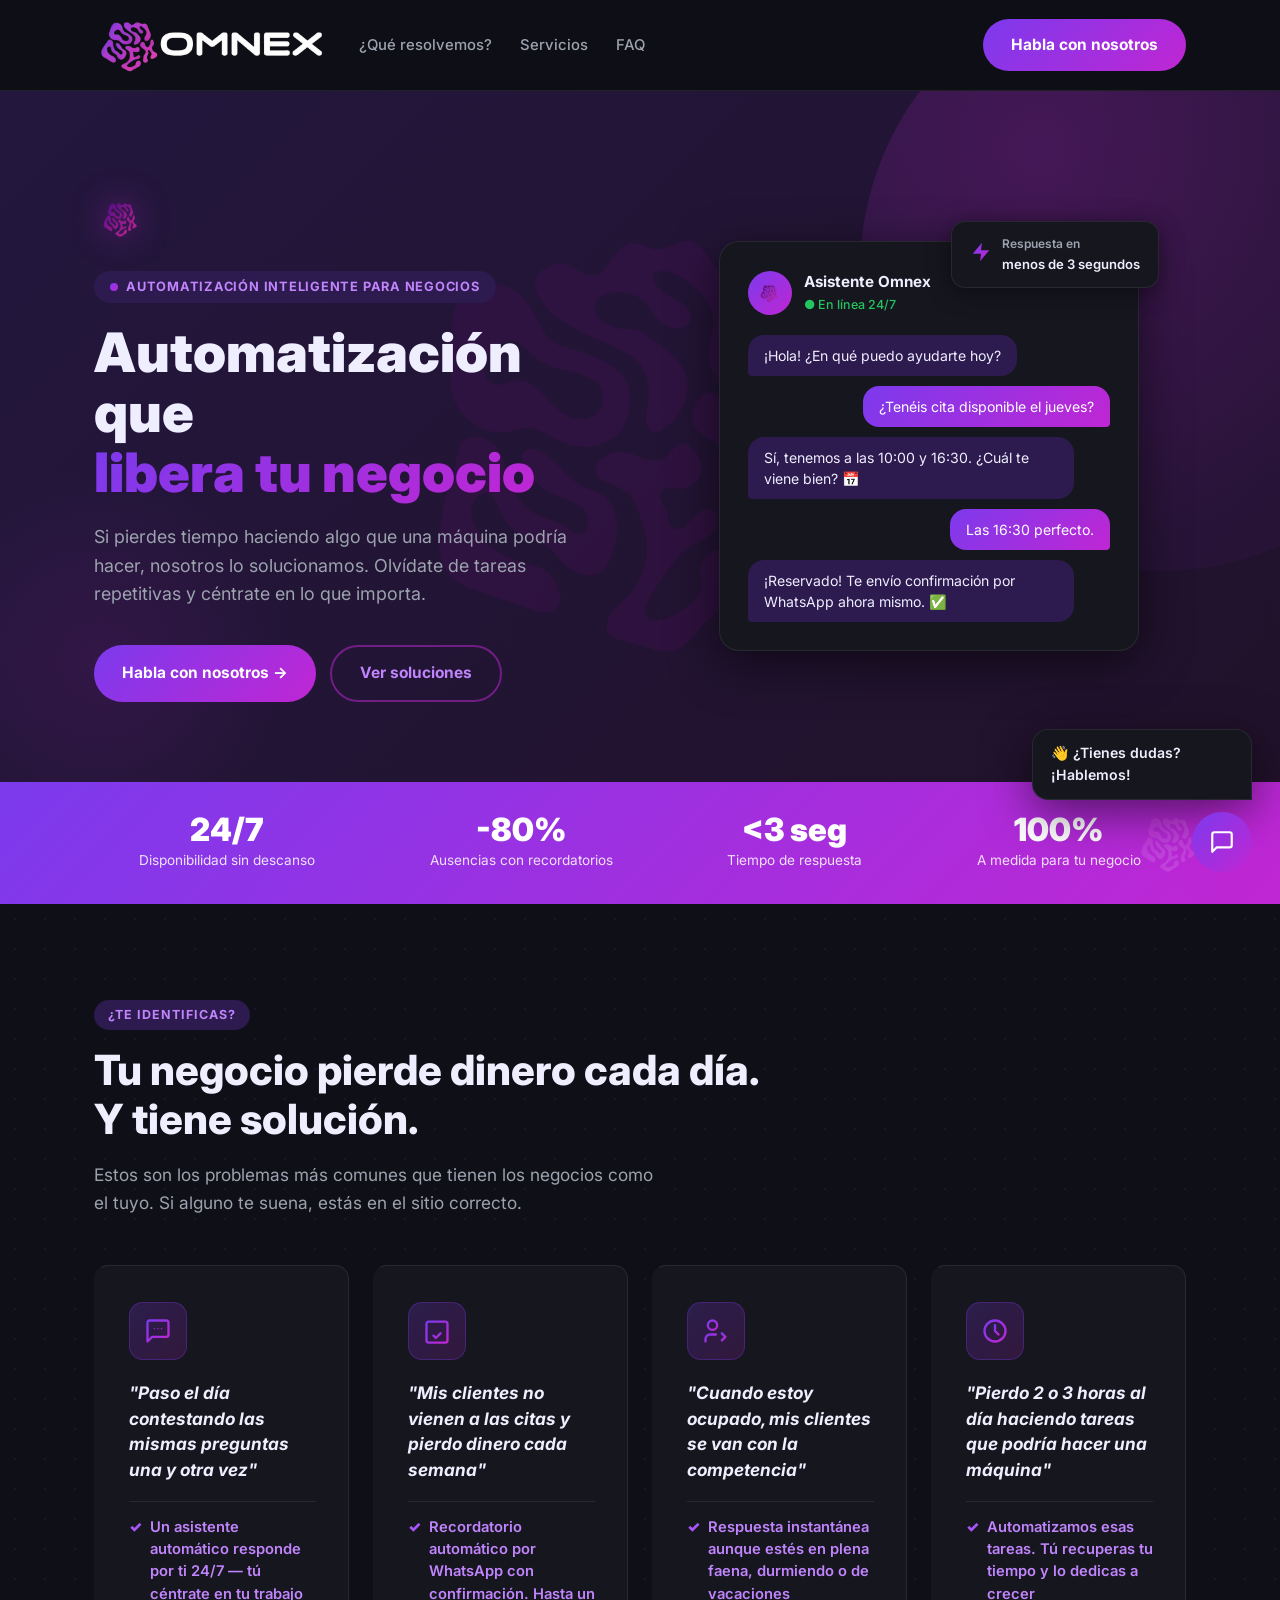
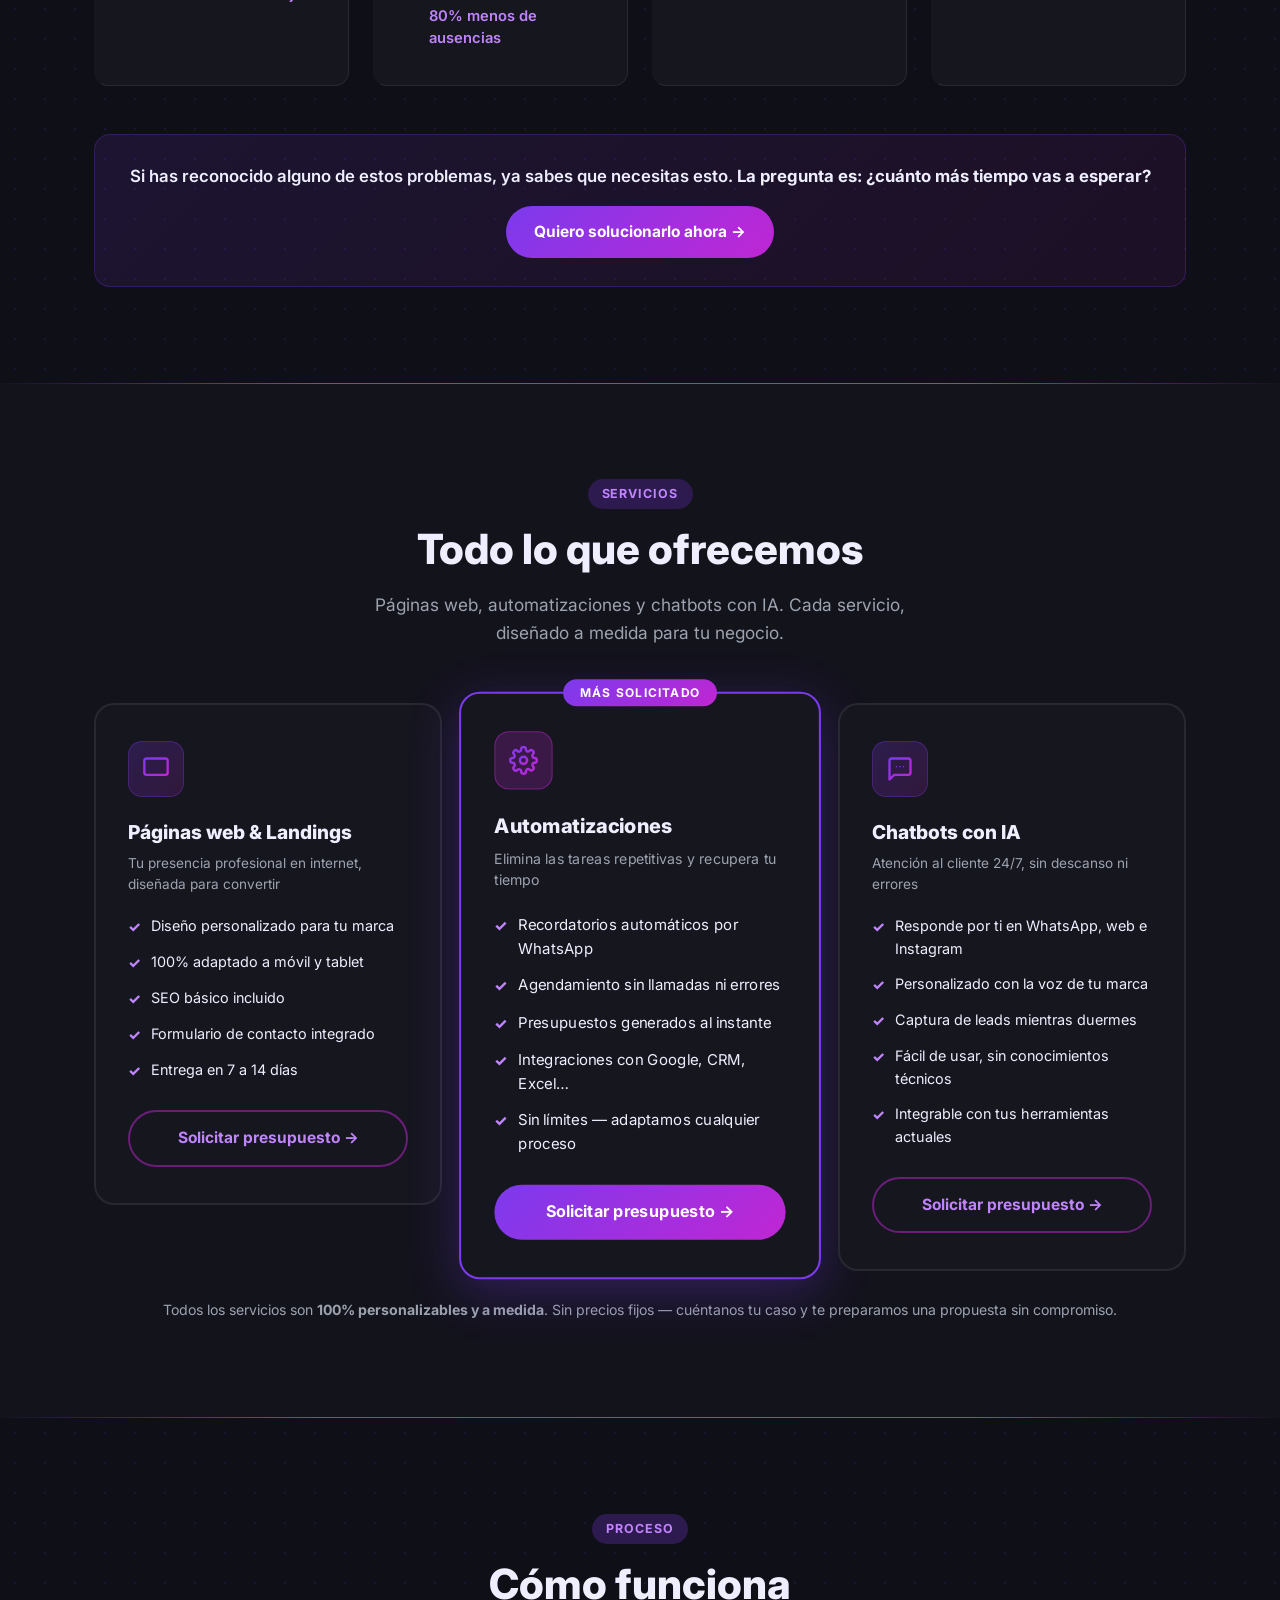
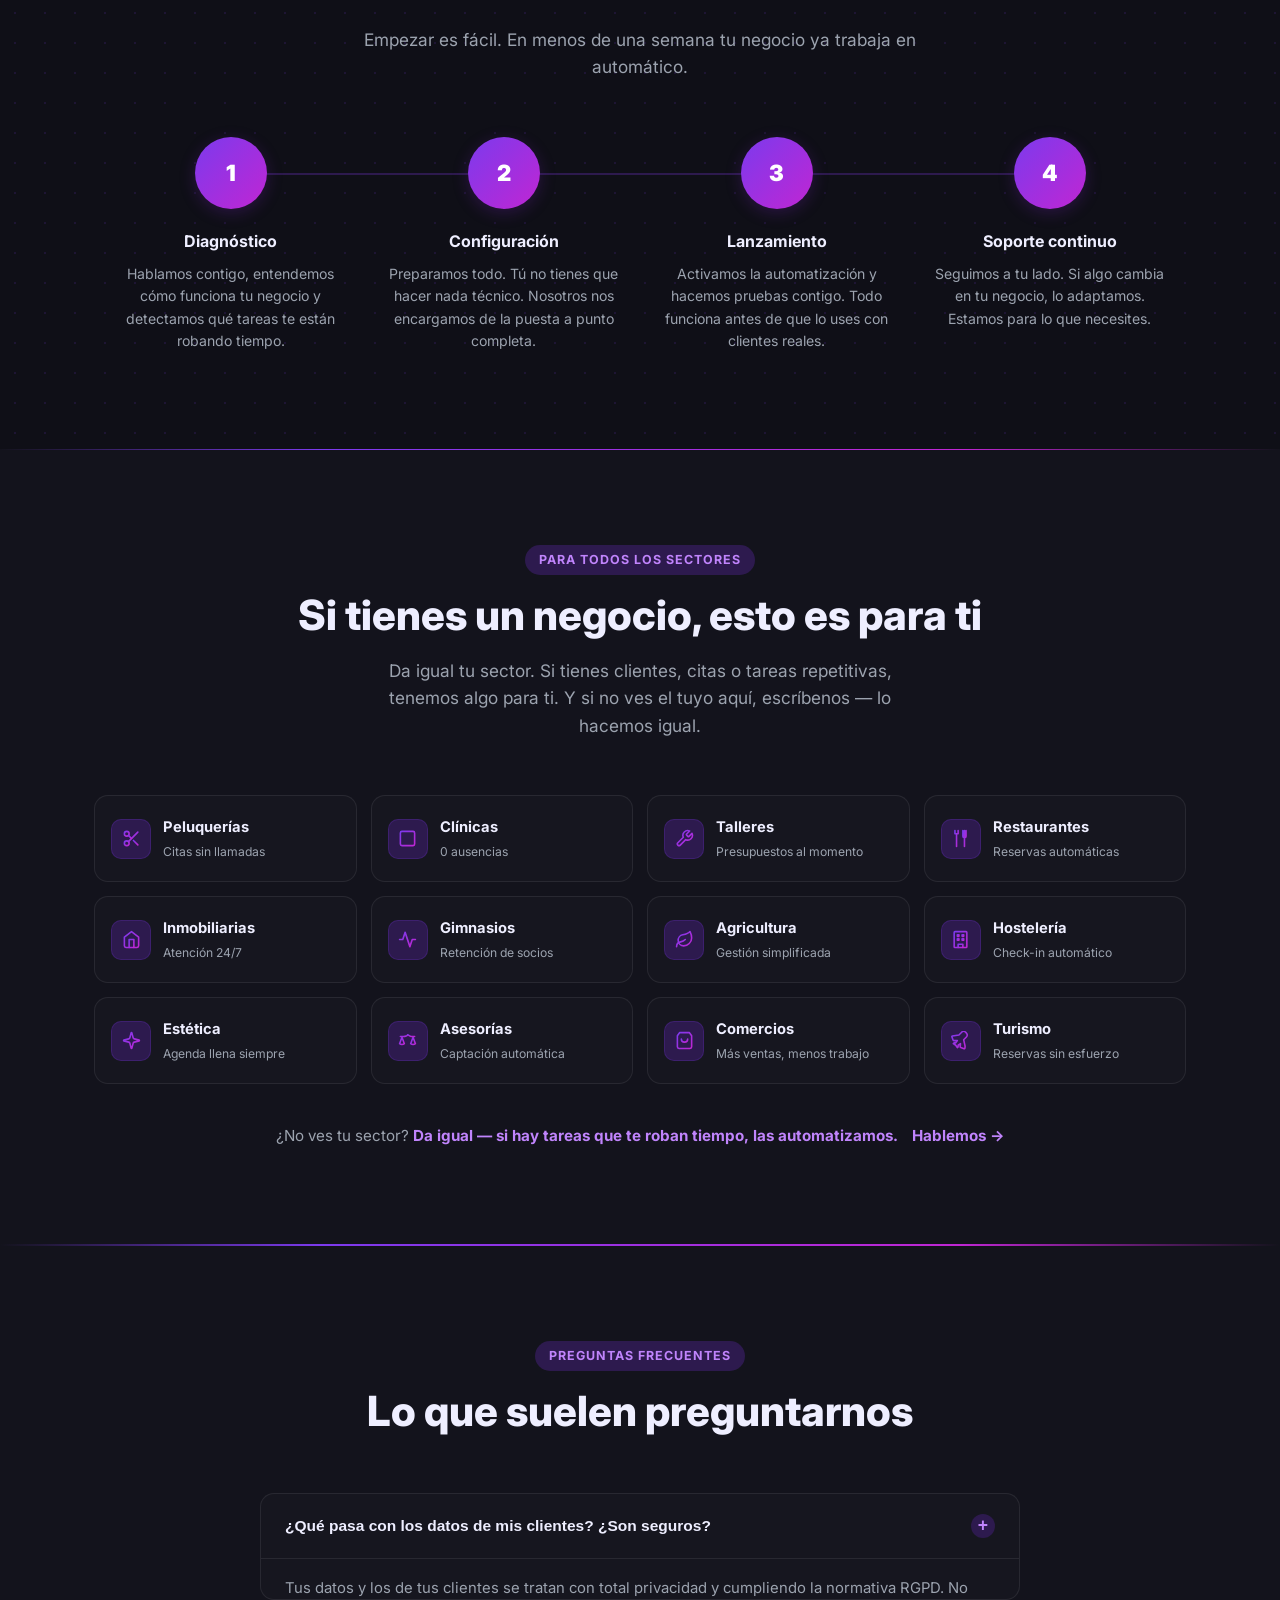
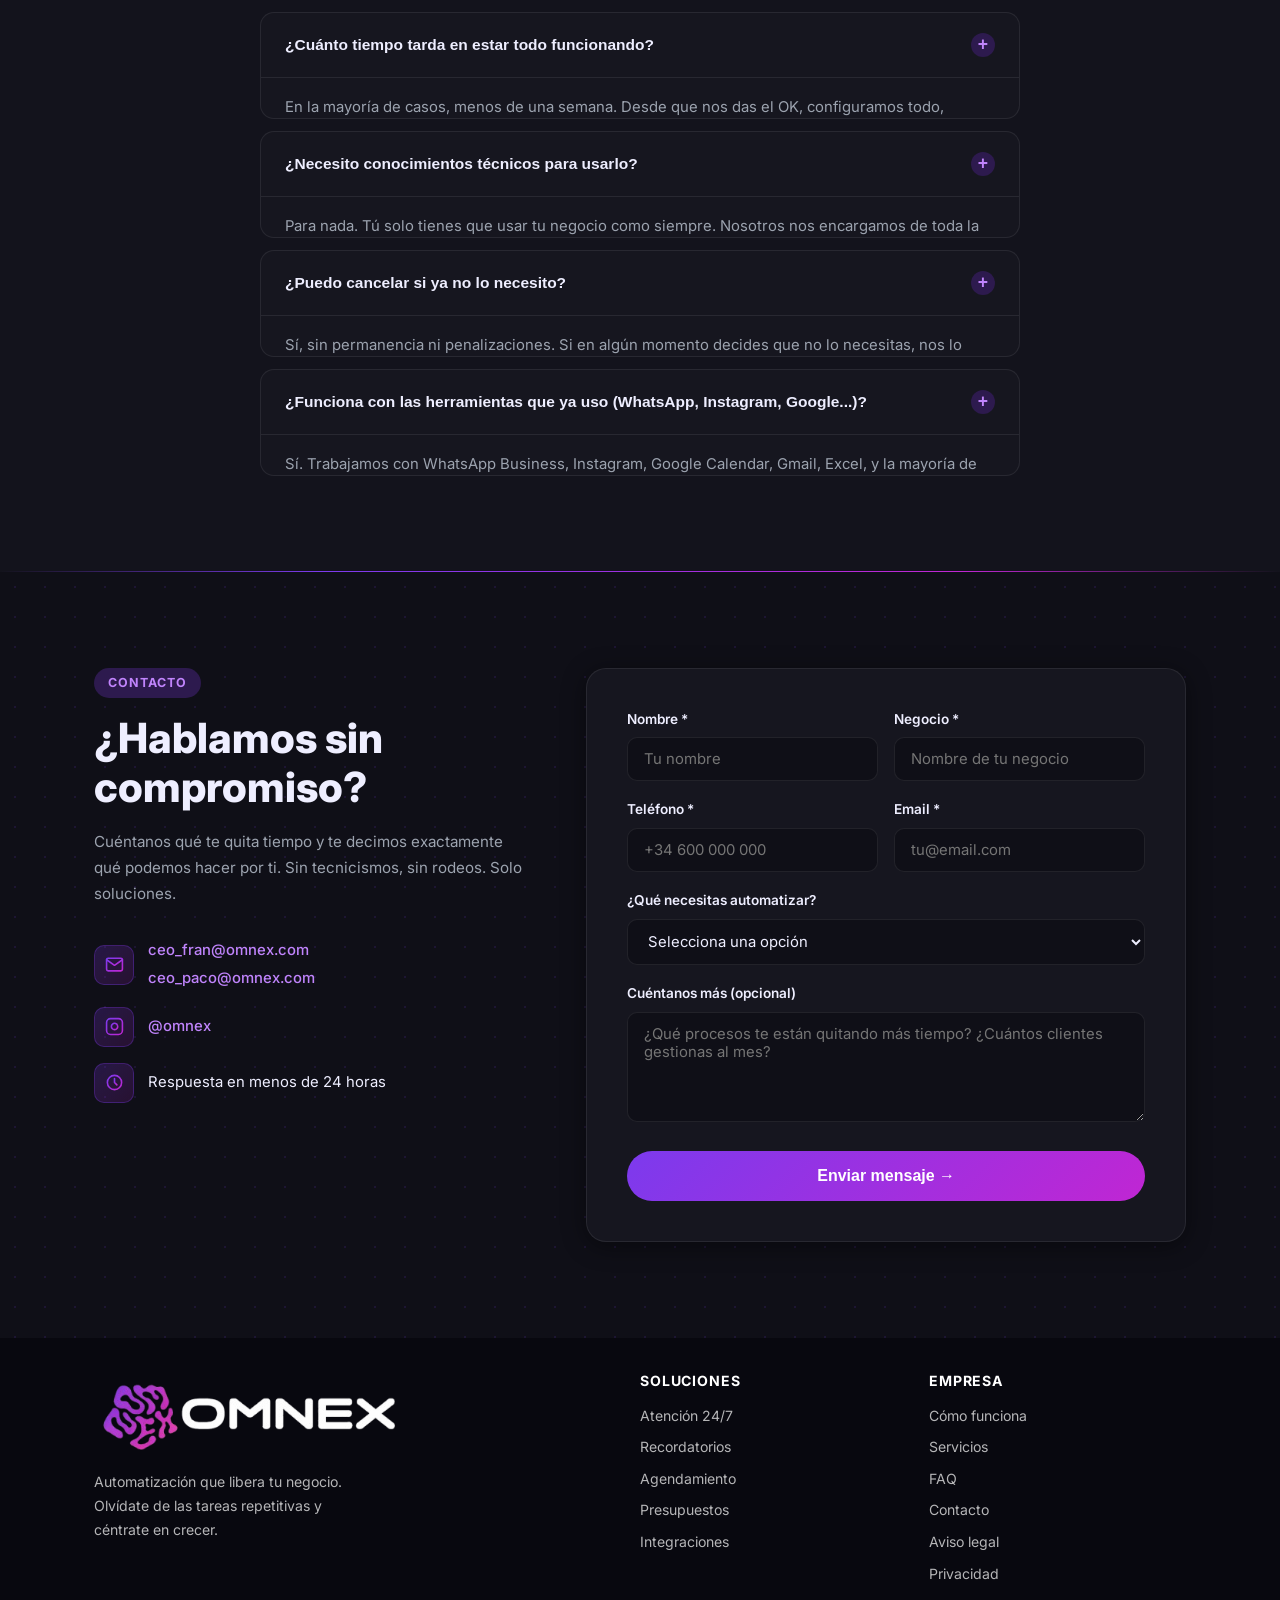
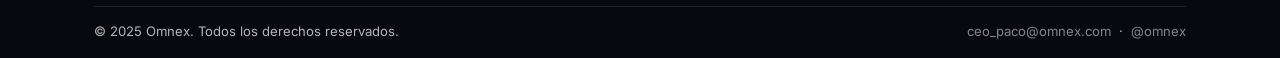
==== Omnex/index.html @ a889ecf1 "Add files via upload" ====
<!DOCTYPE html>
<html lang="es">
<head>
  <meta charset="UTF-8" />
  <meta name="viewport" content="width=device-width, initial-scale=1.0" />
  <meta name="description" content="Omnex — Automatización que libera tu negocio. Respuesta 24/7, recordatorios automáticos, agendamiento sin llamadas y mucho más." />
  <title>Omnex — Automatización que libera tu negocio</title>
  <link rel="preconnect" href="https://fonts.googleapis.com" />
  <link rel="preconnect" href="https://fonts.gstatic.com" crossorigin />
  <link href="https://fonts.googleapis.com/css2?family=Inter:wght@400;500;600;700;800;900&display=swap" rel="stylesheet" />
  <style>
    /* ─── RESET & BASE ─────────────────────────────────────────────────────── */
    *, *::before, *::after { box-sizing: border-box; margin: 0; padding: 0; }
    :root {
      --primary:   #6B21A8;
      --secondary: #C026D3;
      --grad:      linear-gradient(135deg, #7C3AED, #C026D3);
      --grad-soft: linear-gradient(135deg, rgba(124,58,237,.18), rgba(192,38,211,.10));
      --bg:        #0F0F17;
      --surface:   #16161F;
      --text:      #EEEEFF;
      --muted:     #9CA3AF;
      --light:     #2D1A4E;
      --border:    rgba(255,255,255,0.08);
      --radius:    14px;
      --shadow:    0 4px 24px rgba(0,0,0,.45);
      --shadow-lg: 0 12px 48px rgba(0,0,0,.55);
    }
    html { scroll-behavior: smooth; }
    body {
      font-family: 'Inter', sans-serif;
      background: var(--bg);
      color: var(--text);
      line-height: 1.6;
      overflow-x: hidden;
    }
    a { color: inherit; text-decoration: none; }
    img { display: block; max-width: 100%; }

    /* ─── UTILITIES ────────────────────────────────────────────────────────── */
    .container { max-width: 1140px; margin: 0 auto; padding: 0 24px; }
    .section { padding: 96px 0; }
    .section--alt { background: #13131C; }
    .badge {
      display: inline-block;
      background: var(--light);
      color: #C084FC;
      font-size: .78rem;
      font-weight: 700;
      letter-spacing: .08em;
      text-transform: uppercase;
      padding: 5px 14px;
      border-radius: 999px;
      margin-bottom: 16px;
    }
    .section-title {
      font-size: clamp(1.8rem, 4vw, 2.6rem);
      font-weight: 800;
      line-height: 1.2;
      margin-bottom: 16px;
    }
    .section-sub {
      font-size: 1.08rem;
      color: var(--muted);
      max-width: 560px;
    }
    .section-head { margin-bottom: 56px; }
    .section-head.center { text-align: center; }
    .section-head.center .section-sub { margin: 0 auto; }

    /* ─── FADE-IN ANIMATION ────────────────────────────────────────────────── */
    .fade-in { opacity: 0; transform: translateY(28px); transition: opacity .6s ease, transform .6s ease; }
    .fade-in.visible { opacity: 1; transform: none; }

    /* ─── BUTTONS ──────────────────────────────────────────────────────────── */
    .btn {
      display: inline-flex;
      align-items: center;
      gap: 8px;
      padding: 14px 28px;
      border-radius: 999px;
      font-weight: 700;
      font-size: .97rem;
      cursor: pointer;
      border: none;
      transition: transform .18s, box-shadow .18s, filter .18s;
    }
    .btn:hover { transform: translateY(-2px); box-shadow: var(--shadow-lg); }
    .btn-primary {
      background: var(--grad);
      color: #fff;
    }
    .btn-primary:hover { filter: brightness(1.08); }
    .btn-outline {
      background: transparent;
      color: #C084FC;
      border: 2px solid rgba(192,38,211,0.5);
    }
    .btn-outline:hover { background: var(--light); border-color: #C026D3; }
    .btn-white {
      background: #fff;
      color: var(--primary);
    }
    .btn-white:hover { background: var(--light); }

    /* ─── NAVBAR ───────────────────────────────────────────────────────────── */
    .navbar {
      position: sticky;
      top: 0;
      z-index: 100;
      background: rgba(15,15,23,.95);
      backdrop-filter: blur(12px);
      border-bottom: 1px solid var(--border);
      transition: box-shadow .2s;
    }
    .navbar.scrolled { box-shadow: var(--shadow); }
    .navbar__inner {
      display: flex;
      align-items: center;
      justify-content: space-between;
      height: 90px;
      gap: 24px;
    }
    /* ── Logo placeholder — reemplaza este bloque con <img src="logo.png" alt="Omnex"> ── */
    .logo {
      display: flex;
      align-items: center;
      gap: 10px;
      font-weight: 800;
      font-size: 1.22rem;
      letter-spacing: -.01em;
    }
    .logo__icon {
      width: 38px;
      height: 38px;
      border-radius: 50%;
      background: var(--grad);
      display: flex;
      align-items: center;
      justify-content: center;
      color: #fff;
      font-size: .72rem;
      font-weight: 800;
      letter-spacing: .04em;
      flex-shrink: 0;
    }
    .logo__text { background: var(--grad); -webkit-background-clip: text; -webkit-text-fill-color: transparent; background-clip: text; }
    /* ── Fin logo placeholder ── */
    .nav__links {
      display: flex;
      gap: 28px;
      list-style: none;
    }
    .nav__links a {
      font-size: .93rem;
      font-weight: 500;
      color: var(--muted);
      transition: color .15s;
    }
    .nav__links a:hover { color: var(--primary); }
    .nav__cta { margin-left: auto; }
    .nav__toggle { display: none; background: none; border: none; cursor: pointer; padding: 6px; }
    .nav__toggle span {
      display: block;
      width: 24px;
      height: 2px;
      background: var(--text);
      margin: 5px 0;
      border-radius: 2px;
      transition: .25s;
    }
    @media (max-width: 768px) {
      .nav__links, .nav__cta { display: none; }
      .nav__toggle { display: block; }
      .navbar.open .nav__links {
        display: flex;
        flex-direction: column;
        position: absolute;
        top: 90px; left: 0; right: 0;
        background: var(--surface);
        border-bottom: 1px solid var(--border);
        padding: 20px 24px;
        gap: 18px;
      }
      .navbar.open .nav__cta { display: block; padding: 0 24px 20px; }
    }

    /* ─── HERO ─────────────────────────────────────────────────────────────── */
    .hero {
      position: relative;
      padding: 100px 0 80px;
      overflow: hidden;
    }
    .hero__logo-bg {
      position: absolute;
      top: 50%; left: 50%;
      transform: translate(-50%, -50%) rotate(-15deg);
      width: 680px; height: 680px;
      object-fit: contain;
      opacity: 0.055;
      z-index: 0;
      pointer-events: none;
      filter: saturate(3) brightness(2);
      user-select: none;
    }
    .hero::before {
      content: '';
      position: absolute;
      inset: 0;
      background: var(--grad-soft);
      z-index: 0;
    }
    .hero__blob {
      position: absolute;
      top: -120px; right: -180px;
      width: 600px; height: 600px;
      border-radius: 50%;
      background: radial-gradient(circle at 30% 30%, rgba(192,38,211,.22), rgba(107,33,168,.08) 70%);
      z-index: 0;
      pointer-events: none;
    }
    .hero__blob2 {
      position: absolute;
      bottom: -80px; left: -100px;
      width: 400px; height: 400px;
      border-radius: 50%;
      background: radial-gradient(circle, rgba(192,38,211,.10), transparent 70%);
      z-index: 0;
    }
    .hero__inner {
      position: relative;
      z-index: 1;
      display: grid;
      grid-template-columns: 1fr 1fr;
      gap: 64px;
      align-items: center;
    }
    .hero__eyebrow {
      display: inline-flex;
      align-items: center;
      gap: 8px;
      background: var(--light);
      color: #C084FC;
      font-size: .8rem;
      font-weight: 700;
      letter-spacing: .06em;
      text-transform: uppercase;
      padding: 6px 16px;
      border-radius: 999px;
      margin-bottom: 20px;
    }
    .hero__eyebrow span { width: 8px; height: 8px; background: var(--grad); border-radius: 50%; animation: pulse 1.6s ease-in-out infinite; }
    @keyframes pulse { 0%,100% { transform: scale(1); opacity: 1; } 50% { transform: scale(1.4); opacity: .6; } }
    .hero__title {
      font-size: clamp(2rem, 5vw, 3.4rem);
      font-weight: 900;
      line-height: 1.1;
      margin-bottom: 20px;
    }
    .hero__title .grad { background: var(--grad); -webkit-background-clip: text; -webkit-text-fill-color: transparent; background-clip: text; }
    .hero__sub {
      font-size: 1.12rem;
      color: var(--muted);
      margin-bottom: 36px;
      max-width: 480px;
    }
    .hero__actions { display: flex; gap: 14px; flex-wrap: wrap; }
    .hero__visual {
      display: flex;
      align-items: center;
      justify-content: center;
    }
    .hero__card-wrap {
      position: relative;
      width: 100%;
      max-width: 420px;
    }
    .hero__card {
      background: var(--surface);
      border-radius: 20px;
      padding: 28px;
      box-shadow: var(--shadow-lg);
      border: 1px solid var(--border);
    }
    .hero__card-header {
      display: flex;
      align-items: center;
      gap: 12px;
      margin-bottom: 20px;
    }
    .hero__avatar {
      width: 44px; height: 44px;
      border-radius: 50%;
      background: var(--grad);
      display: flex; align-items: center; justify-content: center;
      font-size: 1.2rem;
      flex-shrink: 0;
    }
    .hero__chat-name { font-weight: 700; font-size: .95rem; }
    .hero__chat-status { font-size: .78rem; color: #22c55e; font-weight: 500; }
    .hero__messages { display: flex; flex-direction: column; gap: 10px; }
    .msg {
      padding: 10px 16px;
      border-radius: 16px;
      font-size: .88rem;
      line-height: 1.5;
      max-width: 90%;
    }
    .msg--bot { background: var(--light); color: var(--text); align-self: flex-start; border-bottom-left-radius: 4px; }
    .msg--user { background: var(--grad); color: #fff; align-self: flex-end; border-bottom-right-radius: 4px; }
    .hero__floating {
      position: absolute;
      top: -20px; right: -20px;
      background: var(--surface);
      border-radius: 14px;
      padding: 12px 18px;
      box-shadow: var(--shadow);
      border: 1px solid var(--border);
      display: flex; align-items: center; gap: 10px;
      font-size: .82rem;
      font-weight: 600;
    }
    .hero__floating .icon { font-size: 1.4rem; }
    @media (max-width: 768px) {
      .hero { padding: 60px 0 48px; }
      .hero__inner { grid-template-columns: 1fr; gap: 40px; }
      .hero__visual { display: none; }
    }

    /* ─── STATS BAR ─────────────────────────────────────────────────────────── */
    .stats {
      background: var(--grad);
      padding: 32px 0;
    }
    .stats__inner {
      display: flex;
      justify-content: space-around;
      flex-wrap: wrap;
      gap: 24px;
    }
    .stat { text-align: center; color: #fff; }
    .stat__number { font-size: 2rem; font-weight: 900; line-height: 1; }
    .stat__label { font-size: .85rem; opacity: .85; margin-top: 4px; }

    /* ─── PROBLEMS ──────────────────────────────────────────────────────────── */
    .problems__grid {
      display: grid;
      grid-template-columns: repeat(auto-fit, minmax(240px, 1fr));
      gap: 24px;
    }
    .problem-card {
      background: var(--surface);
      border: 1px solid var(--border);
      border-radius: var(--radius);
      padding: 32px 28px;
      transition: box-shadow .2s, transform .2s, border-color .2s;
    }
    .problem-card:hover {
      box-shadow: var(--shadow-lg);
      transform: translateY(-4px);
      border-color: var(--primary);
    }
    .problem-card__emoji { font-size: 2.2rem; margin-bottom: 16px; }
    .problem-card__quote {
      font-size: 1rem;
      font-weight: 600;
      color: var(--text);
      line-height: 1.5;
      margin-bottom: 12px;
    }
    .problem-card__sol {
      font-size: .88rem;
      color: var(--primary);
      font-weight: 500;
    }

    /* ─── SOLUTIONS ─────────────────────────────────────────────────────────── */
    .solutions__grid {
      display: flex;
      flex-wrap: wrap;
      gap: 24px;
      justify-content: center;
    }
    .sol-card {
      background: var(--surface);
      border: 1px solid var(--border);
      border-radius: var(--radius);
      padding: 32px 28px;
      transition: box-shadow .2s, transform .2s;
      position: relative;
      overflow: hidden;
      flex: 0 0 calc((100% - 48px) / 3);
    }
    .sol-card::after {
      content: '';
      position: absolute;
      top: 0; left: 0;
      height: 4px;
      width: 0;
      background: var(--grad);
      transition: width .35s ease;
      border-radius: 4px 4px 0 0;
    }
    .sol-card:hover::after { width: 100%; }
    .sol-card:hover { box-shadow: var(--shadow-lg); transform: translateY(-4px); }
    .sol-card__icon {
      width: 52px; height: 52px;
      background: linear-gradient(135deg, rgba(124,58,237,.22), rgba(192,38,211,.14));
      border: 1px solid rgba(124,58,237,.3);
      border-radius: 12px;
      display: flex; align-items: center; justify-content: center;
      font-size: 1.6rem;
      margin-bottom: 18px;
      flex-shrink: 0;
    }
    .sol-card__title { font-size: 1.05rem; font-weight: 700; margin-bottom: 10px; }
    .sol-card__text { font-size: .9rem; color: var(--muted); line-height: 1.6; }
    @media (max-width: 900px) { .sol-card:not(.sol-card--featured) { flex: 0 0 calc(50% - 12px); } }
    @media (max-width: 560px) { .sol-card:not(.sol-card--featured) { flex: 0 0 100%; } }

    /* ─── HOW IT WORKS ──────────────────────────────────────────────────────── */
    .how__steps {
      display: grid;
      grid-template-columns: repeat(4, 1fr);
      gap: 0;
      position: relative;
    }
    .how__steps::before {
      content: '';
      position: absolute;
      top: 36px; left: 12.5%; right: 12.5%;
      height: 2px;
      background: var(--light);
      z-index: 0;
    }
    .how__step {
      display: flex;
      flex-direction: column;
      align-items: center;
      text-align: center;
      padding: 0 16px;
      position: relative;
      z-index: 1;
    }
    .how__step-num {
      width: 72px; height: 72px;
      border-radius: 50%;
      background: var(--grad);
      color: #fff;
      font-size: 1.4rem;
      font-weight: 900;
      display: flex; align-items: center; justify-content: center;
      margin-bottom: 20px;
      box-shadow: 0 4px 16px rgba(107,33,168,.3);
    }
    .how__step-title { font-weight: 700; font-size: 1rem; margin-bottom: 8px; }
    .how__step-text { font-size: .88rem; color: var(--muted); line-height: 1.6; }
    @media (max-width: 768px) {
      .how__steps { grid-template-columns: 1fr; gap: 32px; }
      .how__steps::before { display: none; }
    }

    /* ─── INDUSTRIES ────────────────────────────────────────────────────────── */
    .industries__grid {
      display: grid;
      grid-template-columns: repeat(auto-fit, minmax(130px, 1fr));
      gap: 16px;
    }
    .industry-card {
      background: var(--surface);
      border: 1px solid var(--border);
      border-radius: var(--radius);
      padding: 24px 16px;
      text-align: center;
      transition: box-shadow .2s, transform .2s, border-color .2s;
      cursor: default;
    }
    .industry-card:hover {
      box-shadow: var(--shadow);
      transform: translateY(-3px);
      border-color: var(--secondary);
    }
    .industry-card__icon { font-size: 2rem; margin-bottom: 10px; }
    .industry-card__name { font-size: .85rem; font-weight: 600; color: var(--text); }

    /* ─── PRICING ───────────────────────────────────────────────────────────── */
    .pricing__grid {
      display: grid;
      grid-template-columns: repeat(3, 1fr);
      gap: 24px;
      align-items: start;
    }
    .plan {
      background: var(--surface);
      border: 2px solid var(--border);
      border-radius: 20px;
      padding: 36px 32px;
      position: relative;
      transition: box-shadow .2s, transform .2s;
    }
    .plan:hover { box-shadow: var(--shadow-lg); transform: translateY(-4px); }
    .plan--featured {
      border-color: #7C3AED;
      box-shadow: 0 12px 48px rgba(124,58,237,.3);
      transform: scale(1.04);
    }
    .plan--featured:hover { transform: scale(1.04) translateY(-4px); }
    .plan__badge {
      position: absolute;
      top: -14px; left: 50%; transform: translateX(-50%);
      background: var(--grad);
      color: #fff;
      font-size: .72rem;
      font-weight: 700;
      letter-spacing: .08em;
      text-transform: uppercase;
      padding: 4px 16px;
      border-radius: 999px;
    }
    .plan__icon {
      width: 56px; height: 56px;
      border-radius: 14px;
      background: linear-gradient(135deg, rgba(124,58,237,.22), rgba(192,38,211,.16));
      border: 1px solid rgba(124,58,237,.3);
      display: flex; align-items: center; justify-content: center;
      margin-bottom: 20px;
    }
    .plan__icon svg { width: 28px; height: 28px; }
    .plan--featured .plan__icon { background: rgba(192,38,211,.22); border-color: rgba(192,38,211,.45); }
    .plan__name { font-size: 1.2rem; font-weight: 800; margin-bottom: 6px; }
    .plan__ideal { font-size: .85rem; color: var(--muted); margin-bottom: 20px; line-height: 1.5; }
    .plan__features { list-style: none; display: flex; flex-direction: column; gap: 12px; margin-bottom: 28px; }
    .plan__features li { display: flex; align-items: flex-start; gap: 10px; font-size: .9rem; }
    .plan__features li::before {
      content: '✓';
      font-weight: 800;
      color: #C084FC;
      flex-shrink: 0;
      margin-top: 1px;
    }
    .pricing__note {
      text-align: center;
      margin-top: 28px;
      font-size: .88rem;
      color: var(--muted);
    }
    @media (max-width: 900px) {
      .pricing__grid { grid-template-columns: 1fr; max-width: 400px; margin: 0 auto; }
      .plan--featured { transform: none; }
      .plan--featured:hover { transform: translateY(-4px); }
    }

    /* ─── FAQ ───────────────────────────────────────────────────────────────── */
    .faq__list { display: flex; flex-direction: column; gap: 12px; max-width: 760px; margin: 0 auto; }
    .faq__item {
      background: var(--surface);
      border: 1px solid var(--border);
      border-radius: var(--radius);
      overflow: hidden;
    }
    .faq__q {
      width: 100%;
      display: flex;
      justify-content: space-between;
      align-items: center;
      gap: 16px;
      padding: 20px 24px;
      background: none;
      border: none;
      cursor: pointer;
      text-align: left;
      font-size: .97rem;
      font-weight: 600;
      color: var(--text);
      transition: background .15s;
    }
    .faq__q:hover { background: var(--light); }
    .faq__icon {
      width: 24px; height: 24px;
      border-radius: 50%;
      background: var(--light);
      display: flex; align-items: center; justify-content: center;
      color: #C084FC;
      font-size: 1.1rem;
      flex-shrink: 0;
      transition: transform .25s, background .15s;
    }
    .faq__item.open .faq__icon { transform: rotate(45deg); background: var(--grad); color: #fff; }
    .faq__a {
      display: grid;
      grid-template-rows: 0fr;
      transition: grid-template-rows .45s cubic-bezier(.4,0,.2,1);
    }
    .faq__item.open .faq__a {
      grid-template-rows: 1fr;
    }
    .faq__item.open {
      border-color: rgba(124,58,237,.4);
      box-shadow: 0 4px 20px rgba(124,58,237,.12);
    }
    .faq__a-inner {
      overflow: hidden;
      font-size: .93rem;
      color: var(--muted);
      line-height: 1.8;
      padding: 16px 24px 24px;
      border-top: 1px solid var(--border);
    }

    /* ─── CONTACT ───────────────────────────────────────────────────────────── */
    .contact__inner {
      display: grid;
      grid-template-columns: 1fr 1.4fr;
      gap: 64px;
      align-items: start;
    }
    .contact__info-title { font-size: clamp(1.8rem, 4vw, 2.6rem); font-weight: 800; margin-bottom: 16px; line-height: 1.2; }
    .contact__info-text { font-size: .95rem; color: var(--muted); line-height: 1.7; margin-bottom: 32px; }
    .contact__detail {
      display: flex;
      align-items: center;
      gap: 14px;
      margin-bottom: 16px;
      font-size: .93rem;
    }
    .contact__detail-icon {
      width: 40px; height: 40px;
      border-radius: 10px;
      background: linear-gradient(135deg, rgba(124,58,237,.22), rgba(192,38,211,.14));
      border: 1px solid rgba(124,58,237,.3);
      display: flex; align-items: center; justify-content: center;
      font-size: 1.1rem;
      flex-shrink: 0;
    }
    .contact__detail a { color: #C084FC; font-weight: 500; }
    .contact__form {
      background: var(--surface);
      border: 1px solid var(--border);
      border-radius: 20px;
      padding: 40px;
      box-shadow: var(--shadow);
    }
    .form__row { display: grid; grid-template-columns: 1fr 1fr; gap: 16px; }
    .form__group { margin-bottom: 18px; }
    .form__group label {
      display: block;
      font-size: .85rem;
      font-weight: 600;
      margin-bottom: 7px;
      color: var(--text);
    }
    .form__group input,
    .form__group select,
    .form__group textarea {
      width: 100%;
      padding: 12px 16px;
      border: 1.5px solid var(--border);
      border-radius: 10px;
      font-size: .93rem;
      font-family: inherit;
      color: var(--text);
      background: var(--bg);
      transition: border-color .18s, box-shadow .18s;
      outline: none;
    }
    .form__group input:focus,
    .form__group select:focus,
    .form__group textarea:focus {
      border-color: var(--primary);
      box-shadow: 0 0 0 3px rgba(107,33,168,.12);
    }
    .form__group textarea { resize: vertical; min-height: 110px; }
    .form__submit { width: 100%; justify-content: center; font-size: 1rem; padding: 16px; margin-top: 4px; }
    .form__success {
      display: none;
      text-align: center;
      padding: 24px;
      background: rgba(34,197,94,.12);
      border: 1px solid rgba(34,197,94,.35);
      border-radius: 12px;
      color: #4ade80;
      font-weight: 600;
      margin-top: 16px;
    }
    @media (max-width: 768px) {
      .contact__inner { grid-template-columns: 1fr; gap: 40px; }
      .form__row { grid-template-columns: 1fr; }
      .contact__form { padding: 28px 20px; }
    }

    /* ─── FOOTER ────────────────────────────────────────────────────────────── */
    .footer {
      background: #08080F;
      color: rgba(255,255,255,.7);
      padding: 32px 0 16px;
    }
    .footer__inner {
      display: grid;
      grid-template-columns: 2fr 1fr 1fr;
      gap: 32px;
      margin-bottom: 20px;
    }
    .footer__logo { display: flex; align-items: center; gap: 10px; margin-bottom: 10px; }
    .footer__logo-icon {
      width: 36px; height: 36px;
      border-radius: 50%;
      background: var(--grad);
      display: flex; align-items: center; justify-content: center;
      font-size: .68rem;
      font-weight: 800;
      color: #fff;
    }
    .footer__logo-text { font-size: 1.1rem; font-weight: 800; color: #fff; }
    .footer__desc { font-size: .88rem; line-height: 1.7; max-width: 280px; }
    .footer__col-title { font-size: .88rem; font-weight: 700; color: #fff; margin-bottom: 10px; text-transform: uppercase; letter-spacing: .06em; }
    .footer__links { list-style: none; display: flex; flex-direction: column; gap: 6px; }
    .footer__links a { font-size: .88rem; transition: color .15s; }
    .footer__links a:hover { color: #fff; }
    .footer__bottom {
      border-top: 1px solid rgba(255,255,255,.1);
      padding-top: 14px;
      display: flex;
      justify-content: space-between;
      align-items: center;
      flex-wrap: wrap;
      gap: 12px;
      font-size: .82rem;
    }
    .footer__bottom a { color: rgba(255,255,255,.5); transition: color .15s; }
    .footer__bottom a:hover { color: #fff; }
    @media (max-width: 768px) { .footer__inner { grid-template-columns: 1fr; gap: 32px; } }

    /* ─── FLOATING CHAT ─────────────────────────────────────────────────────── */
    .float-chat {
      position: fixed;
      bottom: 28px; right: 28px;
      z-index: 200;
      display: flex;
      flex-direction: column;
      align-items: flex-end;
      gap: 12px;
    }
    .float-chat__bubble {
      background: var(--surface);
      border: 1px solid var(--border);
      border-radius: 16px 16px 0 16px;
      padding: 12px 18px;
      font-size: .88rem;
      font-weight: 600;
      box-shadow: var(--shadow-lg);
      max-width: 220px;
      animation: bubblePop .4s cubic-bezier(.34,1.56,.64,1);
    }
    @keyframes bubblePop { from { opacity: 0; transform: scale(.7) translateY(10px); } to { opacity: 1; transform: none; } }
    .float-chat__btn {
      width: 60px; height: 60px;
      border-radius: 50%;
      background: var(--grad);
      border: none;
      cursor: pointer;
      display: flex; align-items: center; justify-content: center;
      font-size: 1.5rem;
      box-shadow: 0 6px 24px rgba(192,38,211,.4);
      transition: transform .2s, box-shadow .2s;
    }
    .float-chat__btn:hover { transform: scale(1.1); box-shadow: 0 8px 32px rgba(192,38,211,.55); }
    .float-chat__bubble.hidden { display: none; }

    /* ─── PROBLEMS SECTION ENHANCED ─────────────────────────────────────────── */
    #problemas { background-image: radial-gradient(rgba(124,58,237,.13) 1px, transparent 1px); background-size: 30px 30px; }
    #problemas .section-head { margin-bottom: 48px; }
    .problem-card {
      padding: 36px 32px;
      border-left: 3px solid transparent;
      transition: box-shadow .2s, transform .2s, border-color .2s;
    }
    .problem-card:hover { border-left-color: #C026D3; }
    .problem-card__emoji {
      width: 58px; height: 58px;
      border-radius: 14px;
      background: linear-gradient(135deg, rgba(124,58,237,.22), rgba(192,38,211,.16));
      border: 1px solid rgba(124,58,237,.3);
      display: flex; align-items: center; justify-content: center;
      font-size: 2rem;
      margin-bottom: 20px;
      flex-shrink: 0;
    }
    .problem-card__quote {
      font-size: 1.08rem;
      font-weight: 700;
      color: var(--text);
      line-height: 1.5;
      margin-bottom: 18px;
      font-style: italic;
    }
    .problem-card__sol {
      display: flex;
      align-items: flex-start;
      gap: 8px;
      font-size: .92rem;
      color: #C084FC;
      font-weight: 600;
      line-height: 1.5;
      padding-top: 14px;
      border-top: 1px solid var(--border);
    }
    .problem-card__sol::before { content: '✓'; flex-shrink: 0; color: #a855f7; font-weight: 900; }
    .problems__cta {
      margin-top: 48px;
      text-align: center;
      padding: 28px 32px;
      background: linear-gradient(135deg, rgba(124,58,237,.12), rgba(192,38,211,.08));
      border: 1px solid rgba(124,58,237,.25);
      border-radius: 16px;
    }
    .problems__cta p { font-size: 1.05rem; font-weight: 600; color: var(--text); margin-bottom: 16px; }

    /* ─── SOL-CARD FEATURED (Automatizaciones) ────────────────────────────── */
    .sol-card--featured {
      flex: 0 0 100%;
      display: grid;
      grid-template-columns: auto 1fr auto;
      align-items: center;
      gap: 28px;
      background: linear-gradient(135deg, rgba(124,58,237,.18), rgba(192,38,211,.12));
      border: 1px solid rgba(192,38,211,.4);
      padding: 36px 40px;
    }
    .sol-card--featured .sol-card__icon {
      width: 64px; height: 64px;
      font-size: 2rem;
      background: rgba(192,38,211,.2);
      flex-shrink: 0;
    }
    .sol-card--featured .sol-card__title { font-size: 1.2rem; margin-bottom: 6px; }
    .sol-card--featured .sol-card__text { font-size: .95rem; }
    .sol-card--featured .sol-card__cta { flex-shrink: 0; }
    @media (max-width: 768px) {
      .sol-card--featured { grid-template-columns: 1fr; }
      .sol-card--featured .sol-card__cta { width: 100%; }
      .sol-card--featured .sol-card__cta .btn { width: 100%; justify-content: center; }
    }

    /* ─── INDUSTRIES REDESIGNED ───────────────────────────────────────────── */
    .industries__grid {
      display: grid;
      grid-template-columns: repeat(4, 1fr);
      gap: 14px;
    }
    @media (max-width: 900px) { .industries__grid { grid-template-columns: repeat(3, 1fr); } }
    @media (max-width: 560px) { .industries__grid { grid-template-columns: repeat(2, 1fr); } }
    .industry-card {
      padding: 20px 16px;
      text-align: left;
      display: flex;
      align-items: center;
      gap: 12px;
    }
    .industry-card__icon {
      font-size: 1.25rem;
      flex-shrink: 0;
      margin-bottom: 0;
      width: 40px; height: 40px;
      background: var(--light);
      border-radius: 10px;
      display: flex; align-items: center; justify-content: center;
      border: 1px solid rgba(124,58,237,.2);
    }
    .industry-card__name { font-size: .92rem; font-weight: 700; color: var(--text); }
    .industry-card__tag { font-size: .76rem; color: var(--muted); margin-top: 2px; }
    .industries__footer {
      margin-top: 40px;
      text-align: center;
      font-size: .95rem;
      color: var(--muted);
    }
    .industries__footer strong { color: #C084FC; }

    /* ─── SECTION SEPARATORS & PATTERNS ─────────────────────────────────────── */

    /* Línea degradada morado→magenta encima de cada sección alternada */
    .section--alt {
      position: relative;
    }
    .section--alt::before {
      content: '';
      position: absolute;
      top: 0; left: 0; right: 0;
      height: 1px;
      background: linear-gradient(90deg, transparent 0%, #7C3AED 25%, #C026D3 75%, transparent 100%);
    }
    .section--alt::after {
      content: '';
      position: absolute;
      bottom: 0; left: 0; right: 0;
      height: 1px;
      background: linear-gradient(90deg, transparent 0%, #7C3AED 25%, #C026D3 75%, transparent 100%);
    }

    /* Patrón de puntos en secciones normales */
    .section:not(.section--alt) {
      background-image: radial-gradient(rgba(124,58,237,.13) 1px, transparent 1px);
      background-size: 30px 30px;
    }

    /* Blob de color decorativo por sección (posición varía) */
    .section-blob {
      position: absolute;
      border-radius: 50%;
      pointer-events: none;
      z-index: 0;
      filter: blur(80px);
    }
    .section { position: relative; }
    .section > .container { position: relative; z-index: 1; }
    .section--alt > .container { position: relative; z-index: 1; }

    /* Logo marca en hero: sección con logo pequeño encima del título */
    .hero__brand-mark {
      display: flex;
      align-items: center;
      gap: 10px;
      margin-bottom: 24px;
    }
    .hero__brand-mark img {
      width: 56px; height: 56px;
      object-fit: contain;
      filter: drop-shadow(0 0 16px rgba(192,38,211,.6));
      animation: floatLogo 4s ease-in-out infinite;
    }
    @keyframes floatLogo {
      0%, 100% { transform: translateY(0); }
      50% { transform: translateY(-8px); }
    }

    /* SVG icon sizing inside branded containers */
    .problem-card__emoji svg { width: 28px; height: 28px; }
    .sol-card__icon svg { width: 26px; height: 26px; }
    .sol-card--featured .sol-card__icon svg { width: 30px; height: 30px; }
    .industry-card__icon svg { width: 19px; height: 19px; }
    .contact__detail-icon svg { width: 19px; height: 19px; }
    .hero__floating .icon svg { width: 22px; height: 22px; }
    .float-chat__btn svg { width: 26px; height: 26px; }

    /* Barra de marca en stats */
    .stats { position: relative; overflow: hidden; }
    .stats__brand-logo {
      position: absolute;
      right: 5%; top: 50%; transform: translateY(-50%);
      height: 90px;
      opacity: 0.12;
      pointer-events: none;
      filter: brightness(10);
    }
  </style>
</head>
<body>

<!-- Gradiente SVG reutilizable para todos los iconos de marca -->
<svg width="0" height="0" aria-hidden="true" style="position:absolute;overflow:hidden">
  <defs>
    <linearGradient id="ig" x1="0%" y1="0%" x2="100%" y2="100%">
      <stop offset="0%" stop-color="#7C3AED"/>
      <stop offset="100%" stop-color="#C026D3"/>
    </linearGradient>
  </defs>
</svg>

<!-- ═══════════════════════════════════════════════════════════ NAVBAR -->
<nav class="navbar" id="navbar">
  <div class="container">
    <div class="navbar__inner">
      <a href="#" class="logo" aria-label="Omnex inicio">
        <img src="Logo_Omnex-removebg-preview.png" alt="Omnex" height="68" style="display:block;" />
      </a>
      <ul class="nav__links">
        <li><a href="#problemas">¿Qué resolvemos?</a></li>
        <li><a href="#soluciones">Servicios</a></li>
        <li><a href="#faq">FAQ</a></li>
      </ul>
      <div class="nav__cta">
        <a href="#contacto" class="btn btn-primary">Habla con nosotros</a>
      </div>
      <button class="nav__toggle" id="navToggle" aria-label="Abrir menú">
        <span></span><span></span><span></span>
      </button>
    </div>
  </div>
</nav>

<!-- ═══════════════════════════════════════════════════════════ HERO -->
<section class="hero" id="inicio">
  <div class="hero__blob"></div>
  <div class="hero__blob2"></div>
  <!-- Watermark del logo de marca, centrado y muy sutil -->
  <img class="hero__logo-bg" src="Logo_pentagono-removebg-preview.png" alt="" aria-hidden="true" />
  <div class="container">
    <div class="hero__inner">
      <div class="hero__copy fade-in">
        <!-- Logo de marca flotante sobre el título -->
        <div class="hero__brand-mark">
          <img src="Logo_pentagono-removebg-preview.png" alt="Omnex" />
        </div>
        <div class="hero__eyebrow">
          <span></span>
          Automatización inteligente para negocios
        </div>
        <h1 class="hero__title">
          Automatización que<br>
          <span class="grad">libera tu negocio</span>
        </h1>
        <p class="hero__sub">
          Si pierdes tiempo haciendo algo que una máquina podría hacer, nosotros lo solucionamos. Olvídate de tareas repetitivas y céntrate en lo que importa.
        </p>
        <div class="hero__actions">
          <a href="#contacto" class="btn btn-primary">Habla con nosotros →</a>
          <a href="#soluciones" class="btn btn-outline">Ver soluciones</a>
        </div>
      </div>
      <div class="hero__visual fade-in">
        <div class="hero__card-wrap">
          <div class="hero__card">
            <div class="hero__card-header">
              <div class="hero__avatar"><img src="Logo_pentagono-removebg-preview.png" alt="Omnex" style="width:28px;height:28px;object-fit:contain;" /></div>
              <div>
                <div class="hero__chat-name">Asistente Omnex</div>
                <div class="hero__chat-status">● En línea 24/7</div>
              </div>
            </div>
            <div class="hero__messages">
              <div class="msg msg--bot">¡Hola! ¿En qué puedo ayudarte hoy?</div>
              <div class="msg msg--user">¿Tenéis cita disponible el jueves?</div>
              <div class="msg msg--bot">Sí, tenemos a las 10:00 y 16:30. ¿Cuál te viene bien? 📅</div>
              <div class="msg msg--user">Las 16:30 perfecto.</div>
              <div class="msg msg--bot">¡Reservado! Te envío confirmación por WhatsApp ahora mismo. ✅</div>
            </div>
          </div>
          <div class="hero__floating">
            <span class="icon"><svg viewBox="0 0 24 24" fill="url(#ig)" stroke="none"><polygon points="13 2 3 14 12 14 11 22 21 10 12 10 13 2"/></svg></span>
            <div>
              <div style="font-size:.75rem;color:var(--muted)">Respuesta en</div>
              <div>menos de 3 segundos</div>
            </div>
          </div>
        </div>
      </div>
    </div>
  </div>
</section>

<!-- ═══════════════════════════════════════════════════════════ STATS -->
<div class="stats">
  <img class="stats__brand-logo" src="Logo_pentagono-removebg-preview.png" alt="" aria-hidden="true" />
  <div class="container">
    <div class="stats__inner">
      <div class="stat fade-in">
        <div class="stat__number">24/7</div>
        <div class="stat__label">Disponibilidad sin descanso</div>
      </div>
      <div class="stat fade-in">
        <div class="stat__number">-80%</div>
        <div class="stat__label">Ausencias con recordatorios</div>
      </div>
      <div class="stat fade-in">
        <div class="stat__number">&lt;3 seg</div>
        <div class="stat__label">Tiempo de respuesta</div>
      </div>
      <div class="stat fade-in">
        <div class="stat__number">100%</div>
        <div class="stat__label">A medida para tu negocio</div>
      </div>
    </div>
  </div>
</div>

<!-- ═══════════════════════════════════════════════════════════ PROBLEMS -->
<section class="section" id="problemas">
  <div class="container">
    <div class="section-head fade-in">
      <div class="badge">¿Te identificas?</div>
      <h2 class="section-title">Tu negocio pierde dinero cada día.<br>Y tiene solución.</h2>
      <p class="section-sub">Estos son los problemas más comunes que tienen los negocios como el tuyo. Si alguno te suena, estás en el sitio correcto.</p>
    </div>
    <div class="problems__grid">
      <div class="problem-card fade-in">
        <div class="problem-card__emoji"><svg viewBox="0 0 24 24" fill="none" stroke="url(#ig)" stroke-width="2" stroke-linecap="round" stroke-linejoin="round"><path d="M21 15a2 2 0 0 1-2 2H7l-4 4V5a2 2 0 0 1 2-2h14a2 2 0 0 1 2 2z"/><circle cx="9" cy="10" r=".6" fill="url(#ig)" stroke="none"/><circle cx="12" cy="10" r=".6" fill="url(#ig)" stroke="none"/><circle cx="15" cy="10" r=".6" fill="url(#ig)" stroke="none"/></svg></div>
        <p class="problem-card__quote">"Paso el día contestando las mismas preguntas una y otra vez"</p>
        <p class="problem-card__sol">Un asistente automático responde por ti 24/7 — tú céntrate en tu trabajo</p>
      </div>
      <div class="problem-card fade-in">
        <div class="problem-card__emoji"><svg viewBox="0 0 24 24" fill="none" stroke="url(#ig)" stroke-width="2" stroke-linecap="round" stroke-linejoin="round"><rect x="3" y="4" width="18" height="18" rx="2"/><line x1="16" y1="2" x2="16" y2="6"/><line x1="8" y1="2" x2="8" y2="6"/><line x1="3" y1="10" x2="21" y2="10"/><polyline points="9 16 11 18 15 14"/></svg></div>
        <p class="problem-card__quote">"Mis clientes no vienen a las citas y pierdo dinero cada semana"</p>
        <p class="problem-card__sol">Recordatorio automático por WhatsApp con confirmación. Hasta un 80% menos de ausencias</p>
      </div>
      <div class="problem-card fade-in">
        <div class="problem-card__emoji"><svg viewBox="0 0 24 24" fill="none" stroke="url(#ig)" stroke-width="2" stroke-linecap="round" stroke-linejoin="round"><circle cx="9" cy="7" r="4"/><path d="M3 21v-2a4 4 0 0 1 4-4h5"/><polyline points="17 14 20 17 17 20"/><line x1="14" y1="17" x2="20" y2="17"/></svg></div>
        <p class="problem-card__quote">"Cuando estoy ocupado, mis clientes se van con la competencia"</p>
        <p class="problem-card__sol">Respuesta instantánea aunque estés en plena faena, durmiendo o de vacaciones</p>
      </div>
      <div class="problem-card fade-in">
        <div class="problem-card__emoji"><svg viewBox="0 0 24 24" fill="none" stroke="url(#ig)" stroke-width="2" stroke-linecap="round" stroke-linejoin="round"><circle cx="12" cy="12" r="9"/><polyline points="12 7 12 12 15 15"/></svg></div>
        <p class="problem-card__quote">"Pierdo 2 o 3 horas al día haciendo tareas que podría hacer una máquina"</p>
        <p class="problem-card__sol">Automatizamos esas tareas. Tú recuperas tu tiempo y lo dedicas a crecer</p>
      </div>
    </div>
    <div class="problems__cta fade-in">
      <p>Si has reconocido alguno de estos problemas, ya sabes que necesitas esto. <strong>La pregunta es: ¿cuánto más tiempo vas a esperar?</strong></p>
      <a href="#contacto" class="btn btn-primary">Quiero solucionarlo ahora →</a>
    </div>
  </div>
</section>

<!-- ═══════════════════════════════════════════════════════════ SERVICIOS -->
<section class="section section--alt" id="soluciones">
  <div class="container">
    <div class="section-head center fade-in">
      <div class="badge">Servicios</div>
      <h2 class="section-title">Todo lo que ofrecemos</h2>
      <p class="section-sub">Páginas web, automatizaciones y chatbots con IA. Cada servicio, diseñado a medida para tu negocio.</p>
    </div>
    <div class="pricing__grid fade-in">
      <!-- Páginas web -->
      <div class="plan">
        <div class="plan__icon"><svg viewBox="0 0 24 24" fill="none" stroke="url(#ig)" stroke-width="2" stroke-linecap="round" stroke-linejoin="round"><rect x="2" y="3" width="20" height="14" rx="2"/><line x1="8" y1="21" x2="16" y2="21"/><line x1="12" y1="17" x2="12" y2="21"/></svg></div>
        <div class="plan__name">Páginas web &amp; Landings</div>
        <div class="plan__ideal">Tu presencia profesional en internet, diseñada para convertir</div>
        <ul class="plan__features">
          <li>Diseño personalizado para tu marca</li>
          <li>100% adaptado a móvil y tablet</li>
          <li>SEO básico incluido</li>
          <li>Formulario de contacto integrado</li>
          <li>Entrega en 7 a 14 días</li>
        </ul>
        <a href="#contacto" class="btn btn-outline" style="width:100%;justify-content:center;">Solicitar presupuesto →</a>
      </div>
      <!-- Automatizaciones (destacado) -->
      <div class="plan plan--featured">
        <div class="plan__badge">Más solicitado</div>
        <div class="plan__icon"><svg viewBox="0 0 24 24" fill="none" stroke="url(#ig)" stroke-width="2" stroke-linecap="round" stroke-linejoin="round"><circle cx="12" cy="12" r="3"/><path d="M19.4 15a1.65 1.65 0 0 0 .33 1.82l.06.06a2 2 0 0 1-2.83 2.83l-.06-.06a1.65 1.65 0 0 0-1.82-.33 1.65 1.65 0 0 0-1 1.51V21a2 2 0 0 1-4 0v-.09A1.65 1.65 0 0 0 9 19.4a1.65 1.65 0 0 0-1.82.33l-.06.06a2 2 0 0 1-2.83-2.83l.06-.06A1.65 1.65 0 0 0 4.68 15a1.65 1.65 0 0 0-1.51-1H3a2 2 0 0 1 0-4h.09A1.65 1.65 0 0 0 4.6 9a1.65 1.65 0 0 0-.33-1.82l-.06-.06a2 2 0 0 1 2.83-2.83l.06.06A1.65 1.65 0 0 0 9 4.68a1.65 1.65 0 0 0 1-1.51V3a2 2 0 0 1 4 0v.09a1.65 1.65 0 0 0 1 1.51 1.65 1.65 0 0 0 1.82-.33l.06-.06a2 2 0 0 1 2.83 2.83l-.06.06A1.65 1.65 0 0 0 19.4 9a1.65 1.65 0 0 0 1.51 1H21a2 2 0 0 1 0 4h-.09a1.65 1.65 0 0 0-1.51 1z"/></svg></div>
        <div class="plan__name">Automatizaciones</div>
        <div class="plan__ideal">Elimina las tareas repetitivas y recupera tu tiempo</div>
        <ul class="plan__features">
          <li>Recordatorios automáticos por WhatsApp</li>
          <li>Agendamiento sin llamadas ni errores</li>
          <li>Presupuestos generados al instante</li>
          <li>Integraciones con Google, CRM, Excel…</li>
          <li>Sin límites — adaptamos cualquier proceso</li>
        </ul>
        <a href="#contacto" class="btn btn-primary" style="width:100%;justify-content:center;">Solicitar presupuesto →</a>
      </div>
      <!-- Chatbots IA -->
      <div class="plan">
        <div class="plan__icon"><svg viewBox="0 0 24 24" fill="none" stroke="url(#ig)" stroke-width="2" stroke-linecap="round" stroke-linejoin="round"><path d="M21 15a2 2 0 0 1-2 2H7l-4 4V5a2 2 0 0 1 2-2h14a2 2 0 0 1 2 2z"/><circle cx="9" cy="10" r=".6" fill="url(#ig)" stroke="none"/><circle cx="12" cy="10" r=".6" fill="url(#ig)" stroke="none"/><circle cx="15" cy="10" r=".6" fill="url(#ig)" stroke="none"/></svg></div>
        <div class="plan__name">Chatbots con IA</div>
        <div class="plan__ideal">Atención al cliente 24/7, sin descanso ni errores</div>
        <ul class="plan__features">
          <li>Responde por ti en WhatsApp, web e Instagram</li>
          <li>Personalizado con la voz de tu marca</li>
          <li>Captura de leads mientras duermes</li>
          <li>Fácil de usar, sin conocimientos técnicos</li>
          <li>Integrable con tus herramientas actuales</li>
        </ul>
        <a href="#contacto" class="btn btn-outline" style="width:100%;justify-content:center;">Solicitar presupuesto →</a>
      </div>
    </div>
    <p class="pricing__note fade-in">
      Todos los servicios son <strong>100% personalizables y a medida</strong>. Sin precios fijos — cuéntanos tu caso y te preparamos una propuesta sin compromiso.
    </p>
  </div>
</section>

<!-- ═══════════════════════════════════════════════════════════ HOW IT WORKS -->
<section class="section" id="como-funciona">
  <div class="container">
    <div class="section-head center fade-in">
      <div class="badge">Proceso</div>
      <h2 class="section-title">Cómo funciona</h2>
      <p class="section-sub">Empezar es fácil. En menos de una semana tu negocio ya trabaja en automático.</p>
    </div>
    <div class="how__steps">
      <div class="how__step fade-in">
        <div class="how__step-num">1</div>
        <h3 class="how__step-title">Diagnóstico</h3>
        <p class="how__step-text">Hablamos contigo, entendemos cómo funciona tu negocio y detectamos qué tareas te están robando tiempo.</p>
      </div>
      <div class="how__step fade-in">
        <div class="how__step-num">2</div>
        <h3 class="how__step-title">Configuración</h3>
        <p class="how__step-text">Preparamos todo. Tú no tienes que hacer nada técnico. Nosotros nos encargamos de la puesta a punto completa.</p>
      </div>
      <div class="how__step fade-in">
        <div class="how__step-num">3</div>
        <h3 class="how__step-title">Lanzamiento</h3>
        <p class="how__step-text">Activamos la automatización y hacemos pruebas contigo. Todo funciona antes de que lo uses con clientes reales.</p>
      </div>
      <div class="how__step fade-in">
        <div class="how__step-num">4</div>
        <h3 class="how__step-title">Soporte continuo</h3>
        <p class="how__step-text">Seguimos a tu lado. Si algo cambia en tu negocio, lo adaptamos. Estamos para lo que necesites.</p>
      </div>
    </div>
  </div>
</section>

<!-- ═══════════════════════════════════════════════════════════ INDUSTRIES -->
<section class="section section--alt" id="sectores">
  <div class="container">
    <div class="section-head center fade-in">
      <div class="badge">Para todos los sectores</div>
      <h2 class="section-title">Si tienes un negocio, esto es para ti</h2>
      <p class="section-sub">Da igual tu sector. Si tienes clientes, citas o tareas repetitivas, tenemos algo para ti. Y si no ves el tuyo aquí, escríbenos — lo hacemos igual.</p>
    </div>
    <div class="industries__grid">
      <div class="industry-card fade-in"><div class="industry-card__icon"><svg viewBox="0 0 24 24" fill="none" stroke="url(#ig)" stroke-width="2" stroke-linecap="round" stroke-linejoin="round"><circle cx="6" cy="6" r="3"/><circle cx="6" cy="18" r="3"/><line x1="20" y1="4" x2="8.12" y2="15.88"/><line x1="14.47" y1="14.48" x2="20" y2="20"/><line x1="8.12" y1="8.12" x2="12" y2="12"/></svg></div><div><div class="industry-card__name">Peluquerías</div><div class="industry-card__tag">Citas sin llamadas</div></div></div>
      <div class="industry-card fade-in"><div class="industry-card__icon"><svg viewBox="0 0 24 24" fill="none" stroke="url(#ig)" stroke-width="2" stroke-linecap="round" stroke-linejoin="round"><rect x="3" y="3" width="18" height="18" rx="2"/><line x1="12" y1="8" x2="12" y2="16"/><line x1="8" y1="12" x2="16" y2="12"/></svg></div><div><div class="industry-card__name">Clínicas</div><div class="industry-card__tag">0 ausencias</div></div></div>
      <div class="industry-card fade-in"><div class="industry-card__icon"><svg viewBox="0 0 24 24" fill="none" stroke="url(#ig)" stroke-width="2" stroke-linecap="round" stroke-linejoin="round"><path d="M14.7 6.3a1 1 0 0 0 0 1.4l1.6 1.6a1 1 0 0 0 1.4 0l3.77-3.77a6 6 0 0 1-7.94 7.94l-6.91 6.91a2.12 2.12 0 0 1-3-3l6.91-6.91a6 6 0 0 1 7.94-7.94l-3.76 3.76z"/></svg></div><div><div class="industry-card__name">Talleres</div><div class="industry-card__tag">Presupuestos al momento</div></div></div>
      <div class="industry-card fade-in"><div class="industry-card__icon"><svg viewBox="0 0 24 24" fill="none" stroke="url(#ig)" stroke-width="2" stroke-linecap="round" stroke-linejoin="round"><path d="M5 2v4M9 2v4M7 6v16M5 6h4"/><path d="M17 2v20M15 2v7a2 2 0 0 0 4 0V2"/></svg></div><div><div class="industry-card__name">Restaurantes</div><div class="industry-card__tag">Reservas automáticas</div></div></div>
      <div class="industry-card fade-in"><div class="industry-card__icon"><svg viewBox="0 0 24 24" fill="none" stroke="url(#ig)" stroke-width="2" stroke-linecap="round" stroke-linejoin="round"><path d="m3 9 9-7 9 7v11a2 2 0 0 1-2 2H5a2 2 0 0 1-2-2z"/><polyline points="9 22 9 12 15 12 15 22"/></svg></div><div><div class="industry-card__name">Inmobiliarias</div><div class="industry-card__tag">Atención 24/7</div></div></div>
      <div class="industry-card fade-in"><div class="industry-card__icon"><svg viewBox="0 0 24 24" fill="none" stroke="url(#ig)" stroke-width="2" stroke-linecap="round" stroke-linejoin="round"><polyline points="22 12 18 12 15 21 9 3 6 12 2 12"/></svg></div><div><div class="industry-card__name">Gimnasios</div><div class="industry-card__tag">Retención de socios</div></div></div>
      <div class="industry-card fade-in"><div class="industry-card__icon"><svg viewBox="0 0 24 24" fill="none" stroke="url(#ig)" stroke-width="2" stroke-linecap="round" stroke-linejoin="round"><path d="M11 20A7 7 0 0 1 9.8 6.1C15.5 5 17 4.48 19 2c1 2 2 4.18 2 8 0 5.5-4.78 10-10 10z"/><path d="M2 21c0-3 1.85-5.36 5.08-6C9.5 14.52 12 13 13 12"/></svg></div><div><div class="industry-card__name">Agricultura</div><div class="industry-card__tag">Gestión simplificada</div></div></div>
      <div class="industry-card fade-in"><div class="industry-card__icon"><svg viewBox="0 0 24 24" fill="none" stroke="url(#ig)" stroke-width="2" stroke-linecap="round" stroke-linejoin="round"><rect x="4" y="2" width="16" height="20" rx="1"/><path d="M9 22v-4h6v4"/><rect x="8" y="6" width="2" height="2"/><rect x="14" y="6" width="2" height="2"/><rect x="8" y="11" width="2" height="2"/><rect x="14" y="11" width="2" height="2"/></svg></div><div><div class="industry-card__name">Hostelería</div><div class="industry-card__tag">Check-in automático</div></div></div>
      <div class="industry-card fade-in"><div class="industry-card__icon"><svg viewBox="0 0 24 24" fill="none" stroke="url(#ig)" stroke-width="2" stroke-linecap="round" stroke-linejoin="round"><path d="M9.937 15.5A2 2 0 0 0 8.5 14.063l-6.135-1.582a.5.5 0 0 1 0-.962L8.5 9.936A2 2 0 0 0 9.937 8.5l1.582-6.135a.5.5 0 0 1 .963 0L14.063 8.5A2 2 0 0 0 15.5 9.937l6.135 1.581a.5.5 0 0 1 0 .964L15.5 14.063a2 2 0 0 0-1.437 1.437l-1.582 6.135a.5.5 0 0 1-.963 0z"/></svg></div><div><div class="industry-card__name">Estética</div><div class="industry-card__tag">Agenda llena siempre</div></div></div>
      <div class="industry-card fade-in"><div class="industry-card__icon"><svg viewBox="0 0 24 24" fill="none" stroke="url(#ig)" stroke-width="2" stroke-linecap="round" stroke-linejoin="round"><path d="m16 16 3-8 3 8c-.87.65-1.92 1-3 1s-2.13-.35-3-1z"/><path d="m2 16 3-8 3 8c-.87.65-1.92 1-3 1s-2.13-.35-3-1z"/><path d="M7 21h10"/><path d="M12 3v18"/><path d="M3 7h4c2 0 5-1 5-2s3 2 5 2h4"/></svg></div><div><div class="industry-card__name">Asesorías</div><div class="industry-card__tag">Captación automática</div></div></div>
      <div class="industry-card fade-in"><div class="industry-card__icon"><svg viewBox="0 0 24 24" fill="none" stroke="url(#ig)" stroke-width="2" stroke-linecap="round" stroke-linejoin="round"><path d="M6 2 3 6v14a2 2 0 0 0 2 2h14a2 2 0 0 0 2-2V6l-3-4z"/><line x1="3" y1="6" x2="21" y2="6"/><path d="M16 10a4 4 0 0 1-8 0"/></svg></div><div><div class="industry-card__name">Comercios</div><div class="industry-card__tag">Más ventas, menos trabajo</div></div></div>
      <div class="industry-card fade-in"><div class="industry-card__icon"><svg viewBox="0 0 24 24" fill="none" stroke="url(#ig)" stroke-width="2" stroke-linecap="round" stroke-linejoin="round"><path d="M17.8 19.2 16 11l3.5-3.5C21 6 21 4 19 2c-2-2-4-2-5.5-.5L10 5 1.8 6.2c-.5.1-.9.5-.7 1.1l1.5 4.2c.1.4.5.7 1 .7L8 12l-2 3H4l-1 1 3 2 2 3 1-1v-2l3-2-.4 3.8c0 .5.3.9.7 1l4.2 1.5c.6.2 1-.2 1.1-.7z"/></svg></div><div><div class="industry-card__name">Turismo</div><div class="industry-card__tag">Reservas sin esfuerzo</div></div></div>
    </div>
    <div class="industries__footer fade-in">
      ¿No ves tu sector? <strong>Da igual — si hay tareas que te roban tiempo, las automatizamos.</strong>
      <a href="#contacto" style="margin-left:10px;color:#C084FC;font-weight:700;">Hablemos →</a>
    </div>
  </div>
</section>


<!-- ═══════════════════════════════════════════════════════════ CASOS DE ÉXITO (OCULTO) -->
<!--
  DESCOMENTAR ESTA SECCIÓN CUANDO TENGAS CASOS REALES
<section class="section section--alt" id="casos">
  <div class="container">
    <div class="section-head center fade-in">
      <div class="badge">Resultados reales</div>
      <h2 class="section-title">Negocios que ya trabajan en automático</h2>
    </div>
    <div style="text-align:center;padding:40px;color:var(--muted);">
      Próximamente: casos reales de negocios como el tuyo.
    </div>
  </div>
</section>
-->

<!-- ═══════════════════════════════════════════════════════════ FAQ -->
<section class="section section--alt" id="faq">
  <div class="container">
    <div class="section-head center fade-in">
      <div class="badge">Preguntas frecuentes</div>
      <h2 class="section-title">Lo que suelen preguntarnos</h2>
    </div>
    <div class="faq__list fade-in">
      <div class="faq__item">
        <button class="faq__q">
          ¿Qué pasa con los datos de mis clientes? ¿Son seguros?
          <span class="faq__icon">+</span>
        </button>
        <div class="faq__a"><div class="faq__a-inner">Tus datos y los de tus clientes se tratan con total privacidad y cumpliendo la normativa RGPD. No compartimos información con terceros. Los datos viajan cifrados y solo tú tienes acceso a tu panel.</div></div>
      </div>
      <div class="faq__item">
        <button class="faq__q">
          ¿Cuánto tiempo tarda en estar todo funcionando?
          <span class="faq__icon">+</span>
        </button>
        <div class="faq__a"><div class="faq__a-inner">En la mayoría de casos, menos de una semana. Desde que nos das el OK, configuramos todo, hacemos pruebas y lo lanzamos contigo. Para automatizaciones más complejas, puede ser un poco más, pero siempre te damos un plazo claro antes de empezar.</div></div>
      </div>
      <div class="faq__item">
        <button class="faq__q">
          ¿Necesito conocimientos técnicos para usarlo?
          <span class="faq__icon">+</span>
        </button>
        <div class="faq__a"><div class="faq__a-inner">Para nada. Tú solo tienes que usar tu negocio como siempre. Nosotros nos encargamos de toda la parte técnica. Si necesitas hacer algún ajuste o tienes una duda, nos escribes y lo resolvemos.</div></div>
      </div>
      <div class="faq__item">
        <button class="faq__q">
          ¿Puedo cancelar si ya no lo necesito?
          <span class="faq__icon">+</span>
        </button>
        <div class="faq__a"><div class="faq__a-inner">Sí, sin permanencia ni penalizaciones. Si en algún momento decides que no lo necesitas, nos lo dices y lo cancelamos sin complicaciones. Aunque en la práctica, la mayoría de clientes no quieren volver a trabajar sin automatización.</div></div>
      </div>
      <div class="faq__item">
        <button class="faq__q">
          ¿Funciona con las herramientas que ya uso (WhatsApp, Instagram, Google...)?
          <span class="faq__icon">+</span>
        </button>
        <div class="faq__a"><div class="faq__a-inner">Sí. Trabajamos con WhatsApp Business, Instagram, Google Calendar, Gmail, Excel, y la mayoría de plataformas habituales. Si usas algo diferente, cuéntanoslo y buscamos la mejor forma de integrarlo.</div></div>
      </div>
    </div>
  </div>
</section>

<!-- ═══════════════════════════════════════════════════════════ CONTACT -->
<section class="section" id="contacto">
  <div class="container">
    <div class="contact__inner">
      <div class="fade-in">
        <div class="badge">Contacto</div>
        <h2 class="contact__info-title">¿Hablamos sin compromiso?</h2>
        <p class="contact__info-text">
          Cuéntanos qué te quita tiempo y te decimos exactamente qué podemos hacer por ti. Sin tecnicismos, sin rodeos. Solo soluciones.
        </p>
        <div class="contact__detail">
          <div class="contact__detail-icon"><svg viewBox="0 0 24 24" fill="none" stroke="url(#ig)" stroke-width="2" stroke-linecap="round" stroke-linejoin="round"><path d="M4 4h16c1.1 0 2 .9 2 2v12c0 1.1-.9 2-2 2H4c-1.1 0-2-.9-2-2V6c0-1.1.9-2 2-2z"/><polyline points="22,6 12,13 2,6"/></svg></div>
          <div>
            <a href="mailto:ceo_fran@omnex.com">ceo_fran@omnex.com</a><br>
            <a href="mailto:ceo_paco@omnex.com" style="margin-top:4px;display:inline-block;">ceo_paco@omnex.com</a>
          </div>
        </div>
        <div class="contact__detail">
          <div class="contact__detail-icon"><svg viewBox="0 0 24 24" fill="none" stroke="url(#ig)" stroke-width="2" stroke-linecap="round" stroke-linejoin="round"><rect x="2" y="2" width="20" height="20" rx="5"/><path d="M16 11.37A4 4 0 1 1 12.63 8 4 4 0 0 1 16 11.37z"/><line x1="17.5" y1="6.5" x2="17.51" y2="6.5" stroke-width="2.5"/></svg></div>
          <div><a href="https://instagram.com/omnex" target="_blank" rel="noopener">@omnex</a></div>
        </div>
        <div class="contact__detail">
          <div class="contact__detail-icon"><svg viewBox="0 0 24 24" fill="none" stroke="url(#ig)" stroke-width="2" stroke-linecap="round" stroke-linejoin="round"><circle cx="12" cy="12" r="9"/><polyline points="12 7 12 12 15 15"/></svg></div>
          <div>Respuesta en menos de 24 horas</div>
        </div>
      </div>
      <div class="contact__form fade-in">
        <!--
          OPCIÓN A — Formspree: Sustituye YOUR_FORM_ID por tu ID de formspree.io
          OPCIÓN B — n8n webhook: Cambia el action por tu URL de webhook
        -->
        <form
          id="contactForm"
          action="https://formspree.io/f/YOUR_FORM_ID"
          method="POST"
        >
          <div class="form__row">
            <div class="form__group">
              <label for="nombre">Nombre *</label>
              <input type="text" id="nombre" name="nombre" placeholder="Tu nombre" required />
            </div>
            <div class="form__group">
              <label for="negocio">Negocio *</label>
              <input type="text" id="negocio" name="negocio" placeholder="Nombre de tu negocio" required />
            </div>
          </div>
          <div class="form__row">
            <div class="form__group">
              <label for="telefono">Teléfono *</label>
              <input type="tel" id="telefono" name="telefono" placeholder="+34 600 000 000" required />
            </div>
            <div class="form__group">
              <label for="email">Email *</label>
              <input type="email" id="email" name="email" placeholder="tu@email.com" required />
            </div>
          </div>
          <div class="form__group">
            <label for="necesidad">¿Qué necesitas automatizar?</label>
            <select id="necesidad" name="necesidad">
              <option value="">Selecciona una opción</option>
              <option>Atención al cliente 24/7</option>
              <option>Recordatorios de citas</option>
              <option>Agendamiento automático</option>
              <option>Presupuestos automáticos</option>
              <option>Integración de herramientas</option>
              <option>Otro / No sé, quiero asesoría</option>
            </select>
          </div>
          <div class="form__group">
            <label for="mensaje">Cuéntanos más (opcional)</label>
            <textarea id="mensaje" name="mensaje" placeholder="¿Qué procesos te están quitando más tiempo? ¿Cuántos clientes gestionas al mes?"></textarea>
          </div>
          <button type="submit" class="btn btn-primary form__submit">Enviar mensaje →</button>
          <div class="form__success" id="formSuccess">
            ✅ Mensaje enviado. Te respondemos en menos de 24 horas.
          </div>
        </form>
      </div>
    </div>
  </div>
</section>

<!-- ═══════════════════════════════════════════════════════════ FOOTER -->
<footer class="footer">
  <div class="container">
    <div class="footer__inner">
      <div>
        <div class="footer__logo">
          <img src="Logo_Omnex-removebg-preview.png" alt="Omnex" height="90" style="display:block;" />
        </div>
        <p class="footer__desc">Automatización que libera tu negocio. Olvídate de las tareas repetitivas y céntrate en crecer.</p>
      </div>
      <div>
        <div class="footer__col-title">Soluciones</div>
        <ul class="footer__links">
          <li><a href="#soluciones">Atención 24/7</a></li>
          <li><a href="#soluciones">Recordatorios</a></li>
          <li><a href="#soluciones">Agendamiento</a></li>
          <li><a href="#soluciones">Presupuestos</a></li>
          <li><a href="#soluciones">Integraciones</a></li>
        </ul>
      </div>
      <div>
        <div class="footer__col-title">Empresa</div>
        <ul class="footer__links">
          <li><a href="#como-funciona">Cómo funciona</a></li>
          <li><a href="#soluciones">Servicios</a></li>
          <li><a href="#faq">FAQ</a></li>
          <li><a href="#contacto">Contacto</a></li>
          <li><a href="#">Aviso legal</a></li>
          <li><a href="#">Privacidad</a></li>
        </ul>
      </div>
    </div>
    <div class="footer__bottom">
      <span>© 2025 Omnex. Todos los derechos reservados.</span>
      <span>
        <a href="mailto:ceo_paco@omnex.com">ceo_paco@omnex.com</a>
        &nbsp;·&nbsp;
        <a href="https://instagram.com/omnex" target="_blank" rel="noopener">@omnex</a>
      </span>
    </div>
  </div>
</footer>

<!-- ═══════════════════════════════════════════════════════════ FLOATING CHAT -->
<div class="float-chat" id="floatChat">
  <div class="float-chat__bubble" id="chatBubble">
    👋 ¿Tienes dudas? ¡Hablemos!
  </div>
  <button class="float-chat__btn" id="chatBtn" aria-label="Abrir chat"><svg viewBox="0 0 24 24" fill="none" stroke="#fff" stroke-width="2" stroke-linecap="round" stroke-linejoin="round"><path d="M21 15a2 2 0 0 1-2 2H7l-4 4V5a2 2 0 0 1 2-2h14a2 2 0 0 1 2 2z"/></svg></button>
</div>

<!-- ═══════════════════════════════════════════════════════════ JAVASCRIPT -->
<script>
  /* ─── Navbar scroll effect ─── */
  const navbar = document.getElementById('navbar');
  window.addEventListener('scroll', () => {
    navbar.classList.toggle('scrolled', window.scrollY > 20);
  });

  /* ─── Mobile menu toggle ─── */
  document.getElementById('navToggle').addEventListener('click', () => {
    navbar.classList.toggle('open');
  });
  document.querySelectorAll('.nav__links a, .nav__cta a').forEach(link => {
    link.addEventListener('click', () => navbar.classList.remove('open'));
  });

  /* ─── Fade-in on scroll ─── */
  const observer = new IntersectionObserver((entries) => {
    entries.forEach((entry, i) => {
      if (entry.isIntersecting) {
        setTimeout(() => entry.target.classList.add('visible'), i * 80);
        observer.unobserve(entry.target);
      }
    });
  }, { threshold: 0.12 });
  document.querySelectorAll('.fade-in').forEach(el => observer.observe(el));

  /* ─── FAQ accordion ─── */
  document.querySelectorAll('.faq__q').forEach(btn => {
    btn.addEventListener('click', () => {
      const item = btn.parentElement;
      const isOpen = item.classList.contains('open');
      document.querySelectorAll('.faq__item').forEach(i => i.classList.remove('open'));
      if (!isOpen) item.classList.add('open');
    });
  });

  /* ─── Floating chat ─── */
  const chatBtn  = document.getElementById('chatBtn');
  const chatBubble = document.getElementById('chatBubble');
  let bubbleVisible = true;

  chatBtn.addEventListener('click', () => {
    if (bubbleVisible) {
      chatBubble.classList.add('hidden');
      bubbleVisible = false;
    }
    document.getElementById('contacto').scrollIntoView({ behavior: 'smooth' });
    setTimeout(() => {
      document.getElementById('nombre').focus();
    }, 700);
  });

  /* Hide bubble after 6s to keep UI clean */
  setTimeout(() => {
    chatBubble.classList.add('hidden');
    bubbleVisible = false;
  }, 6000);

  /* ─── Contact form (Formspree / n8n) ─── */
  const form = document.getElementById('contactForm');
  form.addEventListener('submit', async (e) => {
    const action = form.getAttribute('action');
    if (action.includes('YOUR_FORM_ID')) {
      /* Formspree no configurado — muestra mensaje de aviso en consola */
      console.warn('Omnex: sustituye YOUR_FORM_ID en el form por tu ID de Formspree (formspree.io).');
      return; /* Deja que el form envíe normalmente o muéstralo en pruebas */
    }
    e.preventDefault();
    const data = new FormData(form);
    try {
      const res = await fetch(action, { method: 'POST', body: data, headers: { Accept: 'application/json' } });
      if (res.ok) {
        form.reset();
        document.getElementById('formSuccess').style.display = 'block';
        setTimeout(() => document.getElementById('formSuccess').style.display = 'none', 6000);
      }
    } catch (err) {
      console.error('Error al enviar formulario:', err);
    }
  });
</script>
</body>
</html>
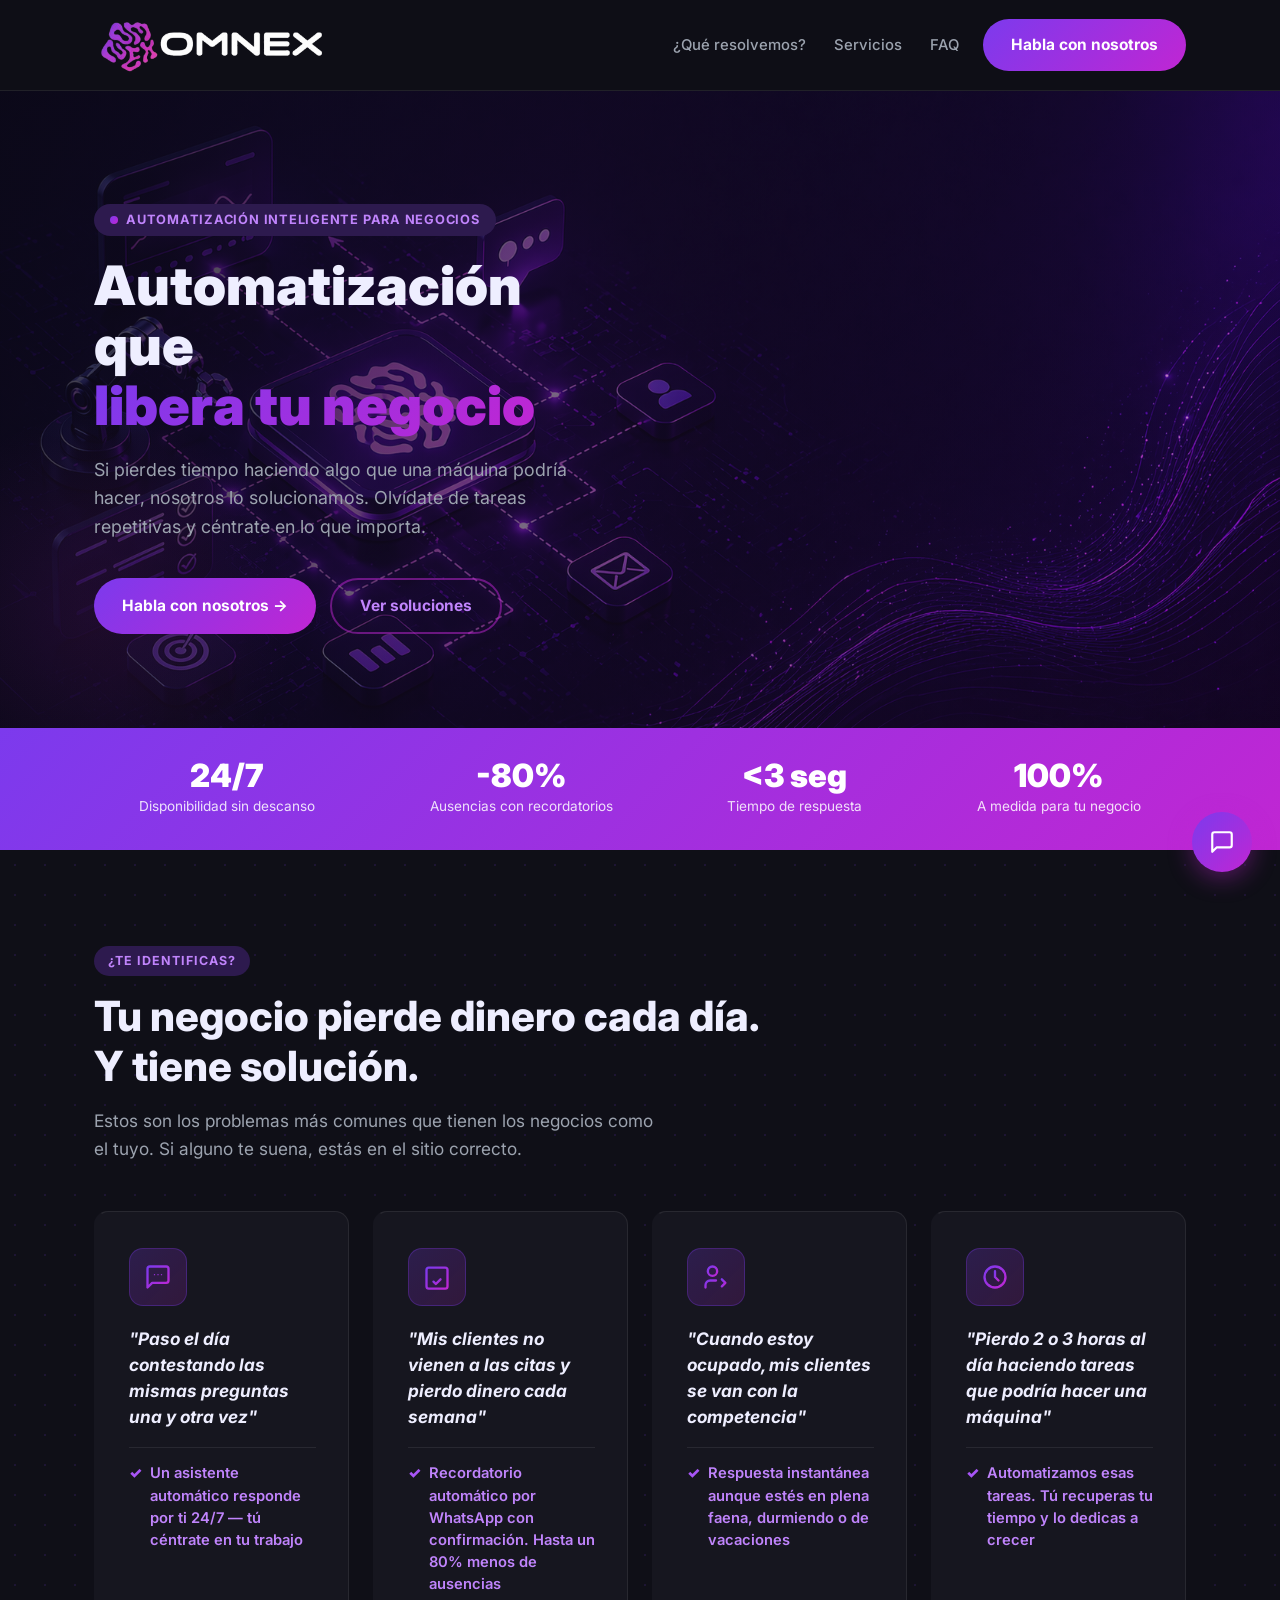
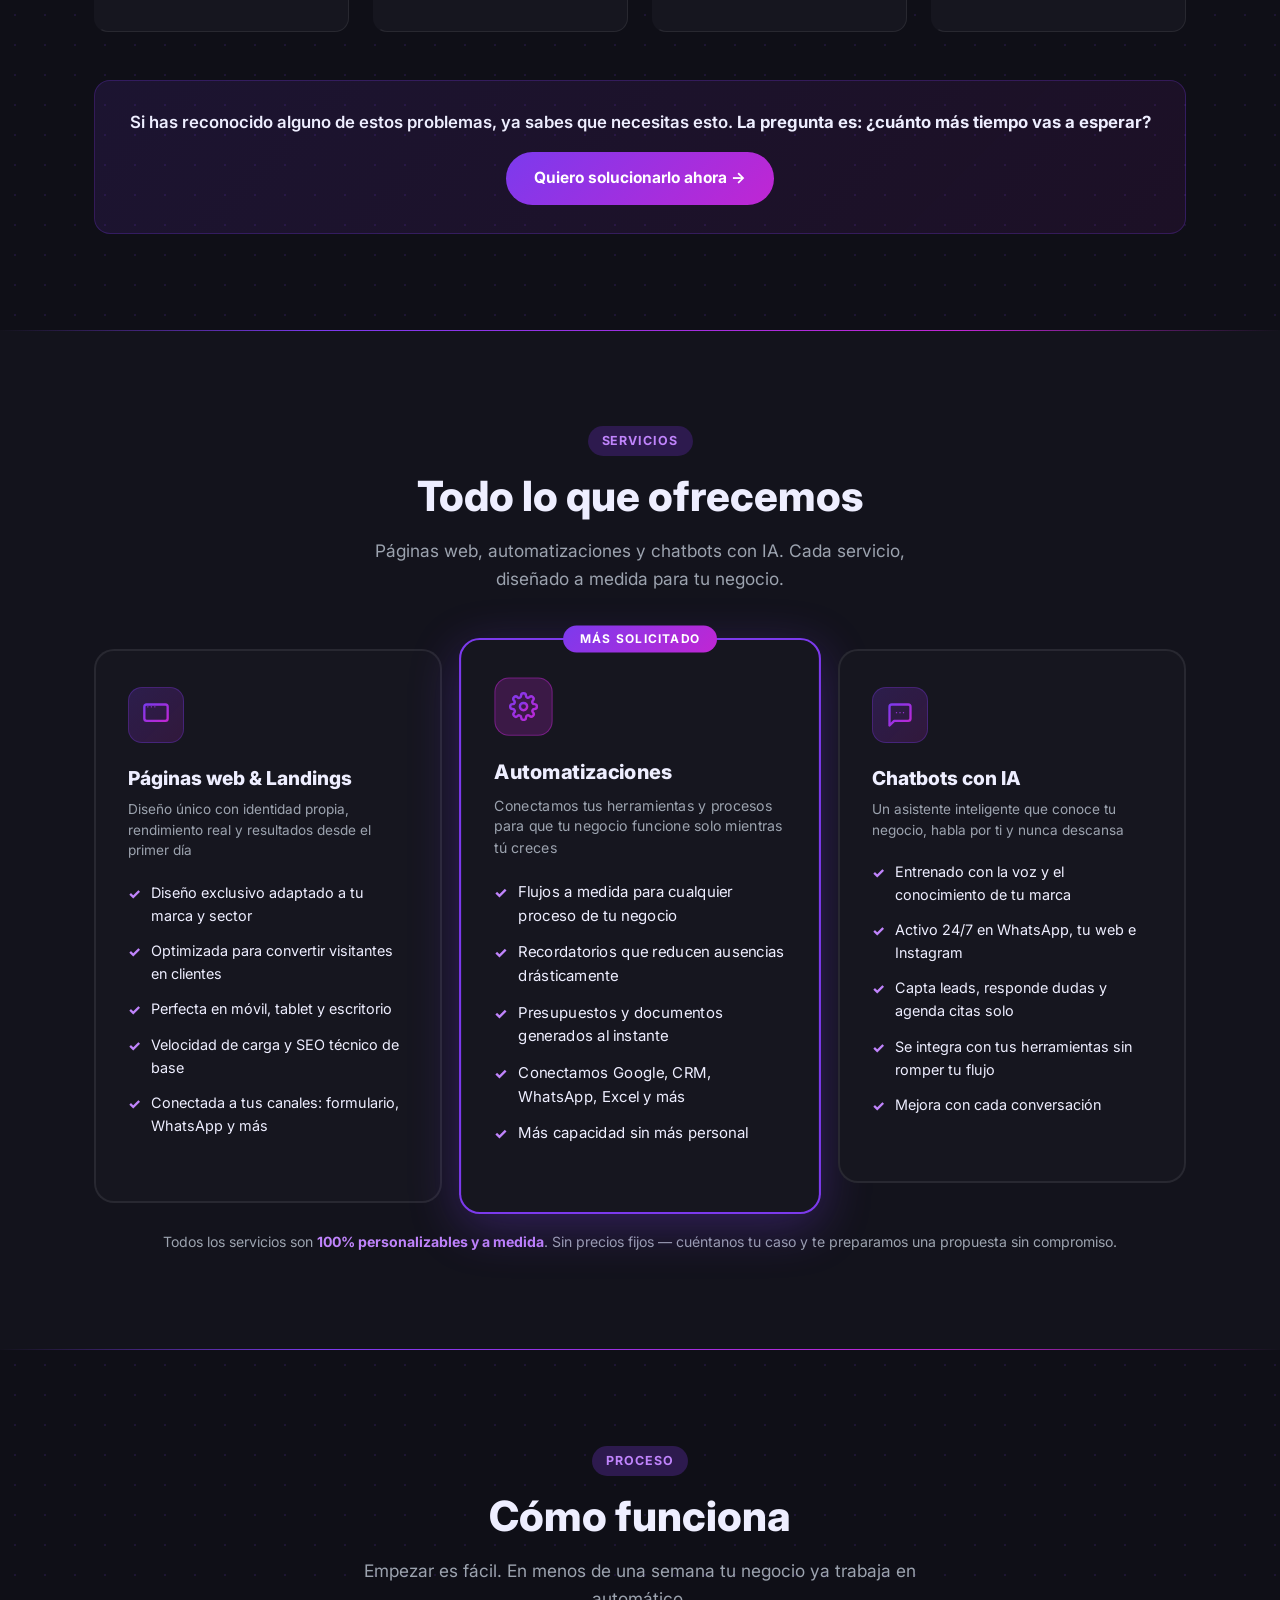
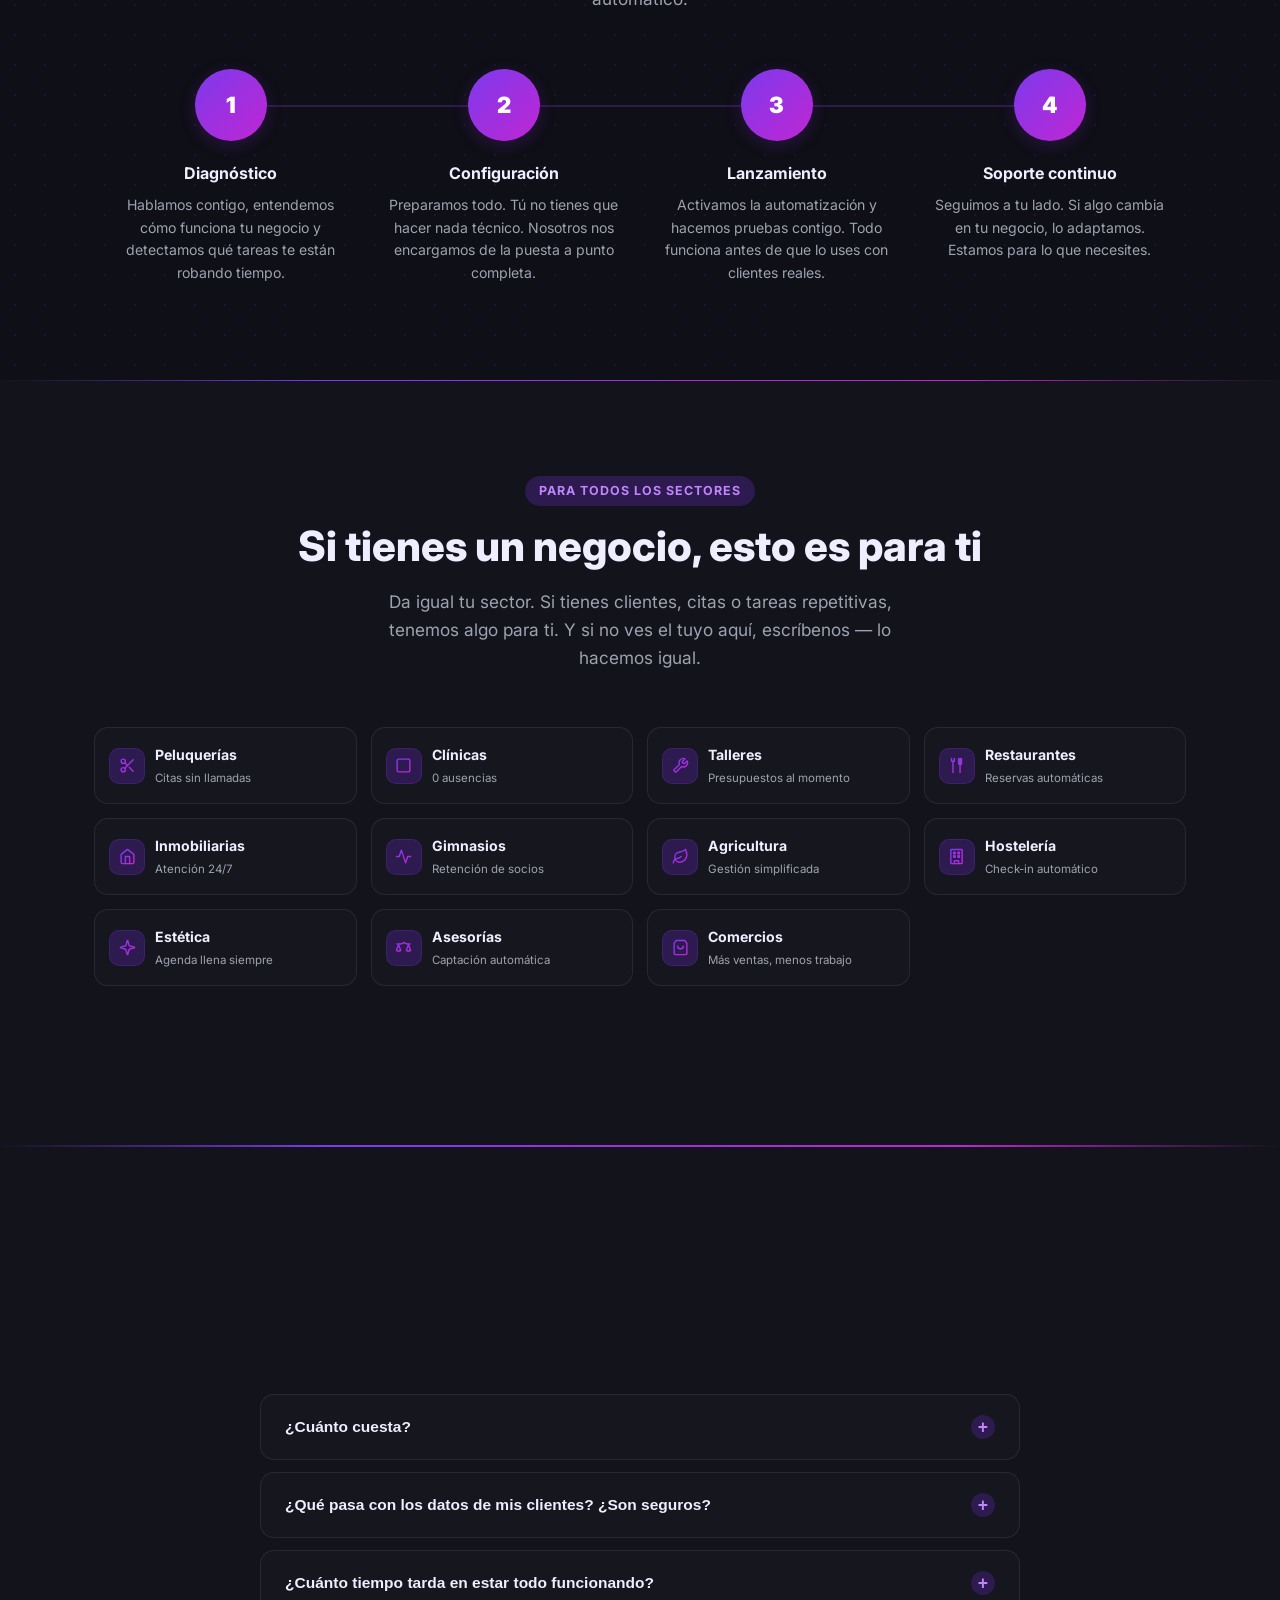
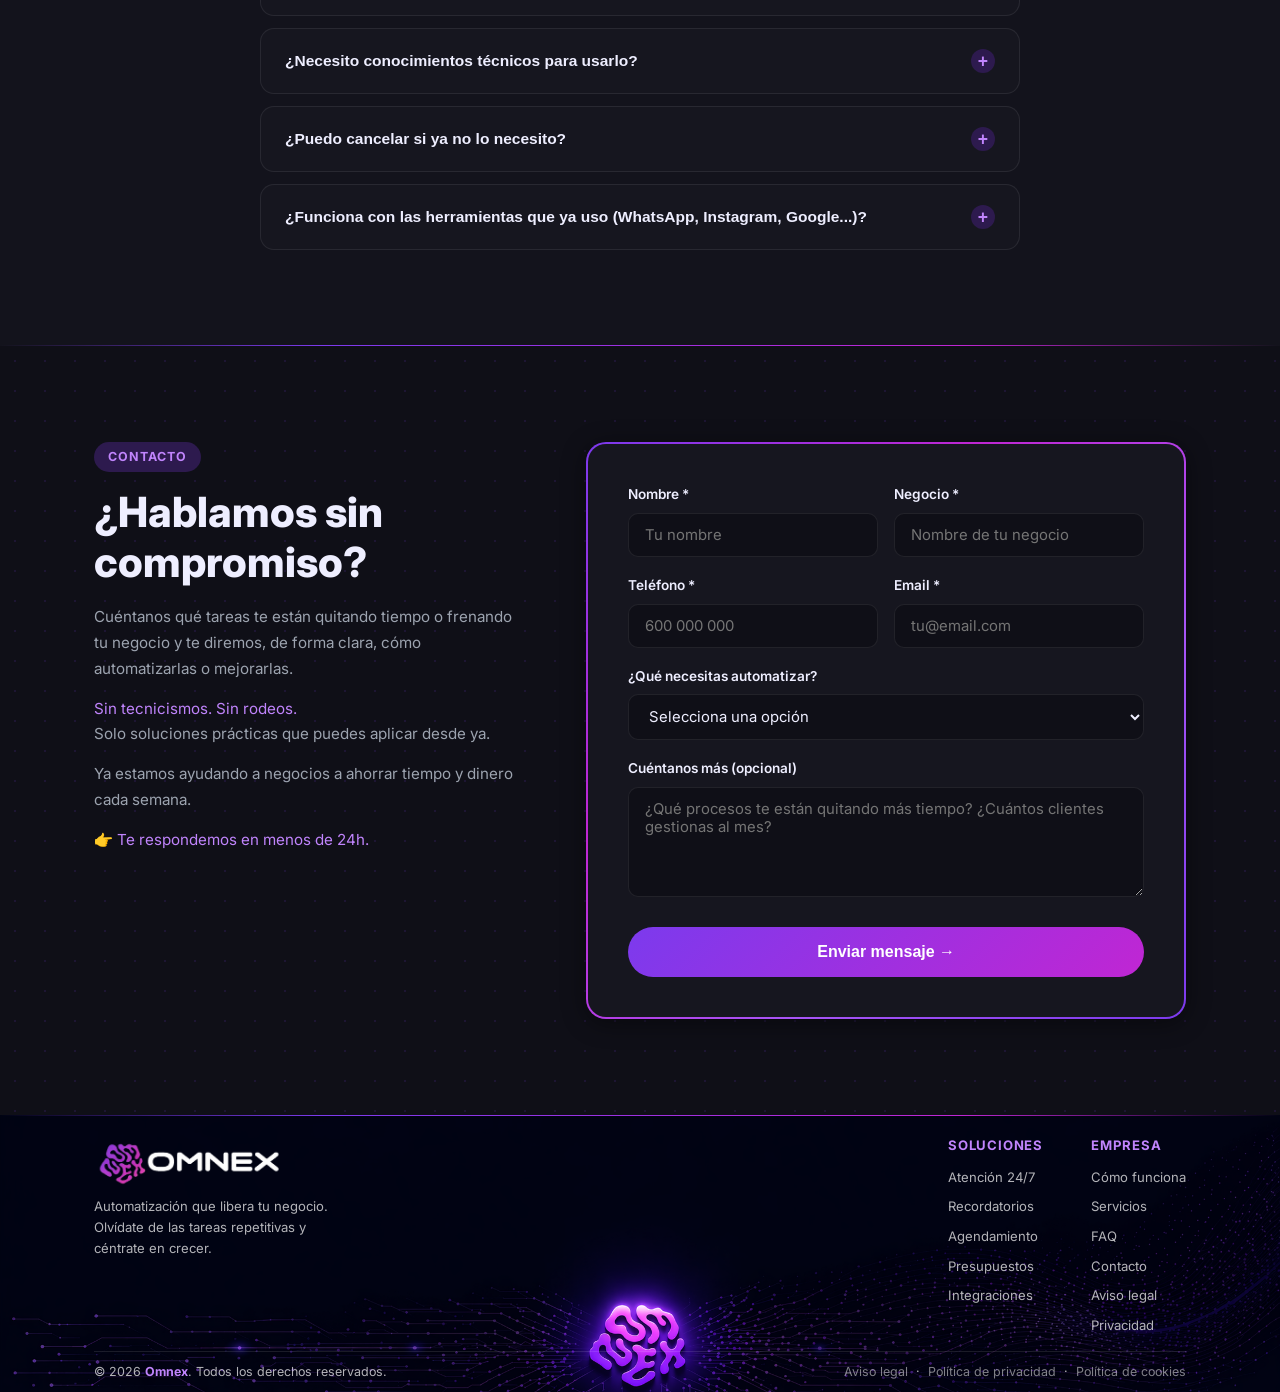
==== commit c5783b1e: "Add files via upload" ====
--- a/Omnex/index.html
+++ b/Omnex/index.html
@@ -8,953 +8,39 @@
   <link rel="preconnect" href="https://fonts.googleapis.com" />
   <link rel="preconnect" href="https://fonts.gstatic.com" crossorigin />
   <link href="https://fonts.googleapis.com/css2?family=Inter:wght@400;500;600;700;800;900&display=swap" rel="stylesheet" />
-  <style>
-    /* ─── RESET & BASE ─────────────────────────────────────────────────────── */
-    *, *::before, *::after { box-sizing: border-box; margin: 0; padding: 0; }
-    :root {
-      --primary:   #6B21A8;
-      --secondary: #C026D3;
-      --grad:      linear-gradient(135deg, #7C3AED, #C026D3);
-      --grad-soft: linear-gradient(135deg, rgba(124,58,237,.18), rgba(192,38,211,.10));
-      --bg:        #0F0F17;
-      --surface:   #16161F;
-      --text:      #EEEEFF;
-      --muted:     #9CA3AF;
-      --light:     #2D1A4E;
-      --border:    rgba(255,255,255,0.08);
-      --radius:    14px;
-      --shadow:    0 4px 24px rgba(0,0,0,.45);
-      --shadow-lg: 0 12px 48px rgba(0,0,0,.55);
-    }
-    html { scroll-behavior: smooth; }
-    body {
-      font-family: 'Inter', sans-serif;
-      background: var(--bg);
-      color: var(--text);
-      line-height: 1.6;
-      overflow-x: hidden;
-    }
-    a { color: inherit; text-decoration: none; }
-    img { display: block; max-width: 100%; }
-
-    /* ─── UTILITIES ────────────────────────────────────────────────────────── */
-    .container { max-width: 1140px; margin: 0 auto; padding: 0 24px; }
-    .section { padding: 96px 0; }
-    .section--alt { background: #13131C; }
-    .badge {
-      display: inline-block;
-      background: var(--light);
-      color: #C084FC;
-      font-size: .78rem;
-      font-weight: 700;
-      letter-spacing: .08em;
-      text-transform: uppercase;
-      padding: 5px 14px;
-      border-radius: 999px;
-      margin-bottom: 16px;
-    }
-    .section-title {
-      font-size: clamp(1.8rem, 4vw, 2.6rem);
-      font-weight: 800;
-      line-height: 1.2;
-      margin-bottom: 16px;
-    }
-    .section-sub {
-      font-size: 1.08rem;
-      color: var(--muted);
-      max-width: 560px;
-    }
-    .section-head { margin-bottom: 56px; }
-    .section-head.center { text-align: center; }
-    .section-head.center .section-sub { margin: 0 auto; }
-
-    /* ─── FADE-IN ANIMATION ────────────────────────────────────────────────── */
-    .fade-in { opacity: 0; transform: translateY(28px); transition: opacity .6s ease, transform .6s ease; }
-    .fade-in.visible { opacity: 1; transform: none; }
-
-    /* ─── BUTTONS ──────────────────────────────────────────────────────────── */
-    .btn {
-      display: inline-flex;
-      align-items: center;
-      gap: 8px;
-      padding: 14px 28px;
-      border-radius: 999px;
-      font-weight: 700;
-      font-size: .97rem;
-      cursor: pointer;
-      border: none;
-      transition: transform .18s, box-shadow .18s, filter .18s;
-    }
-    .btn:hover { transform: translateY(-2px); box-shadow: var(--shadow-lg); }
-    .btn-primary {
-      background: var(--grad);
-      color: #fff;
-    }
-    .btn-primary:hover { filter: brightness(1.08); }
-    .btn-outline {
-      background: transparent;
-      color: #C084FC;
-      border: 2px solid rgba(192,38,211,0.5);
-    }
-    .btn-outline:hover { background: var(--light); border-color: #C026D3; }
-    .btn-white {
-      background: #fff;
-      color: var(--primary);
-    }
-    .btn-white:hover { background: var(--light); }
-
-    /* ─── NAVBAR ───────────────────────────────────────────────────────────── */
-    .navbar {
-      position: sticky;
-      top: 0;
-      z-index: 100;
-      background: rgba(15,15,23,.95);
-      backdrop-filter: blur(12px);
-      border-bottom: 1px solid var(--border);
-      transition: box-shadow .2s;
-    }
-    .navbar.scrolled { box-shadow: var(--shadow); }
-    .navbar__inner {
-      display: flex;
-      align-items: center;
-      justify-content: space-between;
-      height: 90px;
-      gap: 24px;
-    }
-    /* ── Logo placeholder — reemplaza este bloque con <img src="logo.png" alt="Omnex"> ── */
-    .logo {
-      display: flex;
-      align-items: center;
-      gap: 10px;
-      font-weight: 800;
-      font-size: 1.22rem;
-      letter-spacing: -.01em;
-    }
-    .logo__icon {
-      width: 38px;
-      height: 38px;
-      border-radius: 50%;
-      background: var(--grad);
-      display: flex;
-      align-items: center;
-      justify-content: center;
-      color: #fff;
-      font-size: .72rem;
-      font-weight: 800;
-      letter-spacing: .04em;
-      flex-shrink: 0;
-    }
-    .logo__text { background: var(--grad); -webkit-background-clip: text; -webkit-text-fill-color: transparent; background-clip: text; }
-    /* ── Fin logo placeholder ── */
-    .nav__links {
-      display: flex;
-      gap: 28px;
-      list-style: none;
-    }
-    .nav__links a {
-      font-size: .93rem;
-      font-weight: 500;
-      color: var(--muted);
-      transition: color .15s;
-    }
-    .nav__links a:hover { color: var(--primary); }
-    .nav__cta { margin-left: auto; }
-    .nav__toggle { display: none; background: none; border: none; cursor: pointer; padding: 6px; }
-    .nav__toggle span {
-      display: block;
-      width: 24px;
-      height: 2px;
-      background: var(--text);
-      margin: 5px 0;
-      border-radius: 2px;
-      transition: .25s;
-    }
-    @media (max-width: 768px) {
-      .nav__links, .nav__cta { display: none; }
-      .nav__toggle { display: block; }
-      .navbar.open .nav__links {
-        display: flex;
-        flex-direction: column;
-        position: absolute;
-        top: 90px; left: 0; right: 0;
-        background: var(--surface);
-        border-bottom: 1px solid var(--border);
-        padding: 20px 24px;
-        gap: 18px;
-      }
-      .navbar.open .nav__cta { display: block; padding: 0 24px 20px; }
-    }
-
-    /* ─── HERO ─────────────────────────────────────────────────────────────── */
-    .hero {
-      position: relative;
-      padding: 100px 0 80px;
-      overflow: hidden;
-    }
-    .hero__logo-bg {
-      position: absolute;
-      top: 50%; left: 50%;
-      transform: translate(-50%, -50%) rotate(-15deg);
-      width: 680px; height: 680px;
-      object-fit: contain;
-      opacity: 0.055;
-      z-index: 0;
-      pointer-events: none;
-      filter: saturate(3) brightness(2);
-      user-select: none;
-    }
-    .hero::before {
-      content: '';
-      position: absolute;
-      inset: 0;
-      background: var(--grad-soft);
-      z-index: 0;
-    }
-    .hero__blob {
-      position: absolute;
-      top: -120px; right: -180px;
-      width: 600px; height: 600px;
-      border-radius: 50%;
-      background: radial-gradient(circle at 30% 30%, rgba(192,38,211,.22), rgba(107,33,168,.08) 70%);
-      z-index: 0;
-      pointer-events: none;
-    }
-    .hero__blob2 {
-      position: absolute;
-      bottom: -80px; left: -100px;
-      width: 400px; height: 400px;
-      border-radius: 50%;
-      background: radial-gradient(circle, rgba(192,38,211,.10), transparent 70%);
-      z-index: 0;
-    }
-    .hero__inner {
-      position: relative;
-      z-index: 1;
-      display: grid;
-      grid-template-columns: 1fr 1fr;
-      gap: 64px;
-      align-items: center;
-    }
-    .hero__eyebrow {
-      display: inline-flex;
-      align-items: center;
-      gap: 8px;
-      background: var(--light);
-      color: #C084FC;
-      font-size: .8rem;
-      font-weight: 700;
-      letter-spacing: .06em;
-      text-transform: uppercase;
-      padding: 6px 16px;
-      border-radius: 999px;
-      margin-bottom: 20px;
-    }
-    .hero__eyebrow span { width: 8px; height: 8px; background: var(--grad); border-radius: 50%; animation: pulse 1.6s ease-in-out infinite; }
-    @keyframes pulse { 0%,100% { transform: scale(1); opacity: 1; } 50% { transform: scale(1.4); opacity: .6; } }
-    .hero__title {
-      font-size: clamp(2rem, 5vw, 3.4rem);
-      font-weight: 900;
-      line-height: 1.1;
-      margin-bottom: 20px;
-    }
-    .hero__title .grad { background: var(--grad); -webkit-background-clip: text; -webkit-text-fill-color: transparent; background-clip: text; }
-    .hero__sub {
-      font-size: 1.12rem;
-      color: var(--muted);
-      margin-bottom: 36px;
-      max-width: 480px;
-    }
-    .hero__actions { display: flex; gap: 14px; flex-wrap: wrap; }
-    .hero__visual {
-      display: flex;
-      align-items: center;
-      justify-content: center;
-    }
-    .hero__card-wrap {
-      position: relative;
-      width: 100%;
-      max-width: 420px;
-    }
-    .hero__card {
-      background: var(--surface);
-      border-radius: 20px;
-      padding: 28px;
-      box-shadow: var(--shadow-lg);
-      border: 1px solid var(--border);
-    }
-    .hero__card-header {
-      display: flex;
-      align-items: center;
-      gap: 12px;
-      margin-bottom: 20px;
-    }
-    .hero__avatar {
-      width: 44px; height: 44px;
-      border-radius: 50%;
-      background: var(--grad);
-      display: flex; align-items: center; justify-content: center;
-      font-size: 1.2rem;
-      flex-shrink: 0;
-    }
-    .hero__chat-name { font-weight: 700; font-size: .95rem; }
-    .hero__chat-status { font-size: .78rem; color: #22c55e; font-weight: 500; }
-    .hero__messages { display: flex; flex-direction: column; gap: 10px; }
-    .msg {
-      padding: 10px 16px;
-      border-radius: 16px;
-      font-size: .88rem;
-      line-height: 1.5;
-      max-width: 90%;
-    }
-    .msg--bot { background: var(--light); color: var(--text); align-self: flex-start; border-bottom-left-radius: 4px; }
-    .msg--user { background: var(--grad); color: #fff; align-self: flex-end; border-bottom-right-radius: 4px; }
-    .hero__floating {
-      position: absolute;
-      top: -20px; right: -20px;
-      background: var(--surface);
-      border-radius: 14px;
-      padding: 12px 18px;
-      box-shadow: var(--shadow);
-      border: 1px solid var(--border);
-      display: flex; align-items: center; gap: 10px;
-      font-size: .82rem;
-      font-weight: 600;
-    }
-    .hero__floating .icon { font-size: 1.4rem; }
-    @media (max-width: 768px) {
-      .hero { padding: 60px 0 48px; }
-      .hero__inner { grid-template-columns: 1fr; gap: 40px; }
-      .hero__visual { display: none; }
-    }
-
-    /* ─── STATS BAR ─────────────────────────────────────────────────────────── */
-    .stats {
-      background: var(--grad);
-      padding: 32px 0;
-    }
-    .stats__inner {
-      display: flex;
-      justify-content: space-around;
-      flex-wrap: wrap;
-      gap: 24px;
-    }
-    .stat { text-align: center; color: #fff; }
-    .stat__number { font-size: 2rem; font-weight: 900; line-height: 1; }
-    .stat__label { font-size: .85rem; opacity: .85; margin-top: 4px; }
-
-    /* ─── PROBLEMS ──────────────────────────────────────────────────────────── */
-    .problems__grid {
-      display: grid;
-      grid-template-columns: repeat(auto-fit, minmax(240px, 1fr));
-      gap: 24px;
-    }
-    .problem-card {
-      background: var(--surface);
-      border: 1px solid var(--border);
-      border-radius: var(--radius);
-      padding: 32px 28px;
-      transition: box-shadow .2s, transform .2s, border-color .2s;
-    }
-    .problem-card:hover {
-      box-shadow: var(--shadow-lg);
-      transform: translateY(-4px);
-      border-color: var(--primary);
-    }
-    .problem-card__emoji { font-size: 2.2rem; margin-bottom: 16px; }
-    .problem-card__quote {
-      font-size: 1rem;
-      font-weight: 600;
-      color: var(--text);
-      line-height: 1.5;
-      margin-bottom: 12px;
-    }
-    .problem-card__sol {
-      font-size: .88rem;
-      color: var(--primary);
-      font-weight: 500;
-    }
-
-    /* ─── SOLUTIONS ─────────────────────────────────────────────────────────── */
-    .solutions__grid {
-      display: flex;
-      flex-wrap: wrap;
-      gap: 24px;
-      justify-content: center;
-    }
-    .sol-card {
-      background: var(--surface);
-      border: 1px solid var(--border);
-      border-radius: var(--radius);
-      padding: 32px 28px;
-      transition: box-shadow .2s, transform .2s;
-      position: relative;
-      overflow: hidden;
-      flex: 0 0 calc((100% - 48px) / 3);
-    }
-    .sol-card::after {
-      content: '';
-      position: absolute;
-      top: 0; left: 0;
-      height: 4px;
-      width: 0;
-      background: var(--grad);
-      transition: width .35s ease;
-      border-radius: 4px 4px 0 0;
-    }
-    .sol-card:hover::after { width: 100%; }
-    .sol-card:hover { box-shadow: var(--shadow-lg); transform: translateY(-4px); }
-    .sol-card__icon {
-      width: 52px; height: 52px;
-      background: linear-gradient(135deg, rgba(124,58,237,.22), rgba(192,38,211,.14));
-      border: 1px solid rgba(124,58,237,.3);
-      border-radius: 12px;
-      display: flex; align-items: center; justify-content: center;
-      font-size: 1.6rem;
-      margin-bottom: 18px;
-      flex-shrink: 0;
-    }
-    .sol-card__title { font-size: 1.05rem; font-weight: 700; margin-bottom: 10px; }
-    .sol-card__text { font-size: .9rem; color: var(--muted); line-height: 1.6; }
-    @media (max-width: 900px) { .sol-card:not(.sol-card--featured) { flex: 0 0 calc(50% - 12px); } }
-    @media (max-width: 560px) { .sol-card:not(.sol-card--featured) { flex: 0 0 100%; } }
-
-    /* ─── HOW IT WORKS ──────────────────────────────────────────────────────── */
-    .how__steps {
-      display: grid;
-      grid-template-columns: repeat(4, 1fr);
-      gap: 0;
-      position: relative;
-    }
-    .how__steps::before {
-      content: '';
-      position: absolute;
-      top: 36px; left: 12.5%; right: 12.5%;
-      height: 2px;
-      background: var(--light);
-      z-index: 0;
-    }
-    .how__step {
-      display: flex;
-      flex-direction: column;
-      align-items: center;
-      text-align: center;
-      padding: 0 16px;
-      position: relative;
-      z-index: 1;
-    }
-    .how__step-num {
-      width: 72px; height: 72px;
-      border-radius: 50%;
-      background: var(--grad);
-      color: #fff;
-      font-size: 1.4rem;
-      font-weight: 900;
-      display: flex; align-items: center; justify-content: center;
-      margin-bottom: 20px;
-      box-shadow: 0 4px 16px rgba(107,33,168,.3);
-    }
-    .how__step-title { font-weight: 700; font-size: 1rem; margin-bottom: 8px; }
-    .how__step-text { font-size: .88rem; color: var(--muted); line-height: 1.6; }
-    @media (max-width: 768px) {
-      .how__steps { grid-template-columns: 1fr; gap: 32px; }
-      .how__steps::before { display: none; }
-    }
-
-    /* ─── INDUSTRIES ────────────────────────────────────────────────────────── */
-    .industries__grid {
-      display: grid;
-      grid-template-columns: repeat(auto-fit, minmax(130px, 1fr));
-      gap: 16px;
-    }
-    .industry-card {
-      background: var(--surface);
-      border: 1px solid var(--border);
-      border-radius: var(--radius);
-      padding: 24px 16px;
-      text-align: center;
-      transition: box-shadow .2s, transform .2s, border-color .2s;
-      cursor: default;
-    }
-    .industry-card:hover {
-      box-shadow: var(--shadow);
-      transform: translateY(-3px);
-      border-color: var(--secondary);
-    }
-    .industry-card__icon { font-size: 2rem; margin-bottom: 10px; }
-    .industry-card__name { font-size: .85rem; font-weight: 600; color: var(--text); }
-
-    /* ─── PRICING ───────────────────────────────────────────────────────────── */
-    .pricing__grid {
-      display: grid;
-      grid-template-columns: repeat(3, 1fr);
-      gap: 24px;
-      align-items: start;
-    }
-    .plan {
-      background: var(--surface);
-      border: 2px solid var(--border);
-      border-radius: 20px;
-      padding: 36px 32px;
-      position: relative;
-      transition: box-shadow .2s, transform .2s;
-    }
-    .plan:hover { box-shadow: var(--shadow-lg); transform: translateY(-4px); }
-    .plan--featured {
-      border-color: #7C3AED;
-      box-shadow: 0 12px 48px rgba(124,58,237,.3);
-      transform: scale(1.04);
-    }
-    .plan--featured:hover { transform: scale(1.04) translateY(-4px); }
-    .plan__badge {
-      position: absolute;
-      top: -14px; left: 50%; transform: translateX(-50%);
-      background: var(--grad);
-      color: #fff;
-      font-size: .72rem;
-      font-weight: 700;
-      letter-spacing: .08em;
-      text-transform: uppercase;
-      padding: 4px 16px;
-      border-radius: 999px;
-    }
-    .plan__icon {
-      width: 56px; height: 56px;
-      border-radius: 14px;
-      background: linear-gradient(135deg, rgba(124,58,237,.22), rgba(192,38,211,.16));
-      border: 1px solid rgba(124,58,237,.3);
-      display: flex; align-items: center; justify-content: center;
-      margin-bottom: 20px;
-    }
-    .plan__icon svg { width: 28px; height: 28px; }
-    .plan--featured .plan__icon { background: rgba(192,38,211,.22); border-color: rgba(192,38,211,.45); }
-    .plan__name { font-size: 1.2rem; font-weight: 800; margin-bottom: 6px; }
-    .plan__ideal { font-size: .85rem; color: var(--muted); margin-bottom: 20px; line-height: 1.5; }
-    .plan__features { list-style: none; display: flex; flex-direction: column; gap: 12px; margin-bottom: 28px; }
-    .plan__features li { display: flex; align-items: flex-start; gap: 10px; font-size: .9rem; }
-    .plan__features li::before {
-      content: '✓';
-      font-weight: 800;
-      color: #C084FC;
-      flex-shrink: 0;
-      margin-top: 1px;
-    }
-    .pricing__note {
-      text-align: center;
-      margin-top: 28px;
-      font-size: .88rem;
-      color: var(--muted);
-    }
-    @media (max-width: 900px) {
-      .pricing__grid { grid-template-columns: 1fr; max-width: 400px; margin: 0 auto; }
-      .plan--featured { transform: none; }
-      .plan--featured:hover { transform: translateY(-4px); }
-    }
-
-    /* ─── FAQ ───────────────────────────────────────────────────────────────── */
-    .faq__list { display: flex; flex-direction: column; gap: 12px; max-width: 760px; margin: 0 auto; }
-    .faq__item {
-      background: var(--surface);
-      border: 1px solid var(--border);
-      border-radius: var(--radius);
-      overflow: hidden;
-    }
-    .faq__q {
-      width: 100%;
-      display: flex;
-      justify-content: space-between;
-      align-items: center;
-      gap: 16px;
-      padding: 20px 24px;
-      background: none;
-      border: none;
-      cursor: pointer;
-      text-align: left;
-      font-size: .97rem;
-      font-weight: 600;
-      color: var(--text);
-      transition: background .15s;
-    }
-    .faq__q:hover { background: var(--light); }
-    .faq__icon {
-      width: 24px; height: 24px;
-      border-radius: 50%;
-      background: var(--light);
-      display: flex; align-items: center; justify-content: center;
-      color: #C084FC;
-      font-size: 1.1rem;
-      flex-shrink: 0;
-      transition: transform .25s, background .15s;
-    }
-    .faq__item.open .faq__icon { transform: rotate(45deg); background: var(--grad); color: #fff; }
-    .faq__a {
-      display: grid;
-      grid-template-rows: 0fr;
-      transition: grid-template-rows .45s cubic-bezier(.4,0,.2,1);
-    }
-    .faq__item.open .faq__a {
-      grid-template-rows: 1fr;
-    }
-    .faq__item.open {
-      border-color: rgba(124,58,237,.4);
-      box-shadow: 0 4px 20px rgba(124,58,237,.12);
-    }
-    .faq__a-inner {
-      overflow: hidden;
-      font-size: .93rem;
-      color: var(--muted);
-      line-height: 1.8;
-      padding: 16px 24px 24px;
-      border-top: 1px solid var(--border);
-    }
-
-    /* ─── CONTACT ───────────────────────────────────────────────────────────── */
-    .contact__inner {
-      display: grid;
-      grid-template-columns: 1fr 1.4fr;
-      gap: 64px;
-      align-items: start;
-    }
-    .contact__info-title { font-size: clamp(1.8rem, 4vw, 2.6rem); font-weight: 800; margin-bottom: 16px; line-height: 1.2; }
-    .contact__info-text { font-size: .95rem; color: var(--muted); line-height: 1.7; margin-bottom: 32px; }
-    .contact__detail {
-      display: flex;
-      align-items: center;
-      gap: 14px;
-      margin-bottom: 16px;
-      font-size: .93rem;
-    }
-    .contact__detail-icon {
-      width: 40px; height: 40px;
-      border-radius: 10px;
-      background: linear-gradient(135deg, rgba(124,58,237,.22), rgba(192,38,211,.14));
-      border: 1px solid rgba(124,58,237,.3);
-      display: flex; align-items: center; justify-content: center;
-      font-size: 1.1rem;
-      flex-shrink: 0;
-    }
-    .contact__detail a { color: #C084FC; font-weight: 500; }
-    .contact__form {
-      background: var(--surface);
-      border: 1px solid var(--border);
-      border-radius: 20px;
-      padding: 40px;
-      box-shadow: var(--shadow);
-    }
-    .form__row { display: grid; grid-template-columns: 1fr 1fr; gap: 16px; }
-    .form__group { margin-bottom: 18px; }
-    .form__group label {
-      display: block;
-      font-size: .85rem;
-      font-weight: 600;
-      margin-bottom: 7px;
-      color: var(--text);
-    }
-    .form__group input,
-    .form__group select,
-    .form__group textarea {
-      width: 100%;
-      padding: 12px 16px;
-      border: 1.5px solid var(--border);
-      border-radius: 10px;
-      font-size: .93rem;
-      font-family: inherit;
-      color: var(--text);
-      background: var(--bg);
-      transition: border-color .18s, box-shadow .18s;
-      outline: none;
-    }
-    .form__group input:focus,
-    .form__group select:focus,
-    .form__group textarea:focus {
-      border-color: var(--primary);
-      box-shadow: 0 0 0 3px rgba(107,33,168,.12);
-    }
-    .form__group textarea { resize: vertical; min-height: 110px; }
-    .form__submit { width: 100%; justify-content: center; font-size: 1rem; padding: 16px; margin-top: 4px; }
-    .form__success {
-      display: none;
-      text-align: center;
-      padding: 24px;
-      background: rgba(34,197,94,.12);
-      border: 1px solid rgba(34,197,94,.35);
-      border-radius: 12px;
-      color: #4ade80;
-      font-weight: 600;
-      margin-top: 16px;
-    }
-    @media (max-width: 768px) {
-      .contact__inner { grid-template-columns: 1fr; gap: 40px; }
-      .form__row { grid-template-columns: 1fr; }
-      .contact__form { padding: 28px 20px; }
-    }
-
-    /* ─── FOOTER ────────────────────────────────────────────────────────────── */
-    .footer {
-      background: #08080F;
-      color: rgba(255,255,255,.7);
-      padding: 32px 0 16px;
-    }
-    .footer__inner {
-      display: grid;
-      grid-template-columns: 2fr 1fr 1fr;
-      gap: 32px;
-      margin-bottom: 20px;
-    }
-    .footer__logo { display: flex; align-items: center; gap: 10px; margin-bottom: 10px; }
-    .footer__logo-icon {
-      width: 36px; height: 36px;
-      border-radius: 50%;
-      background: var(--grad);
-      display: flex; align-items: center; justify-content: center;
-      font-size: .68rem;
-      font-weight: 800;
-      color: #fff;
-    }
-    .footer__logo-text { font-size: 1.1rem; font-weight: 800; color: #fff; }
-    .footer__desc { font-size: .88rem; line-height: 1.7; max-width: 280px; }
-    .footer__col-title { font-size: .88rem; font-weight: 700; color: #fff; margin-bottom: 10px; text-transform: uppercase; letter-spacing: .06em; }
-    .footer__links { list-style: none; display: flex; flex-direction: column; gap: 6px; }
-    .footer__links a { font-size: .88rem; transition: color .15s; }
-    .footer__links a:hover { color: #fff; }
-    .footer__bottom {
-      border-top: 1px solid rgba(255,255,255,.1);
-      padding-top: 14px;
-      display: flex;
-      justify-content: space-between;
-      align-items: center;
-      flex-wrap: wrap;
-      gap: 12px;
-      font-size: .82rem;
-    }
-    .footer__bottom a { color: rgba(255,255,255,.5); transition: color .15s; }
-    .footer__bottom a:hover { color: #fff; }
-    @media (max-width: 768px) { .footer__inner { grid-template-columns: 1fr; gap: 32px; } }
-
-    /* ─── FLOATING CHAT ─────────────────────────────────────────────────────── */
-    .float-chat {
-      position: fixed;
-      bottom: 28px; right: 28px;
-      z-index: 200;
-      display: flex;
-      flex-direction: column;
-      align-items: flex-end;
-      gap: 12px;
-    }
-    .float-chat__bubble {
-      background: var(--surface);
-      border: 1px solid var(--border);
-      border-radius: 16px 16px 0 16px;
-      padding: 12px 18px;
-      font-size: .88rem;
-      font-weight: 600;
-      box-shadow: var(--shadow-lg);
-      max-width: 220px;
-      animation: bubblePop .4s cubic-bezier(.34,1.56,.64,1);
-    }
-    @keyframes bubblePop { from { opacity: 0; transform: scale(.7) translateY(10px); } to { opacity: 1; transform: none; } }
-    .float-chat__btn {
-      width: 60px; height: 60px;
-      border-radius: 50%;
-      background: var(--grad);
-      border: none;
-      cursor: pointer;
-      display: flex; align-items: center; justify-content: center;
-      font-size: 1.5rem;
-      box-shadow: 0 6px 24px rgba(192,38,211,.4);
-      transition: transform .2s, box-shadow .2s;
-    }
-    .float-chat__btn:hover { transform: scale(1.1); box-shadow: 0 8px 32px rgba(192,38,211,.55); }
-    .float-chat__bubble.hidden { display: none; }
-
-    /* ─── PROBLEMS SECTION ENHANCED ─────────────────────────────────────────── */
-    #problemas { background-image: radial-gradient(rgba(124,58,237,.13) 1px, transparent 1px); background-size: 30px 30px; }
-    #problemas .section-head { margin-bottom: 48px; }
-    .problem-card {
-      padding: 36px 32px;
-      border-left: 3px solid transparent;
-      transition: box-shadow .2s, transform .2s, border-color .2s;
-    }
-    .problem-card:hover { border-left-color: #C026D3; }
-    .problem-card__emoji {
-      width: 58px; height: 58px;
-      border-radius: 14px;
-      background: linear-gradient(135deg, rgba(124,58,237,.22), rgba(192,38,211,.16));
-      border: 1px solid rgba(124,58,237,.3);
-      display: flex; align-items: center; justify-content: center;
-      font-size: 2rem;
-      margin-bottom: 20px;
-      flex-shrink: 0;
-    }
-    .problem-card__quote {
-      font-size: 1.08rem;
-      font-weight: 700;
-      color: var(--text);
-      line-height: 1.5;
-      margin-bottom: 18px;
-      font-style: italic;
-    }
-    .problem-card__sol {
-      display: flex;
-      align-items: flex-start;
-      gap: 8px;
-      font-size: .92rem;
-      color: #C084FC;
-      font-weight: 600;
-      line-height: 1.5;
-      padding-top: 14px;
-      border-top: 1px solid var(--border);
-    }
-    .problem-card__sol::before { content: '✓'; flex-shrink: 0; color: #a855f7; font-weight: 900; }
-    .problems__cta {
-      margin-top: 48px;
-      text-align: center;
-      padding: 28px 32px;
-      background: linear-gradient(135deg, rgba(124,58,237,.12), rgba(192,38,211,.08));
-      border: 1px solid rgba(124,58,237,.25);
-      border-radius: 16px;
-    }
-    .problems__cta p { font-size: 1.05rem; font-weight: 600; color: var(--text); margin-bottom: 16px; }
-
-    /* ─── SOL-CARD FEATURED (Automatizaciones) ────────────────────────────── */
-    .sol-card--featured {
-      flex: 0 0 100%;
-      display: grid;
-      grid-template-columns: auto 1fr auto;
-      align-items: center;
-      gap: 28px;
-      background: linear-gradient(135deg, rgba(124,58,237,.18), rgba(192,38,211,.12));
-      border: 1px solid rgba(192,38,211,.4);
-      padding: 36px 40px;
-    }
-    .sol-card--featured .sol-card__icon {
-      width: 64px; height: 64px;
-      font-size: 2rem;
-      background: rgba(192,38,211,.2);
-      flex-shrink: 0;
-    }
-    .sol-card--featured .sol-card__title { font-size: 1.2rem; margin-bottom: 6px; }
-    .sol-card--featured .sol-card__text { font-size: .95rem; }
-    .sol-card--featured .sol-card__cta { flex-shrink: 0; }
-    @media (max-width: 768px) {
-      .sol-card--featured { grid-template-columns: 1fr; }
-      .sol-card--featured .sol-card__cta { width: 100%; }
-      .sol-card--featured .sol-card__cta .btn { width: 100%; justify-content: center; }
-    }
-
-    /* ─── INDUSTRIES REDESIGNED ───────────────────────────────────────────── */
-    .industries__grid {
-      display: grid;
-      grid-template-columns: repeat(4, 1fr);
-      gap: 14px;
-    }
-    @media (max-width: 900px) { .industries__grid { grid-template-columns: repeat(3, 1fr); } }
-    @media (max-width: 560px) { .industries__grid { grid-template-columns: repeat(2, 1fr); } }
-    .industry-card {
-      padding: 20px 16px;
-      text-align: left;
-      display: flex;
-      align-items: center;
-      gap: 12px;
-    }
-    .industry-card__icon {
-      font-size: 1.25rem;
-      flex-shrink: 0;
-      margin-bottom: 0;
-      width: 40px; height: 40px;
-      background: var(--light);
-      border-radius: 10px;
-      display: flex; align-items: center; justify-content: center;
-      border: 1px solid rgba(124,58,237,.2);
-    }
-    .industry-card__name { font-size: .92rem; font-weight: 700; color: var(--text); }
-    .industry-card__tag { font-size: .76rem; color: var(--muted); margin-top: 2px; }
-    .industries__footer {
-      margin-top: 40px;
-      text-align: center;
-      font-size: .95rem;
-      color: var(--muted);
-    }
-    .industries__footer strong { color: #C084FC; }
-
-    /* ─── SECTION SEPARATORS & PATTERNS ─────────────────────────────────────── */
-
-    /* Línea degradada morado→magenta encima de cada sección alternada */
-    .section--alt {
-      position: relative;
-    }
-    .section--alt::before {
-      content: '';
-      position: absolute;
-      top: 0; left: 0; right: 0;
-      height: 1px;
-      background: linear-gradient(90deg, transparent 0%, #7C3AED 25%, #C026D3 75%, transparent 100%);
-    }
-    .section--alt::after {
-      content: '';
-      position: absolute;
-      bottom: 0; left: 0; right: 0;
-      height: 1px;
-      background: linear-gradient(90deg, transparent 0%, #7C3AED 25%, #C026D3 75%, transparent 100%);
-    }
-
-    /* Patrón de puntos en secciones normales */
-    .section:not(.section--alt) {
-      background-image: radial-gradient(rgba(124,58,237,.13) 1px, transparent 1px);
-      background-size: 30px 30px;
-    }
-
-    /* Blob de color decorativo por sección (posición varía) */
-    .section-blob {
-      position: absolute;
-      border-radius: 50%;
-      pointer-events: none;
-      z-index: 0;
-      filter: blur(80px);
-    }
-    .section { position: relative; }
-    .section > .container { position: relative; z-index: 1; }
-    .section--alt > .container { position: relative; z-index: 1; }
-
-    /* Logo marca en hero: sección con logo pequeño encima del título */
-    .hero__brand-mark {
-      display: flex;
-      align-items: center;
-      gap: 10px;
-      margin-bottom: 24px;
-    }
-    .hero__brand-mark img {
-      width: 56px; height: 56px;
-      object-fit: contain;
-      filter: drop-shadow(0 0 16px rgba(192,38,211,.6));
-      animation: floatLogo 4s ease-in-out infinite;
-    }
-    @keyframes floatLogo {
-      0%, 100% { transform: translateY(0); }
-      50% { transform: translateY(-8px); }
-    }
-
-    /* SVG icon sizing inside branded containers */
-    .problem-card__emoji svg { width: 28px; height: 28px; }
-    .sol-card__icon svg { width: 26px; height: 26px; }
-    .sol-card--featured .sol-card__icon svg { width: 30px; height: 30px; }
-    .industry-card__icon svg { width: 19px; height: 19px; }
-    .contact__detail-icon svg { width: 19px; height: 19px; }
-    .hero__floating .icon svg { width: 22px; height: 22px; }
-    .float-chat__btn svg { width: 26px; height: 26px; }
-
-    /* Barra de marca en stats */
-    .stats { position: relative; overflow: hidden; }
-    .stats__brand-logo {
-      position: absolute;
-      right: 5%; top: 50%; transform: translateY(-50%);
-      height: 90px;
-      opacity: 0.12;
-      pointer-events: none;
-      filter: brightness(10);
-    }
-  </style>
+  <link rel="stylesheet" href="assets/css/styles.css" />
 </head>
 <body>
+
+<!-- ═══════════════════════════════════════════════════════════ PAGE LOADER -->
+<div id="pageLoader" class="page-loader" aria-hidden="true">
+  <div class="loader__bg-grid"></div>
+  <div class="loader__bg-blob"></div>
+  <div class="loader__content">
+    <div class="loader__ring">
+      <svg viewBox="0 0 110 110" fill="none" xmlns="http://www.w3.org/2000/svg">
+        <defs>
+          <linearGradient id="ringGrad" x1="0%" y1="0%" x2="100%" y2="100%">
+            <stop offset="0%" stop-color="#7C3AED"/>
+            <stop offset="50%" stop-color="#C026D3"/>
+            <stop offset="100%" stop-color="#7C3AED" stop-opacity="0"/>
+          </linearGradient>
+        </defs>
+        <circle cx="55" cy="55" r="48" stroke="rgba(124,58,237,.12)" stroke-width="3"/>
+        <path d="M55 7 A48 48 0 1 1 54.99 7" stroke="url(#ringGrad)" stroke-width="3" stroke-linecap="round" stroke-dasharray="240 62"/>
+      </svg>
+      <div class="loader__ring-logo">
+        <img src="assets/img/Logo_pentagono-removebg-preview.png" alt="Omnex" />
+      </div>
+    </div>
+    <div class="loader__brand">Omnex</div>
+    <div class="loader__tagline">Automatización inteligente</div>
+    <div class="loader__bar-wrap">
+      <div class="loader__bar-fill"></div>
+    </div>
+    <div class="loader__status">Iniciando<span>...</span></div>
+  </div>
+</div>
 
 <!-- Gradiente SVG reutilizable para todos los iconos de marca -->
 <svg width="0" height="0" aria-hidden="true" style="position:absolute;overflow:hidden">
@@ -971,7 +57,7 @@
   <div class="container">
     <div class="navbar__inner">
       <a href="#" class="logo" aria-label="Omnex inicio">
-        <img src="Logo_Omnex-removebg-preview.png" alt="Omnex" height="68" style="display:block;" />
+        <img src="assets/img/Logo_Omnex-removebg-preview.png" alt="Omnex" height="68" style="display:block;" />
       </a>
       <ul class="nav__links">
         <li><a href="#problemas">¿Qué resolvemos?</a></li>
@@ -992,14 +78,11 @@
 <section class="hero" id="inicio">
   <div class="hero__blob"></div>
   <div class="hero__blob2"></div>
-  <!-- Watermark del logo de marca, centrado y muy sutil -->
-  <img class="hero__logo-bg" src="Logo_pentagono-removebg-preview.png" alt="" aria-hidden="true" />
   <div class="container">
     <div class="hero__inner">
-      <div class="hero__copy fade-in">
-        <!-- Logo de marca flotante sobre el título -->
+      <div class="hero__copy">
         <div class="hero__brand-mark">
-          <img src="Logo_pentagono-removebg-preview.png" alt="Omnex" />
+          <img src="assets/img/Logo_pentagono-removebg-preview.png" alt="Omnex" />
         </div>
         <div class="hero__eyebrow">
           <span></span>
@@ -1020,19 +103,57 @@
       <div class="hero__visual fade-in">
         <div class="hero__card-wrap">
           <div class="hero__card">
+            <!-- Barra de estado móvil -->
+            <div class="hero__card-statusbar">
+              <span>9:41</span>
+              <div class="hero__card-statusbar-icons">
+                <svg width="15" height="11" viewBox="0 0 15 11" fill="white" opacity=".8"><rect x="0" y="3" width="3" height="8" rx="1"/><rect x="4" y="2" width="3" height="9" rx="1"/><rect x="8" y="1" width="3" height="10" rx="1"/><rect x="12" y="0" width="3" height="11" rx="1"/></svg>
+                <svg width="14" height="11" viewBox="0 0 14 11" fill="white" opacity=".8"><path d="M7 1.5C9.8 1.5 12.3 2.8 14 5c-1.7 2.2-4.2 3.5-7 3.5S1.7 7.2 0 5C1.7 2.8 4.2 1.5 7 1.5z" fill-opacity=".3"/><circle cx="7" cy="5" r="2.5"/></svg>
+                <svg width="25" height="12" viewBox="0 0 25 12" fill="none"><rect x="0.5" y="0.5" width="21" height="11" rx="3.5" stroke="white" stroke-opacity=".4"/><rect x="2" y="2" width="17" height="8" rx="2" fill="white" opacity=".85"/><path d="M23 4v4a2 2 0 000-4z" fill="white" opacity=".4"/></svg>
+              </div>
+            </div>
+            <!-- Header estilo WhatsApp -->
             <div class="hero__card-header">
-              <div class="hero__avatar"><img src="Logo_pentagono-removebg-preview.png" alt="Omnex" style="width:28px;height:28px;object-fit:contain;" /></div>
+              <span class="hero__card-back">‹</span>
+              <div class="hero__avatar">
+                <svg viewBox="0 0 24 24" width="22" height="22" fill="none" xmlns="http://www.w3.org/2000/svg">
+                  <rect x="4" y="9" width="16" height="11" rx="3" fill="white" opacity=".92"/>
+                  <rect x="9" y="5.5" width="6" height="4" rx="1.5" fill="white" opacity=".7"/>
+                  <line x1="12" y1="5.5" x2="12" y2="3.5" stroke="white" stroke-width="1.5" stroke-linecap="round"/>
+                  <circle cx="12" cy="2.8" r="1.1" fill="white" opacity=".8"/>
+                  <circle cx="9" cy="14" r="1.6" fill="#7C3AED"/>
+                  <circle cx="15" cy="14" r="1.6" fill="#7C3AED"/>
+                  <rect x="9" y="17.5" width="6" height="1.4" rx=".7" fill="#C026D3" opacity=".8"/>
+                </svg>
+              </div>
               <div>
-                <div class="hero__chat-name">Asistente Omnex</div>
-                <div class="hero__chat-status">● En línea 24/7</div>
-              </div>
-            </div>
+                <div class="hero__chat-name">Asistente Virtual</div>
+                <div class="hero__chat-status">en línea</div>
+              </div>
+            </div>
+            <!-- Mensajes -->
             <div class="hero__messages">
-              <div class="msg msg--bot">¡Hola! ¿En qué puedo ayudarte hoy?</div>
-              <div class="msg msg--user">¿Tenéis cita disponible el jueves?</div>
-              <div class="msg msg--bot">Sí, tenemos a las 10:00 y 16:30. ¿Cuál te viene bien? 📅</div>
-              <div class="msg msg--user">Las 16:30 perfecto.</div>
-              <div class="msg msg--bot">¡Reservado! Te envío confirmación por WhatsApp ahora mismo. ✅</div>
+              <div class="msg__date">Hoy</div>
+              <div class="msg msg--bot">
+                ¡Hola! ¿En qué puedo ayudarte? 👋
+                <div class="msg__meta"><span class="msg__time">9:38</span></div>
+              </div>
+              <div class="msg msg--user">
+                ¿Tenéis cita disponible el jueves?
+                <div class="msg__meta"><span class="msg__time">9:39</span><span class="msg__ticks">✓✓</span></div>
+              </div>
+              <div class="msg msg--bot">
+                Sí, tenemos a las 10:00 y 16:30. ¿Cuál te viene bien? 📅
+                <div class="msg__meta"><span class="msg__time">9:39</span></div>
+              </div>
+              <div class="msg msg--user">
+                Las 16:30, perfecto.
+                <div class="msg__meta"><span class="msg__time">9:40</span><span class="msg__ticks">✓✓</span></div>
+              </div>
+              <div class="msg msg--bot">
+                ¡Reservado! Te envío confirmación ahora mismo. ✅
+                <div class="msg__meta"><span class="msg__time">9:40</span></div>
+              </div>
             </div>
           </div>
           <div class="hero__floating">
@@ -1050,7 +171,6 @@
 
 <!-- ═══════════════════════════════════════════════════════════ STATS -->
 <div class="stats">
-  <img class="stats__brand-logo" src="Logo_pentagono-removebg-preview.png" alt="" aria-hidden="true" />
   <div class="container">
     <div class="stats__inner">
       <div class="stat fade-in">
@@ -1066,6 +186,23 @@
         <div class="stat__label">Tiempo de respuesta</div>
       </div>
       <div class="stat fade-in">
+        <div class="stat__number">100%</div>
+        <div class="stat__label">A medida para tu negocio</div>
+      </div>
+      <!-- Clones para carrusel móvil continuo -->
+      <div class="stat stat--dupe" aria-hidden="true">
+        <div class="stat__number">24/7</div>
+        <div class="stat__label">Disponibilidad sin descanso</div>
+      </div>
+      <div class="stat stat--dupe" aria-hidden="true">
+        <div class="stat__number">-80%</div>
+        <div class="stat__label">Ausencias con recordatorios</div>
+      </div>
+      <div class="stat stat--dupe" aria-hidden="true">
+        <div class="stat__number">&lt;3 seg</div>
+        <div class="stat__label">Tiempo de respuesta</div>
+      </div>
+      <div class="stat stat--dupe" aria-hidden="true">
         <div class="stat__number">100%</div>
         <div class="stat__label">A medida para tu negocio</div>
       </div>
@@ -1102,6 +239,27 @@
         <p class="problem-card__quote">"Pierdo 2 o 3 horas al día haciendo tareas que podría hacer una máquina"</p>
         <p class="problem-card__sol">Automatizamos esas tareas. Tú recuperas tu tiempo y lo dedicas a crecer</p>
       </div>
+      <!-- Clones para carrusel móvil continuo -->
+      <div class="problem-card problem-card--dupe" aria-hidden="true">
+        <div class="problem-card__emoji"><svg viewBox="0 0 24 24" fill="none" stroke="url(#ig)" stroke-width="2" stroke-linecap="round" stroke-linejoin="round"><path d="M21 15a2 2 0 0 1-2 2H7l-4 4V5a2 2 0 0 1 2-2h14a2 2 0 0 1 2 2z"/><circle cx="9" cy="10" r=".6" fill="url(#ig)" stroke="none"/><circle cx="12" cy="10" r=".6" fill="url(#ig)" stroke="none"/><circle cx="15" cy="10" r=".6" fill="url(#ig)" stroke="none"/></svg></div>
+        <p class="problem-card__quote">"Paso el día contestando las mismas preguntas una y otra vez"</p>
+        <p class="problem-card__sol">Un asistente automático responde por ti 24/7 — tú céntrate en tu trabajo</p>
+      </div>
+      <div class="problem-card problem-card--dupe" aria-hidden="true">
+        <div class="problem-card__emoji"><svg viewBox="0 0 24 24" fill="none" stroke="url(#ig)" stroke-width="2" stroke-linecap="round" stroke-linejoin="round"><rect x="3" y="4" width="18" height="18" rx="2"/><line x1="16" y1="2" x2="16" y2="6"/><line x1="8" y1="2" x2="8" y2="6"/><line x1="3" y1="10" x2="21" y2="10"/><polyline points="9 16 11 18 15 14"/></svg></div>
+        <p class="problem-card__quote">"Mis clientes no vienen a las citas y pierdo dinero cada semana"</p>
+        <p class="problem-card__sol">Recordatorio automático por WhatsApp con confirmación. Hasta un 80% menos de ausencias</p>
+      </div>
+      <div class="problem-card problem-card--dupe" aria-hidden="true">
+        <div class="problem-card__emoji"><svg viewBox="0 0 24 24" fill="none" stroke="url(#ig)" stroke-width="2" stroke-linecap="round" stroke-linejoin="round"><circle cx="9" cy="7" r="4"/><path d="M3 21v-2a4 4 0 0 1 4-4h5"/><polyline points="17 14 20 17 17 20"/><line x1="14" y1="17" x2="20" y2="17"/></svg></div>
+        <p class="problem-card__quote">"Cuando estoy ocupado, mis clientes se van con la competencia"</p>
+        <p class="problem-card__sol">Respuesta instantánea aunque estés en plena faena, durmiendo o de vacaciones</p>
+      </div>
+      <div class="problem-card problem-card--dupe" aria-hidden="true">
+        <div class="problem-card__emoji"><svg viewBox="0 0 24 24" fill="none" stroke="url(#ig)" stroke-width="2" stroke-linecap="round" stroke-linejoin="round"><circle cx="12" cy="12" r="9"/><polyline points="12 7 12 12 15 15"/></svg></div>
+        <p class="problem-card__quote">"Pierdo 2 o 3 horas al día haciendo tareas que podría hacer una máquina"</p>
+        <p class="problem-card__sol">Automatizamos esas tareas. Tú recuperas tu tiempo y lo dedicas a crecer</p>
+      </div>
     </div>
     <div class="problems__cta fade-in">
       <p>Si has reconocido alguno de estos problemas, ya sabes que necesitas esto. <strong>La pregunta es: ¿cuánto más tiempo vas a esperar?</strong></p>
@@ -1121,46 +279,43 @@
     <div class="pricing__grid fade-in">
       <!-- Páginas web -->
       <div class="plan">
-        <div class="plan__icon"><svg viewBox="0 0 24 24" fill="none" stroke="url(#ig)" stroke-width="2" stroke-linecap="round" stroke-linejoin="round"><rect x="2" y="3" width="20" height="14" rx="2"/><line x1="8" y1="21" x2="16" y2="21"/><line x1="12" y1="17" x2="12" y2="21"/></svg></div>
+        <div class="plan__icon"><svg viewBox="0 0 24 24" fill="none" stroke="url(#ig)" stroke-width="2" stroke-linecap="round" stroke-linejoin="round"><rect x="2" y="3" width="20" height="14" rx="2"/><line x1="2" y1="7" x2="22" y2="7"/><circle cx="5" cy="5" r=".6" fill="url(#ig)" stroke="none"/><circle cx="8" cy="5" r=".6" fill="url(#ig)" stroke="none"/><circle cx="11" cy="5" r=".6" fill="url(#ig)" stroke="none"/><line x1="9" y1="21" x2="15" y2="21"/><line x1="12" y1="17" x2="12" y2="21"/></svg></div>
         <div class="plan__name">Páginas web &amp; Landings</div>
-        <div class="plan__ideal">Tu presencia profesional en internet, diseñada para convertir</div>
+        <div class="plan__ideal">Diseño único con identidad propia, rendimiento real y resultados desde el primer día</div>
         <ul class="plan__features">
-          <li>Diseño personalizado para tu marca</li>
-          <li>100% adaptado a móvil y tablet</li>
-          <li>SEO básico incluido</li>
-          <li>Formulario de contacto integrado</li>
-          <li>Entrega en 7 a 14 días</li>
+          <li>Diseño exclusivo adaptado a tu marca y sector</li>
+          <li>Optimizada para convertir visitantes en clientes</li>
+          <li>Perfecta en móvil, tablet y escritorio</li>
+          <li>Velocidad de carga y SEO técnico de base</li>
+          <li>Conectada a tus canales: formulario, WhatsApp y más</li>
         </ul>
-        <a href="#contacto" class="btn btn-outline" style="width:100%;justify-content:center;">Solicitar presupuesto →</a>
       </div>
       <!-- Automatizaciones (destacado) -->
       <div class="plan plan--featured">
         <div class="plan__badge">Más solicitado</div>
         <div class="plan__icon"><svg viewBox="0 0 24 24" fill="none" stroke="url(#ig)" stroke-width="2" stroke-linecap="round" stroke-linejoin="round"><circle cx="12" cy="12" r="3"/><path d="M19.4 15a1.65 1.65 0 0 0 .33 1.82l.06.06a2 2 0 0 1-2.83 2.83l-.06-.06a1.65 1.65 0 0 0-1.82-.33 1.65 1.65 0 0 0-1 1.51V21a2 2 0 0 1-4 0v-.09A1.65 1.65 0 0 0 9 19.4a1.65 1.65 0 0 0-1.82.33l-.06.06a2 2 0 0 1-2.83-2.83l.06-.06A1.65 1.65 0 0 0 4.68 15a1.65 1.65 0 0 0-1.51-1H3a2 2 0 0 1 0-4h.09A1.65 1.65 0 0 0 4.6 9a1.65 1.65 0 0 0-.33-1.82l-.06-.06a2 2 0 0 1 2.83-2.83l.06.06A1.65 1.65 0 0 0 9 4.68a1.65 1.65 0 0 0 1-1.51V3a2 2 0 0 1 4 0v.09a1.65 1.65 0 0 0 1 1.51 1.65 1.65 0 0 0 1.82-.33l.06-.06a2 2 0 0 1 2.83 2.83l-.06.06A1.65 1.65 0 0 0 19.4 9a1.65 1.65 0 0 0 1.51 1H21a2 2 0 0 1 0 4h-.09a1.65 1.65 0 0 0-1.51 1z"/></svg></div>
         <div class="plan__name">Automatizaciones</div>
-        <div class="plan__ideal">Elimina las tareas repetitivas y recupera tu tiempo</div>
+        <div class="plan__ideal">Conectamos tus herramientas y procesos para que tu negocio funcione solo mientras tú creces</div>
         <ul class="plan__features">
-          <li>Recordatorios automáticos por WhatsApp</li>
-          <li>Agendamiento sin llamadas ni errores</li>
-          <li>Presupuestos generados al instante</li>
-          <li>Integraciones con Google, CRM, Excel…</li>
-          <li>Sin límites — adaptamos cualquier proceso</li>
+          <li>Flujos a medida para cualquier proceso de tu negocio</li>
+          <li>Recordatorios que reducen ausencias drásticamente</li>
+          <li>Presupuestos y documentos generados al instante</li>
+          <li>Conectamos Google, CRM, WhatsApp, Excel y más</li>
+          <li>Más capacidad sin más personal</li>
         </ul>
-        <a href="#contacto" class="btn btn-primary" style="width:100%;justify-content:center;">Solicitar presupuesto →</a>
       </div>
       <!-- Chatbots IA -->
       <div class="plan">
         <div class="plan__icon"><svg viewBox="0 0 24 24" fill="none" stroke="url(#ig)" stroke-width="2" stroke-linecap="round" stroke-linejoin="round"><path d="M21 15a2 2 0 0 1-2 2H7l-4 4V5a2 2 0 0 1 2-2h14a2 2 0 0 1 2 2z"/><circle cx="9" cy="10" r=".6" fill="url(#ig)" stroke="none"/><circle cx="12" cy="10" r=".6" fill="url(#ig)" stroke="none"/><circle cx="15" cy="10" r=".6" fill="url(#ig)" stroke="none"/></svg></div>
         <div class="plan__name">Chatbots con IA</div>
-        <div class="plan__ideal">Atención al cliente 24/7, sin descanso ni errores</div>
+        <div class="plan__ideal">Un asistente inteligente que conoce tu negocio, habla por ti y nunca descansa</div>
         <ul class="plan__features">
-          <li>Responde por ti en WhatsApp, web e Instagram</li>
-          <li>Personalizado con la voz de tu marca</li>
-          <li>Captura de leads mientras duermes</li>
-          <li>Fácil de usar, sin conocimientos técnicos</li>
-          <li>Integrable con tus herramientas actuales</li>
+          <li>Entrenado con la voz y el conocimiento de tu marca</li>
+          <li>Activo 24/7 en WhatsApp, tu web e Instagram</li>
+          <li>Capta leads, responde dudas y agenda citas solo</li>
+          <li>Se integra con tus herramientas sin romper tu flujo</li>
+          <li>Mejora con cada conversación</li>
         </ul>
-        <a href="#contacto" class="btn btn-outline" style="width:100%;justify-content:center;">Solicitar presupuesto →</a>
       </div>
     </div>
     <p class="pricing__note fade-in">
@@ -1211,18 +366,18 @@
       <p class="section-sub">Da igual tu sector. Si tienes clientes, citas o tareas repetitivas, tenemos algo para ti. Y si no ves el tuyo aquí, escríbenos — lo hacemos igual.</p>
     </div>
     <div class="industries__grid">
-      <div class="industry-card fade-in"><div class="industry-card__icon"><svg viewBox="0 0 24 24" fill="none" stroke="url(#ig)" stroke-width="2" stroke-linecap="round" stroke-linejoin="round"><circle cx="6" cy="6" r="3"/><circle cx="6" cy="18" r="3"/><line x1="20" y1="4" x2="8.12" y2="15.88"/><line x1="14.47" y1="14.48" x2="20" y2="20"/><line x1="8.12" y1="8.12" x2="12" y2="12"/></svg></div><div><div class="industry-card__name">Peluquerías</div><div class="industry-card__tag">Citas sin llamadas</div></div></div>
-      <div class="industry-card fade-in"><div class="industry-card__icon"><svg viewBox="0 0 24 24" fill="none" stroke="url(#ig)" stroke-width="2" stroke-linecap="round" stroke-linejoin="round"><rect x="3" y="3" width="18" height="18" rx="2"/><line x1="12" y1="8" x2="12" y2="16"/><line x1="8" y1="12" x2="16" y2="12"/></svg></div><div><div class="industry-card__name">Clínicas</div><div class="industry-card__tag">0 ausencias</div></div></div>
-      <div class="industry-card fade-in"><div class="industry-card__icon"><svg viewBox="0 0 24 24" fill="none" stroke="url(#ig)" stroke-width="2" stroke-linecap="round" stroke-linejoin="round"><path d="M14.7 6.3a1 1 0 0 0 0 1.4l1.6 1.6a1 1 0 0 0 1.4 0l3.77-3.77a6 6 0 0 1-7.94 7.94l-6.91 6.91a2.12 2.12 0 0 1-3-3l6.91-6.91a6 6 0 0 1 7.94-7.94l-3.76 3.76z"/></svg></div><div><div class="industry-card__name">Talleres</div><div class="industry-card__tag">Presupuestos al momento</div></div></div>
-      <div class="industry-card fade-in"><div class="industry-card__icon"><svg viewBox="0 0 24 24" fill="none" stroke="url(#ig)" stroke-width="2" stroke-linecap="round" stroke-linejoin="round"><path d="M5 2v4M9 2v4M7 6v16M5 6h4"/><path d="M17 2v20M15 2v7a2 2 0 0 0 4 0V2"/></svg></div><div><div class="industry-card__name">Restaurantes</div><div class="industry-card__tag">Reservas automáticas</div></div></div>
-      <div class="industry-card fade-in"><div class="industry-card__icon"><svg viewBox="0 0 24 24" fill="none" stroke="url(#ig)" stroke-width="2" stroke-linecap="round" stroke-linejoin="round"><path d="m3 9 9-7 9 7v11a2 2 0 0 1-2 2H5a2 2 0 0 1-2-2z"/><polyline points="9 22 9 12 15 12 15 22"/></svg></div><div><div class="industry-card__name">Inmobiliarias</div><div class="industry-card__tag">Atención 24/7</div></div></div>
-      <div class="industry-card fade-in"><div class="industry-card__icon"><svg viewBox="0 0 24 24" fill="none" stroke="url(#ig)" stroke-width="2" stroke-linecap="round" stroke-linejoin="round"><polyline points="22 12 18 12 15 21 9 3 6 12 2 12"/></svg></div><div><div class="industry-card__name">Gimnasios</div><div class="industry-card__tag">Retención de socios</div></div></div>
-      <div class="industry-card fade-in"><div class="industry-card__icon"><svg viewBox="0 0 24 24" fill="none" stroke="url(#ig)" stroke-width="2" stroke-linecap="round" stroke-linejoin="round"><path d="M11 20A7 7 0 0 1 9.8 6.1C15.5 5 17 4.48 19 2c1 2 2 4.18 2 8 0 5.5-4.78 10-10 10z"/><path d="M2 21c0-3 1.85-5.36 5.08-6C9.5 14.52 12 13 13 12"/></svg></div><div><div class="industry-card__name">Agricultura</div><div class="industry-card__tag">Gestión simplificada</div></div></div>
-      <div class="industry-card fade-in"><div class="industry-card__icon"><svg viewBox="0 0 24 24" fill="none" stroke="url(#ig)" stroke-width="2" stroke-linecap="round" stroke-linejoin="round"><rect x="4" y="2" width="16" height="20" rx="1"/><path d="M9 22v-4h6v4"/><rect x="8" y="6" width="2" height="2"/><rect x="14" y="6" width="2" height="2"/><rect x="8" y="11" width="2" height="2"/><rect x="14" y="11" width="2" height="2"/></svg></div><div><div class="industry-card__name">Hostelería</div><div class="industry-card__tag">Check-in automático</div></div></div>
-      <div class="industry-card fade-in"><div class="industry-card__icon"><svg viewBox="0 0 24 24" fill="none" stroke="url(#ig)" stroke-width="2" stroke-linecap="round" stroke-linejoin="round"><path d="M9.937 15.5A2 2 0 0 0 8.5 14.063l-6.135-1.582a.5.5 0 0 1 0-.962L8.5 9.936A2 2 0 0 0 9.937 8.5l1.582-6.135a.5.5 0 0 1 .963 0L14.063 8.5A2 2 0 0 0 15.5 9.937l6.135 1.581a.5.5 0 0 1 0 .964L15.5 14.063a2 2 0 0 0-1.437 1.437l-1.582 6.135a.5.5 0 0 1-.963 0z"/></svg></div><div><div class="industry-card__name">Estética</div><div class="industry-card__tag">Agenda llena siempre</div></div></div>
-      <div class="industry-card fade-in"><div class="industry-card__icon"><svg viewBox="0 0 24 24" fill="none" stroke="url(#ig)" stroke-width="2" stroke-linecap="round" stroke-linejoin="round"><path d="m16 16 3-8 3 8c-.87.65-1.92 1-3 1s-2.13-.35-3-1z"/><path d="m2 16 3-8 3 8c-.87.65-1.92 1-3 1s-2.13-.35-3-1z"/><path d="M7 21h10"/><path d="M12 3v18"/><path d="M3 7h4c2 0 5-1 5-2s3 2 5 2h4"/></svg></div><div><div class="industry-card__name">Asesorías</div><div class="industry-card__tag">Captación automática</div></div></div>
-      <div class="industry-card fade-in"><div class="industry-card__icon"><svg viewBox="0 0 24 24" fill="none" stroke="url(#ig)" stroke-width="2" stroke-linecap="round" stroke-linejoin="round"><path d="M6 2 3 6v14a2 2 0 0 0 2 2h14a2 2 0 0 0 2-2V6l-3-4z"/><line x1="3" y1="6" x2="21" y2="6"/><path d="M16 10a4 4 0 0 1-8 0"/></svg></div><div><div class="industry-card__name">Comercios</div><div class="industry-card__tag">Más ventas, menos trabajo</div></div></div>
-      <div class="industry-card fade-in"><div class="industry-card__icon"><svg viewBox="0 0 24 24" fill="none" stroke="url(#ig)" stroke-width="2" stroke-linecap="round" stroke-linejoin="round"><path d="M17.8 19.2 16 11l3.5-3.5C21 6 21 4 19 2c-2-2-4-2-5.5-.5L10 5 1.8 6.2c-.5.1-.9.5-.7 1.1l1.5 4.2c.1.4.5.7 1 .7L8 12l-2 3H4l-1 1 3 2 2 3 1-1v-2l3-2-.4 3.8c0 .5.3.9.7 1l4.2 1.5c.6.2 1-.2 1.1-.7z"/></svg></div><div><div class="industry-card__name">Turismo</div><div class="industry-card__tag">Reservas sin esfuerzo</div></div></div>
+      <div class="industry-card fade-in"><div class="industry-card__icon"><svg viewBox="0 0 24 24" fill="none" stroke="url(#ig)" stroke-width="2" stroke-linecap="round" stroke-linejoin="round"><circle cx="6" cy="6" r="3"/><circle cx="6" cy="18" r="3"/><line x1="20" y1="4" x2="8.12" y2="15.88"/><line x1="14.47" y1="14.48" x2="20" y2="20"/><line x1="8.12" y1="8.12" x2="12" y2="12"/></svg></div><div class="industry-card__text"><div class="industry-card__name">Peluquerías</div><div class="industry-card__tag">Citas sin llamadas</div></div></div>
+      <div class="industry-card fade-in"><div class="industry-card__icon"><svg viewBox="0 0 24 24" fill="none" stroke="url(#ig)" stroke-width="2" stroke-linecap="round" stroke-linejoin="round"><rect x="3" y="3" width="18" height="18" rx="2"/><line x1="12" y1="8" x2="12" y2="16"/><line x1="8" y1="12" x2="16" y2="12"/></svg></div><div class="industry-card__text"><div class="industry-card__name">Clínicas</div><div class="industry-card__tag">0 ausencias</div></div></div>
+      <div class="industry-card fade-in"><div class="industry-card__icon"><svg viewBox="0 0 24 24" fill="none" stroke="url(#ig)" stroke-width="2" stroke-linecap="round" stroke-linejoin="round"><path d="M14.7 6.3a1 1 0 0 0 0 1.4l1.6 1.6a1 1 0 0 0 1.4 0l3.77-3.77a6 6 0 0 1-7.94 7.94l-6.91 6.91a2.12 2.12 0 0 1-3-3l6.91-6.91a6 6 0 0 1 7.94-7.94l-3.76 3.76z"/></svg></div><div class="industry-card__text"><div class="industry-card__name">Talleres</div><div class="industry-card__tag">Presupuestos al momento</div></div></div>
+      <div class="industry-card fade-in"><div class="industry-card__icon"><svg viewBox="0 0 24 24" fill="none" stroke="url(#ig)" stroke-width="2" stroke-linecap="round" stroke-linejoin="round"><path d="M5 2v4M9 2v4M7 6v16M5 6h4"/><path d="M17 2v20M15 2v7a2 2 0 0 0 4 0V2"/></svg></div><div class="industry-card__text"><div class="industry-card__name">Restaurantes</div><div class="industry-card__tag">Reservas automáticas</div></div></div>
+      <div class="industry-card fade-in"><div class="industry-card__icon"><svg viewBox="0 0 24 24" fill="none" stroke="url(#ig)" stroke-width="2" stroke-linecap="round" stroke-linejoin="round"><path d="m3 9 9-7 9 7v11a2 2 0 0 1-2 2H5a2 2 0 0 1-2-2z"/><polyline points="9 22 9 12 15 12 15 22"/></svg></div><div class="industry-card__text"><div class="industry-card__name">Inmobiliarias</div><div class="industry-card__tag">Atención 24/7</div></div></div>
+      <div class="industry-card fade-in"><div class="industry-card__icon"><svg viewBox="0 0 24 24" fill="none" stroke="url(#ig)" stroke-width="2" stroke-linecap="round" stroke-linejoin="round"><polyline points="22 12 18 12 15 21 9 3 6 12 2 12"/></svg></div><div class="industry-card__text"><div class="industry-card__name">Gimnasios</div><div class="industry-card__tag">Retención de socios</div></div></div>
+      <div class="industry-card fade-in"><div class="industry-card__icon"><svg viewBox="0 0 24 24" fill="none" stroke="url(#ig)" stroke-width="2" stroke-linecap="round" stroke-linejoin="round"><path d="M11 20A7 7 0 0 1 9.8 6.1C15.5 5 17 4.48 19 2c1 2 2 4.18 2 8 0 5.5-4.78 10-10 10z"/><path d="M2 21c0-3 1.85-5.36 5.08-6C9.5 14.52 12 13 13 12"/></svg></div><div class="industry-card__text"><div class="industry-card__name">Agricultura</div><div class="industry-card__tag">Gestión simplificada</div></div></div>
+      <div class="industry-card fade-in"><div class="industry-card__icon"><svg viewBox="0 0 24 24" fill="none" stroke="url(#ig)" stroke-width="2" stroke-linecap="round" stroke-linejoin="round"><rect x="4" y="2" width="16" height="20" rx="1"/><path d="M9 22v-4h6v4"/><rect x="8" y="6" width="2" height="2"/><rect x="14" y="6" width="2" height="2"/><rect x="8" y="11" width="2" height="2"/><rect x="14" y="11" width="2" height="2"/></svg></div><div class="industry-card__text"><div class="industry-card__name">Hostelería</div><div class="industry-card__tag">Check-in automático</div></div></div>
+      <div class="industry-card fade-in"><div class="industry-card__icon"><svg viewBox="0 0 24 24" fill="none" stroke="url(#ig)" stroke-width="2" stroke-linecap="round" stroke-linejoin="round"><path d="M9.937 15.5A2 2 0 0 0 8.5 14.063l-6.135-1.582a.5.5 0 0 1 0-.962L8.5 9.936A2 2 0 0 0 9.937 8.5l1.582-6.135a.5.5 0 0 1 .963 0L14.063 8.5A2 2 0 0 0 15.5 9.937l6.135 1.581a.5.5 0 0 1 0 .964L15.5 14.063a2 2 0 0 0-1.437 1.437l-1.582 6.135a.5.5 0 0 1-.963 0z"/></svg></div><div class="industry-card__text"><div class="industry-card__name">Estética</div><div class="industry-card__tag">Agenda llena siempre</div></div></div>
+      <div class="industry-card fade-in"><div class="industry-card__icon"><svg viewBox="0 0 24 24" fill="none" stroke="url(#ig)" stroke-width="2" stroke-linecap="round" stroke-linejoin="round"><path d="m16 16 3-8 3 8c-.87.65-1.92 1-3 1s-2.13-.35-3-1z"/><path d="m2 16 3-8 3 8c-.87.65-1.92 1-3 1s-2.13-.35-3-1z"/><path d="M7 21h10"/><path d="M12 3v18"/><path d="M3 7h4c2 0 5-1 5-2s3 2 5 2h4"/></svg></div><div class="industry-card__text"><div class="industry-card__name">Asesorías</div><div class="industry-card__tag">Captación automática</div></div></div>
+      <div class="industry-card fade-in"><div class="industry-card__icon"><svg viewBox="0 0 24 24" fill="none" stroke="url(#ig)" stroke-width="2" stroke-linecap="round" stroke-linejoin="round"><path d="M6 2 3 6v14a2 2 0 0 0 2 2h14a2 2 0 0 0 2-2V6l-3-4z"/><line x1="3" y1="6" x2="21" y2="6"/><path d="M16 10a4 4 0 0 1-8 0"/></svg></div><div class="industry-card__text"><div class="industry-card__name">Comercios</div><div class="industry-card__tag">Más ventas, menos trabajo</div></div></div>
+      <div class="industry-card fade-in"><div class="industry-card__icon"><svg viewBox="0 0 24 24" fill="none" stroke="url(#ig)" stroke-width="2" stroke-linecap="round" stroke-linejoin="round"><path d="M17.8 19.2 16 11l3.5-3.5C21 6 21 4 19 2c-2-2-4-2-5.5-.5L10 5 1.8 6.2c-.5.1-.9.5-.7 1.1l1.5 4.2c.1.4.5.7 1 .7L8 12l-2 3H4l-1 1 3 2 2 3 1-1v-2l3-2-.4 3.8c0 .5.3.9.7 1l4.2 1.5c.6.2 1-.2 1.1-.7z"/></svg></div><div class="industry-card__text"><div class="industry-card__name">Turismo</div><div class="industry-card__tag">Reservas sin esfuerzo</div></div></div>
     </div>
     <div class="industries__footer fade-in">
       ¿No ves tu sector? <strong>Da igual — si hay tareas que te roban tiempo, las automatizamos.</strong>
@@ -1231,31 +386,21 @@
   </div>
 </section>
 
-
-<!-- ═══════════════════════════════════════════════════════════ CASOS DE ÉXITO (OCULTO) -->
-<!--
-  DESCOMENTAR ESTA SECCIÓN CUANDO TENGAS CASOS REALES
-<section class="section section--alt" id="casos">
-  <div class="container">
-    <div class="section-head center fade-in">
-      <div class="badge">Resultados reales</div>
-      <h2 class="section-title">Negocios que ya trabajan en automático</h2>
-    </div>
-    <div style="text-align:center;padding:40px;color:var(--muted);">
-      Próximamente: casos reales de negocios como el tuyo.
-    </div>
-  </div>
-</section>
--->
-
 <!-- ═══════════════════════════════════════════════════════════ FAQ -->
 <section class="section section--alt" id="faq">
   <div class="container">
     <div class="section-head center fade-in">
       <div class="badge">Preguntas frecuentes</div>
-      <h2 class="section-title">Lo que suelen preguntarnos</h2>
-    </div>
-    <div class="faq__list fade-in">
+      <h2 class="section-title">Resolvemos tus dudas</h2>
+    </div>
+    <div class="faq__list">
+      <div class="faq__item">
+        <button class="faq__q">
+          ¿Cuánto cuesta?
+          <span class="faq__icon">+</span>
+        </button>
+        <div class="faq__a"><div class="faq__a-inner">No hay precios fijos porque cada negocio es diferente. Depende de lo que necesites automatizar, el volumen de clientes y las herramientas que ya usas. Lo que sí te garantizamos: siempre sabrás el precio antes de empezar, sin sorpresas.</div></div>
+      </div>
       <div class="faq__item">
         <button class="faq__q">
           ¿Qué pasa con los datos de mis clientes? ¿Son seguros?
@@ -1302,35 +447,15 @@
       <div class="fade-in">
         <div class="badge">Contacto</div>
         <h2 class="contact__info-title">¿Hablamos sin compromiso?</h2>
-        <p class="contact__info-text">
-          Cuéntanos qué te quita tiempo y te decimos exactamente qué podemos hacer por ti. Sin tecnicismos, sin rodeos. Solo soluciones.
-        </p>
-        <div class="contact__detail">
-          <div class="contact__detail-icon"><svg viewBox="0 0 24 24" fill="none" stroke="url(#ig)" stroke-width="2" stroke-linecap="round" stroke-linejoin="round"><path d="M4 4h16c1.1 0 2 .9 2 2v12c0 1.1-.9 2-2 2H4c-1.1 0-2-.9-2-2V6c0-1.1.9-2 2-2z"/><polyline points="22,6 12,13 2,6"/></svg></div>
-          <div>
-            <a href="mailto:ceo_fran@omnex.com">ceo_fran@omnex.com</a><br>
-            <a href="mailto:ceo_paco@omnex.com" style="margin-top:4px;display:inline-block;">ceo_paco@omnex.com</a>
-          </div>
+        <div class="contact__info-text">
+          <p>Cuéntanos qué tareas te están quitando tiempo o frenando tu negocio y te diremos, de forma clara, cómo automatizarlas o mejorarlas.</p>
+          <p><span style="color:#C084FC;">Sin tecnicismos.</span> <span style="color:#C084FC;">Sin rodeos.</span><br>Solo soluciones prácticas que puedes aplicar desde ya.</p>
+          <p>Ya estamos ayudando a negocios a ahorrar tiempo y dinero cada semana.</p>
+          <p style="color:#C084FC;">👉 Te respondemos en menos de 24h.</p>
         </div>
-        <div class="contact__detail">
-          <div class="contact__detail-icon"><svg viewBox="0 0 24 24" fill="none" stroke="url(#ig)" stroke-width="2" stroke-linecap="round" stroke-linejoin="round"><rect x="2" y="2" width="20" height="20" rx="5"/><path d="M16 11.37A4 4 0 1 1 12.63 8 4 4 0 0 1 16 11.37z"/><line x1="17.5" y1="6.5" x2="17.51" y2="6.5" stroke-width="2.5"/></svg></div>
-          <div><a href="https://instagram.com/omnex" target="_blank" rel="noopener">@omnex</a></div>
-        </div>
-        <div class="contact__detail">
-          <div class="contact__detail-icon"><svg viewBox="0 0 24 24" fill="none" stroke="url(#ig)" stroke-width="2" stroke-linecap="round" stroke-linejoin="round"><circle cx="12" cy="12" r="9"/><polyline points="12 7 12 12 15 15"/></svg></div>
-          <div>Respuesta en menos de 24 horas</div>
-        </div>
       </div>
       <div class="contact__form fade-in">
-        <!--
-          OPCIÓN A — Formspree: Sustituye YOUR_FORM_ID por tu ID de formspree.io
-          OPCIÓN B — n8n webhook: Cambia el action por tu URL de webhook
-        -->
-        <form
-          id="contactForm"
-          action="https://formspree.io/f/YOUR_FORM_ID"
-          method="POST"
-        >
+        <form id="contactForm">
           <div class="form__row">
             <div class="form__group">
               <label for="nombre">Nombre *</label>
@@ -1344,7 +469,7 @@
           <div class="form__row">
             <div class="form__group">
               <label for="telefono">Teléfono *</label>
-              <input type="tel" id="telefono" name="telefono" placeholder="+34 600 000 000" required />
+              <input type="tel" id="telefono" name="telefono" placeholder="600 000 000" required />
             </div>
             <div class="form__group">
               <label for="email">Email *</label>
@@ -1369,7 +494,7 @@
           </div>
           <button type="submit" class="btn btn-primary form__submit">Enviar mensaje →</button>
           <div class="form__success" id="formSuccess">
-            ✅ Mensaje enviado. Te respondemos en menos de 24 horas.
+            ✅ Mensaje enviado. Te responderemos lo antes posible.
           </div>
         </form>
       </div>
@@ -1383,18 +508,18 @@
     <div class="footer__inner">
       <div>
         <div class="footer__logo">
-          <img src="Logo_Omnex-removebg-preview.png" alt="Omnex" height="90" style="display:block;" />
+          <img src="assets/img/Logo_Omnex-removebg-preview.png" alt="Omnex" height="55" style="display:block;" />
         </div>
         <p class="footer__desc">Automatización que libera tu negocio. Olvídate de las tareas repetitivas y céntrate en crecer.</p>
       </div>
       <div>
         <div class="footer__col-title">Soluciones</div>
         <ul class="footer__links">
-          <li><a href="#soluciones">Atención 24/7</a></li>
-          <li><a href="#soluciones">Recordatorios</a></li>
-          <li><a href="#soluciones">Agendamiento</a></li>
-          <li><a href="#soluciones">Presupuestos</a></li>
-          <li><a href="#soluciones">Integraciones</a></li>
+          <li><span>Atención 24/7</span></li>
+          <li><span>Recordatorios</span></li>
+          <li><span>Agendamiento</span></li>
+          <li><span>Presupuestos</span></li>
+          <li><span>Integraciones</span></li>
         </ul>
       </div>
       <div>
@@ -1404,17 +529,19 @@
           <li><a href="#soluciones">Servicios</a></li>
           <li><a href="#faq">FAQ</a></li>
           <li><a href="#contacto">Contacto</a></li>
-          <li><a href="#">Aviso legal</a></li>
-          <li><a href="#">Privacidad</a></li>
+          <li><a href="aviso-legal.html">Aviso legal</a></li>
+          <li><a href="politica-privacidad.html">Privacidad</a></li>
         </ul>
       </div>
     </div>
     <div class="footer__bottom">
-      <span>© 2025 Omnex. Todos los derechos reservados.</span>
+      <span>© 2026 <span style="color:#C084FC;font-weight:700;">Omnex</span>. Todos los derechos reservados.</span>
       <span>
-        <a href="mailto:ceo_paco@omnex.com">ceo_paco@omnex.com</a>
+        <a href="aviso-legal.html">Aviso legal</a>
         &nbsp;·&nbsp;
-        <a href="https://instagram.com/omnex" target="_blank" rel="noopener">@omnex</a>
+        <a href="politica-privacidad.html">Política de privacidad</a>
+        &nbsp;·&nbsp;
+        <a href="politica-cookies.html">Política de cookies</a>
       </span>
     </div>
   </div>
@@ -1423,92 +550,14 @@
 <!-- ═══════════════════════════════════════════════════════════ FLOATING CHAT -->
 <div class="float-chat" id="floatChat">
   <div class="float-chat__bubble" id="chatBubble">
-    👋 ¿Tienes dudas? ¡Hablemos!
-  </div>
-  <button class="float-chat__btn" id="chatBtn" aria-label="Abrir chat"><svg viewBox="0 0 24 24" fill="none" stroke="#fff" stroke-width="2" stroke-linecap="round" stroke-linejoin="round"><path d="M21 15a2 2 0 0 1-2 2H7l-4 4V5a2 2 0 0 1 2-2h14a2 2 0 0 1 2 2z"/></svg></button>
+    👋 <strong class="bubble__highlight">¿Tienes dudas?</strong><br>¡Hablemos! Estoy aquí para ayudarte.
+    <button class="float-chat__close" id="chatClose" aria-label="Cerrar">×</button>
+  </div>
+  <button class="float-chat__btn" id="chatBtn" aria-label="Abrir chat">
+    <svg viewBox="0 0 24 24" fill="none" stroke="#fff" stroke-width="2" stroke-linecap="round" stroke-linejoin="round"><path d="M21 15a2 2 0 0 1-2 2H7l-4 4V5a2 2 0 0 1 2-2h14a2 2 0 0 1 2 2z"/></svg>
+  </button>
 </div>
 
-<!-- ═══════════════════════════════════════════════════════════ JAVASCRIPT -->
-<script>
-  /* ─── Navbar scroll effect ─── */
-  const navbar = document.getElementById('navbar');
-  window.addEventListener('scroll', () => {
-    navbar.classList.toggle('scrolled', window.scrollY > 20);
-  });
-
-  /* ─── Mobile menu toggle ─── */
-  document.getElementById('navToggle').addEventListener('click', () => {
-    navbar.classList.toggle('open');
-  });
-  document.querySelectorAll('.nav__links a, .nav__cta a').forEach(link => {
-    link.addEventListener('click', () => navbar.classList.remove('open'));
-  });
-
-  /* ─── Fade-in on scroll ─── */
-  const observer = new IntersectionObserver((entries) => {
-    entries.forEach((entry, i) => {
-      if (entry.isIntersecting) {
-        setTimeout(() => entry.target.classList.add('visible'), i * 80);
-        observer.unobserve(entry.target);
-      }
-    });
-  }, { threshold: 0.12 });
-  document.querySelectorAll('.fade-in').forEach(el => observer.observe(el));
-
-  /* ─── FAQ accordion ─── */
-  document.querySelectorAll('.faq__q').forEach(btn => {
-    btn.addEventListener('click', () => {
-      const item = btn.parentElement;
-      const isOpen = item.classList.contains('open');
-      document.querySelectorAll('.faq__item').forEach(i => i.classList.remove('open'));
-      if (!isOpen) item.classList.add('open');
-    });
-  });
-
-  /* ─── Floating chat ─── */
-  const chatBtn  = document.getElementById('chatBtn');
-  const chatBubble = document.getElementById('chatBubble');
-  let bubbleVisible = true;
-
-  chatBtn.addEventListener('click', () => {
-    if (bubbleVisible) {
-      chatBubble.classList.add('hidden');
-      bubbleVisible = false;
-    }
-    document.getElementById('contacto').scrollIntoView({ behavior: 'smooth' });
-    setTimeout(() => {
-      document.getElementById('nombre').focus();
-    }, 700);
-  });
-
-  /* Hide bubble after 6s to keep UI clean */
-  setTimeout(() => {
-    chatBubble.classList.add('hidden');
-    bubbleVisible = false;
-  }, 6000);
-
-  /* ─── Contact form (Formspree / n8n) ─── */
-  const form = document.getElementById('contactForm');
-  form.addEventListener('submit', async (e) => {
-    const action = form.getAttribute('action');
-    if (action.includes('YOUR_FORM_ID')) {
-      /* Formspree no configurado — muestra mensaje de aviso en consola */
-      console.warn('Omnex: sustituye YOUR_FORM_ID en el form por tu ID de Formspree (formspree.io).');
-      return; /* Deja que el form envíe normalmente o muéstralo en pruebas */
-    }
-    e.preventDefault();
-    const data = new FormData(form);
-    try {
-      const res = await fetch(action, { method: 'POST', body: data, headers: { Accept: 'application/json' } });
-      if (res.ok) {
-        form.reset();
-        document.getElementById('formSuccess').style.display = 'block';
-        setTimeout(() => document.getElementById('formSuccess').style.display = 'none', 6000);
-      }
-    } catch (err) {
-      console.error('Error al enviar formulario:', err);
-    }
-  });
-</script>
+<script src="assets/js/main.js"></script>
 </body>
 </html>
--- a/Omnex/assets/css/styles.css
+++ b/Omnex/assets/css/styles.css
@@ -0,0 +1,694 @@
+/* ─── RESET & BASE ─────────────────────────────────────────────────────── */
+*, *::before, *::after { box-sizing: border-box; margin: 0; padding: 0; }
+:root {
+  --primary:   #6B21A8;
+  --secondary: #C026D3;
+  --grad:      linear-gradient(135deg, #7C3AED, #C026D3);
+  --grad-soft: linear-gradient(135deg, rgba(124,58,237,.18), rgba(192,38,211,.10));
+  --bg:        #0F0F17;
+  --surface:   #16161F;
+  --text:      #EEEEFF;
+  --muted:     #9CA3AF;
+  --light:     #2D1A4E;
+  --border:    rgba(255,255,255,0.08);
+  --radius:    14px;
+  --shadow:    0 4px 24px rgba(0,0,0,.45);
+  --shadow-lg: 0 12px 48px rgba(0,0,0,.55);
+}
+html { scroll-behavior: smooth; overflow-x: hidden; }
+body {
+  font-family: 'Inter', sans-serif;
+  background: var(--bg);
+  color: var(--text);
+  line-height: 1.6;
+  padding-top: 90px;
+  overflow-x: hidden;
+}
+a { color: inherit; text-decoration: none; }
+img { display: block; max-width: 100%; }
+
+/* ─── UTILITIES ────────────────────────────────────────────────────────── */
+.container { max-width: 1140px; margin: 0 auto; padding: 0 24px; }
+.section { padding: 96px 0; position: relative; }
+.section--alt { background: #13131C; position: relative; }
+.section > .container,
+.section--alt > .container { position: relative; z-index: 1; }
+.badge {
+  display: inline-block;
+  background: var(--light);
+  color: #C084FC;
+  font-size: .78rem;
+  font-weight: 700;
+  letter-spacing: .08em;
+  text-transform: uppercase;
+  padding: 5px 14px;
+  border-radius: 999px;
+  margin-bottom: 16px;
+}
+.section-title { font-size: clamp(1.8rem, 4vw, 2.6rem); font-weight: 800; line-height: 1.2; margin-bottom: 16px; }
+.section-sub { font-size: 1.08rem; color: var(--muted); max-width: 560px; }
+.section-head { margin-bottom: 56px; }
+.section-head.center { text-align: center; }
+.section-head.center .section-sub { margin: 0 auto; }
+
+/* ─── FADE-IN ANIMATION ────────────────────────────────────────────────── */
+.fade-in { opacity: 0; transform: translateY(28px); transition: opacity .6s ease, transform .6s ease; }
+.fade-in.visible { opacity: 1; transform: none; }
+
+/* ─── BUTTONS ──────────────────────────────────────────────────────────── */
+.btn {
+  display: inline-flex;
+  align-items: center;
+  gap: 8px;
+  padding: 14px 28px;
+  border-radius: 999px;
+  font-weight: 700;
+  font-size: .97rem;
+  cursor: pointer;
+  border: none;
+  transition: transform .18s, box-shadow .18s, filter .18s;
+}
+.btn:hover { transform: translateY(-2px); box-shadow: var(--shadow-lg); }
+.btn-primary { background: var(--grad); color: #fff; }
+.btn-primary:hover { filter: brightness(1.08); }
+.btn-outline { background: transparent; color: #C084FC; border: 2px solid rgba(192,38,211,0.5); }
+.btn-outline:hover { background: var(--light); border-color: #C026D3; }
+.btn-white { background: #fff; color: var(--primary); }
+.btn-white:hover { background: var(--light); }
+
+/* ─── NAVBAR ───────────────────────────────────────────────────────────── */
+.navbar {
+  position: fixed;
+  top: 0;
+  left: 0;
+  right: 0;
+  z-index: 100;
+  background: rgba(15,15,23,.95);
+  backdrop-filter: blur(12px);
+  border-bottom: 1px solid var(--border);
+  transition: box-shadow .2s;
+}
+.navbar.scrolled { box-shadow: var(--shadow); }
+.navbar__inner { display: flex; align-items: center; justify-content: flex-start; height: 90px; gap: 24px; }
+.logo { display: flex; align-items: center; gap: 10px; font-weight: 800; font-size: 1.22rem; letter-spacing: -.01em; }
+.logo__icon {
+  width: 38px; height: 38px; border-radius: 50%; background: var(--grad);
+  display: flex; align-items: center; justify-content: center;
+  color: #fff; font-size: .72rem; font-weight: 800; letter-spacing: .04em; flex-shrink: 0;
+}
+.logo__text { background: var(--grad); -webkit-background-clip: text; -webkit-text-fill-color: transparent; background-clip: text; }
+.nav__links { display: flex; gap: 28px; list-style: none; margin-left: auto; }
+.nav__links a { font-size: .93rem; font-weight: 500; color: var(--muted); transition: color .15s; }
+.nav__links a:hover { color: #C084FC; }
+.nav__cta { margin-left: 0; }
+.nav__toggle { display: none; background: none; border: none; cursor: pointer; padding: 6px; }
+.nav__toggle span { display: block; width: 24px; height: 2px; background: var(--text); margin: 5px 0; border-radius: 2px; transition: .25s; }
+@media (max-width: 768px) {
+  /* Logo a la izquierda, toggle a la derecha */
+  .navbar__inner { justify-content: space-between; }
+  .nav__toggle { display: block; }
+  /* CTA siempre oculto en móvil */
+  .nav__cta { display: none; }
+  /* Panel desplegable desde la derecha */
+  .nav__links {
+    position: fixed;
+    top: 90px; right: 0;
+    width: 200px;
+    flex-direction: column;
+    background: rgba(22,22,31,.97);
+    backdrop-filter: blur(16px);
+    -webkit-backdrop-filter: blur(16px);
+    border-left: 1px solid var(--border);
+    border-bottom: 1px solid var(--border);
+    border-bottom-left-radius: 18px;
+    padding: 28px 20px;
+    gap: 20px;
+    z-index: 99;
+    box-shadow: -8px 8px 32px rgba(0,0,0,.5);
+    margin-left: 0;
+    transform: translateX(110%);
+    opacity: 0;
+    pointer-events: none;
+    transition: transform .35s cubic-bezier(.22,1,.36,1), opacity .28s ease;
+  }
+  .navbar.open .nav__links {
+    transform: translateX(0);
+    opacity: 1;
+    pointer-events: auto;
+  }
+  .nav__links a { font-size: 1rem; font-weight: 600; color: var(--text); }
+  /* Hamburguesa → X */
+  .nav__toggle span { transition: transform .28s ease, opacity .28s ease; }
+  .navbar.open .nav__toggle span:nth-child(1) { transform: translateY(7px) rotate(45deg); }
+  .navbar.open .nav__toggle span:nth-child(2) { opacity: 0; }
+  .navbar.open .nav__toggle span:nth-child(3) { transform: translateY(-7px) rotate(-45deg); }
+}
+
+/* ─── HERO ─────────────────────────────────────────────────────────────── */
+.hero {
+  position: relative;
+  padding: 100px 0 80px;
+  overflow: hidden;
+  background: url('../img/fondoheader.png') center / cover no-repeat;
+}
+.hero::before {
+  content: '';
+  position: absolute;
+  inset: 0;
+  background:
+    linear-gradient(105deg, rgba(8,8,15,.78) 0%, rgba(8,8,15,.45) 55%, rgba(8,8,15,.18) 100%),
+    var(--grad-soft);
+  z-index: 0;
+}
+.hero__blob { display: none; }
+.hero__blob2 {
+  position: absolute; bottom: -80px; left: -100px;
+  width: 400px; height: 400px; border-radius: 50%;
+  background: radial-gradient(circle, rgba(192,38,211,.10), transparent 70%);
+  z-index: 0;
+}
+.hero__brand-mark { display: none; }
+.hero__inner {
+  position: relative; z-index: 1;
+  display: grid; grid-template-columns: 1fr 1fr;
+  gap: 64px; align-items: center;
+}
+.hero__eyebrow {
+  display: inline-flex; align-items: center; gap: 8px;
+  background: var(--light); color: #C084FC;
+  font-size: .8rem; font-weight: 700; letter-spacing: .06em; text-transform: uppercase;
+  padding: 6px 16px; border-radius: 999px; margin-bottom: 20px;
+}
+.hero__eyebrow span { width: 8px; height: 8px; background: var(--grad); border-radius: 50%; animation: pulse 1.6s ease-in-out infinite; }
+@keyframes pulse { 0%,100% { transform: scale(1); opacity: 1; } 50% { transform: scale(1.4); opacity: .6; } }
+.hero__title { font-size: clamp(2rem, 5vw, 3.4rem); font-weight: 900; line-height: 1.1; margin-bottom: 20px; }
+.hero__title .grad { background: var(--grad); -webkit-background-clip: text; -webkit-text-fill-color: transparent; background-clip: text; }
+.hero__sub { font-size: 1.12rem; color: var(--muted); margin-bottom: 36px; max-width: 480px; }
+.hero__actions { display: flex; gap: 14px; flex-wrap: wrap; }
+.hero__visual { display: flex; align-items: center; justify-content: center; }
+.hero__card-wrap {
+  position: relative; width: 100%; max-width: 420px; margin: 0 auto;
+  opacity: 0; transform: translateY(24px);
+  transition: opacity 1.1s cubic-bezier(.22,1,.36,1), transform 1.1s cubic-bezier(.22,1,.36,1);
+}
+.hero__card-wrap.card-visible { opacity: 1; transform: translateY(0); }
+
+/* ─── Animaciones hero copy ─── */
+@keyframes heroFadeUp {
+  from { opacity: 0; transform: translateY(32px); }
+  to   { opacity: 1; transform: translateY(0); }
+}
+.hero__eyebrow,
+.hero__title,
+.hero__sub,
+.hero__actions { opacity: 0; animation: heroFadeUp 1.1s cubic-bezier(.22,1,.36,1) both; }
+.hero__eyebrow { animation-delay: 2.0s; }
+.hero__title   { animation-delay: 2.25s; }
+.hero__sub     { animation-delay: 2.5s; }
+.hero__actions { animation-delay: 2.7s; }
+
+/* ─── WhatsApp card ─── */
+.hero__card {
+  background: rgba(11,20,26,0.72);
+  backdrop-filter: blur(14px);
+  -webkit-backdrop-filter: blur(14px);
+  border-radius: 14px; overflow: hidden;
+  box-shadow: 0 16px 48px rgba(0,0,0,.55);
+  border: 1px solid rgba(255,255,255,0.07);
+}
+.hero__card-statusbar {
+  background: #1F2C34;
+  display: flex; justify-content: space-between; align-items: center;
+  padding: 5px 14px; font-size: .68rem; color: rgba(255,255,255,.75); font-weight: 600;
+}
+.hero__card-statusbar-icons { display: flex; gap: 5px; align-items: center; }
+.hero__card-header { background: #202C33; display: flex; align-items: center; gap: 10px; padding: 10px 14px; }
+.hero__avatar {
+  width: 40px; height: 40px; border-radius: 50%; background: var(--grad);
+  display: flex; align-items: center; justify-content: center; flex-shrink: 0; overflow: hidden;
+}
+.hero__chat-name { font-weight: 600; font-size: .93rem; color: #E9EDEF; }
+.hero__chat-status { font-size: .73rem; color: #8696A0; font-weight: 400; }
+.hero__card-back { font-size: 1.2rem; color: #8696A0; margin-right: 2px; }
+.hero__messages {
+  display: flex; flex-direction: column; gap: 4px; padding: 12px 10px 14px;
+  background: url("data:image/svg+xml,%3Csvg xmlns='http://www.w3.org/2000/svg' width='80' height='80'%3E%3Crect width='80' height='80' fill='%230B141A'/%3E%3Ccircle cx='40' cy='40' r='1.2' fill='%23ffffff' fill-opacity='0.025'/%3E%3Ccircle cx='0' cy='0' r='1.2' fill='%23ffffff' fill-opacity='0.025'/%3E%3Ccircle cx='80' cy='0' r='1.2' fill='%23ffffff' fill-opacity='0.025'/%3E%3Ccircle cx='0' cy='80' r='1.2' fill='%23ffffff' fill-opacity='0.025'/%3E%3Ccircle cx='80' cy='80' r='1.2' fill='%23ffffff' fill-opacity='0.025'/%3E%3C/svg%3E");
+  background-color: rgba(11,20,26,.82);
+}
+.msg { padding: 7px 12px 4px; border-radius: 8px; font-size: .84rem; line-height: 1.5; max-width: 82%; position: relative; word-break: break-word; }
+.msg__meta { display: flex; align-items: center; justify-content: flex-end; gap: 4px; margin-top: 2px; }
+.msg__time { font-size: .65rem; color: rgba(255,255,255,.45); white-space: nowrap; }
+.msg--bot { background: #202C33; color: #E9EDEF; align-self: flex-start; border-top-left-radius: 0; }
+.msg--bot::before {
+  content: ''; position: absolute; top: 0; left: -8px;
+  border: 8px solid transparent; border-top-color: #202C33; border-right-color: #202C33; border-top-left-radius: 2px;
+}
+.msg--bot .msg__time { color: #8696A0; }
+.msg--user { background: #005C4B; color: #E9EDEF; align-self: flex-end; border-top-right-radius: 0; }
+.msg--user::before {
+  content: ''; position: absolute; top: 0; right: -8px;
+  border: 8px solid transparent; border-top-color: #005C4B; border-left-color: #005C4B; border-top-right-radius: 2px;
+}
+.msg__ticks { color: #53BDEB; font-size: .75rem; line-height: 1; }
+.msg__date { align-self: center; background: rgba(17,27,33,.8); color: #8696A0; font-size: .7rem; padding: 4px 10px; border-radius: 6px; margin: 4px 0 6px; }
+.hero__floating {
+  position: absolute; top: -20px; right: -20px;
+  background: rgba(22,22,31,0.55); backdrop-filter: blur(12px); -webkit-backdrop-filter: blur(12px);
+  border-radius: 14px; padding: 12px 18px; box-shadow: var(--shadow);
+  border: 1px solid rgba(255,255,255,0.1); display: flex; align-items: center; gap: 10px;
+  font-size: .82rem; font-weight: 600;
+}
+.hero__floating .icon { font-size: 1.4rem; }
+.hero__floating .icon svg { width: 22px; height: 22px; }
+@media (max-width: 768px) {
+  .hero { padding: 60px 0 48px; }
+  .hero__inner { grid-template-columns: 1fr; gap: 40px; }
+  .hero__visual { display: none; }
+}
+
+/* ─── STATS BAR ─────────────────────────────────────────────────────────── */
+.stats { background: var(--grad); padding: 32px 0; position: relative; overflow: hidden; }
+.stats__inner { display: flex; justify-content: space-around; flex-wrap: wrap; gap: 24px; }
+.stat { text-align: center; color: #fff; }
+.stat__number { font-size: 2rem; font-weight: 900; line-height: 1; }
+.stat__label { font-size: .85rem; opacity: .85; margin-top: 4px; }
+
+/* ─── PROBLEMS ──────────────────────────────────────────────────────────── */
+#problemas { background-image: radial-gradient(rgba(124,58,237,.13) 1px, transparent 1px); background-size: 30px 30px; }
+#problemas .section-head { margin-bottom: 48px; }
+.problems__grid { display: grid; grid-template-columns: repeat(auto-fit, minmax(240px, 1fr)); gap: 24px; }
+.problem-card {
+  background: var(--surface); border: 1px solid var(--border); border-radius: var(--radius);
+  padding: 36px 32px; border-left: 3px solid transparent;
+  transition: box-shadow .2s, transform .2s, border-color .2s;
+}
+.problem-card:hover { box-shadow: var(--shadow-lg); transform: translateY(-4px); border-left-color: #C026D3; }
+.problem-card__emoji {
+  width: 58px; height: 58px; border-radius: 14px;
+  background: linear-gradient(135deg, rgba(124,58,237,.22), rgba(192,38,211,.16));
+  border: 1px solid rgba(124,58,237,.3);
+  display: flex; align-items: center; justify-content: center;
+  font-size: 2rem; margin-bottom: 20px; flex-shrink: 0;
+}
+.problem-card__emoji svg { width: 28px; height: 28px; }
+.problem-card__quote { font-size: 1.08rem; font-weight: 700; color: var(--text); line-height: 1.5; margin-bottom: 18px; font-style: italic; }
+.problem-card__sol {
+  display: flex; align-items: flex-start; gap: 8px;
+  font-size: .92rem; color: #C084FC; font-weight: 600;
+  line-height: 1.5; padding-top: 14px; border-top: 1px solid var(--border);
+}
+.problem-card__sol::before { content: '✓'; flex-shrink: 0; color: #a855f7; font-weight: 900; }
+.problems__cta {
+  margin-top: 48px; text-align: center; padding: 28px 32px;
+  background: linear-gradient(135deg, rgba(124,58,237,.12), rgba(192,38,211,.08));
+  border: 1px solid rgba(124,58,237,.25); border-radius: 16px;
+}
+.problems__cta p { font-size: 1.05rem; font-weight: 600; color: var(--text); margin-bottom: 16px; }
+
+/* ─── SOLUTIONS ─────────────────────────────────────────────────────────── */
+.solutions__grid { display: flex; flex-wrap: wrap; gap: 24px; justify-content: center; }
+.sol-card {
+  background: var(--surface); border: 1px solid var(--border); border-radius: var(--radius);
+  padding: 32px 28px; transition: box-shadow .2s, transform .2s;
+  position: relative; overflow: hidden; flex: 0 0 calc((100% - 48px) / 3);
+}
+.sol-card::after {
+  content: ''; position: absolute; top: 0; left: 0;
+  height: 4px; width: 0; background: var(--grad);
+  transition: width .35s ease; border-radius: 4px 4px 0 0;
+}
+.sol-card:hover::after { width: 100%; }
+.sol-card:hover { box-shadow: var(--shadow-lg); transform: translateY(-4px); }
+.sol-card__icon {
+  width: 52px; height: 52px;
+  background: linear-gradient(135deg, rgba(124,58,237,.22), rgba(192,38,211,.14));
+  border: 1px solid rgba(124,58,237,.3); border-radius: 12px;
+  display: flex; align-items: center; justify-content: center;
+  font-size: 1.6rem; margin-bottom: 18px; flex-shrink: 0;
+}
+.sol-card__icon svg { width: 26px; height: 26px; }
+.sol-card__title { font-size: 1.05rem; font-weight: 700; margin-bottom: 10px; }
+.sol-card__text { font-size: .9rem; color: var(--muted); line-height: 1.6; }
+.sol-card--featured {
+  flex: 0 0 100%; display: grid; grid-template-columns: auto 1fr auto;
+  align-items: center; gap: 28px;
+  background: linear-gradient(135deg, rgba(124,58,237,.18), rgba(192,38,211,.12));
+  border: 1px solid rgba(192,38,211,.4); padding: 36px 40px;
+}
+.sol-card--featured .sol-card__icon { width: 64px; height: 64px; font-size: 2rem; background: rgba(192,38,211,.2); flex-shrink: 0; }
+.sol-card--featured .sol-card__icon svg { width: 30px; height: 30px; }
+.sol-card--featured .sol-card__title { font-size: 1.2rem; margin-bottom: 6px; }
+.sol-card--featured .sol-card__text { font-size: .95rem; }
+.sol-card--featured .sol-card__cta { flex-shrink: 0; }
+@media (max-width: 900px) { .sol-card:not(.sol-card--featured) { flex: 0 0 calc(50% - 12px); } }
+@media (max-width: 560px) { .sol-card:not(.sol-card--featured) { flex: 0 0 100%; } }
+@media (max-width: 768px) {
+  .sol-card--featured { grid-template-columns: 1fr; }
+  .sol-card--featured .sol-card__cta { width: 100%; }
+  .sol-card--featured .sol-card__cta .btn { width: 100%; justify-content: center; }
+}
+
+/* ─── HOW IT WORKS ──────────────────────────────────────────────────────── */
+.how__steps { display: grid; grid-template-columns: repeat(4, 1fr); gap: 0; position: relative; }
+.how__steps::before {
+  content: ''; position: absolute; top: 36px; left: 12.5%; right: 12.5%;
+  height: 2px; background: var(--light); z-index: 0;
+}
+.how__step { display: flex; flex-direction: column; align-items: center; text-align: center; padding: 0 16px; position: relative; z-index: 1; }
+.how__step-num {
+  width: 72px; height: 72px; border-radius: 50%; background: var(--grad); color: #fff;
+  font-size: 1.4rem; font-weight: 900; display: flex; align-items: center; justify-content: center;
+  margin-bottom: 20px; box-shadow: 0 4px 16px rgba(107,33,168,.3);
+}
+.how__step-title { font-weight: 700; font-size: 1rem; margin-bottom: 8px; }
+.how__step-text { font-size: .88rem; color: var(--muted); line-height: 1.6; }
+@media (max-width: 768px) {
+  .how__steps { grid-template-columns: 1fr; gap: 32px; }
+  .how__steps::before { display: none; }
+}
+
+/* ─── INDUSTRIES ────────────────────────────────────────────────────────── */
+.industries__grid { display: grid; grid-template-columns: repeat(4, 1fr); gap: 14px; }
+.industry-card {
+  background: var(--surface); border: 1px solid var(--border); border-radius: var(--radius);
+  padding: 16px 14px; text-align: left; display: flex; align-items: center; gap: 10px;
+  transition: box-shadow .2s, transform .2s, border-color .2s; cursor: default;
+  min-width: 0;
+}
+.industry-card:hover { box-shadow: var(--shadow); transform: translateY(-3px); border-color: var(--secondary); }
+.industry-card__icon {
+  flex-shrink: 0;
+  width: 36px; height: 36px; background: var(--light); border-radius: 10px;
+  display: flex; align-items: center; justify-content: center; border: 1px solid rgba(124,58,237,.2);
+}
+.industry-card__icon svg { width: 17px; height: 17px; }
+.industry-card__text { min-width: 0; overflow: hidden; }
+.industry-card__name { font-size: .88rem; font-weight: 700; color: var(--text); white-space: nowrap; overflow: hidden; text-overflow: ellipsis; }
+.industry-card__tag { font-size: .72rem; color: var(--muted); margin-top: 2px; white-space: nowrap; overflow: hidden; text-overflow: ellipsis; }
+.industries__footer { margin-top: 40px; text-align: center; font-size: .95rem; color: var(--muted); }
+.industries__footer strong { color: #C084FC; }
+@media (max-width: 900px) { .industries__grid { grid-template-columns: repeat(3, 1fr); } }
+@media (max-width: 560px) {
+  .industries__grid { grid-template-columns: repeat(2, 1fr); gap: 10px; }
+  .industry-card { padding: 12px 10px; gap: 8px; }
+  .industry-card__icon { width: 32px; height: 32px; }
+  .industry-card__icon svg { width: 15px; height: 15px; }
+  .industry-card__name { font-size: .82rem; }
+  .industry-card__tag { font-size: .68rem; }
+}
+
+/* ─── PRICING ───────────────────────────────────────────────────────────── */
+.pricing__grid { display: grid; grid-template-columns: repeat(3, 1fr); gap: 24px; align-items: start; }
+.plan { background: var(--surface); border: 2px solid var(--border); border-radius: 20px; padding: 36px 32px; position: relative; transition: box-shadow .2s, transform .2s; }
+.plan:hover { box-shadow: var(--shadow-lg); transform: translateY(-4px); }
+.plan--featured { border-color: #7C3AED; box-shadow: 0 12px 48px rgba(124,58,237,.3); transform: scale(1.04); }
+.plan--featured:hover { transform: scale(1.04) translateY(-4px); }
+.plan__badge {
+  position: absolute; top: -14px; left: 50%; transform: translateX(-50%);
+  background: var(--grad); color: #fff; font-size: .72rem; font-weight: 700;
+  letter-spacing: .08em; text-transform: uppercase; padding: 4px 16px; border-radius: 999px;
+}
+.plan__icon {
+  width: 56px; height: 56px; border-radius: 14px;
+  background: linear-gradient(135deg, rgba(124,58,237,.22), rgba(192,38,211,.16));
+  border: 1px solid rgba(124,58,237,.3);
+  display: flex; align-items: center; justify-content: center; margin-bottom: 20px;
+}
+.plan__icon svg { width: 28px; height: 28px; }
+.plan--featured .plan__icon { background: rgba(192,38,211,.22); border-color: rgba(192,38,211,.45); }
+.plan__name { font-size: 1.2rem; font-weight: 800; margin-bottom: 6px; }
+.plan__ideal { font-size: .85rem; color: var(--muted); margin-bottom: 20px; line-height: 1.5; }
+.plan__features { list-style: none; display: flex; flex-direction: column; gap: 12px; margin-bottom: 28px; }
+.plan__features li { display: flex; align-items: flex-start; gap: 10px; font-size: .9rem; }
+.plan__features li::before { content: '✓'; font-weight: 800; color: #C084FC; flex-shrink: 0; margin-top: 1px; }
+.pricing__note { text-align: center; margin-top: 28px; font-size: .88rem; color: var(--muted); }
+.pricing__note strong { color: #C084FC; }
+@media (max-width: 900px) {
+  .pricing__grid { grid-template-columns: 1fr; max-width: 400px; margin: 0 auto; }
+  .plan--featured { transform: none; }
+  .plan--featured:hover { transform: translateY(-4px); }
+}
+
+/* ─── FAQ ───────────────────────────────────────────────────────────────── */
+.faq__list { display: flex; flex-direction: column; gap: 12px; max-width: 760px; margin: 0 auto; }
+.faq__item { background: var(--surface); border: 1px solid var(--border); border-radius: var(--radius); overflow: hidden; }
+.faq__q {
+  width: 100%; display: flex; justify-content: space-between; align-items: center; gap: 16px;
+  padding: 20px 24px; background: none; border: none; cursor: pointer;
+  text-align: left; font-size: .97rem; font-weight: 600; color: var(--text); transition: background .15s;
+}
+.faq__q:hover { background: var(--light); }
+.faq__icon {
+  width: 24px; height: 24px; border-radius: 50%; background: var(--light);
+  display: flex; align-items: center; justify-content: center;
+  color: #C084FC; font-size: 1.1rem; flex-shrink: 0; transition: transform .25s, background .15s;
+}
+.faq__item.open .faq__icon { transform: rotate(45deg); background: var(--grad); color: #fff; }
+.faq__a { overflow: hidden; max-height: 0; transition: max-height .45s cubic-bezier(.4,0,.2,1); }
+.faq__item.open .faq__a { max-height: 400px; }
+.faq__item.open { border-color: rgba(124,58,237,.4); box-shadow: 0 4px 20px rgba(124,58,237,.12); }
+.faq__a-inner { font-size: .93rem; color: var(--muted); line-height: 1.8; padding: 16px 24px 24px; border-top: 1px solid var(--border); }
+
+/* ─── CONTACT ───────────────────────────────────────────────────────────── */
+.contact__inner { display: grid; grid-template-columns: 1fr 1.4fr; gap: 64px; align-items: start; }
+.contact__info-title { font-size: clamp(1.8rem, 4vw, 2.6rem); font-weight: 800; margin-bottom: 16px; line-height: 1.2; }
+.contact__info-text { font-size: .95rem; color: var(--muted); line-height: 1.7; margin-bottom: 32px; }
+.contact__info-text p + p { margin-top: 14px; }
+.contact__detail { display: flex; align-items: center; gap: 14px; margin-bottom: 16px; font-size: .93rem; }
+.contact__detail-icon {
+  width: 40px; height: 40px; border-radius: 10px;
+  background: linear-gradient(135deg, rgba(124,58,237,.22), rgba(192,38,211,.14));
+  border: 1px solid rgba(124,58,237,.3);
+  display: flex; align-items: center; justify-content: center; font-size: 1.1rem; flex-shrink: 0;
+}
+.contact__detail-icon svg { width: 19px; height: 19px; }
+.contact__detail a { color: #C084FC; font-weight: 500; }
+@property --grad-angle { syntax: '<angle>'; initial-value: 135deg; inherits: false; }
+@keyframes borderSpin { to { --grad-angle: 495deg; } }
+.contact__form {
+  --grad-angle: 135deg;
+  background:
+    linear-gradient(var(--surface), var(--surface)) padding-box,
+    linear-gradient(var(--grad-angle), #7C3AED, #C026D3, #A855F7, #7C3AED) border-box;
+  border: 2px solid transparent; border-radius: 20px; padding: 40px;
+  box-shadow: var(--shadow); transition: box-shadow .3s;
+  animation: borderSpin 6s linear infinite;
+}
+.contact__form:hover { box-shadow: var(--shadow), 0 0 30px rgba(124,58,237,.14); }
+.form__row { display: grid; grid-template-columns: 1fr 1fr; gap: 16px; }
+.form__group { margin-bottom: 18px; }
+.form__group label { display: block; font-size: .85rem; font-weight: 600; margin-bottom: 7px; color: var(--text); }
+.form__group input,
+.form__group select,
+.form__group textarea {
+  width: 100%; padding: 12px 16px; border: 1.5px solid var(--border); border-radius: 10px;
+  font-size: .93rem; font-family: inherit; color: var(--text); background: var(--bg);
+  transition: border-color .18s, box-shadow .18s; outline: none;
+}
+.form__group input:focus,
+.form__group select:focus,
+.form__group textarea:focus { border-color: var(--primary); box-shadow: 0 0 0 3px rgba(107,33,168,.12); }
+.form__group textarea { resize: vertical; min-height: 110px; }
+.form__submit { width: 100%; justify-content: center; font-size: 1rem; padding: 16px; margin-top: 4px; }
+.form__success {
+  display: none; text-align: center; padding: 24px;
+  background: rgba(34,197,94,.12); border: 1px solid rgba(34,197,94,.35);
+  border-radius: 12px; color: #4ade80; font-weight: 600; margin-top: 16px;
+}
+@media (max-width: 768px) {
+  .contact__inner { grid-template-columns: 1fr; gap: 40px; }
+  .form__row { grid-template-columns: 1fr; }
+  .contact__form { padding: 28px 20px; }
+}
+
+/* ─── FOOTER ────────────────────────────────────────────────────────────── */
+.footer {
+  color: rgba(255,255,255,.7);
+  padding: 20px 0 10px;
+  position: relative;
+  background: url('../img/fondofooter.png') center 55% / cover no-repeat;
+}
+.footer::before {
+  content: ''; position: absolute; top: 0; left: 0; right: 0; height: 1px;
+  background: linear-gradient(90deg, transparent 0%, #7C3AED 25%, #C026D3 75%, transparent 100%);
+}
+.footer__inner { display: grid; grid-template-columns: 1fr auto auto; gap: 24px 48px; margin-bottom: 14px; align-items: start; }
+.footer__logo { display: flex; align-items: center; gap: 10px; margin-bottom: 6px; }
+.footer__desc { font-size: .82rem; line-height: 1.6; max-width: 260px; }
+.footer__col-title { font-size: .82rem; font-weight: 700; color: #C084FC; margin-bottom: 8px; text-transform: uppercase; letter-spacing: .06em; }
+.footer__links { list-style: none; display: flex; flex-direction: column; gap: 4px; }
+.footer__links a { font-size: .82rem; transition: color .15s; }
+.footer__links a:hover { color: #C084FC; }
+.footer__links span { font-size: .82rem; }
+.footer__links li:has(span):hover span { color: #C084FC; cursor: default; }
+.footer__bottom {
+  border-top: 1px solid rgba(255,255,255,.1); padding-top: 10px;
+  display: flex; justify-content: space-between; align-items: center;
+  flex-wrap: wrap; gap: 10px; font-size: .78rem;
+}
+.footer__bottom a { color: rgba(255,255,255,.5); transition: color .15s; }
+.footer__bottom a:hover { color: #C084FC; }
+@media (max-width: 1024px) {
+  .footer { background-size: 400%; }
+  .footer__inner { grid-template-columns: 1fr 1fr; gap: 16px; }
+  .footer__inner > div:first-child { grid-column: 1 / -1; }
+  .footer__col-title { font-size: .75rem; }
+  .footer__links a, .footer__links span { font-size: .75rem; }
+  .footer__inner > div:last-child { text-align: right; justify-self: end; }
+}
+
+/* ─── FLOATING CHAT ─────────────────────────────────────────────────────── */
+.float-chat {
+  position: fixed; bottom: 28px; right: 28px; z-index: 200;
+  display: flex; flex-direction: column; align-items: flex-end; gap: 12px;
+}
+.float-chat__bubble {
+  background: var(--surface); border: 1px solid var(--border);
+  border-radius: 16px 16px 0 16px; padding: 12px 18px 12px 18px; padding-right: 28px;
+  font-size: .88rem; font-weight: 600; box-shadow: var(--shadow-lg); max-width: 220px;
+  position: relative;
+  opacity: 0; transform: translateY(10px) scale(.95); pointer-events: none;
+  transition: opacity .6s cubic-bezier(.22,1,.36,1), transform .6s cubic-bezier(.22,1,.36,1);
+}
+.float-chat__bubble.bubble-show { opacity: 1; transform: translateY(0) scale(1); pointer-events: auto; }
+.float-chat__bubble.hidden { display: none; }
+.float-chat__close {
+  position: absolute; top: 6px; right: 8px;
+  background: none; border: none; cursor: pointer;
+  color: var(--muted); font-size: 1.1rem; line-height: 1; padding: 0 2px; transition: color .15s;
+}
+.float-chat__close:hover { color: var(--text); }
+.float-chat__btn {
+  width: 60px; height: 60px; border-radius: 50%; background: var(--grad);
+  border: none; cursor: pointer; display: flex; align-items: center; justify-content: center;
+  font-size: 1.5rem; box-shadow: 0 6px 24px rgba(192,38,211,.4); transition: transform .2s, box-shadow .2s;
+}
+.float-chat__btn svg { width: 26px; height: 26px; }
+.float-chat__btn:hover { transform: scale(1.1); box-shadow: 0 8px 32px rgba(192,38,211,.55); }
+.bubble__highlight { color: #C084FC; }
+
+/* ─── SECTION SEPARATORS & PATTERNS ─────────────────────────────────────── */
+.section:not(.section--alt) {
+  background-image: radial-gradient(rgba(124,58,237,.13) 1px, transparent 1px);
+  background-size: 30px 30px;
+}
+.section--alt::before {
+  content: ''; position: absolute; top: 0; left: 0; right: 0; height: 1px;
+  background: linear-gradient(90deg, transparent 0%, #7C3AED 25%, #C026D3 75%, transparent 100%);
+}
+.section--alt::after {
+  content: ''; position: absolute; bottom: 0; left: 0; right: 0; height: 1px;
+  background: linear-gradient(90deg, transparent 0%, #7C3AED 25%, #C026D3 75%, transparent 100%);
+}
+.section-blob { position: absolute; border-radius: 50%; pointer-events: none; z-index: 0; filter: blur(80px); }
+
+/* ─── PAGE LOADER ───────────────────────────────────────────────────────── */
+.page-loader {
+  position: fixed; inset: 0; z-index: 9999; background: #0F0F17;
+  display: flex; align-items: center; justify-content: center; flex-direction: column;
+  transition: opacity .7s ease, transform .7s ease;
+}
+.page-loader.loaded { opacity: 0; transform: translateY(-16px); pointer-events: none; }
+.loader__bg-grid {
+  position: absolute; inset: 0;
+  background-image: radial-gradient(rgba(124,58,237,.18) 1px, transparent 1px);
+  background-size: 32px 32px; opacity: .5;
+}
+.loader__bg-blob { display: none; }
+.loader__content { position: relative; display: flex; flex-direction: column; align-items: center; gap: 20px; }
+.loader__ring { position: relative; width: 160px; height: 160px; animation: loaderRingAppear .5s cubic-bezier(.22,1,.36,1) both; }
+@keyframes loaderRingAppear { from { opacity: 0; transform: scale(.4); } to { opacity: 1; transform: scale(1); } }
+.loader__ring svg { width: 100%; height: 100%; animation: loaderRingSpin 2.4s linear infinite .5s; }
+@keyframes loaderRingSpin { to { transform: rotate(360deg); } }
+.loader__ring-logo { position: absolute; inset: 0; display: flex; align-items: center; justify-content: center; }
+.loader__ring-logo::before {
+  content: ''; position: absolute; width: 100px; height: 100px; border-radius: 50%;
+  border: 2px solid rgba(192,38,211,.6); animation: loaderShockwave .7s cubic-bezier(.22,1,.36,1) .35s both;
+}
+@keyframes loaderShockwave { from { transform: scale(.2); opacity: 1; } to { transform: scale(3); opacity: 0; } }
+.loader__ring-logo img { width: 84px; height: 84px; object-fit: contain; animation: loaderLogoIn .7s cubic-bezier(0.34,1.56,0.64,1) .2s both; }
+@keyframes loaderLogoIn {
+  0%   { opacity: 0; transform: scale(0) rotate(-200deg); }
+  60%  { opacity: 1; transform: scale(1.12) rotate(8deg); }
+  100% { opacity: 1; transform: scale(1) rotate(0deg); }
+}
+.loader__brand {
+  font-size: 2.8rem; font-weight: 900; letter-spacing: -.02em;
+  background: linear-gradient(135deg, #7C3AED, #C026D3);
+  -webkit-background-clip: text; -webkit-text-fill-color: transparent; background-clip: text;
+  animation: loaderSlideUp .5s cubic-bezier(.22,1,.36,1) .75s both;
+}
+.loader__tagline {
+  font-size: .88rem; font-weight: 700; letter-spacing: .18em; text-transform: uppercase;
+  color: #9CA3AF; margin-top: -14px; animation: loaderSlideUp .5s cubic-bezier(.22,1,.36,1) .9s both;
+}
+@keyframes loaderSlideUp { from { opacity: 0; transform: translateY(18px); } to { opacity: 1; transform: translateY(0); } }
+.loader__bar-wrap {
+  width: 220px; height: 2px; background: rgba(255,255,255,.08);
+  border-radius: 2px; overflow: hidden; margin-top: 4px;
+  animation: loaderSlideUp .5s cubic-bezier(.22,1,.36,1) 1.05s both;
+}
+.loader__bar-fill {
+  height: 100%; width: 0%;
+  background: linear-gradient(90deg, #7C3AED, #C026D3, #A855F7);
+  border-radius: 2px; animation: loaderBarFill 1.5s cubic-bezier(.4,0,.2,1) 1.1s both;
+}
+@keyframes loaderBarFill { 0% { width: 0%; } 60% { width: 75%; } 100% { width: 100%; } }
+.loader__status {
+  font-size: .75rem; color: rgba(156,163,175,.6); letter-spacing: .06em;
+  animation: loaderSlideUp .5s cubic-bezier(.22,1,.36,1) 1.05s both;
+}
+.loader__status span {
+  display: inline-block; overflow: hidden; width: 0; vertical-align: bottom;
+  animation: loaderDots 1.2s steps(4, end) infinite;
+}
+@keyframes loaderDots { to { width: 1.4em; } }
+
+/* ─── MOBILE OPTIMIZATIONS ─────────────────────────────────────────────── */
+
+/* Ocultar clones en escritorio */
+.stat--dupe { display: none; }
+.problem-card--dupe { display: none; }
+
+@media (max-width: 768px) {
+  /* ── Stats — scroll táctil con auto-deslizamiento JS ── */
+  .stats { padding: 14px 0; }
+  .stats .container { max-width: none; padding: 0; overflow: hidden; }
+  .stats__inner {
+    flex-wrap: nowrap;
+    justify-content: flex-start;
+    gap: 0;
+    overflow-x: auto;
+    scrollbar-width: none;
+    cursor: grab;
+    -webkit-overflow-scrolling: touch;
+  }
+  .stats__inner::-webkit-scrollbar { display: none; }
+  .stats__inner.is-dragging { cursor: grabbing; }
+  .stat { padding: 6px 28px; border-right: 1px solid rgba(255,255,255,.15); flex-shrink: 0; }
+  .stat--dupe { display: block; }
+  .stat__number { font-size: 1.5rem; }
+  .stat__label { font-size: .72rem; white-space: nowrap; }
+
+  /* ── Sección "¿Te identificas?" — carrusel auto-scroll ── */
+  .problems__grid {
+    display: flex;
+    flex-direction: row;
+    flex-wrap: nowrap;
+    overflow-x: auto;
+    -webkit-overflow-scrolling: touch;
+    gap: 14px;
+    scrollbar-width: none;
+    padding: 10px 0;
+  }
+  .problems__grid::-webkit-scrollbar { display: none; }
+  .problem-card {
+    flex: 0 0 240px;
+    padding: 22px 18px;
+    border-left-color: #7C3AED;
+  }
+  /* Evitar clipping vertical del carrusel en las cards con fade-in */
+  .problems__grid .fade-in { opacity: 1; transform: none; transition: none; }
+  .problem-card--dupe { display: block; }
+  .problems__cta { margin-top: 28px; }
+}
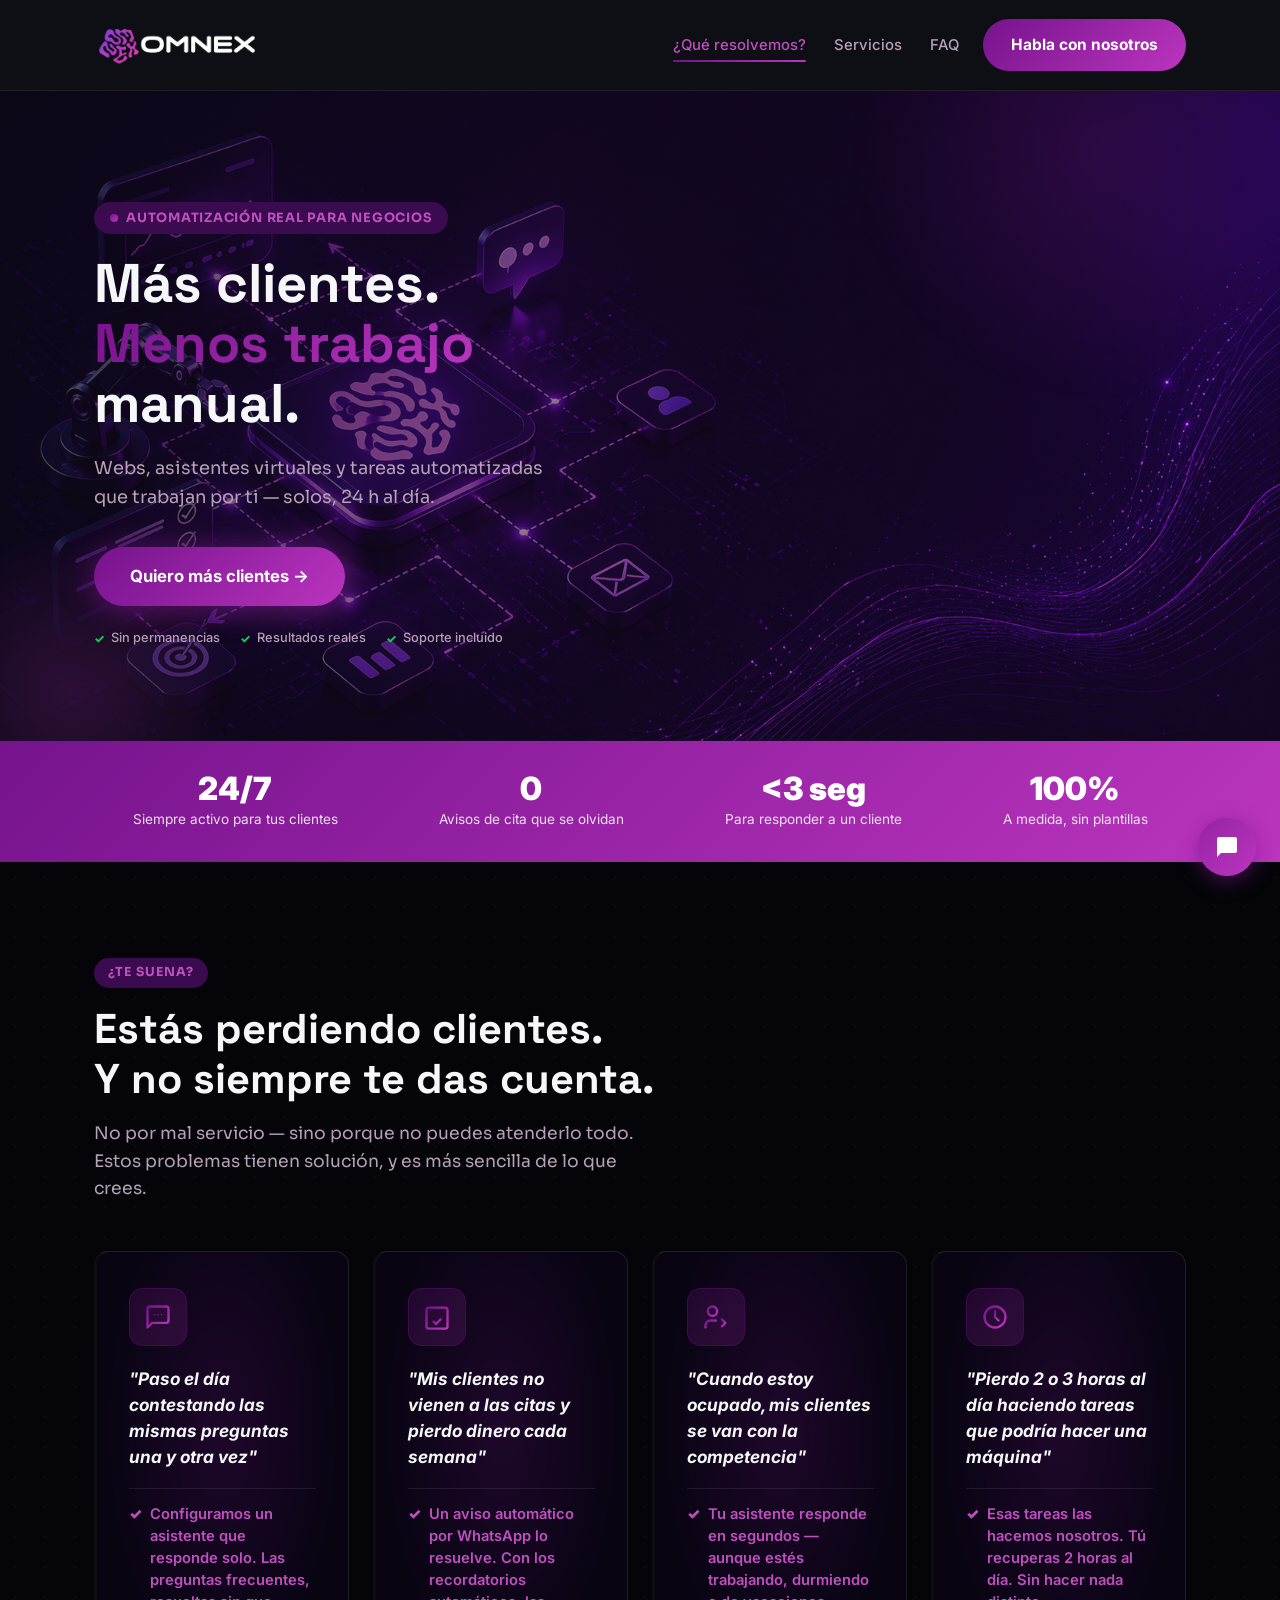
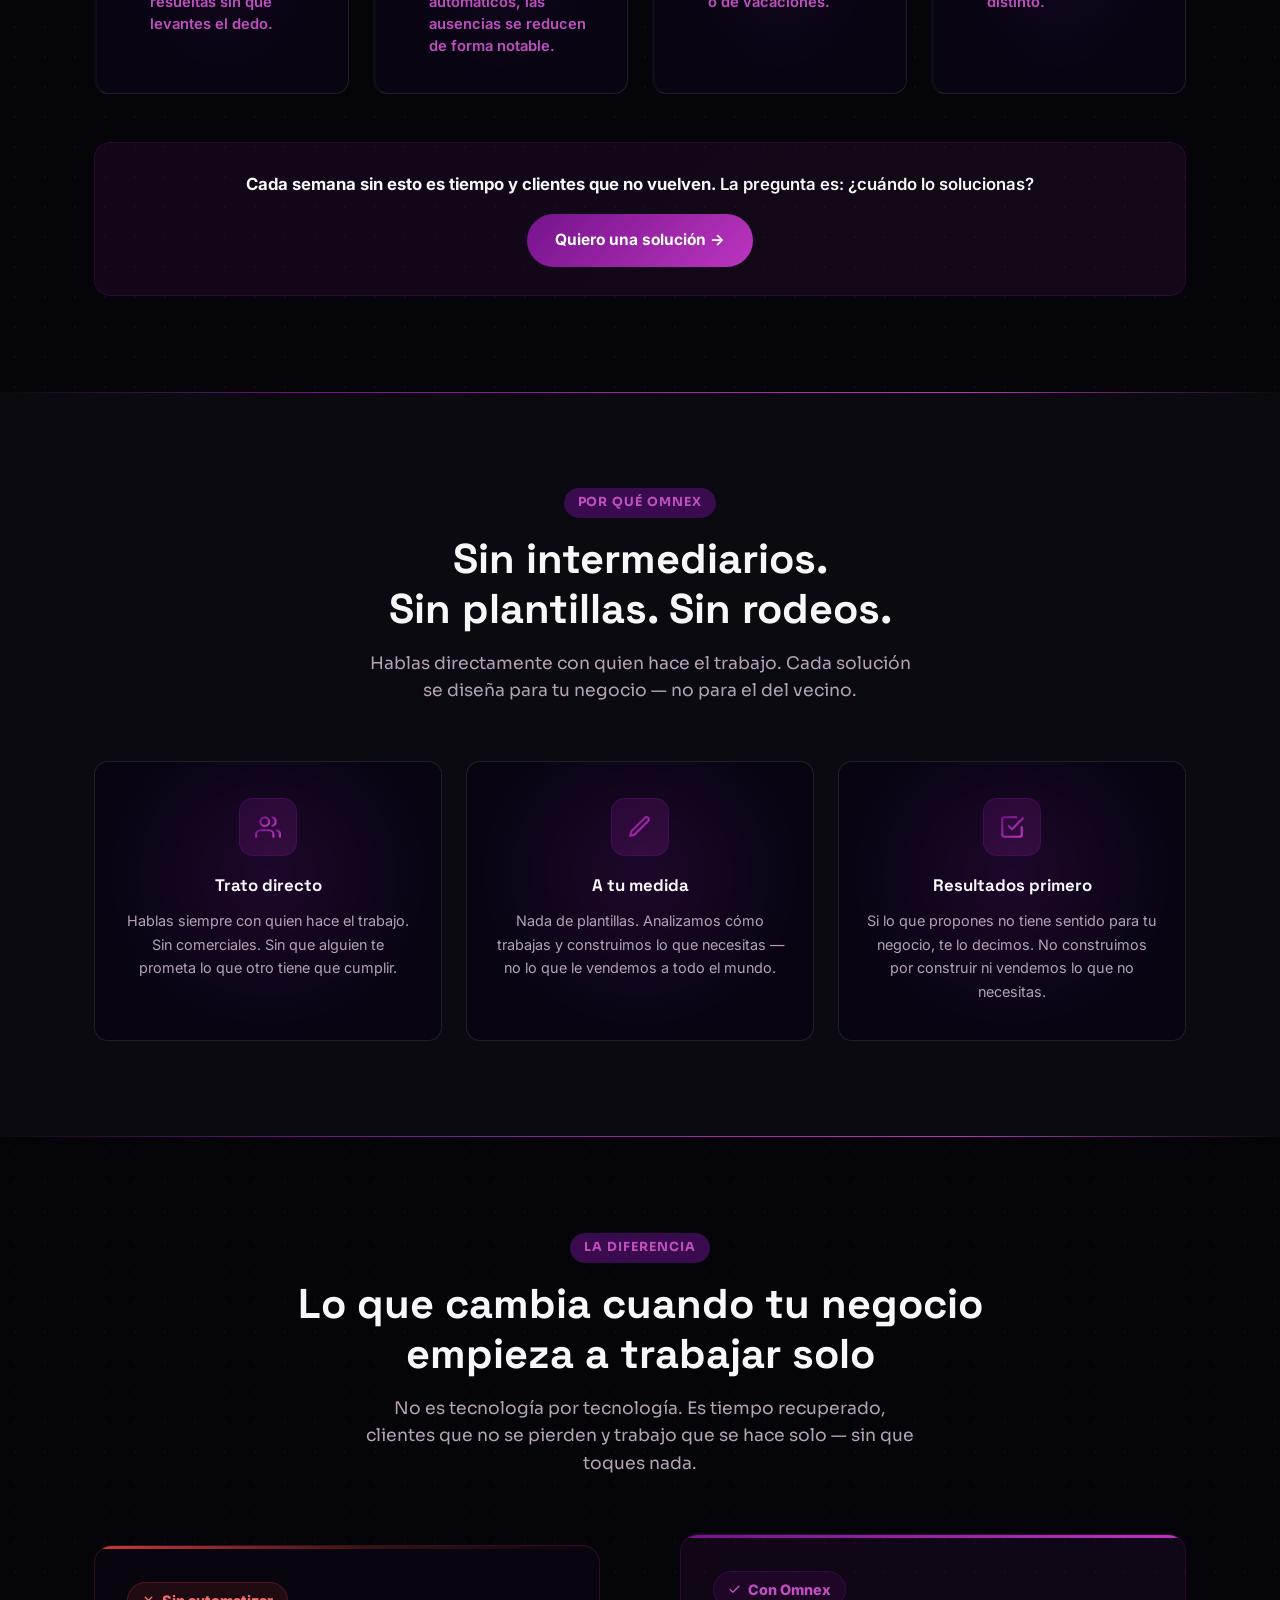
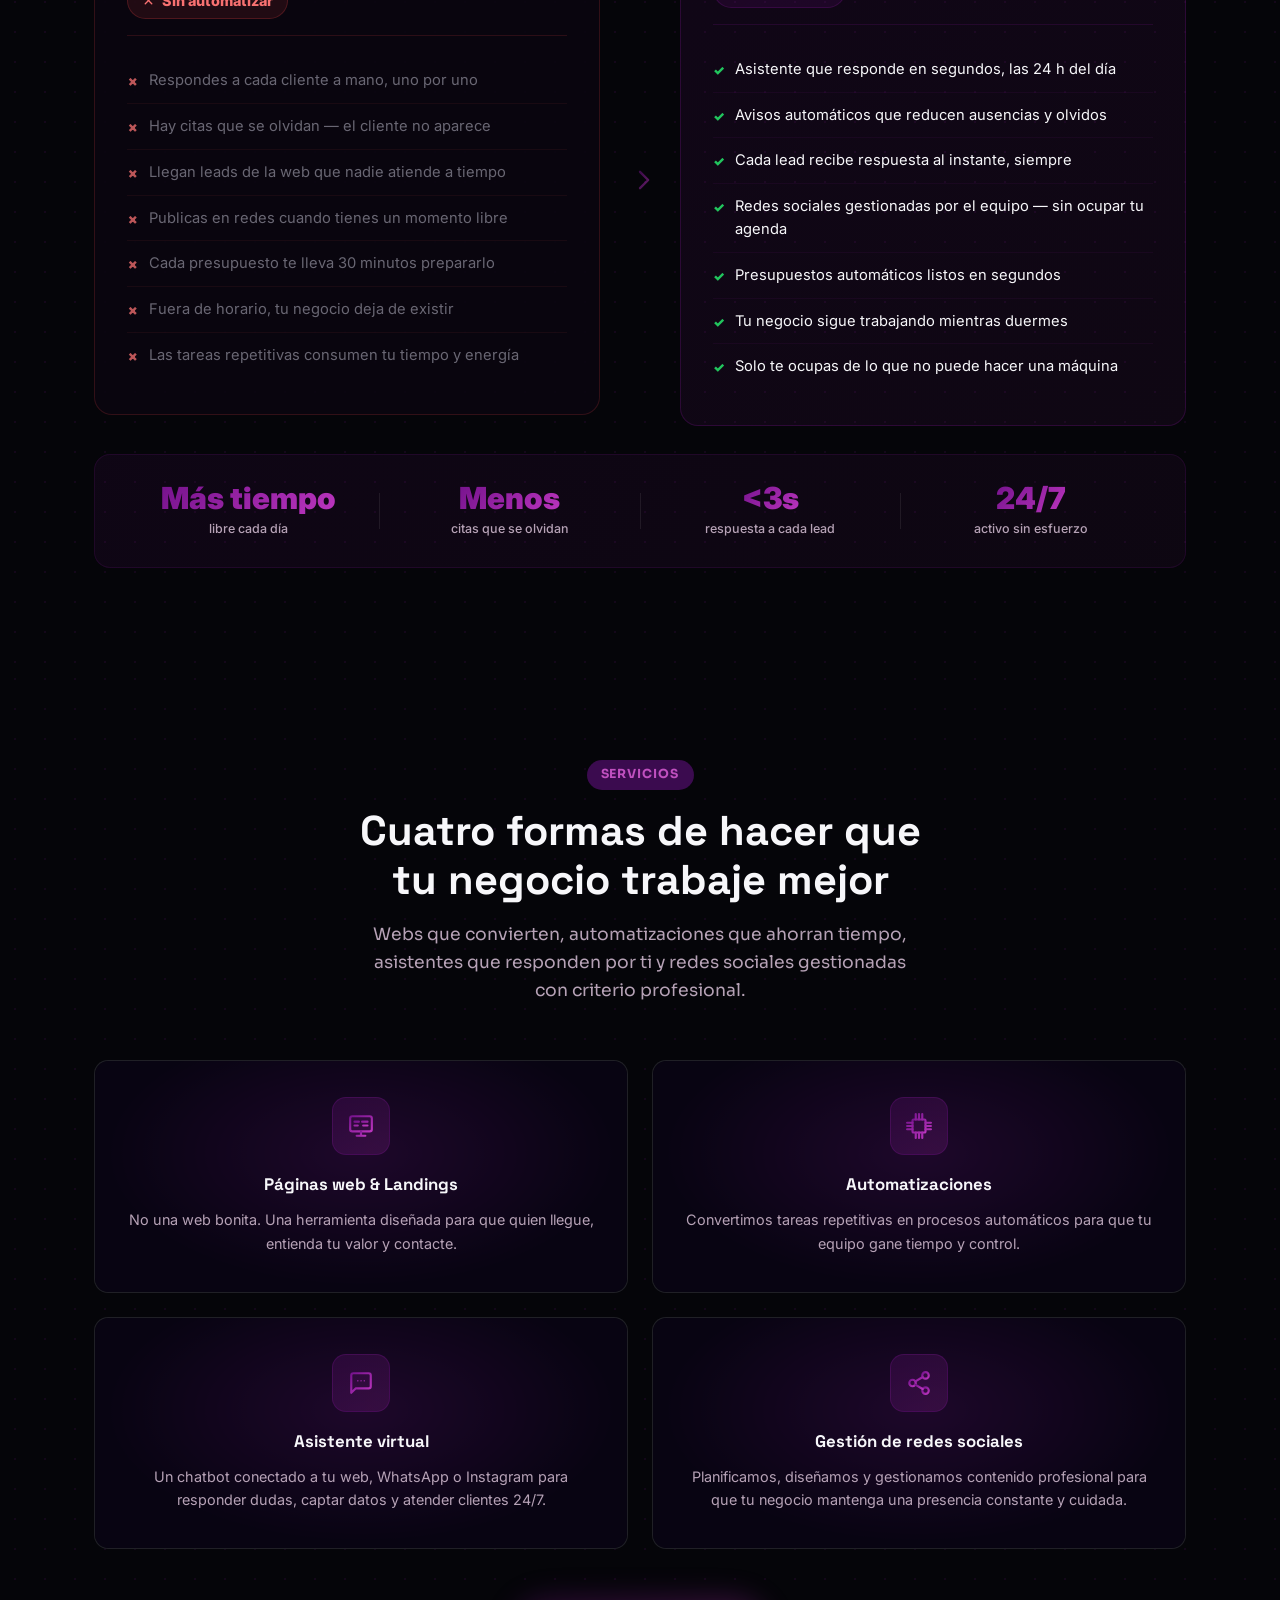
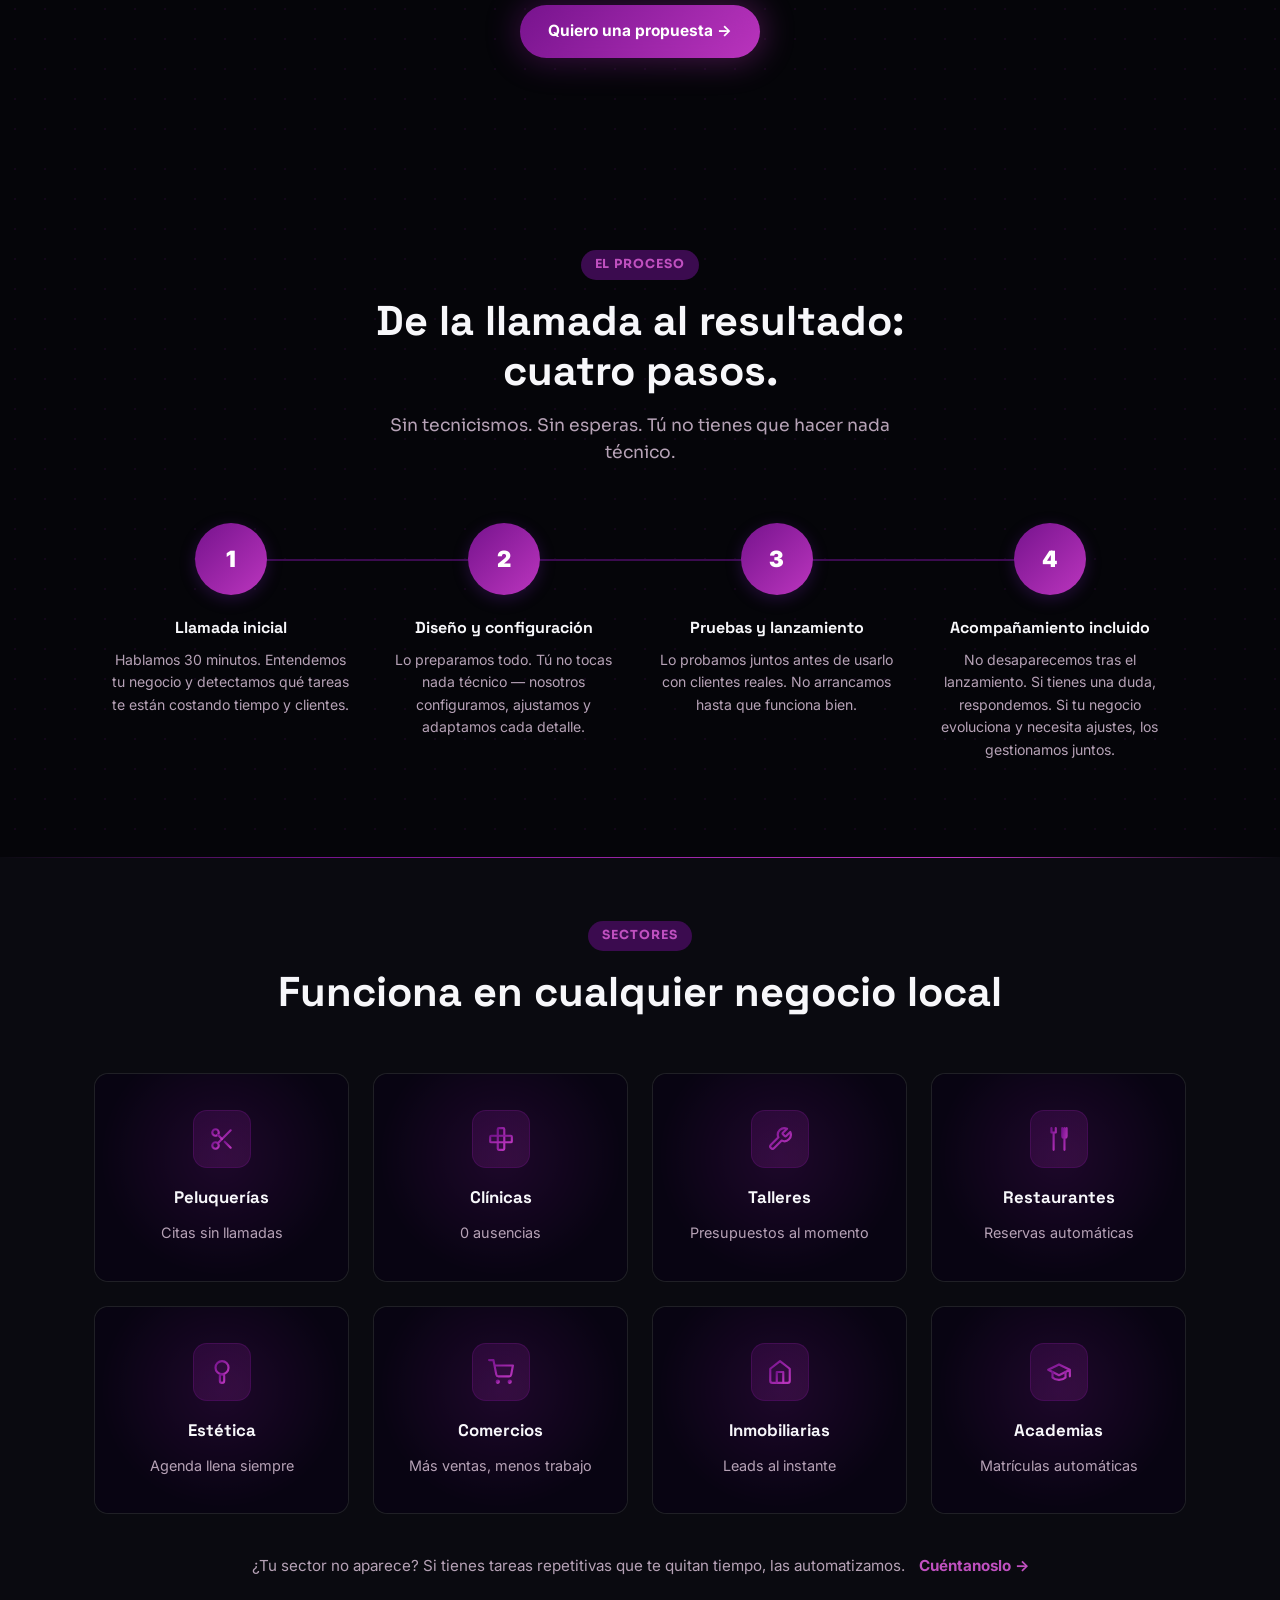
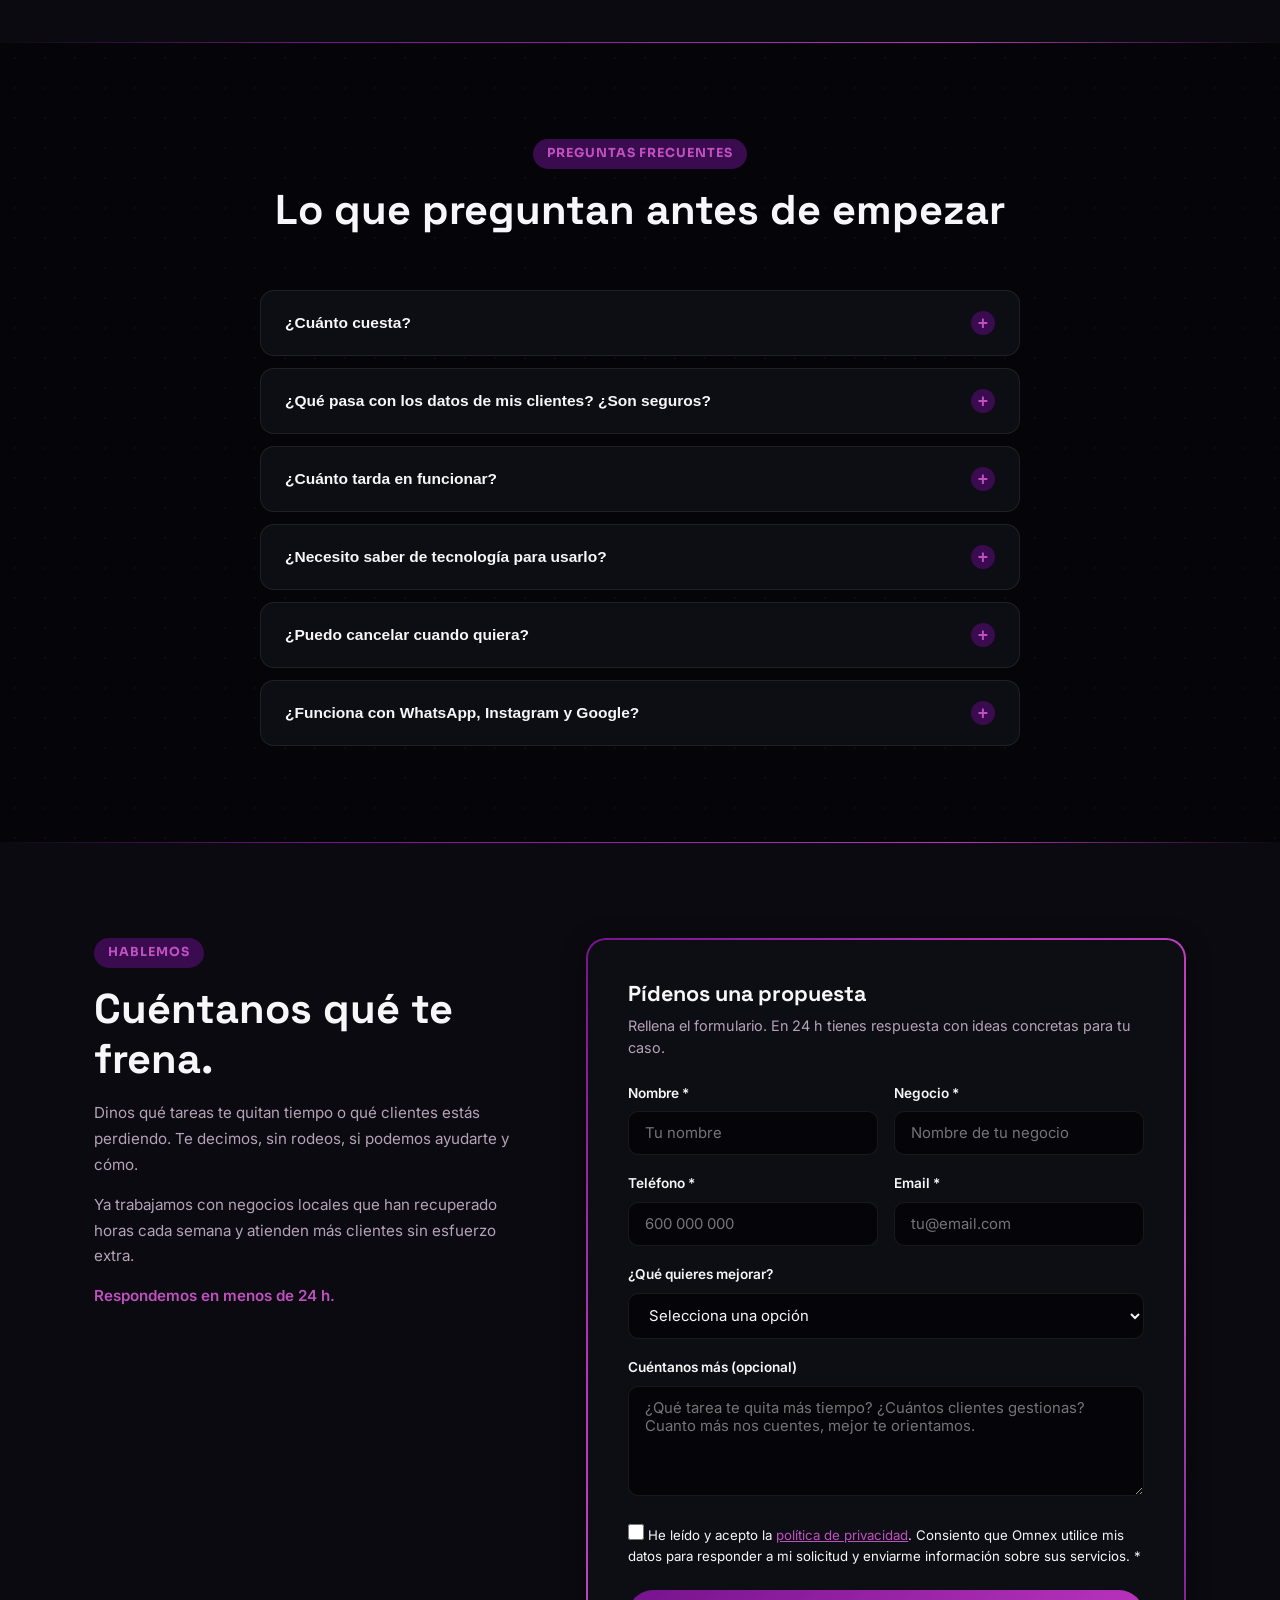
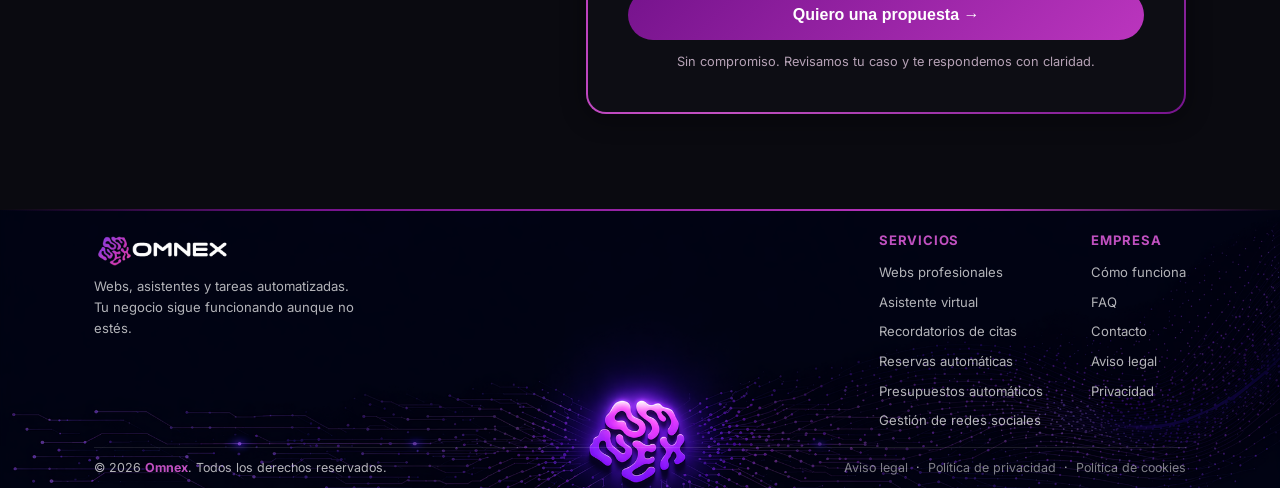
==== commit 2b113f85: "Add files via upload" ====
--- a/Omnex/index.html
+++ b/Omnex/index.html
@@ -3,12 +3,40 @@
 <head>
   <meta charset="UTF-8" />
   <meta name="viewport" content="width=device-width, initial-scale=1.0" />
-  <meta name="description" content="Omnex — Automatización que libera tu negocio. Respuesta 24/7, recordatorios automáticos, agendamiento sin llamadas y mucho más." />
-  <title>Omnex — Automatización que libera tu negocio</title>
+  <meta name="description" content="Creamos webs, asistentes de respuesta y herramientas que trabajan por ti: captan leads, gestionan citas y responden consultas — solos, 24 h al día." />
+  <title>Omnex | Más clientes. Menos trabajo manual.</title>
+  <link rel="icon" type="image/png" sizes="256x256" href="assets/img/favicon.png" />
+  <link rel="canonical" href="https://omnex.es" />
+  <link rel="preload" as="image" href="assets/img/fondoheader.png" />
   <link rel="preconnect" href="https://fonts.googleapis.com" />
   <link rel="preconnect" href="https://fonts.gstatic.com" crossorigin />
-  <link href="https://fonts.googleapis.com/css2?family=Inter:wght@400;500;600;700;800;900&display=swap" rel="stylesheet" />
-  <link rel="stylesheet" href="assets/css/styles.css" />
+  <link href="https://fonts.googleapis.com/css2?family=Space+Grotesk:wght@600;700;800&family=Sora:wght@400;600;700&family=Inter:wght@400;500;600;700;800;900&display=swap" rel="stylesheet" />
+  <link rel="stylesheet" href="assets/css/styles.css?v=11" />
+  <!-- Open Graph -->
+  <meta property="og:title" content="Omnex | Más clientes. Menos trabajo manual." />
+  <meta property="og:description" content="Webs, asistentes virtuales y automatizaciones para negocios locales. Tu negocio trabajando 24h al día, sin que levantes el dedo." />
+  <meta property="og:type" content="website" />
+  <meta property="og:url" content="https://omnex.es" />
+  <meta property="og:locale" content="es_ES" />
+  <script type="application/ld+json">
+  {
+    "@context": "https://schema.org",
+    "@type": "Organization",
+    "name": "Omnex",
+    "description": "Agencia especializada en webs profesionales, asistentes de respuesta automática y automatizaciones para negocios locales y pymes.",
+    "url": "https://omnex.es",
+    "address": {
+      "@type": "PostalAddress",
+      "addressLocality": "Huelva",
+      "addressCountry": "ES"
+    },
+    "contactPoint": {
+      "@type": "ContactPoint",
+      "contactType": "customer service",
+      "availableLanguage": "Spanish"
+    }
+  }
+  </script>
 </head>
 <body>
 
@@ -21,16 +49,16 @@
       <svg viewBox="0 0 110 110" fill="none" xmlns="http://www.w3.org/2000/svg">
         <defs>
           <linearGradient id="ringGrad" x1="0%" y1="0%" x2="100%" y2="100%">
-            <stop offset="0%" stop-color="#7C3AED"/>
-            <stop offset="50%" stop-color="#C026D3"/>
-            <stop offset="100%" stop-color="#7C3AED" stop-opacity="0"/>
+            <stop offset="0%" stop-color="#76138D"/>
+            <stop offset="50%" stop-color="#BB35BE"/>
+            <stop offset="100%" stop-color="#76138D" stop-opacity="0"/>
           </linearGradient>
         </defs>
-        <circle cx="55" cy="55" r="48" stroke="rgba(124,58,237,.12)" stroke-width="3"/>
+        <circle cx="55" cy="55" r="48" stroke="rgba(118,19,141,.12)" stroke-width="3"/>
         <path d="M55 7 A48 48 0 1 1 54.99 7" stroke="url(#ringGrad)" stroke-width="3" stroke-linecap="round" stroke-dasharray="240 62"/>
       </svg>
       <div class="loader__ring-logo">
-        <img src="assets/img/Logo_pentagono-removebg-preview.png" alt="Omnex" />
+        <img src="assets/img/Logo_pentagono-removebg-preview.png" alt="Omnex" width="84" height="84" />
       </div>
     </div>
     <div class="loader__brand">Omnex</div>
@@ -46,8 +74,8 @@
 <svg width="0" height="0" aria-hidden="true" style="position:absolute;overflow:hidden">
   <defs>
     <linearGradient id="ig" x1="0%" y1="0%" x2="100%" y2="100%">
-      <stop offset="0%" stop-color="#7C3AED"/>
-      <stop offset="100%" stop-color="#C026D3"/>
+      <stop offset="0%" stop-color="#76138D"/>
+      <stop offset="100%" stop-color="#BB35BE"/>
     </linearGradient>
   </defs>
 </svg>
@@ -57,11 +85,11 @@
   <div class="container">
     <div class="navbar__inner">
       <a href="#" class="logo" aria-label="Omnex inicio">
-        <img src="assets/img/Logo_Omnex-removebg-preview.png" alt="Omnex" height="68" style="display:block;" />
+        <img src="assets/img/Logo_Omnex-removebg-preview.png" alt="Omnex" width="170" height="48" style="display:block;height:auto;" />
       </a>
       <ul class="nav__links">
         <li><a href="#problemas">¿Qué resolvemos?</a></li>
-        <li><a href="#soluciones">Servicios</a></li>
+        <li><a href="#Servicios">Servicios</a></li>
         <li><a href="#faq">FAQ</a></li>
       </ul>
       <div class="nav__cta">
@@ -76,95 +104,112 @@
 
 <!-- ═══════════════════════════════════════════════════════════ HERO -->
 <section class="hero" id="inicio">
-  <div class="hero__blob"></div>
-  <div class="hero__blob2"></div>
+  <div class="hero__glow hero__glow--top" aria-hidden="true"></div>
+  <div class="hero__glow hero__glow--bottom" aria-hidden="true"></div>
   <div class="container">
     <div class="hero__inner">
+
+      <!-- ── Copy ── -->
       <div class="hero__copy">
-        <div class="hero__brand-mark">
-          <img src="assets/img/Logo_pentagono-removebg-preview.png" alt="Omnex" />
-        </div>
         <div class="hero__eyebrow">
-          <span></span>
-          Automatización inteligente para negocios
+          <span class="hero__eyebrow-dot"></span>
+          Automatización real para negocios
         </div>
         <h1 class="hero__title">
-          Automatización que<br>
-          <span class="grad">libera tu negocio</span>
+          Más clientes.<br>
+          <span class="grad">Menos trabajo</span><br>
+          manual.
         </h1>
         <p class="hero__sub">
-          Si pierdes tiempo haciendo algo que una máquina podría hacer, nosotros lo solucionamos. Olvídate de tareas repetitivas y céntrate en lo que importa.
+          Webs, asistentes virtuales y tareas automatizadas que trabajan por ti — solos, 24 h al día.
         </p>
         <div class="hero__actions">
-          <a href="#contacto" class="btn btn-primary">Habla con nosotros →</a>
-          <a href="#soluciones" class="btn btn-outline">Ver soluciones</a>
-        </div>
-      </div>
-      <div class="hero__visual fade-in">
+          <a href="#contacto" class="btn btn-primary btn-hero-primary btn-glow" data-event="click_cta_hero">Quiero más clientes →</a>
+        </div>
+        <div class="hero__trust" aria-label="Garantías">
+          <span>Sin permanencias</span>
+          <span>Resultados reales</span>
+          <span>Soporte incluido</span>
+        </div>
+      </div>
+
+      <!-- ── Visual: panel de resultados ── -->
+      <div class="hero__visual">
         <div class="hero__card-wrap">
-          <div class="hero__card">
-            <!-- Barra de estado móvil -->
-            <div class="hero__card-statusbar">
-              <span>9:41</span>
-              <div class="hero__card-statusbar-icons">
-                <svg width="15" height="11" viewBox="0 0 15 11" fill="white" opacity=".8"><rect x="0" y="3" width="3" height="8" rx="1"/><rect x="4" y="2" width="3" height="9" rx="1"/><rect x="8" y="1" width="3" height="10" rx="1"/><rect x="12" y="0" width="3" height="11" rx="1"/></svg>
-                <svg width="14" height="11" viewBox="0 0 14 11" fill="white" opacity=".8"><path d="M7 1.5C9.8 1.5 12.3 2.8 14 5c-1.7 2.2-4.2 3.5-7 3.5S1.7 7.2 0 5C1.7 2.8 4.2 1.5 7 1.5z" fill-opacity=".3"/><circle cx="7" cy="5" r="2.5"/></svg>
-                <svg width="25" height="12" viewBox="0 0 25 12" fill="none"><rect x="0.5" y="0.5" width="21" height="11" rx="3.5" stroke="white" stroke-opacity=".4"/><rect x="2" y="2" width="17" height="8" rx="2" fill="white" opacity=".85"/><path d="M23 4v4a2 2 0 000-4z" fill="white" opacity=".4"/></svg>
+
+          <div class="hero__badge-float hero__badge-float--top">
+            <svg viewBox="0 0 16 16" fill="none" width="12" height="12" aria-hidden="true">
+              <path d="M8 2v12M2 8l6-6 6 6" stroke="#C050C0" stroke-width="2" stroke-linecap="round" stroke-linejoin="round"/>
+            </svg>
+            Menos ausencias de clientes
+          </div>
+
+          <div class="hero__dashboard">
+            <div class="hero__dash-head">
+              <div class="hero__dash-title">
+                <span class="hero__dot-live" aria-hidden="true"></span>
+                Panel de resultados
+              </div>
+              <div class="hero__dash-period">Ejemplo ilustrativo</div>
+            </div>
+
+            <div class="hero__metrics" aria-label="Resultados en tiempo real">
+              <div class="hero__metric">
+                <div class="hero__metric-icon" aria-hidden="true">
+                  <svg viewBox="0 0 24 24" fill="none" width="16" height="16" stroke="#C050C0" stroke-width="2" stroke-linecap="round"><path d="M20 21v-2a4 4 0 00-4-4H8a4 4 0 00-4 4v2"/><circle cx="12" cy="7" r="4"/></svg>
+                </div>
+                <div class="hero__metric-body">
+                  <span class="hero__metric-label">Leads captados</span>
+                  <span class="hero__metric-val" data-target="47" aria-label="47 leads captados">0</span>
+                </div>
+                <span class="hero__metric-trend" aria-label="Incremento 12%">↑ 12%</span>
+              </div>
+              <div class="hero__metric">
+                <div class="hero__metric-icon" aria-hidden="true">
+                  <svg viewBox="0 0 24 24" fill="none" width="16" height="16" stroke="#C050C0" stroke-width="2" stroke-linecap="round" stroke-linejoin="round"><polygon points="13 2 3 14 12 14 11 22 21 10 12 10 13 2"/></svg>
+                </div>
+                <div class="hero__metric-body">
+                  <span class="hero__metric-label">Respuestas automáticas</span>
+                  <span class="hero__metric-val" data-target="128" aria-label="128 respuestas automáticas">0</span>
+                </div>
+                <span class="hero__metric-trend" aria-label="Incremento 8%">↑ 8%</span>
+              </div>
+              <div class="hero__metric">
+                <div class="hero__metric-icon" aria-hidden="true">
+                  <svg viewBox="0 0 24 24" fill="none" width="16" height="16" stroke="#C050C0" stroke-width="2" stroke-linecap="round"><rect x="3" y="4" width="18" height="18" rx="2"/><line x1="3" y1="9" x2="21" y2="9"/><line x1="8" y1="2" x2="8" y2="6"/><line x1="16" y1="2" x2="16" y2="6"/></svg>
+                </div>
+                <div class="hero__metric-body">
+                  <span class="hero__metric-label">Citas gestionadas</span>
+                  <span class="hero__metric-val" data-target="23" aria-label="23 citas gestionadas">0</span>
+                </div>
+                <span class="hero__metric-trend" aria-label="Incremento 21%">↑ 21%</span>
               </div>
             </div>
-            <!-- Header estilo WhatsApp -->
-            <div class="hero__card-header">
-              <span class="hero__card-back">‹</span>
-              <div class="hero__avatar">
-                <svg viewBox="0 0 24 24" width="22" height="22" fill="none" xmlns="http://www.w3.org/2000/svg">
-                  <rect x="4" y="9" width="16" height="11" rx="3" fill="white" opacity=".92"/>
-                  <rect x="9" y="5.5" width="6" height="4" rx="1.5" fill="white" opacity=".7"/>
-                  <line x1="12" y1="5.5" x2="12" y2="3.5" stroke="white" stroke-width="1.5" stroke-linecap="round"/>
-                  <circle cx="12" cy="2.8" r="1.1" fill="white" opacity=".8"/>
-                  <circle cx="9" cy="14" r="1.6" fill="#7C3AED"/>
-                  <circle cx="15" cy="14" r="1.6" fill="#7C3AED"/>
-                  <rect x="9" y="17.5" width="6" height="1.4" rx=".7" fill="#C026D3" opacity=".8"/>
-                </svg>
+
+            <div class="hero__dash-bar">
+              <div class="hero__dash-bar-head">
+                <span>Automatización activa</span>
+                <span class="hero__dash-bar-pct">99.8%</span>
               </div>
-              <div>
-                <div class="hero__chat-name">Asistente Virtual</div>
-                <div class="hero__chat-status">en línea</div>
+              <div class="hero__progress" role="progressbar" aria-valuenow="99.8" aria-valuemin="0" aria-valuemax="100">
+                <div class="hero__progress-fill"></div>
               </div>
             </div>
-            <!-- Mensajes -->
-            <div class="hero__messages">
-              <div class="msg__date">Hoy</div>
-              <div class="msg msg--bot">
-                ¡Hola! ¿En qué puedo ayudarte? 👋
-                <div class="msg__meta"><span class="msg__time">9:38</span></div>
-              </div>
-              <div class="msg msg--user">
-                ¿Tenéis cita disponible el jueves?
-                <div class="msg__meta"><span class="msg__time">9:39</span><span class="msg__ticks">✓✓</span></div>
-              </div>
-              <div class="msg msg--bot">
-                Sí, tenemos a las 10:00 y 16:30. ¿Cuál te viene bien? 📅
-                <div class="msg__meta"><span class="msg__time">9:39</span></div>
-              </div>
-              <div class="msg msg--user">
-                Las 16:30, perfecto.
-                <div class="msg__meta"><span class="msg__time">9:40</span><span class="msg__ticks">✓✓</span></div>
-              </div>
-              <div class="msg msg--bot">
-                ¡Reservado! Te envío confirmación ahora mismo. ✅
-                <div class="msg__meta"><span class="msg__time">9:40</span></div>
-              </div>
+
+            <div class="hero__dash-foot">
+              <span class="hero__dot-live hero__dot-live--sm" aria-hidden="true"></span>
+              Tu negocio trabajando 24/7
             </div>
           </div>
-          <div class="hero__floating">
-            <span class="icon"><svg viewBox="0 0 24 24" fill="url(#ig)" stroke="none"><polygon points="13 2 3 14 12 14 11 22 21 10 12 10 13 2"/></svg></span>
-            <div>
-              <div style="font-size:.75rem;color:var(--muted)">Respuesta en</div>
-              <div>menos de 3 segundos</div>
-            </div>
+
+          <div class="hero__badge-float hero__badge-float--bottom">
+            <svg viewBox="0 0 24 24" fill="none" width="12" height="12" aria-hidden="true" stroke="#C050C0" stroke-width="2.2" stroke-linecap="round" stroke-linejoin="round"><polygon points="13 2 3 14 12 14 11 22 21 10 12 10 13 2"/></svg>
+            Responde en menos de 3s
           </div>
-        </div>
-      </div>
+
+        </div>
+      </div>
+
     </div>
   </div>
 </section>
@@ -175,36 +220,36 @@
     <div class="stats__inner">
       <div class="stat fade-in">
         <div class="stat__number">24/7</div>
-        <div class="stat__label">Disponibilidad sin descanso</div>
+        <div class="stat__label">Siempre activo para tus clientes</div>
       </div>
       <div class="stat fade-in">
-        <div class="stat__number">-80%</div>
-        <div class="stat__label">Ausencias con recordatorios</div>
+        <div class="stat__number">0</div>
+        <div class="stat__label">Avisos de cita que se olvidan</div>
       </div>
       <div class="stat fade-in">
         <div class="stat__number">&lt;3 seg</div>
-        <div class="stat__label">Tiempo de respuesta</div>
+        <div class="stat__label">Para responder a un cliente</div>
       </div>
       <div class="stat fade-in">
         <div class="stat__number">100%</div>
-        <div class="stat__label">A medida para tu negocio</div>
+        <div class="stat__label">A medida, sin plantillas</div>
       </div>
       <!-- Clones para carrusel móvil continuo -->
       <div class="stat stat--dupe" aria-hidden="true">
         <div class="stat__number">24/7</div>
-        <div class="stat__label">Disponibilidad sin descanso</div>
+        <div class="stat__label">Siempre activo para tus clientes</div>
       </div>
       <div class="stat stat--dupe" aria-hidden="true">
-        <div class="stat__number">-80%</div>
-        <div class="stat__label">Ausencias con recordatorios</div>
+        <div class="stat__number">0</div>
+        <div class="stat__label">Avisos de cita que se olvidan</div>
       </div>
       <div class="stat stat--dupe" aria-hidden="true">
         <div class="stat__number">&lt;3 seg</div>
-        <div class="stat__label">Tiempo de respuesta</div>
+        <div class="stat__label">Para responder a un cliente</div>
       </div>
       <div class="stat stat--dupe" aria-hidden="true">
         <div class="stat__number">100%</div>
-        <div class="stat__label">A medida para tu negocio</div>
+        <div class="stat__label">A medida, sin plantillas</div>
       </div>
     </div>
   </div>
@@ -214,113 +259,242 @@
 <section class="section" id="problemas">
   <div class="container">
     <div class="section-head fade-in">
-      <div class="badge">¿Te identificas?</div>
-      <h2 class="section-title">Tu negocio pierde dinero cada día.<br>Y tiene solución.</h2>
-      <p class="section-sub">Estos son los problemas más comunes que tienen los negocios como el tuyo. Si alguno te suena, estás en el sitio correcto.</p>
+      <div class="badge">¿Te suena?</div>
+      <h2 class="section-title">Estás perdiendo clientes.<br>Y no siempre te das cuenta.</h2>
+      <p class="section-sub">No por mal servicio — sino porque no puedes atenderlo todo. Estos problemas tienen solución, y es más sencilla de lo que crees.</p>
     </div>
     <div class="problems__grid">
       <div class="problem-card fade-in">
         <div class="problem-card__emoji"><svg viewBox="0 0 24 24" fill="none" stroke="url(#ig)" stroke-width="2" stroke-linecap="round" stroke-linejoin="round"><path d="M21 15a2 2 0 0 1-2 2H7l-4 4V5a2 2 0 0 1 2-2h14a2 2 0 0 1 2 2z"/><circle cx="9" cy="10" r=".6" fill="url(#ig)" stroke="none"/><circle cx="12" cy="10" r=".6" fill="url(#ig)" stroke="none"/><circle cx="15" cy="10" r=".6" fill="url(#ig)" stroke="none"/></svg></div>
         <p class="problem-card__quote">"Paso el día contestando las mismas preguntas una y otra vez"</p>
-        <p class="problem-card__sol">Un asistente automático responde por ti 24/7 — tú céntrate en tu trabajo</p>
+        <p class="problem-card__sol">Configuramos un asistente que responde solo. Las preguntas frecuentes, resueltas sin que levantes el dedo.</p>
       </div>
       <div class="problem-card fade-in">
         <div class="problem-card__emoji"><svg viewBox="0 0 24 24" fill="none" stroke="url(#ig)" stroke-width="2" stroke-linecap="round" stroke-linejoin="round"><rect x="3" y="4" width="18" height="18" rx="2"/><line x1="16" y1="2" x2="16" y2="6"/><line x1="8" y1="2" x2="8" y2="6"/><line x1="3" y1="10" x2="21" y2="10"/><polyline points="9 16 11 18 15 14"/></svg></div>
         <p class="problem-card__quote">"Mis clientes no vienen a las citas y pierdo dinero cada semana"</p>
-        <p class="problem-card__sol">Recordatorio automático por WhatsApp con confirmación. Hasta un 80% menos de ausencias</p>
+        <p class="problem-card__sol">Un aviso automático por WhatsApp lo resuelve. Con los recordatorios automáticos, las ausencias se reducen de forma notable.</p>
       </div>
       <div class="problem-card fade-in">
         <div class="problem-card__emoji"><svg viewBox="0 0 24 24" fill="none" stroke="url(#ig)" stroke-width="2" stroke-linecap="round" stroke-linejoin="round"><circle cx="9" cy="7" r="4"/><path d="M3 21v-2a4 4 0 0 1 4-4h5"/><polyline points="17 14 20 17 17 20"/><line x1="14" y1="17" x2="20" y2="17"/></svg></div>
         <p class="problem-card__quote">"Cuando estoy ocupado, mis clientes se van con la competencia"</p>
-        <p class="problem-card__sol">Respuesta instantánea aunque estés en plena faena, durmiendo o de vacaciones</p>
+        <p class="problem-card__sol">Tu asistente responde en segundos — aunque estés trabajando, durmiendo o de vacaciones.</p>
       </div>
       <div class="problem-card fade-in">
         <div class="problem-card__emoji"><svg viewBox="0 0 24 24" fill="none" stroke="url(#ig)" stroke-width="2" stroke-linecap="round" stroke-linejoin="round"><circle cx="12" cy="12" r="9"/><polyline points="12 7 12 12 15 15"/></svg></div>
         <p class="problem-card__quote">"Pierdo 2 o 3 horas al día haciendo tareas que podría hacer una máquina"</p>
-        <p class="problem-card__sol">Automatizamos esas tareas. Tú recuperas tu tiempo y lo dedicas a crecer</p>
+        <p class="problem-card__sol">Esas tareas las hacemos nosotros. Tú recuperas 2 horas al día. Sin hacer nada distinto.</p>
       </div>
       <!-- Clones para carrusel móvil continuo -->
       <div class="problem-card problem-card--dupe" aria-hidden="true">
         <div class="problem-card__emoji"><svg viewBox="0 0 24 24" fill="none" stroke="url(#ig)" stroke-width="2" stroke-linecap="round" stroke-linejoin="round"><path d="M21 15a2 2 0 0 1-2 2H7l-4 4V5a2 2 0 0 1 2-2h14a2 2 0 0 1 2 2z"/><circle cx="9" cy="10" r=".6" fill="url(#ig)" stroke="none"/><circle cx="12" cy="10" r=".6" fill="url(#ig)" stroke="none"/><circle cx="15" cy="10" r=".6" fill="url(#ig)" stroke="none"/></svg></div>
         <p class="problem-card__quote">"Paso el día contestando las mismas preguntas una y otra vez"</p>
-        <p class="problem-card__sol">Un asistente automático responde por ti 24/7 — tú céntrate en tu trabajo</p>
+        <p class="problem-card__sol">Configuramos un asistente que responde solo. Las preguntas frecuentes, resueltas sin que levantes el dedo.</p>
       </div>
       <div class="problem-card problem-card--dupe" aria-hidden="true">
         <div class="problem-card__emoji"><svg viewBox="0 0 24 24" fill="none" stroke="url(#ig)" stroke-width="2" stroke-linecap="round" stroke-linejoin="round"><rect x="3" y="4" width="18" height="18" rx="2"/><line x1="16" y1="2" x2="16" y2="6"/><line x1="8" y1="2" x2="8" y2="6"/><line x1="3" y1="10" x2="21" y2="10"/><polyline points="9 16 11 18 15 14"/></svg></div>
         <p class="problem-card__quote">"Mis clientes no vienen a las citas y pierdo dinero cada semana"</p>
-        <p class="problem-card__sol">Recordatorio automático por WhatsApp con confirmación. Hasta un 80% menos de ausencias</p>
+        <p class="problem-card__sol">Un aviso automático por WhatsApp lo resuelve. Con los recordatorios automáticos, las ausencias se reducen de forma notable.</p>
       </div>
       <div class="problem-card problem-card--dupe" aria-hidden="true">
         <div class="problem-card__emoji"><svg viewBox="0 0 24 24" fill="none" stroke="url(#ig)" stroke-width="2" stroke-linecap="round" stroke-linejoin="round"><circle cx="9" cy="7" r="4"/><path d="M3 21v-2a4 4 0 0 1 4-4h5"/><polyline points="17 14 20 17 17 20"/><line x1="14" y1="17" x2="20" y2="17"/></svg></div>
         <p class="problem-card__quote">"Cuando estoy ocupado, mis clientes se van con la competencia"</p>
-        <p class="problem-card__sol">Respuesta instantánea aunque estés en plena faena, durmiendo o de vacaciones</p>
+        <p class="problem-card__sol">Tu asistente responde en segundos — aunque estés trabajando, durmiendo o de vacaciones.</p>
       </div>
       <div class="problem-card problem-card--dupe" aria-hidden="true">
         <div class="problem-card__emoji"><svg viewBox="0 0 24 24" fill="none" stroke="url(#ig)" stroke-width="2" stroke-linecap="round" stroke-linejoin="round"><circle cx="12" cy="12" r="9"/><polyline points="12 7 12 12 15 15"/></svg></div>
         <p class="problem-card__quote">"Pierdo 2 o 3 horas al día haciendo tareas que podría hacer una máquina"</p>
-        <p class="problem-card__sol">Automatizamos esas tareas. Tú recuperas tu tiempo y lo dedicas a crecer</p>
+        <p class="problem-card__sol">Esas tareas las hacemos nosotros. Tú recuperas 2 horas al día. Sin hacer nada distinto.</p>
       </div>
     </div>
     <div class="problems__cta fade-in">
-      <p>Si has reconocido alguno de estos problemas, ya sabes que necesitas esto. <strong>La pregunta es: ¿cuánto más tiempo vas a esperar?</strong></p>
-      <a href="#contacto" class="btn btn-primary">Quiero solucionarlo ahora →</a>
+      <p><strong>Cada semana sin esto es tiempo y clientes que no vuelven.</strong> La pregunta es: ¿cuándo lo solucionas?</p>
+      <a href="#contacto" class="btn btn-primary">Quiero una solución →</a>
     </div>
   </div>
 </section>
 
+<!-- ═══════════════════════════════════════════════════════════ POR QUÉ OMNEX (reubicado antes que servicios) -->
+<section class="section section--alt" id="nosotros">
+  <div class="container">
+    <div class="section-head center fade-in">
+      <div class="badge">Por qué Omnex</div>
+      <h2 class="section-title">Sin intermediarios.<br>Sin plantillas. Sin rodeos.</h2>
+      <p class="section-sub">Hablas directamente con quien hace el trabajo. Cada solución se diseña para tu negocio — no para el del vecino.</p>
+    </div>
+    <div class="trust__grid">
+      <div class="trust-card fade-in">
+        <div class="trust-card__icon">
+          <svg viewBox="0 0 24 24" fill="none" stroke="url(#ig)" stroke-width="2" stroke-linecap="round" stroke-linejoin="round"><path d="M17 21v-2a4 4 0 0 0-4-4H5a4 4 0 0 0-4 4v2"/><circle cx="9" cy="7" r="4"/><path d="M23 21v-2a4 4 0 0 0-3-3.87"/><path d="M16 3.13a4 4 0 0 1 0 7.75"/></svg>
+        </div>
+        <h3 class="trust-card__title">Trato directo</h3>
+        <p class="trust-card__text">Hablas siempre con quien hace el trabajo. Sin comerciales. Sin que alguien te prometa lo que otro tiene que cumplir.</p>
+      </div>
+      <div class="trust-card fade-in">
+        <div class="trust-card__icon">
+          <svg viewBox="0 0 24 24" fill="none" stroke="url(#ig)" stroke-width="2" stroke-linecap="round" stroke-linejoin="round"><path d="M12 20h9"/><path d="M16.5 3.5a2.121 2.121 0 0 1 3 3L7 19l-4 1 1-4L16.5 3.5z"/></svg>
+        </div>
+        <h3 class="trust-card__title">A tu medida</h3>
+        <p class="trust-card__text">Nada de plantillas. Analizamos cómo trabajas y construimos lo que necesitas — no lo que le vendemos a todo el mundo.</p>
+      </div>
+      <div class="trust-card fade-in">
+        <div class="trust-card__icon">
+          <svg viewBox="0 0 24 24" fill="none" stroke="url(#ig)" stroke-width="2" stroke-linecap="round" stroke-linejoin="round"><polyline points="9 11 12 14 22 4"/><path d="M21 12v7a2 2 0 0 1-2 2H5a2 2 0 0 1-2-2V5a2 2 0 0 1 2-2h11"/></svg>
+        </div>
+        <h3 class="trust-card__title">Resultados primero</h3>
+        <p class="trust-card__text">Si lo que propones no tiene sentido para tu negocio, te lo decimos. No construimos por construir ni vendemos lo que no necesitas.</p>
+      </div>
+    </div>
+  </div>
+</section>
+
+<!-- ═══════════════════════════════════════════════════════════ TRANSFORMACIÓN — Antes vs Después -->
+<section class="section" id="transformacion">
+  <div class="container">
+    <div class="section-head center fade-in">
+      <div class="badge">La diferencia</div>
+      <h2 class="section-title">Lo que cambia cuando tu negocio<br>empieza a trabajar solo</h2>
+      <p class="section-sub">No es tecnología por tecnología. Es tiempo recuperado, clientes que no se pierden y trabajo que se hace solo — sin que toques nada.</p>
+    </div>
+
+    <div class="transform__wrap fade-in">
+
+      <!-- ANTES -->
+      <div class="transform__col transform__col--before">
+        <div class="transform__head">
+          <span class="transform__badge transform__badge--before">
+            <svg viewBox="0 0 24 24" fill="none" stroke="currentColor" stroke-width="2.5" stroke-linecap="round" width="13" height="13" aria-hidden="true"><line x1="18" y1="6" x2="6" y2="18"/><line x1="6" y1="6" x2="18" y2="18"/></svg>
+            Sin automatizar
+          </span>
+        </div>
+        <ul class="transform__list transform__list--before">
+          <li>Respondes a cada cliente a mano, uno por uno</li>
+          <li>Hay citas que se olvidan — el cliente no aparece</li>
+          <li>Llegan leads de la web que nadie atiende a tiempo</li>
+          <li>Publicas en redes cuando tienes un momento libre</li>
+          <li>Cada presupuesto te lleva 30 minutos prepararlo</li>
+          <li>Fuera de horario, tu negocio deja de existir</li>
+          <li>Las tareas repetitivas consumen tu tiempo y energía</li>
+        </ul>
+      </div>
+
+      <!-- FLECHA CENTRAL -->
+      <div class="transform__arrow" aria-hidden="true">
+        <svg class="transform__arrow-icon" viewBox="0 0 24 24" fill="none" stroke="url(#ig)" stroke-width="2" stroke-linecap="round" stroke-linejoin="round" width="28" height="28"><line x1="5" y1="12" x2="19" y2="12"/><polyline points="12 5 19 12 12 19"/></svg>
+      </div>
+
+      <!-- DESPUÉS -->
+      <div class="transform__col transform__col--after">
+        <div class="transform__head">
+          <span class="transform__badge transform__badge--after">
+            <svg viewBox="0 0 24 24" fill="none" stroke="currentColor" stroke-width="2.5" stroke-linecap="round" stroke-linejoin="round" width="13" height="13" aria-hidden="true"><polyline points="20 6 9 17 4 12"/></svg>
+            Con Omnex
+          </span>
+        </div>
+        <ul class="transform__list transform__list--after">
+          <li>Asistente que responde en segundos, las 24 h del día</li>
+          <li>Avisos automáticos que reducen ausencias y olvidos</li>
+          <li>Cada lead recibe respuesta al instante, siempre</li>
+          <li>Redes sociales gestionadas por el equipo — sin ocupar tu agenda</li>
+          <li>Presupuestos automáticos listos en segundos</li>
+          <li>Tu negocio sigue trabajando mientras duermes</li>
+          <li>Solo te ocupas de lo que no puede hacer una máquina</li>
+        </ul>
+      </div>
+    </div>
+
+    <!-- Métricas de transformación -->
+    <div class="transform__stats fade-in">
+      <div class="transform__stat">
+        <span class="transform__stat-num">Más tiempo</span>
+        <span class="transform__stat-label">libre cada día</span>
+      </div>
+      <div class="transform__stat-sep" aria-hidden="true"></div>
+      <div class="transform__stat">
+        <span class="transform__stat-num">Menos</span>
+        <span class="transform__stat-label">citas que se olvidan</span>
+      </div>
+      <div class="transform__stat-sep" aria-hidden="true"></div>
+      <div class="transform__stat">
+        <span class="transform__stat-num">&lt;3s</span>
+        <span class="transform__stat-label">respuesta a cada lead</span>
+      </div>
+      <div class="transform__stat-sep" aria-hidden="true"></div>
+      <div class="transform__stat">
+        <span class="transform__stat-num">24/7</span>
+        <span class="transform__stat-label">activo sin esfuerzo</span>
+      </div>
+    </div>
+  </div>
+</section>
+
+
 <!-- ═══════════════════════════════════════════════════════════ SERVICIOS -->
-<section class="section section--alt" id="soluciones">
+<section class="section" id="Servicios">
   <div class="container">
     <div class="section-head center fade-in">
       <div class="badge">Servicios</div>
-      <h2 class="section-title">Todo lo que ofrecemos</h2>
-      <p class="section-sub">Páginas web, automatizaciones y chatbots con IA. Cada servicio, diseñado a medida para tu negocio.</p>
-    </div>
-    <div class="pricing__grid fade-in">
-      <!-- Páginas web -->
-      <div class="plan">
-        <div class="plan__icon"><svg viewBox="0 0 24 24" fill="none" stroke="url(#ig)" stroke-width="2" stroke-linecap="round" stroke-linejoin="round"><rect x="2" y="3" width="20" height="14" rx="2"/><line x1="2" y1="7" x2="22" y2="7"/><circle cx="5" cy="5" r=".6" fill="url(#ig)" stroke="none"/><circle cx="8" cy="5" r=".6" fill="url(#ig)" stroke="none"/><circle cx="11" cy="5" r=".6" fill="url(#ig)" stroke="none"/><line x1="9" y1="21" x2="15" y2="21"/><line x1="12" y1="17" x2="12" y2="21"/></svg></div>
-        <div class="plan__name">Páginas web &amp; Landings</div>
-        <div class="plan__ideal">Diseño único con identidad propia, rendimiento real y resultados desde el primer día</div>
-        <ul class="plan__features">
-          <li>Diseño exclusivo adaptado a tu marca y sector</li>
-          <li>Optimizada para convertir visitantes en clientes</li>
-          <li>Perfecta en móvil, tablet y escritorio</li>
-          <li>Velocidad de carga y SEO técnico de base</li>
-          <li>Conectada a tus canales: formulario, WhatsApp y más</li>
-        </ul>
-      </div>
-      <!-- Automatizaciones (destacado) -->
-      <div class="plan plan--featured">
-        <div class="plan__badge">Más solicitado</div>
-        <div class="plan__icon"><svg viewBox="0 0 24 24" fill="none" stroke="url(#ig)" stroke-width="2" stroke-linecap="round" stroke-linejoin="round"><circle cx="12" cy="12" r="3"/><path d="M19.4 15a1.65 1.65 0 0 0 .33 1.82l.06.06a2 2 0 0 1-2.83 2.83l-.06-.06a1.65 1.65 0 0 0-1.82-.33 1.65 1.65 0 0 0-1 1.51V21a2 2 0 0 1-4 0v-.09A1.65 1.65 0 0 0 9 19.4a1.65 1.65 0 0 0-1.82.33l-.06.06a2 2 0 0 1-2.83-2.83l.06-.06A1.65 1.65 0 0 0 4.68 15a1.65 1.65 0 0 0-1.51-1H3a2 2 0 0 1 0-4h.09A1.65 1.65 0 0 0 4.6 9a1.65 1.65 0 0 0-.33-1.82l-.06-.06a2 2 0 0 1 2.83-2.83l.06.06A1.65 1.65 0 0 0 9 4.68a1.65 1.65 0 0 0 1-1.51V3a2 2 0 0 1 4 0v.09a1.65 1.65 0 0 0 1 1.51 1.65 1.65 0 0 0 1.82-.33l.06-.06a2 2 0 0 1 2.83 2.83l-.06.06A1.65 1.65 0 0 0 19.4 9a1.65 1.65 0 0 0 1.51 1H21a2 2 0 0 1 0 4h-.09a1.65 1.65 0 0 0-1.51 1z"/></svg></div>
-        <div class="plan__name">Automatizaciones</div>
-        <div class="plan__ideal">Conectamos tus herramientas y procesos para que tu negocio funcione solo mientras tú creces</div>
-        <ul class="plan__features">
-          <li>Flujos a medida para cualquier proceso de tu negocio</li>
-          <li>Recordatorios que reducen ausencias drásticamente</li>
-          <li>Presupuestos y documentos generados al instante</li>
-          <li>Conectamos Google, CRM, WhatsApp, Excel y más</li>
-          <li>Más capacidad sin más personal</li>
-        </ul>
-      </div>
-      <!-- Chatbots IA -->
-      <div class="plan">
-        <div class="plan__icon"><svg viewBox="0 0 24 24" fill="none" stroke="url(#ig)" stroke-width="2" stroke-linecap="round" stroke-linejoin="round"><path d="M21 15a2 2 0 0 1-2 2H7l-4 4V5a2 2 0 0 1 2-2h14a2 2 0 0 1 2 2z"/><circle cx="9" cy="10" r=".6" fill="url(#ig)" stroke="none"/><circle cx="12" cy="10" r=".6" fill="url(#ig)" stroke="none"/><circle cx="15" cy="10" r=".6" fill="url(#ig)" stroke="none"/></svg></div>
-        <div class="plan__name">Chatbots con IA</div>
-        <div class="plan__ideal">Un asistente inteligente que conoce tu negocio, habla por ti y nunca descansa</div>
-        <ul class="plan__features">
-          <li>Entrenado con la voz y el conocimiento de tu marca</li>
-          <li>Activo 24/7 en WhatsApp, tu web e Instagram</li>
-          <li>Capta leads, responde dudas y agenda citas solo</li>
-          <li>Se integra con tus herramientas sin romper tu flujo</li>
-          <li>Mejora con cada conversación</li>
-        </ul>
-      </div>
-    </div>
-    <p class="pricing__note fade-in">
-      Todos los servicios son <strong>100% personalizables y a medida</strong>. Sin precios fijos — cuéntanos tu caso y te preparamos una propuesta sin compromiso.
-    </p>
+      <h2 class="section-title">Cuatro formas de hacer que<br>tu negocio trabaje mejor</h2>
+      <p class="section-sub">Webs que convierten, automatizaciones que ahorran tiempo, asistentes que responden por ti y redes sociales gestionadas con criterio profesional.</p>
+    </div>
+
+    <div class="services-grid">
+
+      <div class="trust-card fade-in">
+        <div class="trust-card__icon">
+          <svg viewBox="0 0 24 24" fill="none" stroke="url(#ig)" stroke-width="2" stroke-linecap="round" stroke-linejoin="round" width="26" height="26">
+            <rect x="2" y="3" width="20" height="14" rx="2"/>
+            <path d="M8 21h8M12 17v4"/>
+            <path d="M6 8h4M6 11.5h3M13 8h5M14 11.5h4"/>
+          </svg>
+        </div>
+        <h3 class="trust-card__title">Páginas web &amp; Landings</h3>
+        <p class="trust-card__text">No una web bonita. Una herramienta diseñada para que quien llegue, entienda tu valor y contacte.</p>
+      </div>
+
+      <div class="trust-card fade-in">
+        <div class="trust-card__icon">
+          <svg viewBox="0 0 24 24" fill="none" stroke="url(#ig)" stroke-width="2" stroke-linecap="round" stroke-linejoin="round" width="26" height="26">
+            <rect x="6" y="6" width="12" height="12" rx="1"/>
+            <path d="M9 1v5M12 1v5M15 1v5M9 18v5M12 18v5M15 18v5M1 9h5M1 12h5M1 15h5M18 9h5M18 12h5M18 15h5"/>
+          </svg>
+        </div>
+        <h3 class="trust-card__title">Automatizaciones</h3>
+        <p class="trust-card__text">Convertimos tareas repetitivas en procesos automáticos para que tu equipo gane tiempo y control.</p>
+      </div>
+
+      <div class="trust-card fade-in">
+        <div class="trust-card__icon">
+          <svg viewBox="0 0 24 24" fill="none" stroke="url(#ig)" stroke-width="2" stroke-linecap="round" stroke-linejoin="round" width="26" height="26">
+            <path d="M21 15a2 2 0 0 1-2 2H7l-4 4V5a2 2 0 0 1 2-2h14a2 2 0 0 1 2 2z"/>
+            <circle cx="9" cy="10" r=".7" fill="url(#ig)" stroke="none"/>
+            <circle cx="12" cy="10" r=".7" fill="url(#ig)" stroke="none"/>
+            <circle cx="15" cy="10" r=".7" fill="url(#ig)" stroke="none"/>
+          </svg>
+        </div>
+        <h3 class="trust-card__title">Asistente virtual</h3>
+        <p class="trust-card__text">Un chatbot conectado a tu web, WhatsApp o Instagram para responder dudas, captar datos y atender clientes 24/7.</p>
+      </div>
+
+      <div class="trust-card fade-in">
+        <div class="trust-card__icon">
+          <svg viewBox="0 0 24 24" fill="none" stroke="url(#ig)" stroke-width="2" stroke-linecap="round" stroke-linejoin="round" width="26" height="26">
+            <circle cx="18" cy="5" r="3"/>
+            <circle cx="6" cy="12" r="3"/>
+            <circle cx="18" cy="19" r="3"/>
+            <line x1="8.59" y1="13.51" x2="15.42" y2="17.49"/>
+            <line x1="15.41" y1="6.51" x2="8.59" y2="10.49"/>
+          </svg>
+        </div>
+        <h3 class="trust-card__title">Gestión de redes sociales</h3>
+        <p class="trust-card__text">Planificamos, diseñamos y gestionamos contenido profesional para que tu negocio mantenga una presencia constante y cuidada.</p>
+      </div>
+
+    </div>
+
+    <div class="services__footer fade-in">
+      <a href="#contacto" class="btn btn-primary btn-glow">Quiero una propuesta →</a>
+    </div>
+
   </div>
 </section>
 
@@ -328,70 +502,113 @@
 <section class="section" id="como-funciona">
   <div class="container">
     <div class="section-head center fade-in">
-      <div class="badge">Proceso</div>
-      <h2 class="section-title">Cómo funciona</h2>
-      <p class="section-sub">Empezar es fácil. En menos de una semana tu negocio ya trabaja en automático.</p>
+      <div class="badge">El proceso</div>
+      <h2 class="section-title">De la llamada al resultado:<br>cuatro pasos.</h2>
+      <p class="section-sub">Sin tecnicismos. Sin esperas. Tú no tienes que hacer nada técnico.</p>
     </div>
     <div class="how__steps">
       <div class="how__step fade-in">
         <div class="how__step-num">1</div>
-        <h3 class="how__step-title">Diagnóstico</h3>
-        <p class="how__step-text">Hablamos contigo, entendemos cómo funciona tu negocio y detectamos qué tareas te están robando tiempo.</p>
+        <h3 class="how__step-title">Llamada inicial</h3>
+        <p class="how__step-text">Hablamos 30 minutos. Entendemos tu negocio y detectamos qué tareas te están costando tiempo y clientes.</p>
       </div>
       <div class="how__step fade-in">
         <div class="how__step-num">2</div>
-        <h3 class="how__step-title">Configuración</h3>
-        <p class="how__step-text">Preparamos todo. Tú no tienes que hacer nada técnico. Nosotros nos encargamos de la puesta a punto completa.</p>
+        <h3 class="how__step-title">Diseño y configuración</h3>
+        <p class="how__step-text">Lo preparamos todo. Tú no tocas nada técnico — nosotros configuramos, ajustamos y adaptamos cada detalle.</p>
       </div>
       <div class="how__step fade-in">
         <div class="how__step-num">3</div>
-        <h3 class="how__step-title">Lanzamiento</h3>
-        <p class="how__step-text">Activamos la automatización y hacemos pruebas contigo. Todo funciona antes de que lo uses con clientes reales.</p>
+        <h3 class="how__step-title">Pruebas y lanzamiento</h3>
+        <p class="how__step-text">Lo probamos juntos antes de usarlo con clientes reales. No arrancamos hasta que funciona bien.</p>
       </div>
       <div class="how__step fade-in">
         <div class="how__step-num">4</div>
-        <h3 class="how__step-title">Soporte continuo</h3>
-        <p class="how__step-text">Seguimos a tu lado. Si algo cambia en tu negocio, lo adaptamos. Estamos para lo que necesites.</p>
+        <h3 class="how__step-title">Acompañamiento incluido</h3>
+        <p class="how__step-text">No desaparecemos tras el lanzamiento. Si tienes una duda, respondemos. Si tu negocio evoluciona y necesita ajustes, los gestionamos juntos.</p>
       </div>
     </div>
   </div>
 </section>
 
-<!-- ═══════════════════════════════════════════════════════════ INDUSTRIES -->
-<section class="section section--alt" id="sectores">
+<!-- ═══════════════════════════════════════════════════════════ INDUSTRIES (reducido) -->
+<section class="section section--alt section--compact" id="sectores">
   <div class="container">
     <div class="section-head center fade-in">
-      <div class="badge">Para todos los sectores</div>
-      <h2 class="section-title">Si tienes un negocio, esto es para ti</h2>
-      <p class="section-sub">Da igual tu sector. Si tienes clientes, citas o tareas repetitivas, tenemos algo para ti. Y si no ves el tuyo aquí, escríbenos — lo hacemos igual.</p>
+      <div class="badge">Sectores</div>
+      <h2 class="section-title">Funciona en cualquier negocio local</h2>
     </div>
     <div class="industries__grid">
-      <div class="industry-card fade-in"><div class="industry-card__icon"><svg viewBox="0 0 24 24" fill="none" stroke="url(#ig)" stroke-width="2" stroke-linecap="round" stroke-linejoin="round"><circle cx="6" cy="6" r="3"/><circle cx="6" cy="18" r="3"/><line x1="20" y1="4" x2="8.12" y2="15.88"/><line x1="14.47" y1="14.48" x2="20" y2="20"/><line x1="8.12" y1="8.12" x2="12" y2="12"/></svg></div><div class="industry-card__text"><div class="industry-card__name">Peluquerías</div><div class="industry-card__tag">Citas sin llamadas</div></div></div>
-      <div class="industry-card fade-in"><div class="industry-card__icon"><svg viewBox="0 0 24 24" fill="none" stroke="url(#ig)" stroke-width="2" stroke-linecap="round" stroke-linejoin="round"><rect x="3" y="3" width="18" height="18" rx="2"/><line x1="12" y1="8" x2="12" y2="16"/><line x1="8" y1="12" x2="16" y2="12"/></svg></div><div class="industry-card__text"><div class="industry-card__name">Clínicas</div><div class="industry-card__tag">0 ausencias</div></div></div>
-      <div class="industry-card fade-in"><div class="industry-card__icon"><svg viewBox="0 0 24 24" fill="none" stroke="url(#ig)" stroke-width="2" stroke-linecap="round" stroke-linejoin="round"><path d="M14.7 6.3a1 1 0 0 0 0 1.4l1.6 1.6a1 1 0 0 0 1.4 0l3.77-3.77a6 6 0 0 1-7.94 7.94l-6.91 6.91a2.12 2.12 0 0 1-3-3l6.91-6.91a6 6 0 0 1 7.94-7.94l-3.76 3.76z"/></svg></div><div class="industry-card__text"><div class="industry-card__name">Talleres</div><div class="industry-card__tag">Presupuestos al momento</div></div></div>
-      <div class="industry-card fade-in"><div class="industry-card__icon"><svg viewBox="0 0 24 24" fill="none" stroke="url(#ig)" stroke-width="2" stroke-linecap="round" stroke-linejoin="round"><path d="M5 2v4M9 2v4M7 6v16M5 6h4"/><path d="M17 2v20M15 2v7a2 2 0 0 0 4 0V2"/></svg></div><div class="industry-card__text"><div class="industry-card__name">Restaurantes</div><div class="industry-card__tag">Reservas automáticas</div></div></div>
-      <div class="industry-card fade-in"><div class="industry-card__icon"><svg viewBox="0 0 24 24" fill="none" stroke="url(#ig)" stroke-width="2" stroke-linecap="round" stroke-linejoin="round"><path d="m3 9 9-7 9 7v11a2 2 0 0 1-2 2H5a2 2 0 0 1-2-2z"/><polyline points="9 22 9 12 15 12 15 22"/></svg></div><div class="industry-card__text"><div class="industry-card__name">Inmobiliarias</div><div class="industry-card__tag">Atención 24/7</div></div></div>
-      <div class="industry-card fade-in"><div class="industry-card__icon"><svg viewBox="0 0 24 24" fill="none" stroke="url(#ig)" stroke-width="2" stroke-linecap="round" stroke-linejoin="round"><polyline points="22 12 18 12 15 21 9 3 6 12 2 12"/></svg></div><div class="industry-card__text"><div class="industry-card__name">Gimnasios</div><div class="industry-card__tag">Retención de socios</div></div></div>
-      <div class="industry-card fade-in"><div class="industry-card__icon"><svg viewBox="0 0 24 24" fill="none" stroke="url(#ig)" stroke-width="2" stroke-linecap="round" stroke-linejoin="round"><path d="M11 20A7 7 0 0 1 9.8 6.1C15.5 5 17 4.48 19 2c1 2 2 4.18 2 8 0 5.5-4.78 10-10 10z"/><path d="M2 21c0-3 1.85-5.36 5.08-6C9.5 14.52 12 13 13 12"/></svg></div><div class="industry-card__text"><div class="industry-card__name">Agricultura</div><div class="industry-card__tag">Gestión simplificada</div></div></div>
-      <div class="industry-card fade-in"><div class="industry-card__icon"><svg viewBox="0 0 24 24" fill="none" stroke="url(#ig)" stroke-width="2" stroke-linecap="round" stroke-linejoin="round"><rect x="4" y="2" width="16" height="20" rx="1"/><path d="M9 22v-4h6v4"/><rect x="8" y="6" width="2" height="2"/><rect x="14" y="6" width="2" height="2"/><rect x="8" y="11" width="2" height="2"/><rect x="14" y="11" width="2" height="2"/></svg></div><div class="industry-card__text"><div class="industry-card__name">Hostelería</div><div class="industry-card__tag">Check-in automático</div></div></div>
-      <div class="industry-card fade-in"><div class="industry-card__icon"><svg viewBox="0 0 24 24" fill="none" stroke="url(#ig)" stroke-width="2" stroke-linecap="round" stroke-linejoin="round"><path d="M9.937 15.5A2 2 0 0 0 8.5 14.063l-6.135-1.582a.5.5 0 0 1 0-.962L8.5 9.936A2 2 0 0 0 9.937 8.5l1.582-6.135a.5.5 0 0 1 .963 0L14.063 8.5A2 2 0 0 0 15.5 9.937l6.135 1.581a.5.5 0 0 1 0 .964L15.5 14.063a2 2 0 0 0-1.437 1.437l-1.582 6.135a.5.5 0 0 1-.963 0z"/></svg></div><div class="industry-card__text"><div class="industry-card__name">Estética</div><div class="industry-card__tag">Agenda llena siempre</div></div></div>
-      <div class="industry-card fade-in"><div class="industry-card__icon"><svg viewBox="0 0 24 24" fill="none" stroke="url(#ig)" stroke-width="2" stroke-linecap="round" stroke-linejoin="round"><path d="m16 16 3-8 3 8c-.87.65-1.92 1-3 1s-2.13-.35-3-1z"/><path d="m2 16 3-8 3 8c-.87.65-1.92 1-3 1s-2.13-.35-3-1z"/><path d="M7 21h10"/><path d="M12 3v18"/><path d="M3 7h4c2 0 5-1 5-2s3 2 5 2h4"/></svg></div><div class="industry-card__text"><div class="industry-card__name">Asesorías</div><div class="industry-card__tag">Captación automática</div></div></div>
-      <div class="industry-card fade-in"><div class="industry-card__icon"><svg viewBox="0 0 24 24" fill="none" stroke="url(#ig)" stroke-width="2" stroke-linecap="round" stroke-linejoin="round"><path d="M6 2 3 6v14a2 2 0 0 0 2 2h14a2 2 0 0 0 2-2V6l-3-4z"/><line x1="3" y1="6" x2="21" y2="6"/><path d="M16 10a4 4 0 0 1-8 0"/></svg></div><div class="industry-card__text"><div class="industry-card__name">Comercios</div><div class="industry-card__tag">Más ventas, menos trabajo</div></div></div>
-      <div class="industry-card fade-in"><div class="industry-card__icon"><svg viewBox="0 0 24 24" fill="none" stroke="url(#ig)" stroke-width="2" stroke-linecap="round" stroke-linejoin="round"><path d="M17.8 19.2 16 11l3.5-3.5C21 6 21 4 19 2c-2-2-4-2-5.5-.5L10 5 1.8 6.2c-.5.1-.9.5-.7 1.1l1.5 4.2c.1.4.5.7 1 .7L8 12l-2 3H4l-1 1 3 2 2 3 1-1v-2l3-2-.4 3.8c0 .5.3.9.7 1l4.2 1.5c.6.2 1-.2 1.1-.7z"/></svg></div><div class="industry-card__text"><div class="industry-card__name">Turismo</div><div class="industry-card__tag">Reservas sin esfuerzo</div></div></div>
+      <div class="trust-card fade-in">
+        <div class="trust-card__icon">
+          <svg viewBox="0 0 24 24" fill="none" stroke="url(#ig)" stroke-width="2" stroke-linecap="round" stroke-linejoin="round" width="26" height="26"><circle cx="6" cy="6" r="3"/><circle cx="6" cy="18" r="3"/><line x1="20" y1="4" x2="8.12" y2="15.88"/><line x1="14.47" y1="14.48" x2="20" y2="20"/><line x1="8.12" y1="8.12" x2="12" y2="12"/></svg>
+        </div>
+        <h3 class="trust-card__title">Peluquerías</h3>
+        <p class="trust-card__text">Citas sin llamadas</p>
+      </div>
+      <div class="trust-card fade-in">
+        <div class="trust-card__icon">
+          <svg viewBox="0 0 24 24" fill="none" stroke="url(#ig)" stroke-width="2" stroke-linecap="round" stroke-linejoin="round" width="26" height="26"><rect x="9" y="2" width="6" height="20" rx="1"/><rect x="2" y="9" width="20" height="6" rx="1"/></svg>
+        </div>
+        <h3 class="trust-card__title">Clínicas</h3>
+        <p class="trust-card__text">0 ausencias</p>
+      </div>
+      <div class="trust-card fade-in">
+        <div class="trust-card__icon">
+          <svg viewBox="0 0 24 24" fill="none" stroke="url(#ig)" stroke-width="2" stroke-linecap="round" stroke-linejoin="round" width="26" height="26"><path d="M14.7 6.3a1 1 0 0 0 0 1.4l1.6 1.6a1 1 0 0 0 1.4 0l3.77-3.77a6 6 0 0 1-7.94 7.94l-6.91 6.91a2.12 2.12 0 0 1-3-3l6.91-6.91a6 6 0 0 1 7.94-7.94l-3.76 3.76z"/></svg>
+        </div>
+        <h3 class="trust-card__title">Talleres</h3>
+        <p class="trust-card__text">Presupuestos al momento</p>
+      </div>
+      <div class="trust-card fade-in">
+        <div class="trust-card__icon">
+          <svg viewBox="0 0 24 24" fill="none" stroke="url(#ig)" stroke-width="2" stroke-linecap="round" stroke-linejoin="round" width="26" height="26"><path d="M5 2v4M9 2v4M7 6v16M5 6h4"/><path d="M17 2v20M15 2v7a2 2 0 0 0 4 0V2"/></svg>
+        </div>
+        <h3 class="trust-card__title">Restaurantes</h3>
+        <p class="trust-card__text">Reservas automáticas</p>
+      </div>
+      <div class="trust-card fade-in">
+        <div class="trust-card__icon">
+          <svg viewBox="0 0 24 24" fill="none" stroke="url(#ig)" stroke-width="2" stroke-linecap="round" stroke-linejoin="round" width="26" height="26"><circle cx="12" cy="8" r="6"/><rect x="10" y="14" width="4" height="8" rx="2"/></svg>
+        </div>
+        <h3 class="trust-card__title">Estética</h3>
+        <p class="trust-card__text">Agenda llena siempre</p>
+      </div>
+      <div class="trust-card fade-in">
+        <div class="trust-card__icon">
+          <svg viewBox="0 0 24 24" fill="none" stroke="url(#ig)" stroke-width="2" stroke-linecap="round" stroke-linejoin="round" width="26" height="26"><circle cx="9" cy="21" r="1"/><circle cx="20" cy="21" r="1"/><path d="M1 1h4l2.68 13.39a2 2 0 0 0 2 1.61h9.72a2 2 0 0 0 2-1.61L23 6H6"/></svg>
+        </div>
+        <h3 class="trust-card__title">Comercios</h3>
+        <p class="trust-card__text">Más ventas, menos trabajo</p>
+      </div>
+      <div class="trust-card fade-in">
+        <div class="trust-card__icon">
+          <svg viewBox="0 0 24 24" fill="none" stroke="url(#ig)" stroke-width="2" stroke-linecap="round" stroke-linejoin="round" width="26" height="26"><path d="M3 9l9-7 9 7v11a2 2 0 0 1-2 2H5a2 2 0 0 1-2-2z"/><polyline points="9 22 9 12 15 12 15 22"/></svg>
+        </div>
+        <h3 class="trust-card__title">Inmobiliarias</h3>
+        <p class="trust-card__text">Leads al instante</p>
+      </div>
+      <div class="trust-card fade-in">
+        <div class="trust-card__icon">
+          <svg viewBox="0 0 24 24" fill="none" stroke="url(#ig)" stroke-width="2" stroke-linecap="round" stroke-linejoin="round" width="26" height="26"><path d="M22 10v6M2 10l10-5 10 5-10 5z"/><path d="M6 12v5c3 3 9 3 12 0v-5"/></svg>
+        </div>
+        <h3 class="trust-card__title">Academias</h3>
+        <p class="trust-card__text">Matrículas automáticas</p>
+      </div>
     </div>
     <div class="industries__footer fade-in">
-      ¿No ves tu sector? <strong>Da igual — si hay tareas que te roban tiempo, las automatizamos.</strong>
-      <a href="#contacto" style="margin-left:10px;color:#C084FC;font-weight:700;">Hablemos →</a>
+      ¿Tu sector no aparece? Si tienes tareas repetitivas que te quitan tiempo, las automatizamos.
+      <a href="#contacto" style="margin-left:10px;color:#C050C0;font-weight:700;">Cuéntanoslo →</a>
     </div>
   </div>
 </section>
 
 <!-- ═══════════════════════════════════════════════════════════ FAQ -->
-<section class="section section--alt" id="faq">
+<section class="section" id="faq">
   <div class="container">
     <div class="section-head center fade-in">
       <div class="badge">Preguntas frecuentes</div>
-      <h2 class="section-title">Resolvemos tus dudas</h2>
+      <h2 class="section-title">Lo que preguntan antes de empezar</h2>
     </div>
     <div class="faq__list">
       <div class="faq__item">
@@ -399,63 +616,64 @@
           ¿Cuánto cuesta?
           <span class="faq__icon">+</span>
         </button>
-        <div class="faq__a"><div class="faq__a-inner">No hay precios fijos porque cada negocio es diferente. Depende de lo que necesites automatizar, el volumen de clientes y las herramientas que ya usas. Lo que sí te garantizamos: siempre sabrás el precio antes de empezar, sin sorpresas.</div></div>
+        <div class="faq__a"><div class="faq__a-inner">Depende del negocio y de lo que quieras mejorar. No hay tarifas estándar porque cada caso es diferente. Lo que sí garantizamos: precio claro antes de empezar, sin letra pequeña ni sorpresas.</div></div>
       </div>
       <div class="faq__item">
         <button class="faq__q">
           ¿Qué pasa con los datos de mis clientes? ¿Son seguros?
           <span class="faq__icon">+</span>
         </button>
-        <div class="faq__a"><div class="faq__a-inner">Tus datos y los de tus clientes se tratan con total privacidad y cumpliendo la normativa RGPD. No compartimos información con terceros. Los datos viajan cifrados y solo tú tienes acceso a tu panel.</div></div>
+        <div class="faq__a"><div class="faq__a-inner">Trabajamos con herramientas seguras y configuramos cada sistema siguiendo buenas prácticas de privacidad y RGPD. Antes de lanzar cualquier proyecto, te explicamos qué datos se usan, dónde se almacenan y quién tiene acceso. Diseñamos cada solución teniendo en cuenta la privacidad desde el principio.</div></div>
       </div>
       <div class="faq__item">
         <button class="faq__q">
-          ¿Cuánto tiempo tarda en estar todo funcionando?
+          ¿Cuánto tarda en funcionar?
           <span class="faq__icon">+</span>
         </button>
-        <div class="faq__a"><div class="faq__a-inner">En la mayoría de casos, menos de una semana. Desde que nos das el OK, configuramos todo, hacemos pruebas y lo lanzamos contigo. Para automatizaciones más complejas, puede ser un poco más, pero siempre te damos un plazo claro antes de empezar.</div></div>
+        <div class="faq__a"><div class="faq__a-inner">En la mayoría de casos, menos de una semana. Desde que nos das el OK, configuramos todo, hacemos pruebas y lo lanzamos juntos. Si es algo más complejo, te damos un plazo exacto antes de empezar.</div></div>
       </div>
       <div class="faq__item">
         <button class="faq__q">
-          ¿Necesito conocimientos técnicos para usarlo?
+          ¿Necesito saber de tecnología para usarlo?
           <span class="faq__icon">+</span>
         </button>
-        <div class="faq__a"><div class="faq__a-inner">Para nada. Tú solo tienes que usar tu negocio como siempre. Nosotros nos encargamos de toda la parte técnica. Si necesitas hacer algún ajuste o tienes una duda, nos escribes y lo resolvemos.</div></div>
+        <div class="faq__a"><div class="faq__a-inner">No hace falta saber nada. Tú sigues usando tu negocio como siempre. Nosotros nos encargamos de todo lo técnico. Si tienes alguna duda, nos escribes y lo resolvemos.</div></div>
       </div>
       <div class="faq__item">
         <button class="faq__q">
-          ¿Puedo cancelar si ya no lo necesito?
+          ¿Puedo cancelar cuando quiera?
           <span class="faq__icon">+</span>
         </button>
-        <div class="faq__a"><div class="faq__a-inner">Sí, sin permanencia ni penalizaciones. Si en algún momento decides que no lo necesitas, nos lo dices y lo cancelamos sin complicaciones. Aunque en la práctica, la mayoría de clientes no quieren volver a trabajar sin automatización.</div></div>
+        <div class="faq__a"><div class="faq__a-inner">Sí, sin permanencia ni penalizaciones. Nos lo dices y cancelamos, sin complicaciones. Aunque en la práctica, casi ningún cliente quiere volver a trabajar sin esto.</div></div>
       </div>
       <div class="faq__item">
         <button class="faq__q">
-          ¿Funciona con las herramientas que ya uso (WhatsApp, Instagram, Google...)?
+          ¿Funciona con WhatsApp, Instagram y Google?
           <span class="faq__icon">+</span>
         </button>
-        <div class="faq__a"><div class="faq__a-inner">Sí. Trabajamos con WhatsApp Business, Instagram, Google Calendar, Gmail, Excel, y la mayoría de plataformas habituales. Si usas algo diferente, cuéntanoslo y buscamos la mejor forma de integrarlo.</div></div>
+        <div class="faq__a"><div class="faq__a-inner">Sí. Conectamos WhatsApp Business, Instagram, Google Calendar, Gmail y la mayoría de herramientas habituales. Si usas algo diferente, cuéntanoslo — casi seguro podemos integrarlo.</div></div>
       </div>
     </div>
   </div>
 </section>
 
 <!-- ═══════════════════════════════════════════════════════════ CONTACT -->
-<section class="section" id="contacto">
+<section class="section section--alt" id="contacto">
   <div class="container">
     <div class="contact__inner">
       <div class="fade-in">
-        <div class="badge">Contacto</div>
-        <h2 class="contact__info-title">¿Hablamos sin compromiso?</h2>
+        <div class="badge">Hablemos</div>
+        <h2 class="contact__info-title">Cuéntanos qué te frena.</h2>
         <div class="contact__info-text">
-          <p>Cuéntanos qué tareas te están quitando tiempo o frenando tu negocio y te diremos, de forma clara, cómo automatizarlas o mejorarlas.</p>
-          <p><span style="color:#C084FC;">Sin tecnicismos.</span> <span style="color:#C084FC;">Sin rodeos.</span><br>Solo soluciones prácticas que puedes aplicar desde ya.</p>
-          <p>Ya estamos ayudando a negocios a ahorrar tiempo y dinero cada semana.</p>
-          <p style="color:#C084FC;">👉 Te respondemos en menos de 24h.</p>
+          <p>Dinos qué tareas te quitan tiempo o qué clientes estás perdiendo. Te decimos, sin rodeos, si podemos ayudarte y cómo.</p>
+          <p>Ya trabajamos con negocios locales que han recuperado horas cada semana y atienden más clientes sin esfuerzo extra.</p>
+          <p style="color:#C050C0;font-weight:600;">Respondemos en menos de 24 h.</p>
         </div>
       </div>
       <div class="contact__form fade-in">
-        <form id="contactForm">
+        <h2 class="contact__form-title">Pídenos una propuesta</h2>
+        <p class="contact__form-sub" id="formSubtext">Rellena el formulario. En 24 h tienes respuesta con ideas concretas para tu caso.</p>
+        <form id="contactForm" aria-describedby="formSubtext">
           <div class="form__row">
             <div class="form__group">
               <label for="nombre">Nombre *</label>
@@ -477,24 +695,32 @@
             </div>
           </div>
           <div class="form__group">
-            <label for="necesidad">¿Qué necesitas automatizar?</label>
+            <label for="necesidad">¿Qué quieres mejorar?</label>
             <select id="necesidad" name="necesidad">
               <option value="">Selecciona una opción</option>
               <option>Atención al cliente 24/7</option>
               <option>Recordatorios de citas</option>
-              <option>Agendamiento automático</option>
+              <option>Citas y reservas automáticas</option>
               <option>Presupuestos automáticos</option>
-              <option>Integración de herramientas</option>
-              <option>Otro / No sé, quiero asesoría</option>
+              <option>Conectar mis herramientas</option>
+              <option>Gestión de redes sociales</option>
+              <option>Todavía no lo sé — quiero que me orientéis</option>
             </select>
           </div>
           <div class="form__group">
             <label for="mensaje">Cuéntanos más (opcional)</label>
-            <textarea id="mensaje" name="mensaje" placeholder="¿Qué procesos te están quitando más tiempo? ¿Cuántos clientes gestionas al mes?"></textarea>
+            <textarea id="mensaje" name="mensaje" placeholder="¿Qué tarea te quita más tiempo? ¿Cuántos clientes gestionas? Cuanto más nos cuentes, mejor te orientamos."></textarea>
           </div>
-          <button type="submit" class="btn btn-primary form__submit">Enviar mensaje →</button>
+          <div class="form__group form__group--consent">
+            <label class="form__consent-label">
+              <input type="checkbox" name="consentimiento" id="consentimiento" required />
+              <span>He leído y acepto la <a href="politica-privacidad.html">política de privacidad</a>. Consiento que Omnex utilice mis datos para responder a mi solicitud y enviarme información sobre sus servicios. *</span>
+            </label>
+          </div>
+          <button type="submit" class="btn btn-primary form__submit">Quiero una propuesta →</button>
+          <p class="form__disclaimer">Sin compromiso. Revisamos tu caso y te respondemos con claridad.</p>
           <div class="form__success" id="formSuccess">
-            ✅ Mensaje enviado. Te responderemos lo antes posible.
+            ✅ Recibido. Te respondemos antes de 24 h.
           </div>
         </form>
       </div>
@@ -508,25 +734,25 @@
     <div class="footer__inner">
       <div>
         <div class="footer__logo">
-          <img src="assets/img/Logo_Omnex-removebg-preview.png" alt="Omnex" height="55" style="display:block;" />
-        </div>
-        <p class="footer__desc">Automatización que libera tu negocio. Olvídate de las tareas repetitivas y céntrate en crecer.</p>
+          <img src="assets/img/Logo_Omnex-removebg-preview.png" alt="Omnex" width="140" height="40" loading="lazy" style="display:block;height:auto;" />
+        </div>
+        <p class="footer__desc">Webs, asistentes y tareas automatizadas. Tu negocio sigue funcionando aunque no estés.</p>
       </div>
       <div>
-        <div class="footer__col-title">Soluciones</div>
+        <div class="footer__col-title">Servicios</div>
         <ul class="footer__links">
-          <li><span>Atención 24/7</span></li>
-          <li><span>Recordatorios</span></li>
-          <li><span>Agendamiento</span></li>
-          <li><span>Presupuestos</span></li>
-          <li><span>Integraciones</span></li>
+          <li><span>Webs profesionales</span></li>
+          <li><span>Asistente virtual</span></li>
+          <li><span>Recordatorios de citas</span></li>
+          <li><span>Reservas automáticas</span></li>
+          <li><span>Presupuestos automáticos</span></li>
+          <li><span>Gestión de redes sociales</span></li>
         </ul>
       </div>
       <div>
         <div class="footer__col-title">Empresa</div>
         <ul class="footer__links">
           <li><a href="#como-funciona">Cómo funciona</a></li>
-          <li><a href="#soluciones">Servicios</a></li>
           <li><a href="#faq">FAQ</a></li>
           <li><a href="#contacto">Contacto</a></li>
           <li><a href="aviso-legal.html">Aviso legal</a></li>
@@ -535,7 +761,7 @@
       </div>
     </div>
     <div class="footer__bottom">
-      <span>© 2026 <span style="color:#C084FC;font-weight:700;">Omnex</span>. Todos los derechos reservados.</span>
+      <span>© 2026 <span style="color:#C050C0;font-weight:700;">Omnex</span>. Todos los derechos reservados.</span>
       <span>
         <a href="aviso-legal.html">Aviso legal</a>
         &nbsp;·&nbsp;
@@ -547,17 +773,447 @@
   </div>
 </footer>
 
-<!-- ═══════════════════════════════════════════════════════════ FLOATING CHAT -->
-<div class="float-chat" id="floatChat">
-  <div class="float-chat__bubble" id="chatBubble">
-    👋 <strong class="bubble__highlight">¿Tienes dudas?</strong><br>¡Hablemos! Estoy aquí para ayudarte.
-    <button class="float-chat__close" id="chatClose" aria-label="Cerrar">×</button>
-  </div>
-  <button class="float-chat__btn" id="chatBtn" aria-label="Abrir chat">
-    <svg viewBox="0 0 24 24" fill="none" stroke="#fff" stroke-width="2" stroke-linecap="round" stroke-linejoin="round"><path d="M21 15a2 2 0 0 1-2 2H7l-4 4V5a2 2 0 0 1 2-2h14a2 2 0 0 1 2 2z"/></svg>
-  </button>
-</div>
-
-<script src="assets/js/main.js"></script>
+<!-- ═══════════════════════════════════════════════════════════════════════════
+     OMNI — Asistente Virtual de Omnex
+     ═══════════════════════════════════════════════════════════════════════════ -->
+<div id="omni-chat-root"></div>
+<script>
+(function () {
+  'use strict';
+
+  /* ── CONFIGURACIÓN ──────────────────────────────────────────── */
+  const CFG = {
+    webhookUrl: 'https://agencia-n8n.oyvucf.easypanel.host/webhook/fb7d9697-c7f2-459d-b62d-a07557e6f4e9',
+    token:      'omnex-chat-2025',
+    botName:    'Omni',
+    maxHistory: 6,
+  };
+
+  /* ── ESTADO ─────────────────────────────────────────────────── */
+  let isOpen = false;
+  let conversationId = 'conv_' + Date.now();
+  let history = [];
+
+  /* ── CSS ────────────────────────────────────────────────────── */
+  const style = document.createElement('style');
+  style.textContent = `
+    /* ── Bubble ─────────────────────────────────────── */
+    #omni-bubble {
+      position: fixed; bottom: 24px; right: 24px; z-index: 9999;
+      width: 58px; height: 58px; border-radius: 50%;
+      background: linear-gradient(135deg, #76138D, #BB35BE);
+      border: none; cursor: pointer;
+      box-shadow: 0 4px 20px rgba(118,19,141,.55);
+      display: flex; align-items: center; justify-content: center;
+      opacity: 0; transform: translateY(16px) scale(.8);
+      pointer-events: none;
+      transition: transform .2s, box-shadow .2s;
+    }
+    #omni-bubble.omni-bubble--in {
+      animation: omniBubbleReveal .6s cubic-bezier(.34,1.56,.64,1) forwards;
+      pointer-events: all;
+    }
+    #omni-bubble.omni-bubble--ready {
+      opacity: 1; transform: none; pointer-events: all;
+    }
+    @keyframes omniBubbleReveal {
+      to { opacity: 1; transform: none; }
+    }
+    #omni-bubble:hover {
+      transform: scale(1.1);
+      box-shadow: 0 6px 28px rgba(187,53,190,.7), 0 0 0 8px rgba(187,53,190,.1);
+    }
+    #omni-bubble svg { width: 24px; height: 24px; fill: #fff; }
+    #omni-bubble::before {
+      content: '';
+      position: absolute; inset: 0; border-radius: 50%;
+      background: rgba(187,53,190,.45);
+      z-index: -1; pointer-events: none;
+      animation: omniRingPulse 2.4s ease-out 0s 4;
+      animation-play-state: paused;
+    }
+    #omni-bubble.omni-bubble--ready::before {
+      animation-play-state: running;
+    }
+    @keyframes omniRingPulse {
+      0%   { transform: scale(1);   opacity: .55; }
+      100% { transform: scale(2.2); opacity: 0; }
+    }
+
+    /* ── Ventana ─────────────────────────────────────── */
+    #omni-window {
+      position: fixed; bottom: 96px; right: 24px; z-index: 9998;
+      width: 370px; max-height: 560px;
+      background: #0D0D14;
+      border: 1px solid rgba(255,255,255,.08);
+      border-radius: 18px;
+      box-shadow: 0 24px 64px rgba(0,0,0,.65),
+                  0 0 0 1px rgba(118,19,141,.2),
+                  0 0 48px rgba(118,19,141,.08);
+      display: flex; flex-direction: column;
+      font-family: 'Inter', system-ui, sans-serif; font-size: 14px;
+      overflow: hidden;
+      transition: opacity .28s cubic-bezier(.22,1,.36,1),
+                  transform .28s cubic-bezier(.22,1,.36,1);
+      opacity: 0; transform: translateY(16px) scale(.95); pointer-events: none;
+    }
+    #omni-window.open { opacity: 1; transform: none; pointer-events: all; }
+
+    /* ── Header ──────────────────────────────────────── */
+    #omni-header {
+      background: linear-gradient(135deg, #76138D 0%, #BB35BE 100%);
+      padding: 15px 18px;
+      display: flex; align-items: center; gap: 12px;
+      position: relative; overflow: hidden; flex-shrink: 0;
+    }
+    #omni-header::before {
+      content: '';
+      position: absolute; inset: 0;
+      background-image: radial-gradient(rgba(255,255,255,.12) 1px, transparent 1px);
+      background-size: 18px 18px;
+      pointer-events: none;
+    }
+    #omni-header .avatar {
+      position: relative; z-index: 1; flex-shrink: 0;
+      width: 36px; height: 36px; border-radius: 50%;
+      background: #050509;
+      border: 2px solid rgba(255,255,255,.35);
+      display: flex; align-items: center; justify-content: center;
+    }
+    #omni-header .avatar::after {
+      content: '';
+      position: absolute; bottom: 0; right: -1px;
+      width: 11px; height: 11px; border-radius: 50%;
+      background: #4ade80;
+      border: 2px solid #8B2BE2;
+    }
+    #omni-header .info { position: relative; z-index: 1; }
+    #omni-header .info .name  { font-weight: 700; font-size: 15px; color: #fff; letter-spacing: -.01em; }
+    #omni-header .info .status { font-size: 11px; color: rgba(255,255,255,.75); margin-top: 1px; }
+    #omni-close {
+      margin-left: auto; position: relative; z-index: 1; flex-shrink: 0;
+      background: rgba(255,255,255,.15); border: none; color: #fff; cursor: pointer;
+      width: 28px; height: 28px; border-radius: 50%;
+      display: flex; align-items: center; justify-content: center;
+      font-size: 18px; line-height: 1;
+      transition: background .15s;
+    }
+    #omni-close:hover { background: rgba(255,255,255,.3); }
+
+    /* ── Mensajes ────────────────────────────────────── */
+    #omni-messages {
+      flex: 1; overflow-y: auto; padding: 18px 16px;
+      display: flex; flex-direction: column; gap: 10px;
+      scroll-behavior: smooth;
+      background-image: radial-gradient(rgba(118,19,141,.1) 1px, transparent 1px);
+      background-size: 24px 24px;
+    }
+    #omni-messages::-webkit-scrollbar { width: 4px; }
+    #omni-messages::-webkit-scrollbar-track { background: transparent; }
+    #omni-messages::-webkit-scrollbar-thumb { background: rgba(118,19,141,.4); border-radius: 4px; }
+    #omni-messages::-webkit-scrollbar-thumb:hover { background: rgba(187,53,190,.6); }
+
+    .omni-msg {
+      max-width: 84%; padding: 10px 14px; border-radius: 14px;
+      line-height: 1.55; word-break: break-word; font-size: 13.5px;
+      animation: omniMsgIn .22s cubic-bezier(.22,1,.36,1) both;
+    }
+    @keyframes omniMsgIn {
+      from { opacity: 0; transform: translateY(8px) scale(.97); }
+      to   { opacity: 1; transform: none; }
+    }
+    .omni-msg.bot {
+      background: #1E1E2E;
+      border: 1px solid rgba(118,19,141,.25);
+      color: #EEEEFF; align-self: flex-start;
+      border-bottom-left-radius: 4px;
+      box-shadow: 0 2px 8px rgba(0,0,0,.35);
+    }
+    .omni-msg.user {
+      background: linear-gradient(135deg, #76138D, #BB35BE);
+      color: #fff; align-self: flex-end;
+      border-bottom-right-radius: 4px;
+      box-shadow: 0 2px 12px rgba(118,19,141,.4);
+    }
+    .omni-msg strong { font-weight: 700; }
+
+    /* ── Typing dots ─────────────────────────────────── */
+    .omni-dots { display: flex; gap: 5px; align-items: center; height: 18px; }
+    .omni-dots span {
+      width: 7px; height: 7px; border-radius: 50%;
+      background: linear-gradient(135deg, #76138D, #BB35BE);
+      animation: omniDot .9s ease-in-out infinite;
+    }
+    .omni-dots span:nth-child(2) { animation-delay: .15s; }
+    .omni-dots span:nth-child(3) { animation-delay: .3s; }
+    @keyframes omniDot {
+      0%, 60%, 100% { transform: translateY(0); opacity: .45; }
+      30%            { transform: translateY(-6px); opacity: 1; }
+    }
+
+    /* ── Sugerencias ─────────────────────────────────── */
+    .omni-suggestions {
+      display: flex; flex-wrap: wrap; gap: 6px;
+      max-width: 84%; align-self: flex-start; margin-top: -3px;
+    }
+    .omni-suggestion {
+      background: rgba(44,26,78,.8);
+      color: #C050C0;
+      border: 1px solid rgba(118,19,141,.38);
+      border-radius: 999px; padding: 5px 13px;
+      font-size: 12px; cursor: pointer; white-space: nowrap;
+      font-family: inherit;
+      transition: background .15s, border-color .15s, transform .1s;
+      animation: omniMsgIn .22s cubic-bezier(.22,1,.36,1) both;
+    }
+    .omni-suggestion:hover {
+      background: rgba(118,19,141,.28);
+      border-color: rgba(187,53,190,.6);
+      transform: translateY(-1px);
+    }
+
+    /* ── Input ───────────────────────────────────────── */
+    #omni-input-area {
+      padding: 12px 14px; background: #0D0D14;
+      border-top: 1px solid rgba(255,255,255,.06);
+      display: flex; gap: 8px; align-items: flex-end;
+      position: relative; flex-shrink: 0;
+    }
+    #omni-input-area::before {
+      content: '';
+      position: absolute; top: 0; left: 20px; right: 20px; height: 1px;
+      background: linear-gradient(90deg, transparent, rgba(118,19,141,.5), rgba(187,53,190,.5), transparent);
+    }
+    #omni-input {
+      flex: 1;
+      background: #050509;
+      border: 1px solid rgba(255,255,255,.1);
+      border-radius: 10px; padding: 9px 13px;
+      font-size: 13.5px; resize: none; max-height: 100px;
+      outline: none; line-height: 1.45;
+      font-family: 'Inter', system-ui, sans-serif;
+      color: #EEEEFF;
+      transition: border-color .2s, box-shadow .2s;
+    }
+    #omni-input::placeholder { color: #4B5563; }
+    #omni-input:focus {
+      border-color: rgba(118,19,141,.65);
+      box-shadow: 0 0 0 3px rgba(118,19,141,.15);
+    }
+    #omni-send {
+      width: 38px; height: 38px; flex-shrink: 0;
+      background: linear-gradient(135deg, #76138D, #BB35BE);
+      border: none; border-radius: 10px; cursor: pointer;
+      display: flex; align-items: center; justify-content: center;
+      transition: filter .15s, transform .15s;
+      box-shadow: 0 2px 10px rgba(118,19,141,.45);
+    }
+    #omni-send:hover { filter: brightness(1.12); transform: scale(1.06); }
+    #omni-send svg { width: 17px; height: 17px; fill: #fff; }
+    #omni-send:disabled {
+      background: #2D2D3A; box-shadow: none;
+      cursor: not-allowed; transform: none; filter: none;
+    }
+
+    /* ── Responsive ──────────────────────────────────── */
+    @media (max-width: 420px) {
+      #omni-window { width: calc(100vw - 16px); right: 8px; bottom: 82px; }
+      #omni-bubble { bottom: 16px; right: 12px; }
+    }
+
+    /* ── Reduced motion ──────────────────────────────── */
+    @media (prefers-reduced-motion: reduce) {
+      #omni-bubble::before        { animation: none; }
+      .omni-msg, .omni-suggestion { animation: none; }
+      .omni-dots span             { animation: none; opacity: .7; }
+    }
+  `;
+  document.head.appendChild(style);
+
+  /* ── HTML ───────────────────────────────────────────────────── */
+  document.getElementById('omni-chat-root').innerHTML = `
+    <div id="omni-window">
+      <div id="omni-header">
+        <div class="avatar"><img src="assets/img/Logo_pentagono-removebg-preview.png" alt="Omnex" width="32" height="32" style="display:block;width:32px;height:32px;object-fit:contain;" /></div>
+        <div class="info">
+          <div class="name">${CFG.botName}</div>
+          <div class="status">Asistente de Omnex · en línea</div>
+        </div>
+        <button id="omni-close" aria-label="Cerrar chat">×</button>
+      </div>
+      <div id="omni-messages"></div>
+      <div id="omni-input-area">
+        <textarea id="omni-input" rows="1" placeholder="Escribe tu mensaje..."></textarea>
+        <button id="omni-send" aria-label="Enviar">
+          <svg viewBox="0 0 24 24"><path d="M2.01 21 23 12 2.01 3 2 10l15 2-15 2z"/></svg>
+        </button>
+      </div>
+    </div>
+    <button id="omni-bubble" aria-label="Abrir chat con Omni">
+      <svg viewBox="0 0 24 24"><path d="M20 2H4c-1.1 0-2 .9-2 2v18l4-4h14c1.1 0 2-.9 2-2V4c0-1.1-.9-2-2-2z"/></svg>
+    </button>
+  `;
+
+  /* ── REFERENCIAS DOM ────────────────────────────────────────── */
+  const win      = document.getElementById('omni-window');
+  const bubble   = document.getElementById('omni-bubble');
+  const closeBtn = document.getElementById('omni-close');
+  const messages = document.getElementById('omni-messages');
+  const input    = document.getElementById('omni-input');
+  const sendBtn  = document.getElementById('omni-send');
+
+  /* ── HELPERS ────────────────────────────────────────────────── */
+  function parseMarkdown(text) {
+    return text
+      .replace(/\*\*(.+?)\*\*/g, '<strong>$1</strong>')
+      .replace(/\[([^\]]+)\]\((https?:\/\/[^)]+)\)/g, (_, label, url) => {
+        if (url.includes('#contacto')) {
+          return `<a href="#contacto" onclick="event.preventDefault();document.querySelector('#contacto')?.scrollIntoView({behavior:'smooth'})" style="color:#C050C0;font-weight:600;text-decoration:underline;">${label}</a>`;
+        }
+        return `<a href="${url}" target="_blank" rel="noopener" style="color:#C050C0;font-weight:600;text-decoration:underline;">${label}</a>`;
+      })
+      .replace(/\n/g, '<br>');
+  }
+
+  function addMessage(text, role, suggestions) {
+    const div = document.createElement('div');
+    div.className = 'omni-msg ' + role;
+    if (role === 'bot typing') {
+      div.innerHTML = '<div class="omni-dots"><span></span><span></span><span></span></div>';
+    } else {
+      div.innerHTML = parseMarkdown(text);
+    }
+    messages.appendChild(div);
+
+    if (suggestions && suggestions.length) {
+      const sg = document.createElement('div');
+      sg.className = 'omni-suggestions';
+      suggestions.forEach(s => {
+        const btn = document.createElement('button');
+        btn.className = 'omni-suggestion';
+        btn.textContent = s;
+        btn.onclick = () => {
+          if (s.toLowerCase().includes('propuesta')) {
+            document.querySelector('#contacto')?.scrollIntoView({ behavior: 'smooth' });
+          } else {
+            sg.remove();
+            sendMessage(s);
+          }
+        };
+        sg.appendChild(btn);
+      });
+      messages.appendChild(sg);
+    }
+
+    messages.scrollTop = messages.scrollHeight;
+    return div;
+  }
+
+  function setLoading(on) {
+    sendBtn.disabled = on;
+    input.disabled   = on;
+  }
+
+  /* ── ENVIAR MENSAJE ─────────────────────────────────────────── */
+  async function sendMessage(text) {
+    text = text.trim();
+    if (!text) return;
+
+    input.value = '';
+    input.style.height = 'auto';
+    addMessage(text, 'user');
+
+    const typingEl = addMessage('', 'bot typing');
+    setLoading(true);
+
+    try {
+      const res = await fetch(CFG.webhookUrl, {
+        method: 'POST',
+        headers: {
+          'Content-Type': 'application/json',
+          'x-chat-token': CFG.token,
+        },
+        body: JSON.stringify({
+          message: text,
+          conversationId,
+          history: history.slice(-CFG.maxHistory),
+        }),
+      });
+
+      const data = await res.json();
+      typingEl.remove();
+
+      const reply = data.reply || 'Algo salió mal. Inténtalo de nuevo.';
+      addMessage(reply, 'bot', data.suggestions);
+
+      history.push({ role: 'user',      content: text  });
+      history.push({ role: 'assistant', content: reply });
+      if (history.length > CFG.maxHistory * 2) history = history.slice(-CFG.maxHistory * 2);
+
+    } catch (err) {
+      typingEl.remove();
+      addMessage('No pude conectar con el asistente. Por favor, intenta de nuevo en unos segundos.', 'bot');
+    }
+
+    setLoading(false);
+    input.focus();
+  }
+
+  /* ── EVENTOS ────────────────────────────────────────────────── */
+  bubble.addEventListener('click', () => {
+    isOpen = !isOpen;
+    win.classList.toggle('open', isOpen);
+    if (isOpen && messages.children.length === 0) {
+      addMessage(
+        '¡Hola! Soy **Omni**, el asistente de Omnex 👋\n\n¿En qué puedo ayudarte hoy?',
+        'bot',
+        ['¿Qué servicios ofrecéis?', '¿Cómo funciona el proceso?', 'Pedir propuesta']
+      );
+      setTimeout(() => input.focus(), 100);
+    }
+  });
+
+  closeBtn.addEventListener('click', () => {
+    isOpen = false;
+    win.classList.remove('open');
+  });
+
+  sendBtn.addEventListener('click', () => sendMessage(input.value));
+
+  input.addEventListener('keydown', e => {
+    if (e.key === 'Enter' && !e.shiftKey) { e.preventDefault(); sendMessage(input.value); }
+  });
+
+  input.addEventListener('input', () => {
+    input.style.height = 'auto';
+    input.style.height = Math.min(input.scrollHeight, 100) + 'px';
+  });
+
+  /* ── Mostrar bubble tras el loader ──────────────────────────── */
+  (function revealBubble() {
+    function show() {
+      bubble.classList.add('omni-bubble--in');
+      setTimeout(() => {
+        bubble.classList.remove('omni-bubble--in');
+        bubble.classList.add('omni-bubble--ready');
+      }, 650);
+    }
+
+    const loader = document.getElementById('pageLoader');
+    if (!loader) { setTimeout(show, 300); return; }
+
+    const observer = new MutationObserver(() => {
+      if (loader.classList.contains('loaded')) {
+        observer.disconnect();
+        setTimeout(show, 400);
+      }
+    });
+    observer.observe(loader, { attributes: true, attributeFilter: ['class'] });
+  })();
+
+})();
+</script>
+
+<script src="assets/js/main.js?v=7"></script>
 </body>
 </html>
--- a/Omnex/assets/css/styles.css
+++ b/Omnex/assets/css/styles.css
@@ -1,21 +1,21 @@
 /* ─── RESET & BASE ─────────────────────────────────────────────────────── */
 *, *::before, *::after { box-sizing: border-box; margin: 0; padding: 0; }
 :root {
-  --primary:   #6B21A8;
-  --secondary: #C026D3;
-  --grad:      linear-gradient(135deg, #7C3AED, #C026D3);
-  --grad-soft: linear-gradient(135deg, rgba(124,58,237,.18), rgba(192,38,211,.10));
-  --bg:        #0F0F17;
-  --surface:   #16161F;
-  --text:      #EEEEFF;
-  --muted:     #9CA3AF;
-  --light:     #2D1A4E;
+  --primary:   #76138D;
+  --secondary: #BB35BE;
+  --grad:      linear-gradient(135deg, #76138D, #BB35BE);
+  --grad-soft: linear-gradient(135deg, rgba(118,19,141,.18), rgba(187,53,190,.10));
+  --bg:        #050509;
+  --surface:   #0D0D14;
+  --text:      #F7F7FA;
+  --muted:     #B6A2B6;
+  --light:     #3B0B4F;
   --border:    rgba(255,255,255,0.08);
   --radius:    14px;
   --shadow:    0 4px 24px rgba(0,0,0,.45);
   --shadow-lg: 0 12px 48px rgba(0,0,0,.55);
 }
-html { scroll-behavior: smooth; overflow-x: hidden; }
+html { scroll-behavior: smooth; overflow-x: hidden; -webkit-text-size-adjust: 100%; text-size-adjust: 100%; }
 body {
   font-family: 'Inter', sans-serif;
   background: var(--bg);
@@ -26,17 +26,19 @@
 }
 a { color: inherit; text-decoration: none; }
 img { display: block; max-width: 100%; }
+h1, h2, h3, h4, h5, h6 { font-family: 'Space Grotesk', 'Inter', sans-serif; }
 
 /* ─── UTILITIES ────────────────────────────────────────────────────────── */
 .container { max-width: 1140px; margin: 0 auto; padding: 0 24px; }
 .section { padding: 96px 0; position: relative; }
-.section--alt { background: #13131C; position: relative; }
+.section--alt { background: #0A0A10; position: relative; }
 .section > .container,
 .section--alt > .container { position: relative; z-index: 1; }
 .badge {
   display: inline-block;
   background: var(--light);
-  color: #C084FC;
+  color: #C050C0;
+  font-family: 'Sora', 'Inter', sans-serif;
   font-size: .78rem;
   font-weight: 700;
   letter-spacing: .08em;
@@ -46,13 +48,13 @@
   margin-bottom: 16px;
 }
 .section-title { font-size: clamp(1.8rem, 4vw, 2.6rem); font-weight: 800; line-height: 1.2; margin-bottom: 16px; }
-.section-sub { font-size: 1.08rem; color: var(--muted); max-width: 560px; }
+.section-sub { font-family: 'Sora', 'Inter', sans-serif; font-size: 1.08rem; color: var(--muted); max-width: 560px; }
 .section-head { margin-bottom: 56px; }
 .section-head.center { text-align: center; }
 .section-head.center .section-sub { margin: 0 auto; }
 
 /* ─── FADE-IN ANIMATION ────────────────────────────────────────────────── */
-.fade-in { opacity: 0; transform: translateY(28px); transition: opacity .6s ease, transform .6s ease; }
+.fade-in { opacity: 0; transform: translateY(28px); transition: opacity .65s cubic-bezier(.22,1,.36,1), transform .65s cubic-bezier(.22,1,.36,1); }
 .fade-in.visible { opacity: 1; transform: none; }
 
 /* ─── BUTTONS ──────────────────────────────────────────────────────────── */
@@ -71,8 +73,8 @@
 .btn:hover { transform: translateY(-2px); box-shadow: var(--shadow-lg); }
 .btn-primary { background: var(--grad); color: #fff; }
 .btn-primary:hover { filter: brightness(1.08); }
-.btn-outline { background: transparent; color: #C084FC; border: 2px solid rgba(192,38,211,0.5); }
-.btn-outline:hover { background: var(--light); border-color: #C026D3; }
+.btn-outline { background: transparent; color: #C050C0; border: 2px solid rgba(187,53,190,0.5); }
+.btn-outline:hover { background: var(--light); border-color: #BB35BE; }
 .btn-white { background: #fff; color: var(--primary); }
 .btn-white:hover { background: var(--light); }
 
@@ -99,7 +101,7 @@
 .logo__text { background: var(--grad); -webkit-background-clip: text; -webkit-text-fill-color: transparent; background-clip: text; }
 .nav__links { display: flex; gap: 28px; list-style: none; margin-left: auto; }
 .nav__links a { font-size: .93rem; font-weight: 500; color: var(--muted); transition: color .15s; }
-.nav__links a:hover { color: #C084FC; }
+.nav__links a:hover { color: #C050C0; }
 .nav__cta { margin-left: 0; }
 .nav__toggle { display: none; background: none; border: none; cursor: pointer; padding: 6px; }
 .nav__toggle span { display: block; width: 24px; height: 2px; background: var(--text); margin: 5px 0; border-radius: 2px; transition: .25s; }
@@ -156,7 +158,7 @@
   position: absolute;
   inset: 0;
   background:
-    linear-gradient(105deg, rgba(8,8,15,.78) 0%, rgba(8,8,15,.45) 55%, rgba(8,8,15,.18) 100%),
+    linear-gradient(105deg, rgba(8,8,15,.70) 0%, rgba(8,8,15,.38) 55%, rgba(8,8,15,.08) 100%),
     var(--grad-soft);
   z-index: 0;
 }
@@ -164,7 +166,7 @@
 .hero__blob2 {
   position: absolute; bottom: -80px; left: -100px;
   width: 400px; height: 400px; border-radius: 50%;
-  background: radial-gradient(circle, rgba(192,38,211,.10), transparent 70%);
+  background: radial-gradient(circle, rgba(187,53,190,.10), transparent 70%);
   z-index: 0;
 }
 .hero__brand-mark { display: none; }
@@ -175,7 +177,8 @@
 }
 .hero__eyebrow {
   display: inline-flex; align-items: center; gap: 8px;
-  background: var(--light); color: #C084FC;
+  background: var(--light); color: #C050C0;
+  font-family: 'Sora', 'Inter', sans-serif;
   font-size: .8rem; font-weight: 700; letter-spacing: .06em; text-transform: uppercase;
   padding: 6px 16px; border-radius: 999px; margin-bottom: 20px;
 }
@@ -183,11 +186,12 @@
 @keyframes pulse { 0%,100% { transform: scale(1); opacity: 1; } 50% { transform: scale(1.4); opacity: .6; } }
 .hero__title { font-size: clamp(2rem, 5vw, 3.4rem); font-weight: 900; line-height: 1.1; margin-bottom: 20px; }
 .hero__title .grad { background: var(--grad); -webkit-background-clip: text; -webkit-text-fill-color: transparent; background-clip: text; }
-.hero__sub { font-size: 1.12rem; color: var(--muted); margin-bottom: 36px; max-width: 480px; }
+.hero__sub { font-family: 'Sora', 'Inter', sans-serif; font-size: 1.12rem; color: var(--muted); margin-bottom: 36px; max-width: 480px; }
 .hero__actions { display: flex; gap: 14px; flex-wrap: wrap; }
 .hero__visual { display: flex; align-items: center; justify-content: center; }
 .hero__card-wrap {
   position: relative; width: 100%; max-width: 420px; margin: 0 auto;
+  margin-bottom: 80px;
   opacity: 0; transform: translateY(24px);
   transition: opacity 1.1s cubic-bezier(.22,1,.36,1), transform 1.1s cubic-bezier(.22,1,.36,1);
 }
@@ -261,9 +265,20 @@
 .hero__floating .icon { font-size: 1.4rem; }
 .hero__floating .icon svg { width: 22px; height: 22px; }
 @media (max-width: 768px) {
-  .hero { padding: 60px 0 48px; }
-  .hero__inner { grid-template-columns: 1fr; gap: 40px; }
-  .hero__visual { display: none; }
+  .hero { padding: 48px 0 40px; }
+  .hero__inner { grid-template-columns: 1fr; gap: 28px; }
+  .hero__visual { display: flex; justify-content: center; }
+  /* Glows reposicionados para que sean visibles dentro del overflow:hidden del hero */
+  .hero__glow--top {
+    width: 380px; height: 380px;
+    top: -60px; right: -100px;
+    background: radial-gradient(circle, rgba(118,19,141,.44), transparent 68%);
+  }
+  .hero__glow--bottom {
+    width: 300px; height: 300px;
+    bottom: 30px; left: -60px;
+    background: radial-gradient(circle, rgba(187,53,190,.34), transparent 68%);
+  }
 }
 
 /* ─── STATS BAR ─────────────────────────────────────────────────────────── */
@@ -274,7 +289,7 @@
 .stat__label { font-size: .85rem; opacity: .85; margin-top: 4px; }
 
 /* ─── PROBLEMS ──────────────────────────────────────────────────────────── */
-#problemas { background-image: radial-gradient(rgba(124,58,237,.13) 1px, transparent 1px); background-size: 30px 30px; }
+#problemas { background-image: radial-gradient(rgba(118,19,141,.13) 1px, transparent 1px); background-size: 30px 30px; }
 #problemas .section-head { margin-bottom: 48px; }
 .problems__grid { display: grid; grid-template-columns: repeat(auto-fit, minmax(240px, 1fr)); gap: 24px; }
 .problem-card {
@@ -282,11 +297,11 @@
   padding: 36px 32px; border-left: 3px solid transparent;
   transition: box-shadow .2s, transform .2s, border-color .2s;
 }
-.problem-card:hover { box-shadow: var(--shadow-lg); transform: translateY(-4px); border-left-color: #C026D3; }
+.problem-card:hover { box-shadow: var(--shadow-lg); transform: translateY(-4px); border-left-color: #BB35BE; }
 .problem-card__emoji {
   width: 58px; height: 58px; border-radius: 14px;
-  background: linear-gradient(135deg, rgba(124,58,237,.22), rgba(192,38,211,.16));
-  border: 1px solid rgba(124,58,237,.3);
+  background: linear-gradient(135deg, rgba(118,19,141,.22), rgba(187,53,190,.16));
+  border: 1px solid rgba(118,19,141,.3);
   display: flex; align-items: center; justify-content: center;
   font-size: 2rem; margin-bottom: 20px; flex-shrink: 0;
 }
@@ -294,14 +309,14 @@
 .problem-card__quote { font-size: 1.08rem; font-weight: 700; color: var(--text); line-height: 1.5; margin-bottom: 18px; font-style: italic; }
 .problem-card__sol {
   display: flex; align-items: flex-start; gap: 8px;
-  font-size: .92rem; color: #C084FC; font-weight: 600;
+  font-size: .92rem; color: #C050C0; font-weight: 600;
   line-height: 1.5; padding-top: 14px; border-top: 1px solid var(--border);
 }
-.problem-card__sol::before { content: '✓'; flex-shrink: 0; color: #a855f7; font-weight: 900; }
+.problem-card__sol::before { content: '✓'; flex-shrink: 0; color: #C050C0; font-weight: 900; }
 .problems__cta {
   margin-top: 48px; text-align: center; padding: 28px 32px;
-  background: linear-gradient(135deg, rgba(124,58,237,.12), rgba(192,38,211,.08));
-  border: 1px solid rgba(124,58,237,.25); border-radius: 16px;
+  background: linear-gradient(135deg, rgba(118,19,141,.12), rgba(187,53,190,.08));
+  border: 1px solid rgba(118,19,141,.25); border-radius: 16px;
 }
 .problems__cta p { font-size: 1.05rem; font-weight: 600; color: var(--text); margin-bottom: 16px; }
 
@@ -321,8 +336,8 @@
 .sol-card:hover { box-shadow: var(--shadow-lg); transform: translateY(-4px); }
 .sol-card__icon {
   width: 52px; height: 52px;
-  background: linear-gradient(135deg, rgba(124,58,237,.22), rgba(192,38,211,.14));
-  border: 1px solid rgba(124,58,237,.3); border-radius: 12px;
+  background: linear-gradient(135deg, rgba(118,19,141,.22), rgba(187,53,190,.14));
+  border: 1px solid rgba(118,19,141,.3); border-radius: 12px;
   display: flex; align-items: center; justify-content: center;
   font-size: 1.6rem; margin-bottom: 18px; flex-shrink: 0;
 }
@@ -332,10 +347,10 @@
 .sol-card--featured {
   flex: 0 0 100%; display: grid; grid-template-columns: auto 1fr auto;
   align-items: center; gap: 28px;
-  background: linear-gradient(135deg, rgba(124,58,237,.18), rgba(192,38,211,.12));
-  border: 1px solid rgba(192,38,211,.4); padding: 36px 40px;
-}
-.sol-card--featured .sol-card__icon { width: 64px; height: 64px; font-size: 2rem; background: rgba(192,38,211,.2); flex-shrink: 0; }
+  background: linear-gradient(135deg, rgba(118,19,141,.18), rgba(187,53,190,.12));
+  border: 1px solid rgba(187,53,190,.4); padding: 36px 40px;
+}
+.sol-card--featured .sol-card__icon { width: 64px; height: 64px; font-size: 2rem; background: rgba(187,53,190,.2); flex-shrink: 0; }
 .sol-card--featured .sol-card__icon svg { width: 30px; height: 30px; }
 .sol-card--featured .sol-card__title { font-size: 1.2rem; margin-bottom: 6px; }
 .sol-card--featured .sol-card__text { font-size: .95rem; }
@@ -368,66 +383,11 @@
 }
 
 /* ─── INDUSTRIES ────────────────────────────────────────────────────────── */
-.industries__grid { display: grid; grid-template-columns: repeat(4, 1fr); gap: 14px; }
-.industry-card {
-  background: var(--surface); border: 1px solid var(--border); border-radius: var(--radius);
-  padding: 16px 14px; text-align: left; display: flex; align-items: center; gap: 10px;
-  transition: box-shadow .2s, transform .2s, border-color .2s; cursor: default;
-  min-width: 0;
-}
-.industry-card:hover { box-shadow: var(--shadow); transform: translateY(-3px); border-color: var(--secondary); }
-.industry-card__icon {
-  flex-shrink: 0;
-  width: 36px; height: 36px; background: var(--light); border-radius: 10px;
-  display: flex; align-items: center; justify-content: center; border: 1px solid rgba(124,58,237,.2);
-}
-.industry-card__icon svg { width: 17px; height: 17px; }
-.industry-card__text { min-width: 0; overflow: hidden; }
-.industry-card__name { font-size: .88rem; font-weight: 700; color: var(--text); white-space: nowrap; overflow: hidden; text-overflow: ellipsis; }
-.industry-card__tag { font-size: .72rem; color: var(--muted); margin-top: 2px; white-space: nowrap; overflow: hidden; text-overflow: ellipsis; }
+.industries__grid { display: grid; grid-template-columns: repeat(4, 1fr); gap: 24px; margin-top: 48px; }
 .industries__footer { margin-top: 40px; text-align: center; font-size: .95rem; color: var(--muted); }
-.industries__footer strong { color: #C084FC; }
-@media (max-width: 900px) { .industries__grid { grid-template-columns: repeat(3, 1fr); } }
-@media (max-width: 560px) {
-  .industries__grid { grid-template-columns: repeat(2, 1fr); gap: 10px; }
-  .industry-card { padding: 12px 10px; gap: 8px; }
-  .industry-card__icon { width: 32px; height: 32px; }
-  .industry-card__icon svg { width: 15px; height: 15px; }
-  .industry-card__name { font-size: .82rem; }
-  .industry-card__tag { font-size: .68rem; }
-}
-
-/* ─── PRICING ───────────────────────────────────────────────────────────── */
-.pricing__grid { display: grid; grid-template-columns: repeat(3, 1fr); gap: 24px; align-items: start; }
-.plan { background: var(--surface); border: 2px solid var(--border); border-radius: 20px; padding: 36px 32px; position: relative; transition: box-shadow .2s, transform .2s; }
-.plan:hover { box-shadow: var(--shadow-lg); transform: translateY(-4px); }
-.plan--featured { border-color: #7C3AED; box-shadow: 0 12px 48px rgba(124,58,237,.3); transform: scale(1.04); }
-.plan--featured:hover { transform: scale(1.04) translateY(-4px); }
-.plan__badge {
-  position: absolute; top: -14px; left: 50%; transform: translateX(-50%);
-  background: var(--grad); color: #fff; font-size: .72rem; font-weight: 700;
-  letter-spacing: .08em; text-transform: uppercase; padding: 4px 16px; border-radius: 999px;
-}
-.plan__icon {
-  width: 56px; height: 56px; border-radius: 14px;
-  background: linear-gradient(135deg, rgba(124,58,237,.22), rgba(192,38,211,.16));
-  border: 1px solid rgba(124,58,237,.3);
-  display: flex; align-items: center; justify-content: center; margin-bottom: 20px;
-}
-.plan__icon svg { width: 28px; height: 28px; }
-.plan--featured .plan__icon { background: rgba(192,38,211,.22); border-color: rgba(192,38,211,.45); }
-.plan__name { font-size: 1.2rem; font-weight: 800; margin-bottom: 6px; }
-.plan__ideal { font-size: .85rem; color: var(--muted); margin-bottom: 20px; line-height: 1.5; }
-.plan__features { list-style: none; display: flex; flex-direction: column; gap: 12px; margin-bottom: 28px; }
-.plan__features li { display: flex; align-items: flex-start; gap: 10px; font-size: .9rem; }
-.plan__features li::before { content: '✓'; font-weight: 800; color: #C084FC; flex-shrink: 0; margin-top: 1px; }
-.pricing__note { text-align: center; margin-top: 28px; font-size: .88rem; color: var(--muted); }
-.pricing__note strong { color: #C084FC; }
-@media (max-width: 900px) {
-  .pricing__grid { grid-template-columns: 1fr; max-width: 400px; margin: 0 auto; }
-  .plan--featured { transform: none; }
-  .plan--featured:hover { transform: translateY(-4px); }
-}
+.industries__footer strong { color: #C050C0; }
+@media (max-width: 768px) { .industries__grid { grid-template-columns: repeat(2, 1fr); gap: 16px; } }
+
 
 /* ─── FAQ ───────────────────────────────────────────────────────────────── */
 .faq__list { display: flex; flex-direction: column; gap: 12px; max-width: 760px; margin: 0 auto; }
@@ -441,12 +401,12 @@
 .faq__icon {
   width: 24px; height: 24px; border-radius: 50%; background: var(--light);
   display: flex; align-items: center; justify-content: center;
-  color: #C084FC; font-size: 1.1rem; flex-shrink: 0; transition: transform .25s, background .15s;
+  color: #C050C0; font-size: 1.1rem; flex-shrink: 0; transition: transform .25s, background .15s;
 }
 .faq__item.open .faq__icon { transform: rotate(45deg); background: var(--grad); color: #fff; }
 .faq__a { overflow: hidden; max-height: 0; transition: max-height .45s cubic-bezier(.4,0,.2,1); }
 .faq__item.open .faq__a { max-height: 400px; }
-.faq__item.open { border-color: rgba(124,58,237,.4); box-shadow: 0 4px 20px rgba(124,58,237,.12); }
+.faq__item.open { border-color: rgba(118,19,141,.4); box-shadow: 0 4px 20px rgba(118,19,141,.12); }
 .faq__a-inner { font-size: .93rem; color: var(--muted); line-height: 1.8; padding: 16px 24px 24px; border-top: 1px solid var(--border); }
 
 /* ─── CONTACT ───────────────────────────────────────────────────────────── */
@@ -457,24 +417,24 @@
 .contact__detail { display: flex; align-items: center; gap: 14px; margin-bottom: 16px; font-size: .93rem; }
 .contact__detail-icon {
   width: 40px; height: 40px; border-radius: 10px;
-  background: linear-gradient(135deg, rgba(124,58,237,.22), rgba(192,38,211,.14));
-  border: 1px solid rgba(124,58,237,.3);
+  background: linear-gradient(135deg, rgba(118,19,141,.22), rgba(187,53,190,.14));
+  border: 1px solid rgba(118,19,141,.3);
   display: flex; align-items: center; justify-content: center; font-size: 1.1rem; flex-shrink: 0;
 }
 .contact__detail-icon svg { width: 19px; height: 19px; }
-.contact__detail a { color: #C084FC; font-weight: 500; }
+.contact__detail a { color: #C050C0; font-weight: 500; }
 @property --grad-angle { syntax: '<angle>'; initial-value: 135deg; inherits: false; }
 @keyframes borderSpin { to { --grad-angle: 495deg; } }
 .contact__form {
   --grad-angle: 135deg;
   background:
     linear-gradient(var(--surface), var(--surface)) padding-box,
-    linear-gradient(var(--grad-angle), #7C3AED, #C026D3, #A855F7, #7C3AED) border-box;
+    linear-gradient(var(--grad-angle), #76138D, #BB35BE, #C050C0, #76138D) border-box;
   border: 2px solid transparent; border-radius: 20px; padding: 40px;
   box-shadow: var(--shadow); transition: box-shadow .3s;
   animation: borderSpin 6s linear infinite;
 }
-.contact__form:hover { box-shadow: var(--shadow), 0 0 30px rgba(124,58,237,.14); }
+.contact__form:hover { box-shadow: var(--shadow), 0 0 30px rgba(118,19,141,.14); }
 .form__row { display: grid; grid-template-columns: 1fr 1fr; gap: 16px; }
 .form__group { margin-bottom: 18px; }
 .form__group label { display: block; font-size: .85rem; font-weight: 600; margin-bottom: 7px; color: var(--text); }
@@ -510,24 +470,24 @@
 }
 .footer::before {
   content: ''; position: absolute; top: 0; left: 0; right: 0; height: 1px;
-  background: linear-gradient(90deg, transparent 0%, #7C3AED 25%, #C026D3 75%, transparent 100%);
+  background: linear-gradient(90deg, transparent 0%, #76138D 25%, #BB35BE 75%, transparent 100%);
 }
 .footer__inner { display: grid; grid-template-columns: 1fr auto auto; gap: 24px 48px; margin-bottom: 14px; align-items: start; }
 .footer__logo { display: flex; align-items: center; gap: 10px; margin-bottom: 6px; }
 .footer__desc { font-size: .82rem; line-height: 1.6; max-width: 260px; }
-.footer__col-title { font-size: .82rem; font-weight: 700; color: #C084FC; margin-bottom: 8px; text-transform: uppercase; letter-spacing: .06em; }
+.footer__col-title { font-size: .82rem; font-weight: 700; color: #C050C0; margin-bottom: 8px; text-transform: uppercase; letter-spacing: .06em; }
 .footer__links { list-style: none; display: flex; flex-direction: column; gap: 4px; }
 .footer__links a { font-size: .82rem; transition: color .15s; }
-.footer__links a:hover { color: #C084FC; }
+.footer__links a:hover { color: #C050C0; }
 .footer__links span { font-size: .82rem; }
-.footer__links li:has(span):hover span { color: #C084FC; cursor: default; }
+.footer__links li:has(span):hover span { color: #C050C0; cursor: default; }
 .footer__bottom {
   border-top: 1px solid rgba(255,255,255,.1); padding-top: 10px;
   display: flex; justify-content: space-between; align-items: center;
   flex-wrap: wrap; gap: 10px; font-size: .78rem;
 }
 .footer__bottom a { color: rgba(255,255,255,.5); transition: color .15s; }
-.footer__bottom a:hover { color: #C084FC; }
+.footer__bottom a:hover { color: #C050C0; }
 @media (max-width: 1024px) {
   .footer { background-size: 400%; }
   .footer__inner { grid-template-columns: 1fr 1fr; gap: 16px; }
@@ -537,61 +497,32 @@
   .footer__inner > div:last-child { text-align: right; justify-self: end; }
 }
 
-/* ─── FLOATING CHAT ─────────────────────────────────────────────────────── */
-.float-chat {
-  position: fixed; bottom: 28px; right: 28px; z-index: 200;
-  display: flex; flex-direction: column; align-items: flex-end; gap: 12px;
-}
-.float-chat__bubble {
-  background: var(--surface); border: 1px solid var(--border);
-  border-radius: 16px 16px 0 16px; padding: 12px 18px 12px 18px; padding-right: 28px;
-  font-size: .88rem; font-weight: 600; box-shadow: var(--shadow-lg); max-width: 220px;
-  position: relative;
-  opacity: 0; transform: translateY(10px) scale(.95); pointer-events: none;
-  transition: opacity .6s cubic-bezier(.22,1,.36,1), transform .6s cubic-bezier(.22,1,.36,1);
-}
-.float-chat__bubble.bubble-show { opacity: 1; transform: translateY(0) scale(1); pointer-events: auto; }
-.float-chat__bubble.hidden { display: none; }
-.float-chat__close {
-  position: absolute; top: 6px; right: 8px;
-  background: none; border: none; cursor: pointer;
-  color: var(--muted); font-size: 1.1rem; line-height: 1; padding: 0 2px; transition: color .15s;
-}
-.float-chat__close:hover { color: var(--text); }
-.float-chat__btn {
-  width: 60px; height: 60px; border-radius: 50%; background: var(--grad);
-  border: none; cursor: pointer; display: flex; align-items: center; justify-content: center;
-  font-size: 1.5rem; box-shadow: 0 6px 24px rgba(192,38,211,.4); transition: transform .2s, box-shadow .2s;
-}
-.float-chat__btn svg { width: 26px; height: 26px; }
-.float-chat__btn:hover { transform: scale(1.1); box-shadow: 0 8px 32px rgba(192,38,211,.55); }
-.bubble__highlight { color: #C084FC; }
 
 /* ─── SECTION SEPARATORS & PATTERNS ─────────────────────────────────────── */
 .section:not(.section--alt) {
-  background-image: radial-gradient(rgba(124,58,237,.13) 1px, transparent 1px);
+  background-image: radial-gradient(rgba(118,19,141,.13) 1px, transparent 1px);
   background-size: 30px 30px;
 }
 .section--alt::before {
   content: ''; position: absolute; top: 0; left: 0; right: 0; height: 1px;
-  background: linear-gradient(90deg, transparent 0%, #7C3AED 25%, #C026D3 75%, transparent 100%);
+  background: linear-gradient(90deg, transparent 0%, #76138D 25%, #BB35BE 75%, transparent 100%);
 }
 .section--alt::after {
   content: ''; position: absolute; bottom: 0; left: 0; right: 0; height: 1px;
-  background: linear-gradient(90deg, transparent 0%, #7C3AED 25%, #C026D3 75%, transparent 100%);
+  background: linear-gradient(90deg, transparent 0%, #76138D 25%, #BB35BE 75%, transparent 100%);
 }
 .section-blob { position: absolute; border-radius: 50%; pointer-events: none; z-index: 0; filter: blur(80px); }
 
 /* ─── PAGE LOADER ───────────────────────────────────────────────────────── */
 .page-loader {
-  position: fixed; inset: 0; z-index: 9999; background: #0F0F17;
+  position: fixed; inset: 0; z-index: 9999; background: #050509;
   display: flex; align-items: center; justify-content: center; flex-direction: column;
   transition: opacity .7s ease, transform .7s ease;
 }
 .page-loader.loaded { opacity: 0; transform: translateY(-16px); pointer-events: none; }
 .loader__bg-grid {
   position: absolute; inset: 0;
-  background-image: radial-gradient(rgba(124,58,237,.18) 1px, transparent 1px);
+  background-image: radial-gradient(rgba(118,19,141,.18) 1px, transparent 1px);
   background-size: 32px 32px; opacity: .5;
 }
 .loader__bg-blob { display: none; }
@@ -603,7 +534,7 @@
 .loader__ring-logo { position: absolute; inset: 0; display: flex; align-items: center; justify-content: center; }
 .loader__ring-logo::before {
   content: ''; position: absolute; width: 100px; height: 100px; border-radius: 50%;
-  border: 2px solid rgba(192,38,211,.6); animation: loaderShockwave .7s cubic-bezier(.22,1,.36,1) .35s both;
+  border: 2px solid rgba(187,53,190,.6); animation: loaderShockwave .7s cubic-bezier(.22,1,.36,1) .35s both;
 }
 @keyframes loaderShockwave { from { transform: scale(.2); opacity: 1; } to { transform: scale(3); opacity: 0; } }
 .loader__ring-logo img { width: 84px; height: 84px; object-fit: contain; animation: loaderLogoIn .7s cubic-bezier(0.34,1.56,0.64,1) .2s both; }
@@ -613,14 +544,16 @@
   100% { opacity: 1; transform: scale(1) rotate(0deg); }
 }
 .loader__brand {
+  font-family: 'Space Grotesk', 'Inter', sans-serif;
   font-size: 2.8rem; font-weight: 900; letter-spacing: -.02em;
-  background: linear-gradient(135deg, #7C3AED, #C026D3);
+  background: linear-gradient(135deg, #76138D, #BB35BE);
   -webkit-background-clip: text; -webkit-text-fill-color: transparent; background-clip: text;
   animation: loaderSlideUp .5s cubic-bezier(.22,1,.36,1) .75s both;
 }
 .loader__tagline {
+  font-family: 'Sora', 'Inter', sans-serif;
   font-size: .88rem; font-weight: 700; letter-spacing: .18em; text-transform: uppercase;
-  color: #9CA3AF; margin-top: -14px; animation: loaderSlideUp .5s cubic-bezier(.22,1,.36,1) .9s both;
+  color: #B6A2B6; margin-top: -14px; animation: loaderSlideUp .5s cubic-bezier(.22,1,.36,1) .9s both;
 }
 @keyframes loaderSlideUp { from { opacity: 0; transform: translateY(18px); } to { opacity: 1; transform: translateY(0); } }
 .loader__bar-wrap {
@@ -630,12 +563,12 @@
 }
 .loader__bar-fill {
   height: 100%; width: 0%;
-  background: linear-gradient(90deg, #7C3AED, #C026D3, #A855F7);
+  background: linear-gradient(90deg, #76138D, #BB35BE, #C050C0);
   border-radius: 2px; animation: loaderBarFill 1.5s cubic-bezier(.4,0,.2,1) 1.1s both;
 }
 @keyframes loaderBarFill { 0% { width: 0%; } 60% { width: 75%; } 100% { width: 100%; } }
 .loader__status {
-  font-size: .75rem; color: rgba(156,163,175,.6); letter-spacing: .06em;
+  font-size: .75rem; color: rgba(182,162,182,.6); letter-spacing: .06em;
   animation: loaderSlideUp .5s cubic-bezier(.22,1,.36,1) 1.05s both;
 }
 .loader__status span {
@@ -685,10 +618,1153 @@
   .problem-card {
     flex: 0 0 240px;
     padding: 22px 18px;
-    border-left-color: #7C3AED;
+    border-left-color: #76138D;
   }
   /* Evitar clipping vertical del carrusel en las cards con fade-in */
   .problems__grid .fade-in { opacity: 1; transform: none; transition: none; }
   .problem-card--dupe { display: block; }
   .problems__cta { margin-top: 28px; }
 }
+
+/* ─── HERO CTA PRINCIPAL — más prominente ───────────────────────────────── */
+.btn-hero-primary {
+  padding: 16px 36px;
+  font-size: 1.05rem;
+  box-shadow: 0 6px 28px rgba(118,19,141,.35);
+}
+
+
+
+/* ─── TRUST / NOSOTROS ──────────────────────────────────────────────────── */
+.trust__grid {
+  display: grid;
+  grid-template-columns: repeat(3, 1fr);
+  gap: 24px;
+  margin-top: 48px;
+}
+.trust-card {
+  background: var(--surface);
+  border: 1px solid var(--border);
+  border-radius: var(--radius);
+  padding: 36px 28px;
+  text-align: center;
+  transition: box-shadow .2s, transform .2s, border-color .2s;
+}
+.trust-card:hover { box-shadow: var(--shadow-lg); transform: translateY(-4px); border-color: rgba(118,19,141,.4); }
+.trust-card__icon {
+  width: 58px; height: 58px; border-radius: 14px;
+  background: linear-gradient(135deg, rgba(118,19,141,.22), rgba(187,53,190,.16));
+  border: 1px solid rgba(118,19,141,.3);
+  display: flex; align-items: center; justify-content: center;
+  margin: 0 auto 16px;
+}
+.trust-card__icon svg { width: 26px; height: 26px; }
+.trust-card__title { font-size: 1.05rem; font-weight: 700; margin-bottom: 10px; }
+.trust-card__text { font-size: .9rem; color: var(--muted); line-height: 1.65; }
+@media (max-width: 768px) {
+  .trust__grid { grid-template-columns: 1fr; }
+  .trust-card { padding: 28px 20px; }
+}
+
+/* ─── FORM — título, microcopy, disclaimer ──────────────────────────────── */
+.contact__form-title {
+  font-size: 1.35rem;
+  font-weight: 800;
+  margin-bottom: 8px;
+  line-height: 1.25;
+}
+.contact__form-sub {
+  font-size: .9rem;
+  color: var(--muted);
+  margin-bottom: 24px;
+  line-height: 1.5;
+}
+.form__disclaimer {
+  text-align: center;
+  font-size: .8rem;
+  color: var(--muted);
+  margin-top: 12px;
+  line-height: 1.55;
+}
+
+
+/* ── Shader: containment para problem-card, trust-card e industry-card ── */
+.problem-card,
+.trust-card,
+.industry-card {
+  position: relative;
+  overflow: hidden;
+}
+/* Elevar contenido de las cards sobre el canvas warp + overlay */
+.problem-card > *:not(.plan__canvas),
+.trust-card > *:not(.plan__canvas),
+.industry-card > *:not(.plan__canvas) {
+  position: relative;
+  z-index: 2;
+}
+
+/* Overlay más claro en industry-card (cards pequeñas) */
+.industry-card .plan__shader::after {
+  background: rgba(8, 4, 18, .68);
+}
+
+/* ── Variantes de gradiente para shaders inyectados por JS ── */
+.plan__shader[data-shader-v="1"]::before {
+  background: conic-gradient(from 0deg, #76138D 0%, #3B0B4F 22%, #050509 42%, #BB35BE 58%, #050509 74%, #76138D 90%, #3B0B4F 100%);
+  animation-duration: 9s;
+}
+.plan__shader[data-shader-v="2"]::before {
+  background: conic-gradient(from 72deg, #BB35BE 0%, #D060D0 18%, #050509 38%, #76138D 54%, #050509 70%, #BB35BE 86%, #D060D0 100%);
+  animation-duration: 11s;
+}
+.plan__shader[data-shader-v="3"]::before {
+  background: conic-gradient(from 144deg, #BB35BE 0%, #BB35BE 20%, #050509 40%, #76138D 56%, #050509 72%, #BB35BE 88%, #BB35BE 100%);
+  animation-duration: 8s;
+}
+.plan__shader[data-shader-v="4"]::before {
+  background: conic-gradient(from 216deg, #500C6A 0%, #76138D 20%, #050509 40%, #BB35BE 56%, #050509 72%, #500C6A 88%, #76138D 100%);
+  animation-duration: 13s;
+}
+.plan__shader[data-shader-v="5"]::before {
+  background: conic-gradient(from 288deg, #76138D 0%, #BB35BE 20%, #050509 40%, #76138D 56%, #050509 72%, #76138D 88%, #BB35BE 100%);
+  animation-duration: 10s;
+}
+
+/* ── WebGL canvas — fondo de todas las cards (todos los dispositivos) ────── */
+.plan__canvas {
+  position: absolute;
+  inset: 0;
+  width: 100%;
+  height: 100%;
+  border-radius: inherit;
+  z-index: 0;
+  pointer-events: none;
+  overflow: hidden;
+  /* Fallback estático si WebGL no está disponible */
+  background: radial-gradient(ellipse at 50% 40%, rgba(118,19,141,.9), rgba(9,4,18,1) 68%);
+}
+/* Overlay oscuro: canvas z:0 → overlay z:1 → contenido z:2 */
+.problem-card::before,
+.trust-card::before {
+  content: '';
+  position: absolute;
+  inset: 0;
+  background: rgba(8, 4, 18, .78);
+  border-radius: inherit;
+  z-index: 1;
+  pointer-events: none;
+}
+.industry-card::before {
+  content: '';
+  position: absolute;
+  inset: 0;
+  background: rgba(8, 4, 18, .65);
+  border-radius: inherit;
+  z-index: 1;
+  pointer-events: none;
+}
+
+/* ── MÓVIL: cards — fallback robusto si WebGL no disponible ─────────────── */
+@media (max-width: 768px) {
+  /* Gradiente directo en las cards: visible sin WebGL */
+  .problem-card,
+  .trust-card,
+  .industry-card {
+    background:
+      radial-gradient(circle at 30% 25%, rgba(124, 58, 237, 0.65), transparent 45%),
+      linear-gradient(135deg, rgba(76, 29, 149, 0.92), rgba(15, 10, 30, 1));
+    box-sizing: border-box;
+  }
+  /* Overlay reducido en móvil — sin WebGL activo el 78% apagaba el gradiente */
+  .problem-card::before,
+  .trust-card::before {
+    background: rgba(8, 4, 18, 0.48);
+  }
+  .industry-card::before {
+    background: rgba(8, 4, 18, 0.38);
+  }
+  .trust-card,
+  .industry-card {
+    width: 100%;
+    max-width: 100%;
+    box-sizing: border-box;
+  }
+}
+
+
+/* ── MÓVIL: "Cómo funciona" — pasos entran al hacer scroll ─────────────── */
+@media (max-width: 768px) {
+  .how__step.fade-in {
+    transition: opacity .82s cubic-bezier(.22,1,.36,1),
+                transform .82s cubic-bezier(.22,1,.36,1);
+  }
+  /* Estado inicial: slide desde la izquierda en lugar de desde abajo */
+  .how__step.fade-in:not(.visible) { transform: translate(-44px, 0); }
+}
+
+/* ── SECTION COMPACT ─────────────────────────────────────────────────────── */
+.section--compact { padding: 64px 0; }
+
+/* ── CASOS REALES ────────────────────────────────────────────────────────── */
+.cases__grid {
+  display: grid;
+  grid-template-columns: repeat(2, 1fr);
+  gap: 24px;
+  margin-top: 8px;
+}
+.case-card {
+  background: var(--surface);
+  border: 1px solid var(--border);
+  border-radius: var(--radius);
+  padding: 32px 28px;
+  position: relative;
+  overflow: hidden;
+  transition: box-shadow .2s, transform .2s, border-color .2s;
+}
+.case-card::before {
+  content: '';
+  position: absolute;
+  inset: 0;
+  background: rgba(8, 4, 18, .78);
+  border-radius: inherit;
+  z-index: 1;
+  pointer-events: none;
+}
+.case-card > * { position: relative; z-index: 2; }
+.case-card:hover { box-shadow: var(--shadow-lg); transform: translateY(-4px); border-color: rgba(118,19,141,.4); }
+.case-card__result {
+  font-size: 2rem;
+  font-weight: 900;
+  background: var(--grad);
+  -webkit-background-clip: text;
+  -webkit-text-fill-color: transparent;
+  background-clip: text;
+  line-height: 1;
+  margin-bottom: 8px;
+}
+.case-card__business {
+  font-size: .78rem;
+  font-weight: 700;
+  color: var(--muted);
+  text-transform: uppercase;
+  letter-spacing: .06em;
+  margin-bottom: 16px;
+}
+.case-card__story {
+  font-size: .9rem;
+  color: var(--text);
+  line-height: 1.65;
+  margin-bottom: 20px;
+}
+.case-card__service {
+  display: inline-flex;
+  align-items: center;
+  gap: 6px;
+  background: var(--light);
+  color: #C050C0;
+  font-size: .75rem;
+  font-weight: 700;
+  letter-spacing: .04em;
+  padding: 4px 12px;
+  border-radius: 999px;
+}
+.case-card__service::before { content: '→'; }
+
+/* Tag de categoría en caso real */
+.case-card__tag {
+  display: inline-flex;
+  align-items: center;
+  font-size: .72rem;
+  font-weight: 700;
+  letter-spacing: .06em;
+  text-transform: uppercase;
+  color: #C050C0;
+  background: rgba(118,19,141,.1);
+  border: 1px solid rgba(118,19,141,.2);
+  padding: 3px 10px;
+  border-radius: 999px;
+  margin-bottom: 14px;
+}
+
+@media (max-width: 680px) {
+  .cases__grid { grid-template-columns: 1fr; max-width: 480px; margin-left: auto; margin-right: auto; }
+}
+
+/* ── MINI CONTACTO ───────────────────────────────────────────────────────── */
+
+/* ═══════════════════════════════════════════════════════════════════════════
+   HERO REDESIGN — Dashboard visual & micro-details
+   ════════════════════════════════════════════════════════════════════════════ */
+
+/* Glow orbs (replace blobs) */
+.hero__glow {
+  position: absolute; border-radius: 50%; pointer-events: none; z-index: 0;
+}
+.hero__glow--top {
+  width: 520px; height: 520px; top: -200px; right: -80px;
+  background: radial-gradient(circle, rgba(118,19,141,.24), transparent 68%);
+  animation: glowDrift 9s ease-in-out infinite alternate;
+}
+.hero__glow--bottom {
+  width: 340px; height: 340px; bottom: -120px; left: -100px;
+  background: radial-gradient(circle, rgba(187,53,190,.18), transparent 68%);
+  animation: glowDrift 12s ease-in-out infinite alternate-reverse;
+}
+@keyframes glowDrift {
+  from { transform: translate(0, 0); }
+  to   { transform: translate(24px, 18px); }
+}
+@media (prefers-reduced-motion: reduce) {
+  .hero__glow { animation: none; }
+}
+
+/* Eyebrow dot */
+.hero__eyebrow-dot {
+  width: 8px; height: 8px; border-radius: 50%;
+  background: var(--grad); flex-shrink: 0;
+  animation: pulse 1.6s ease-in-out infinite;
+}
+
+/* Card wrap — override legacy size */
+.hero__card-wrap {
+  max-width: 440px !important;
+  margin-bottom: 48px !important;
+}
+
+/* Floating badges */
+.hero__badge-float {
+  position: absolute; z-index: 10;
+  display: inline-flex; align-items: center; gap: 7px;
+  background: rgba(18, 18, 28, 0.88);
+  backdrop-filter: blur(16px); -webkit-backdrop-filter: blur(16px);
+  border: 1px solid rgba(255,255,255,.10);
+  border-radius: 999px; padding: 8px 16px;
+  font-size: .78rem; font-weight: 700; color: var(--text);
+  box-shadow: 0 6px 24px rgba(0,0,0,.45);
+  white-space: nowrap;
+  opacity: 0; transform: translateY(8px);
+  transition: opacity .6s ease .2s, transform .6s ease .2s;
+}
+.hero__card-wrap.card-visible .hero__badge-float {
+  opacity: 1; transform: translateY(0);
+}
+.hero__badge-float--top  { top: -18px; right: -14px; }
+.hero__badge-float--bottom { bottom: -18px; left: -14px; transition-delay: .4s; }
+
+/* Dashboard card */
+.hero__dashboard {
+  background: rgba(20, 20, 30, 0.90);
+  backdrop-filter: blur(24px); -webkit-backdrop-filter: blur(24px);
+  border: 1px solid rgba(255,255,255,.08);
+  border-radius: 20px;
+  padding: 28px 28px 22px;
+  position: relative; overflow: hidden;
+}
+.hero__dashboard::before {
+  content: '';
+  position: absolute; top: 0; left: 0; right: 0; height: 2px;
+  background: var(--grad);
+  border-radius: 20px 20px 0 0;
+}
+.hero__dashboard::after {
+  content: '';
+  position: absolute; inset: 0;
+  background: radial-gradient(ellipse at top right, rgba(118,19,141,.08), transparent 60%);
+  pointer-events: none;
+}
+
+/* Dashboard header */
+.hero__dash-head {
+  display: flex; align-items: center; justify-content: space-between;
+  margin-bottom: 22px;
+}
+.hero__dash-title {
+  display: flex; align-items: center; gap: 8px;
+  font-size: .88rem; font-weight: 700;
+}
+.hero__dash-period {
+  font-size: .72rem; font-weight: 600; color: var(--muted);
+  background: var(--light); padding: 3px 10px; border-radius: 999px;
+}
+
+/* Live indicator dot */
+.hero__dot-live {
+  width: 8px; height: 8px; border-radius: 50%;
+  background: #22C55E; flex-shrink: 0;
+  animation: livePulse 2.2s ease-out infinite;
+}
+.hero__dot-live--sm { width: 6px; height: 6px; }
+@keyframes livePulse {
+  0%   { box-shadow: 0 0 0 0 rgba(34,197,94,.55); }
+  70%  { box-shadow: 0 0 0 9px rgba(34,197,94,0); }
+  100% { box-shadow: 0 0 0 0 rgba(34,197,94,0); }
+}
+@media (prefers-reduced-motion: reduce) {
+  .hero__dot-live { animation: none; }
+}
+
+/* Metrics rows */
+.hero__metrics { display: flex; flex-direction: column; gap: 12px; margin-bottom: 22px; }
+.hero__metric {
+  display: flex; align-items: center; gap: 12px;
+  padding: 12px 14px;
+  background: var(--surface);
+  border: 1px solid var(--border);
+  border-radius: 12px;
+  transition: border-color .2s, box-shadow .2s;
+}
+.hero__metric:hover { border-color: rgba(118,19,141,.4); box-shadow: 0 2px 12px rgba(118,19,141,.12); }
+.hero__metric-icon {
+  width: 34px; height: 34px; flex-shrink: 0;
+  background: linear-gradient(135deg, rgba(118,19,141,.2), rgba(187,53,190,.12));
+  border: 1px solid rgba(118,19,141,.22);
+  border-radius: 9px;
+  display: flex; align-items: center; justify-content: center;
+}
+.hero__metric-body { flex: 1; display: flex; flex-direction: column; gap: 2px; }
+.hero__metric-label { font-size: .72rem; color: var(--muted); font-weight: 500; line-height: 1; }
+.hero__metric-val {
+  font-size: 1.52rem; font-weight: 900; line-height: 1;
+  background: var(--grad);
+  -webkit-background-clip: text; -webkit-text-fill-color: transparent; background-clip: text;
+}
+.hero__metric-trend {
+  font-size: .72rem; font-weight: 700; color: #22C55E;
+  background: rgba(34,197,94,.1);
+  padding: 3px 9px; border-radius: 999px; white-space: nowrap;
+}
+
+/* Progress bar */
+.hero__dash-bar { margin-bottom: 18px; }
+.hero__dash-bar-head {
+  display: flex; justify-content: space-between;
+  font-size: .73rem; color: var(--muted); font-weight: 500; margin-bottom: 8px;
+}
+.hero__dash-bar-pct { color: #C050C0; font-weight: 700; }
+.hero__progress {
+  height: 5px; background: var(--border); border-radius: 999px; overflow: hidden;
+}
+.hero__progress-fill {
+  height: 100%; width: 0; background: var(--grad); border-radius: 999px;
+  transition: width 2s cubic-bezier(.22,1,.36,1);
+}
+.hero__card-wrap.card-visible .hero__progress-fill { width: 99.8%; }
+
+/* Dashboard footer */
+.hero__dash-foot {
+  display: flex; align-items: center; gap: 8px;
+  font-size: .78rem; font-weight: 600; color: var(--muted);
+  padding-top: 16px;
+  border-top: 1px solid var(--border);
+}
+
+/* Trust micro-line */
+.hero__trust {
+  display: flex; gap: 20px; flex-wrap: wrap;
+  margin-top: 22px;
+}
+.hero__trust span {
+  font-size: .8rem; color: var(--muted); font-weight: 500;
+  display: flex; align-items: center; gap: 6px;
+}
+.hero__trust span::before {
+  content: '✓';
+  color: #22C55E; font-weight: 800; font-size: .75rem;
+}
+
+/* CTA glow effect */
+.btn-glow {
+  position: relative; z-index: 0;
+}
+.btn-glow::before {
+  content: '';
+  position: absolute; inset: -4px;
+  background: var(--grad);
+  border-radius: inherit;
+  filter: blur(16px);
+  opacity: 0.35;
+  z-index: -1;
+  transition: opacity .3s ease;
+}
+.btn-glow:hover::before { opacity: 0.65; }
+
+/* Mobile adjustments — hero dashboard */
+@media (max-width: 768px) {
+  .hero__trust { gap: 12px; }
+  .hero__trust span { font-size: .74rem; }
+  .hero__badge-float { display: none; }
+  .hero__card-wrap { max-width: 100% !important; margin-bottom: 0 !important; }
+  /* Dashboard compacto en móvil */
+  .hero__dashboard { padding: 18px 16px 14px; }
+  .hero__dash-head { margin-bottom: 14px; }
+  .hero__dash-title { font-size: .82rem; }
+  .hero__metrics { gap: 8px; margin-bottom: 14px; }
+  .hero__metric { padding: 9px 10px; gap: 8px; }
+  .hero__metric-icon { width: 28px; height: 28px; border-radius: 7px; }
+  .hero__metric-icon svg { width: 13px; height: 13px; }
+  .hero__metric-val { font-size: 1.18rem; }
+  .hero__metric-label { font-size: .65rem; }
+  .hero__metric-trend { font-size: .65rem; padding: 2px 7px; }
+  /* Ocultar barra de progreso en móvil — simplifica el panel */
+  .hero__dash-bar { display: none; }
+  .hero__dash-foot { padding-top: 12px; font-size: .72rem; }
+}
+
+/* ═══════════════════════════════════════════════════════════════════════════
+   OPTIMIZACIÓN MOBILE COMPLETA
+   ════════════════════════════════════════════════════════════════════════════ */
+
+@media (max-width: 768px) {
+
+  /* ── Espaciado global de secciones ──────────────────────────────────────── */
+  .section,
+  .section--alt { padding: 56px 0; }
+  .section--compact { padding: 40px 0; }
+  .section-head { margin-bottom: 36px; }
+  .section-sub { font-size: .95rem; }
+
+  /* ── Cómo funciona ───────────────────────────────────────────────────────── */
+  .how__steps { gap: 24px; }
+  .how__step { padding: 0; }
+  .how__step-num { width: 56px; height: 56px; font-size: 1.1rem; margin-bottom: 14px; }
+  .how__step-title { font-size: .97rem; }
+
+  /* ── Problems CTA box ────────────────────────────────────────────────────── */
+  .problems__cta { padding: 22px 18px; }
+  .problems__cta p { font-size: .97rem; }
+
+  /* ── Casos reales ────────────────────────────────────────────────────────── */
+  .case-card { padding: 24px 20px; }
+  .case-card__result { font-size: 1.65rem; }
+  .case-card__story { font-size: .88rem; }
+
+  /* ── FAQ ─────────────────────────────────────────────────────────────────── */
+  .faq__q { padding: 15px 18px; font-size: .92rem; }
+  .faq__a-inner { padding: 12px 18px 18px; font-size: .9rem; line-height: 1.7; }
+
+  /* ── Nosotros / trust ────────────────────────────────────────────────────── */
+  .trust__grid { gap: 16px; }
+
+  /* ── Footer — columna única ──────────────────────────────────────────────── */
+  .footer__inner { grid-template-columns: 1fr !important; gap: 20px; }
+  .footer__inner > div:last-child { text-align: left; justify-self: start; }
+  .footer__bottom { flex-direction: column; align-items: flex-start; gap: 6px; font-size: .72rem; }
+
+}
+
+/* ── CTAs en columna en pantallas ≤ 480px ─────────────────────────────────── */
+@media (max-width: 480px) {
+  .hero__actions {
+    flex-direction: column;
+    gap: 10px;
+  }
+  .hero__actions .btn {
+    width: 100%;
+    justify-content: center;
+  }
+  .btn-hero-primary {
+    padding: 16px 20px;
+    font-size: 1rem;
+  }
+  /* Hero trust — más compacto */
+  .hero__trust { gap: 10px; }
+}
+
+/* ═══════════════════════════════════════════════════════════════════════════
+   PREMIUM POLISH — microinteracciones, hover states, fluidez visual
+   ════════════════════════════════════════════════════════════════════════════ */
+
+/* Selección de texto — identidad de marca */
+::selection { background: rgba(118,19,141,.35); color: #fff; }
+
+/* Barra de progreso de scroll */
+.scroll-progress {
+  position: fixed;
+  top: 0; left: 0;
+  z-index: 200;
+  height: 3px;
+  width: 0%;
+  background: linear-gradient(90deg, #76138D, #BB35BE, #C050C0);
+  border-radius: 0 2px 2px 0;
+  pointer-events: none;
+}
+
+/* Focus-visible global — ring de accesibilidad premium */
+:focus-visible {
+  outline: 2px solid #76138D;
+  outline-offset: 3px;
+  border-radius: 4px;
+}
+.btn:focus-visible    { border-radius: 999px; outline-offset: 5px; }
+.faq__q:focus-visible { outline-offset: 0; }
+.nav__toggle:focus-visible { border-radius: 6px; }
+
+/* Botón — estado activo táctil (push-down) */
+.btn:active {
+  transform: translateY(1px) scale(.96);
+  box-shadow: none;
+  transition: transform .06s ease, box-shadow .06s ease;
+}
+
+/* Nav links: subrayado animado + estado activo de sección */
+.nav__links a { position: relative; display: inline-block; }
+.nav__links a::after {
+  content: '';
+  position: absolute;
+  bottom: -4px; left: 0;
+  height: 2px; width: 0%;
+  background: linear-gradient(90deg, #76138D, #BB35BE);
+  border-radius: 2px;
+  transition: width .28s cubic-bezier(.22,1,.36,1);
+}
+.nav__links a:hover::after,
+.nav__links a.active::after { width: 100%; }
+.nav__links a.active { color: #C050C0; }
+
+/* Móvil: tap-target completo, sin subrayado en panel vertical */
+@media (max-width: 768px) {
+  .nav__links a { display: block; }
+  .nav__links a::after { display: none; }
+}
+
+/* Cards: el hover principal ya está definido en la sección de servicios */
+.trust-card:hover {
+  box-shadow: var(--shadow-lg),
+    0 0 0 1px rgba(118,19,141,.2),
+    inset 0 1px 0 rgba(255,255,255,.04);
+}
+.case-card:hover {
+  box-shadow: var(--shadow-lg), 0 0 0 1px rgba(118,19,141,.2);
+}
+
+/* Hero metric: hover más pronunciado */
+.hero__metric:hover {
+  background: rgba(22,22,31,.9);
+  border-color: rgba(118,19,141,.5);
+  box-shadow: 0 2px 18px rgba(118,19,141,.18);
+}
+
+/* Industry card: icono escala + rota en hover */
+.industry-card__icon {
+  transition: background .25s, border-color .25s, transform .28s cubic-bezier(.22,1,.36,1);
+}
+.industry-card:hover .industry-card__icon {
+  background: linear-gradient(135deg, rgba(118,19,141,.32), rgba(187,53,190,.22));
+  border-color: rgba(187,53,190,.5);
+  transform: scale(1.12) rotate(-4deg);
+}
+
+/* Sol-card: icono escala en hover */
+.sol-card__icon {
+  transition: background .25s, border-color .25s, transform .28s cubic-bezier(.22,1,.36,1);
+}
+.sol-card:hover .sol-card__icon {
+  background: linear-gradient(135deg, rgba(118,19,141,.32), rgba(187,53,190,.2));
+  border-color: rgba(118,19,141,.4);
+  transform: scale(1.1);
+}
+
+/* Problem card: emoji sutil en hover */
+.problem-card__emoji {
+  transition: transform .28s cubic-bezier(.22,1,.36,1);
+}
+.problem-card:hover .problem-card__emoji { transform: scale(1.08) rotate(5deg); }
+
+/* How step: número escala + glow en hover */
+.how__step-num {
+  transition: transform .28s cubic-bezier(.22,1,.36,1), box-shadow .28s;
+}
+.how__step:hover .how__step-num {
+  transform: scale(1.1);
+  box-shadow: 0 6px 28px rgba(107,33,168,.5);
+}
+
+/* FAQ: pregunta abierta con color de marca */
+.faq__item.open .faq__q { color: #C050C0; }
+
+
+/* Form: focus con glow de marca */
+.form__group input:focus,
+.form__group select:focus,
+.form__group textarea:focus {
+  border-color: #76138D;
+  box-shadow: 0 0 0 3px rgba(107,33,168,.16), 0 1px 6px rgba(107,33,168,.1);
+}
+
+/* will-change: sólo en elementos siempre animados */
+.hero__glow      { will-change: transform; }
+/* prefers-reduced-motion: desactiva todo lo añadido en este bloque */
+@media (prefers-reduced-motion: reduce) {
+  .industry-card__icon,
+  .sol-card__icon,
+  .problem-card__emoji,
+  .how__step-num { transition: none; }
+}
+
+/* ═══════════════════════════════════════════════════════════════════════════
+   TRANSFORMACIÓN — Antes vs Después
+   ════════════════════════════════════════════════════════════════════════════ */
+
+/* Layout principal: dos columnas + flecha central */
+.transform__wrap {
+  display: grid;
+  grid-template-columns: 1fr 80px 1fr;
+  align-items: center;
+  margin-bottom: 28px;
+}
+
+/* Columnas */
+.transform__col {
+  border-radius: 18px;
+  padding: 36px 32px;
+  position: relative;
+  overflow: hidden;
+  transition: border-color .25s, box-shadow .25s;
+}
+
+/* Línea de color en el top de cada columna */
+.transform__col::before {
+  content: '';
+  position: absolute;
+  top: 0; left: 0; right: 0; height: 3px;
+  pointer-events: none;
+}
+
+/* ANTES */
+.transform__col--before {
+  background: rgba(10,6,16,.9);
+  border: 1px solid rgba(239,68,68,.18);
+}
+.transform__col--before::before {
+  background: linear-gradient(90deg, rgba(239,68,68,.85) 0%, rgba(239,68,68,.2) 55%, transparent 100%);
+}
+.transform__col--before:hover { border-color: rgba(239,68,68,.32); }
+
+/* DESPUÉS */
+.transform__col--after {
+  background: linear-gradient(145deg, rgba(118,19,141,.1), rgba(187,53,190,.06));
+  border: 1px solid rgba(118,19,141,.28);
+}
+.transform__col--after::before { background: linear-gradient(90deg, #76138D, #BB35BE); }
+.transform__col--after:hover {
+  border-color: rgba(118,19,141,.48);
+  box-shadow: 0 8px 32px rgba(118,19,141,.1);
+}
+
+/* Cabecera de columna */
+.transform__head {
+  margin-bottom: 22px;
+  padding-bottom: 16px;
+}
+.transform__col--before .transform__head { border-bottom: 1px solid rgba(239,68,68,.15); }
+.transform__col--after  .transform__head { border-bottom: 1px solid rgba(118,19,141,.2); }
+
+/* Badge de estado */
+.transform__badge {
+  display: inline-flex;
+  align-items: center;
+  gap: 7px;
+  font-weight: 800;
+  font-size: .9rem;
+  padding: 6px 14px;
+  border-radius: 999px;
+}
+.transform__badge--before {
+  background: rgba(239,68,68,.1);
+  color: #F87171;
+  border: 1px solid rgba(239,68,68,.22);
+}
+.transform__badge--after {
+  background: rgba(118,19,141,.14);
+  color: #C050C0;
+  border: 1px solid rgba(118,19,141,.28);
+}
+
+/* Listas de ítems */
+.transform__list {
+  list-style: none;
+  display: flex;
+  flex-direction: column;
+  gap: 0;
+}
+.transform__list li {
+  display: flex;
+  align-items: flex-start;
+  gap: 10px;
+  font-size: .92rem;
+  line-height: 1.55;
+  padding: 11px 0;
+  border-bottom: 1px solid;
+}
+.transform__list li:last-child { border-bottom: none; }
+
+.transform__list--before li {
+  color: rgba(238,238,255,.42);
+  border-bottom-color: rgba(239,68,68,.07);
+}
+.transform__list--after li {
+  color: var(--text);
+  border-bottom-color: rgba(118,19,141,.09);
+}
+
+/* Iconos ✗ / ✓ */
+.transform__list--before li::before {
+  content: '✗';
+  color: rgba(248,113,113,.75);
+  font-weight: 900;
+  flex-shrink: 0;
+  margin-top: 2px;
+  font-size: .82rem;
+}
+.transform__list--after li::before {
+  content: '✓';
+  color: #22C55E;
+  font-weight: 900;
+  flex-shrink: 0;
+  margin-top: 2px;
+  font-size: .82rem;
+}
+
+/* Flecha central */
+.transform__arrow {
+  display: flex;
+  align-items: center;
+  justify-content: center;
+}
+.transform__arrow-icon {
+  opacity: .5;
+  flex-shrink: 0;
+  transition: opacity .25s;
+}
+.transform__wrap:hover .transform__arrow-icon { opacity: .8; }
+
+/* Tira de métricas */
+.transform__stats {
+  display: flex;
+  align-items: center;
+  justify-content: center;
+  padding: 24px 32px;
+  background: linear-gradient(135deg, rgba(118,19,141,.09), rgba(187,53,190,.05));
+  border: 1px solid rgba(118,19,141,.18);
+  border-radius: 16px;
+}
+.transform__stat {
+  display: flex;
+  flex-direction: column;
+  align-items: center;
+  gap: 5px;
+  flex: 1;
+  text-align: center;
+  padding: 4px 8px;
+}
+.transform__stat-num {
+  font-size: 1.9rem;
+  font-weight: 900;
+  line-height: 1;
+  background: var(--grad);
+  -webkit-background-clip: text;
+  -webkit-text-fill-color: transparent;
+  background-clip: text;
+}
+.transform__stat-label {
+  font-size: .78rem;
+  color: var(--muted);
+  font-weight: 500;
+}
+.transform__stat-sep {
+  width: 1px;
+  height: 36px;
+  background: var(--border);
+  flex-shrink: 0;
+  margin: 0 8px;
+}
+
+/* ── Mobile — transformación ─────────────────────────────────────────────── */
+@media (max-width: 768px) {
+  .transform__wrap { grid-template-columns: 1fr; }
+  .transform__arrow { padding: 8px 0; }
+  .transform__arrow-icon { transform: rotate(90deg); }
+  .transform__col { padding: 24px 18px; }
+  .transform__col--before .transform__list li { color: rgba(238,238,255,.55); }
+  .transform__stats { padding: 18px 12px; flex-wrap: wrap; }
+  .transform__stat { min-width: 0; }
+  .transform__stat-num { font-size: 1.5rem; }
+  .transform__stat-sep { display: none; }
+}
+
+/* ── Mobile — casos reales (mobile override) ─────────────────────────────── */
+@media (max-width: 768px) {
+  .case-card__tag { font-size: .68rem; padding: 2px 8px; margin-bottom: 10px; }
+}
+
+/* ═══════════════════════════════════════════════════════════════════════════
+   CORRECCIONES MÓVIL REAL
+   ════════════════════════════════════════════════════════════════════════════ */
+
+/* ── Tap target mínimo 44 × 44 px en el botón hamburguesa ─── */
+@media (max-width: 768px) {
+  .nav__toggle {
+    display: flex;
+    flex-direction: column;
+    align-items: center;
+    justify-content: center;
+    min-width: 44px;
+    min-height: 44px;
+    padding: 0;
+  }
+}
+
+/* ── Hero: subtítulo sin límite artificial de ancho en móvil ─── */
+@media (max-width: 768px) {
+  .hero__sub { max-width: 100%; }
+}
+
+/* ── Servicios destacado: padding adecuado en pantallas pequeñas ─── */
+@media (max-width: 768px) {
+  .sol-card--featured { padding: 28px 24px; }
+}
+
+/* ── Subtítulos de sección: ancho 100% bajo 560 px ─── */
+@media (max-width: 560px) {
+  .section-sub { max-width: 100%; }
+}
+
+/* ── Formulario: padding ajustado en pantallas muy pequeñas ─── */
+@media (max-width: 400px) {
+  .contact__form { padding: 22px 14px; }
+  .form__group { margin-bottom: 14px; }
+}
+
+/* ── PRM: hero copy visible sin animación ─── */
+@media (prefers-reduced-motion: reduce) {
+  .hero__eyebrow,
+  .hero__title,
+  .hero__sub,
+  .hero__actions { animation: none; opacity: 1; transform: none; }
+  .hero__card-wrap { transition: none; opacity: 1; transform: none; }
+}
+
+
+/* ── Consent checkbox — formulario principal ─── */
+.form__group--consent { margin-bottom: 20px; }
+.form__consent-label {
+  display: flex;
+  align-items: flex-start;
+  gap: 10px;
+  cursor: pointer;
+  font-size: .83rem !important;
+  font-weight: 400 !important;
+  color: var(--muted);
+  line-height: 1.55;
+}
+.form__consent-label input[type="checkbox"] {
+  flex-shrink: 0;
+  margin-top: 3px;
+  width: 16px;
+  height: 16px;
+  accent-color: #76138D;
+  cursor: pointer;
+}
+.form__consent-label a {
+  color: #C050C0;
+  text-decoration: underline;
+}
+
+/* ─── SERVICIOS — cards premium ─────────────────────────────────────────── */
+.services-grid {
+  display: grid;
+  grid-template-columns: repeat(2, 1fr);
+  gap: 24px;
+  margin-top: 48px;
+}
+
+.service-card {
+  position: relative;
+  overflow: hidden;
+  border-radius: 28px;
+  padding: 2rem;
+  background:
+    radial-gradient(circle at 18% 12%, rgba(139, 92, 246, 0.22), transparent 36%),
+    radial-gradient(circle at 88% 20%, rgba(59, 130, 246, 0.14), transparent 32%),
+    linear-gradient(145deg, rgba(20, 18, 35, 0.97), rgba(7, 8, 18, 0.99));
+  border: 1px solid rgba(255, 255, 255, 0.07);
+  box-shadow: 0 20px 60px rgba(0, 0, 0, 0.28);
+  transition:
+    transform 0.35s cubic-bezier(.22, 1, .36, 1),
+    box-shadow 0.35s ease,
+    border-color 0.35s ease;
+  display: flex;
+  flex-direction: column;
+}
+
+.service-card::before {
+  content: "";
+  position: absolute;
+  inset: 0;
+  background:
+    linear-gradient(135deg, rgba(255, 255, 255, 0.07), transparent 38%),
+    radial-gradient(circle at 50% 0%, rgba(168, 85, 247, 0.16), transparent 50%);
+  opacity: 0;
+  transition: opacity 0.35s ease;
+  pointer-events: none;
+  border-radius: inherit;
+  z-index: 0;
+}
+
+.service-card:hover {
+  transform: translateY(-8px);
+  border-color: rgba(168, 85, 247, 0.40);
+  box-shadow:
+    0 28px 90px rgba(124, 58, 237, 0.16),
+    0 18px 50px rgba(0, 0, 0, 0.36);
+}
+
+.service-card:hover::before { opacity: 1; }
+
+.service-card__blur {
+  position: absolute;
+  border-radius: 50%;
+  pointer-events: none;
+  filter: blur(64px);
+  z-index: 0;
+}
+.service-card__blur--1 {
+  width: 200px; height: 200px;
+  top: -50px; left: -50px;
+  background: rgba(124, 58, 237, 0.18);
+}
+.service-card__blur--2 {
+  width: 160px; height: 160px;
+  bottom: -40px; right: -40px;
+  background: rgba(59, 130, 246, 0.12);
+}
+
+.service-card__content {
+  position: relative;
+  z-index: 1;
+  display: flex;
+  flex-direction: column;
+  flex: 1;
+  min-height: 0;
+}
+
+.service-tag {
+  display: inline-flex;
+  align-items: center;
+  gap: 7px;
+  padding: 5px 13px;
+  border-radius: 999px;
+  background: rgba(255, 255, 255, 0.05);
+  border: 1px solid rgba(255, 255, 255, 0.09);
+  color: rgba(192, 132, 252, 0.88);
+  font-size: 0.74rem;
+  font-weight: 700;
+  letter-spacing: 0.05em;
+  text-transform: uppercase;
+  margin-bottom: 1.5rem;
+  width: fit-content;
+}
+
+.service-tag__dot {
+  width: 6px;
+  height: 6px;
+  border-radius: 50%;
+  background: var(--grad);
+  flex-shrink: 0;
+  animation: pulse 1.6s ease-in-out infinite;
+}
+
+.service-icon {
+  width: 58px;
+  height: 58px;
+  border-radius: 18px;
+  display: flex;
+  align-items: center;
+  justify-content: center;
+  background: linear-gradient(135deg, rgba(139, 92, 246, 0.26), rgba(59, 130, 246, 0.16));
+  border: 1px solid rgba(255, 255, 255, 0.10);
+  box-shadow: 0 8px 28px rgba(124, 58, 237, 0.16);
+  margin-bottom: 1.25rem;
+  flex-shrink: 0;
+  transition: transform 0.35s cubic-bezier(.22, 1, .36, 1), box-shadow 0.35s;
+}
+
+.service-card:hover .service-icon {
+  transform: translateY(-4px) scale(1.06);
+  box-shadow: 0 14px 38px rgba(124, 58, 237, 0.28);
+}
+
+.service-card__title {
+  font-size: 1.18rem;
+  font-weight: 800;
+  line-height: 1.25;
+  margin-bottom: 0.65rem;
+  color: var(--text);
+}
+
+.service-card__desc {
+  font-size: 0.9rem;
+  color: var(--muted);
+  line-height: 1.65;
+  margin-bottom: 1.25rem;
+}
+
+.service-benefits {
+  list-style: none;
+  display: flex;
+  flex-direction: column;
+  gap: 0.55rem;
+  margin-bottom: 1.5rem;
+  flex: 1;
+}
+
+.service-benefits li {
+  display: flex;
+  align-items: flex-start;
+  gap: 9px;
+  font-size: 0.87rem;
+  color: rgba(238, 238, 255, 0.78);
+  line-height: 1.5;
+}
+
+.service-benefits li::before {
+  content: '✓';
+  color: #C050C0;
+  font-weight: 900;
+  font-size: 0.78rem;
+  flex-shrink: 0;
+  margin-top: 2px;
+}
+
+.service-cta {
+  display: inline-flex;
+  align-items: center;
+  gap: 6px;
+  padding: 9px 18px;
+  border-radius: 999px;
+  background: rgba(124, 58, 237, 0.13);
+  border: 1px solid rgba(124, 58, 237, 0.28);
+  color: #C050C0;
+  font-size: 0.85rem;
+  font-weight: 700;
+  text-decoration: none;
+  transition: background 0.22s ease, border-color 0.22s ease, transform 0.22s ease;
+  width: fit-content;
+  margin-top: auto;
+}
+
+.service-cta:hover {
+  background: rgba(124, 58, 237, 0.24);
+  border-color: rgba(168, 85, 247, 0.50);
+  transform: translateX(3px);
+}
+
+.services__footer {
+  text-align: center;
+  margin-top: 3.5rem;
+}
+
+@media (max-width: 640px) {
+  .services-grid { grid-template-columns: 1fr; }
+  .services__footer { margin-top: 2.5rem; }
+}
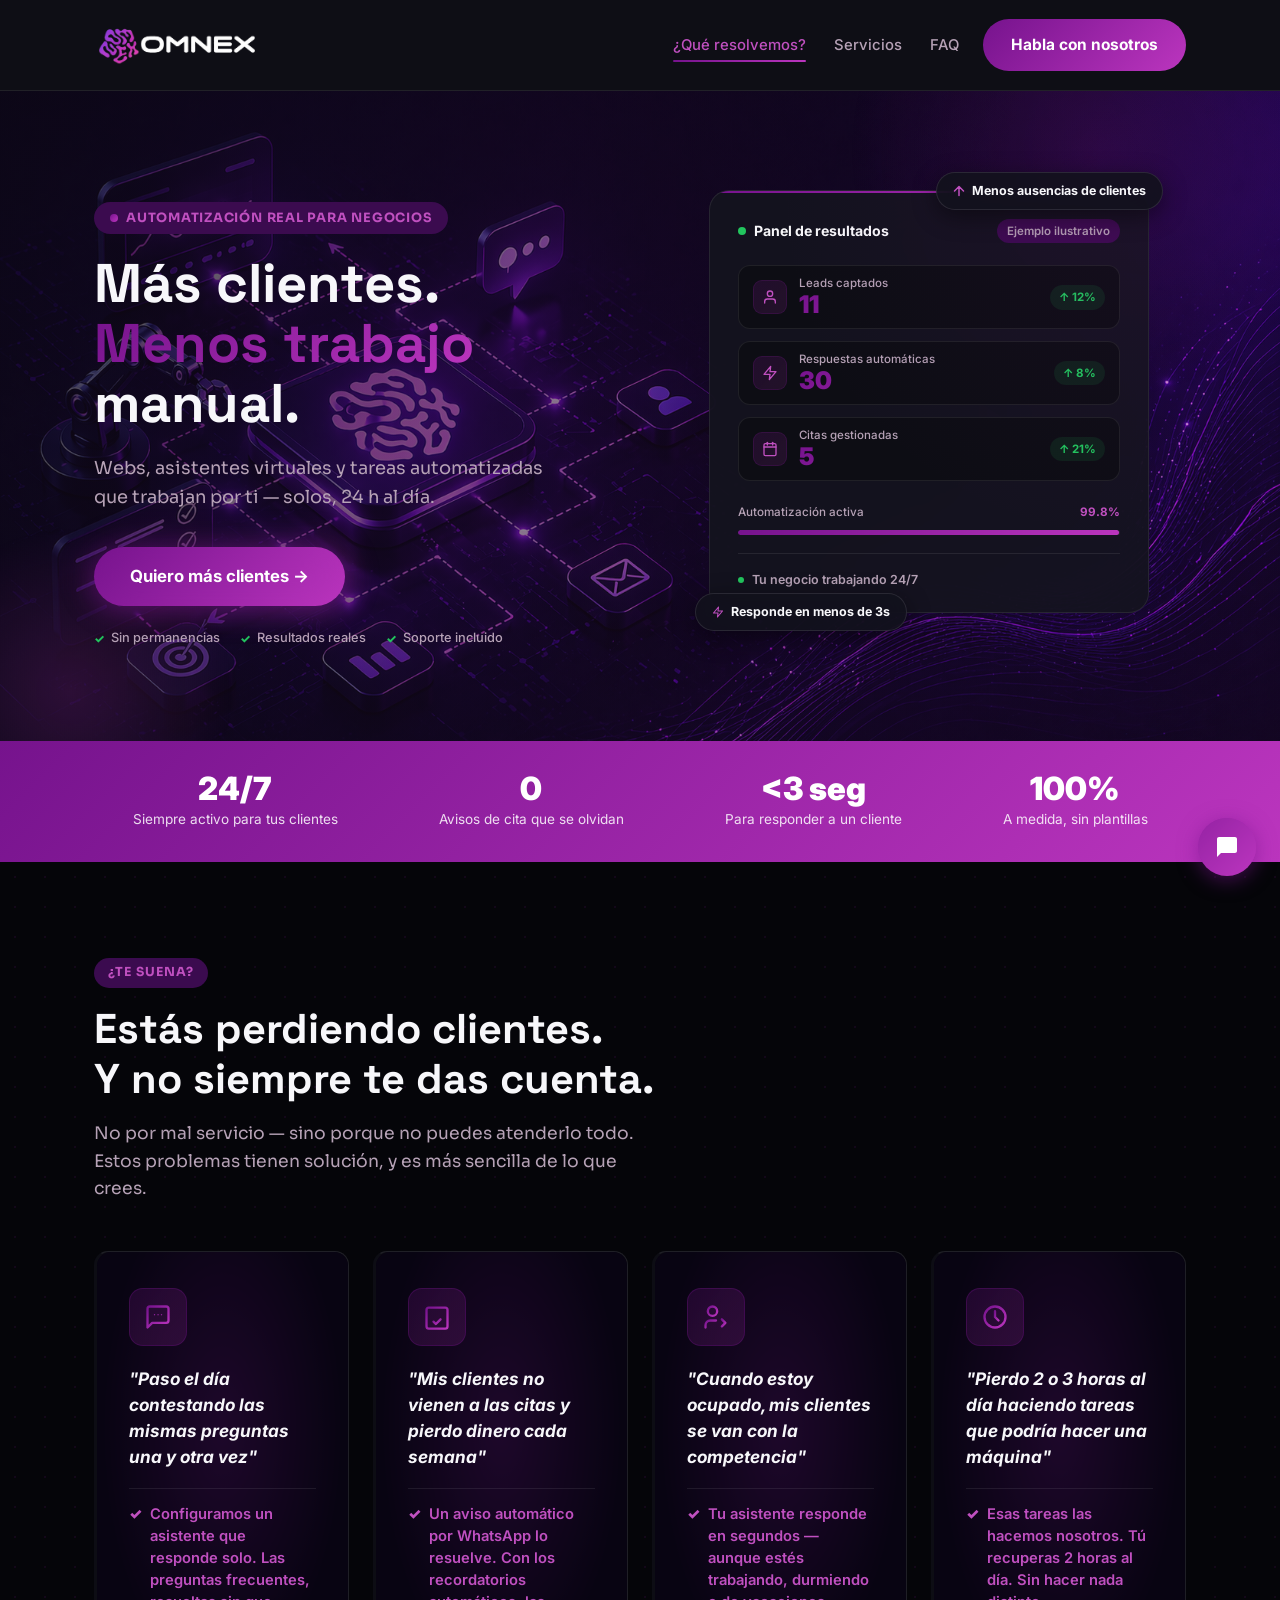
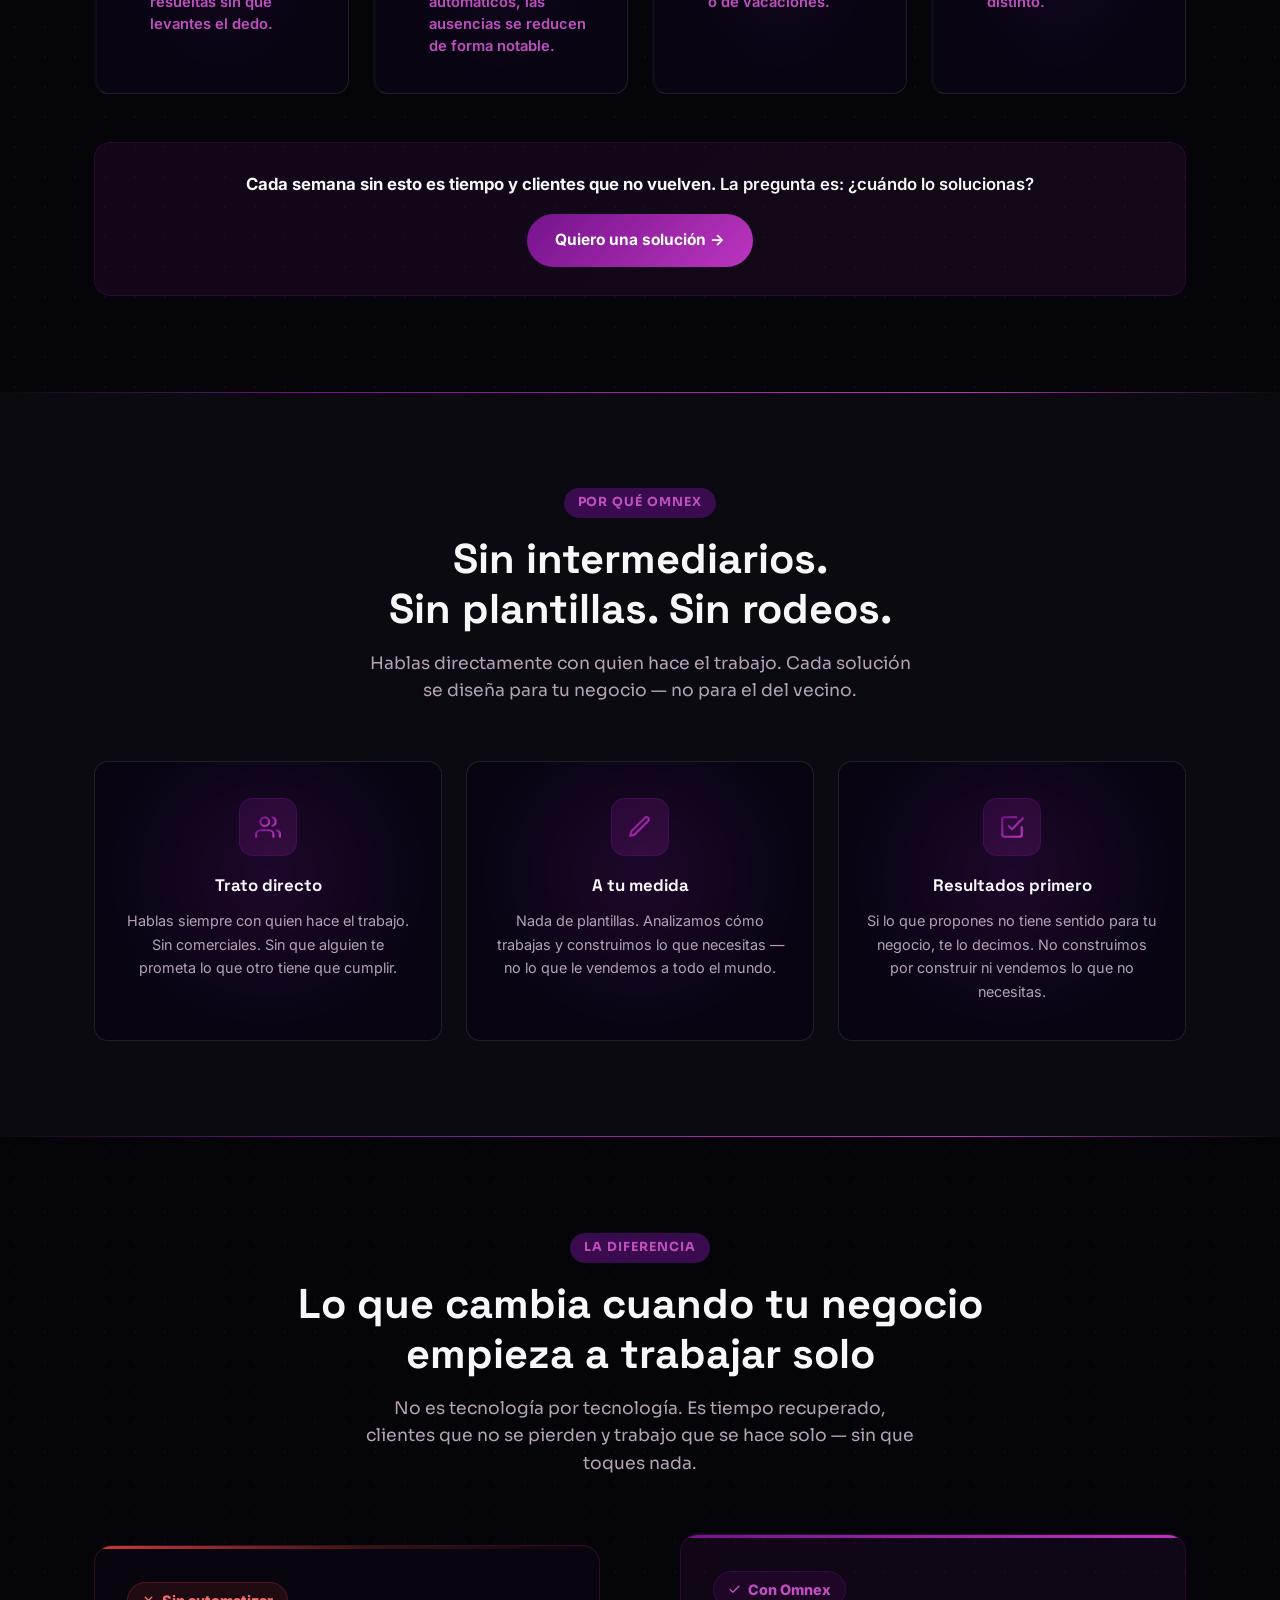
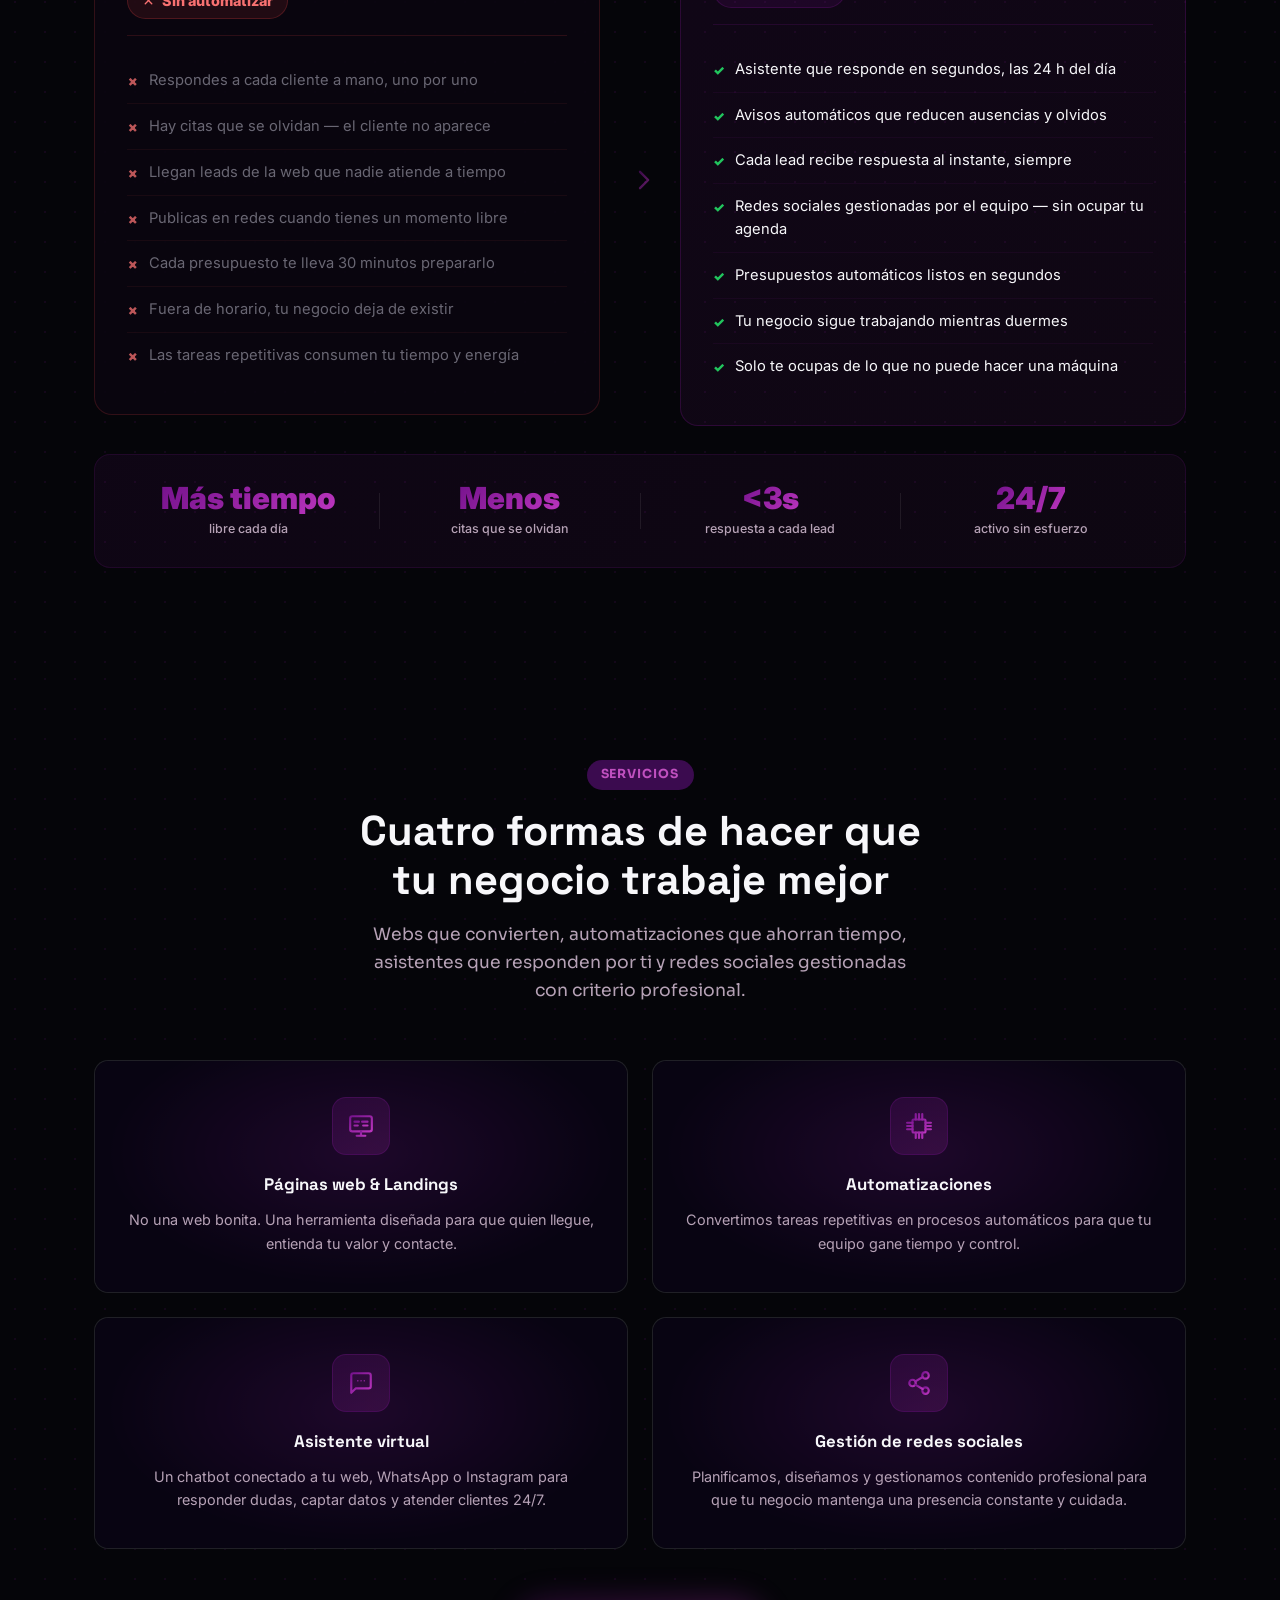
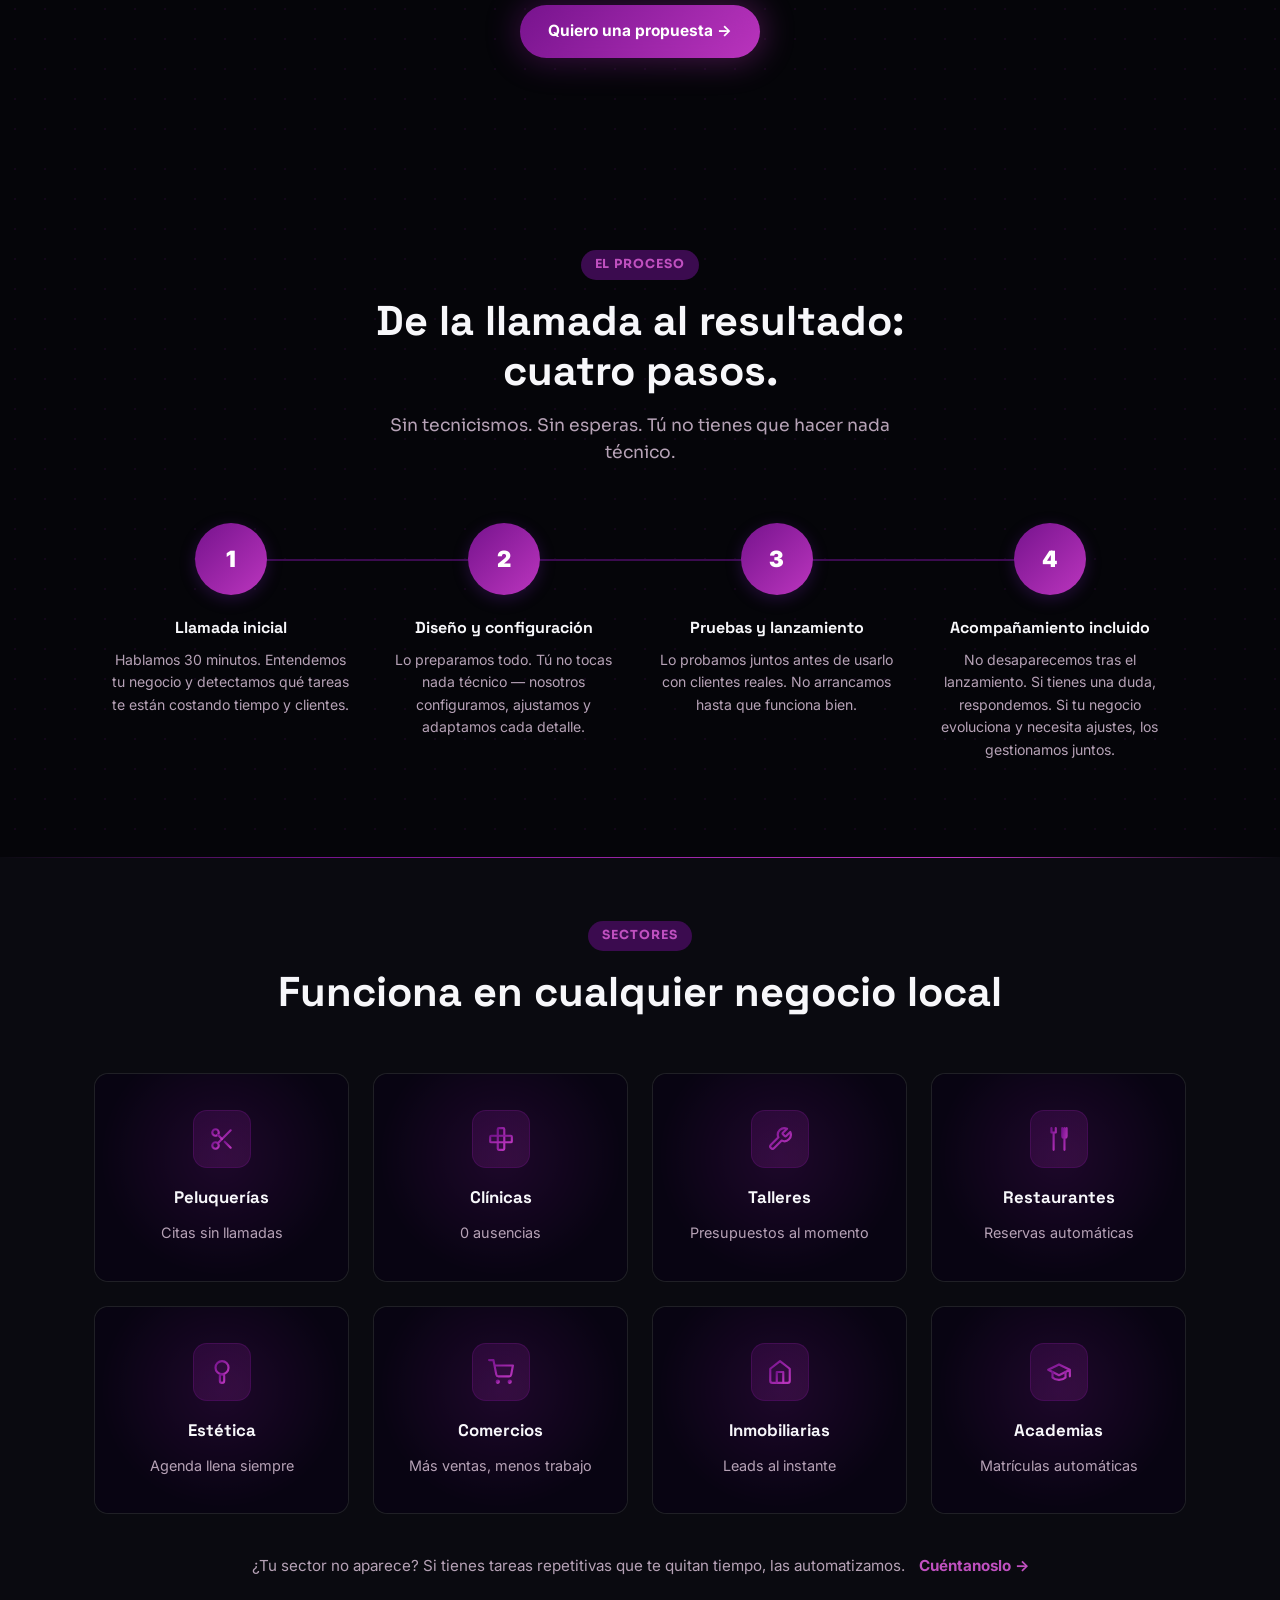
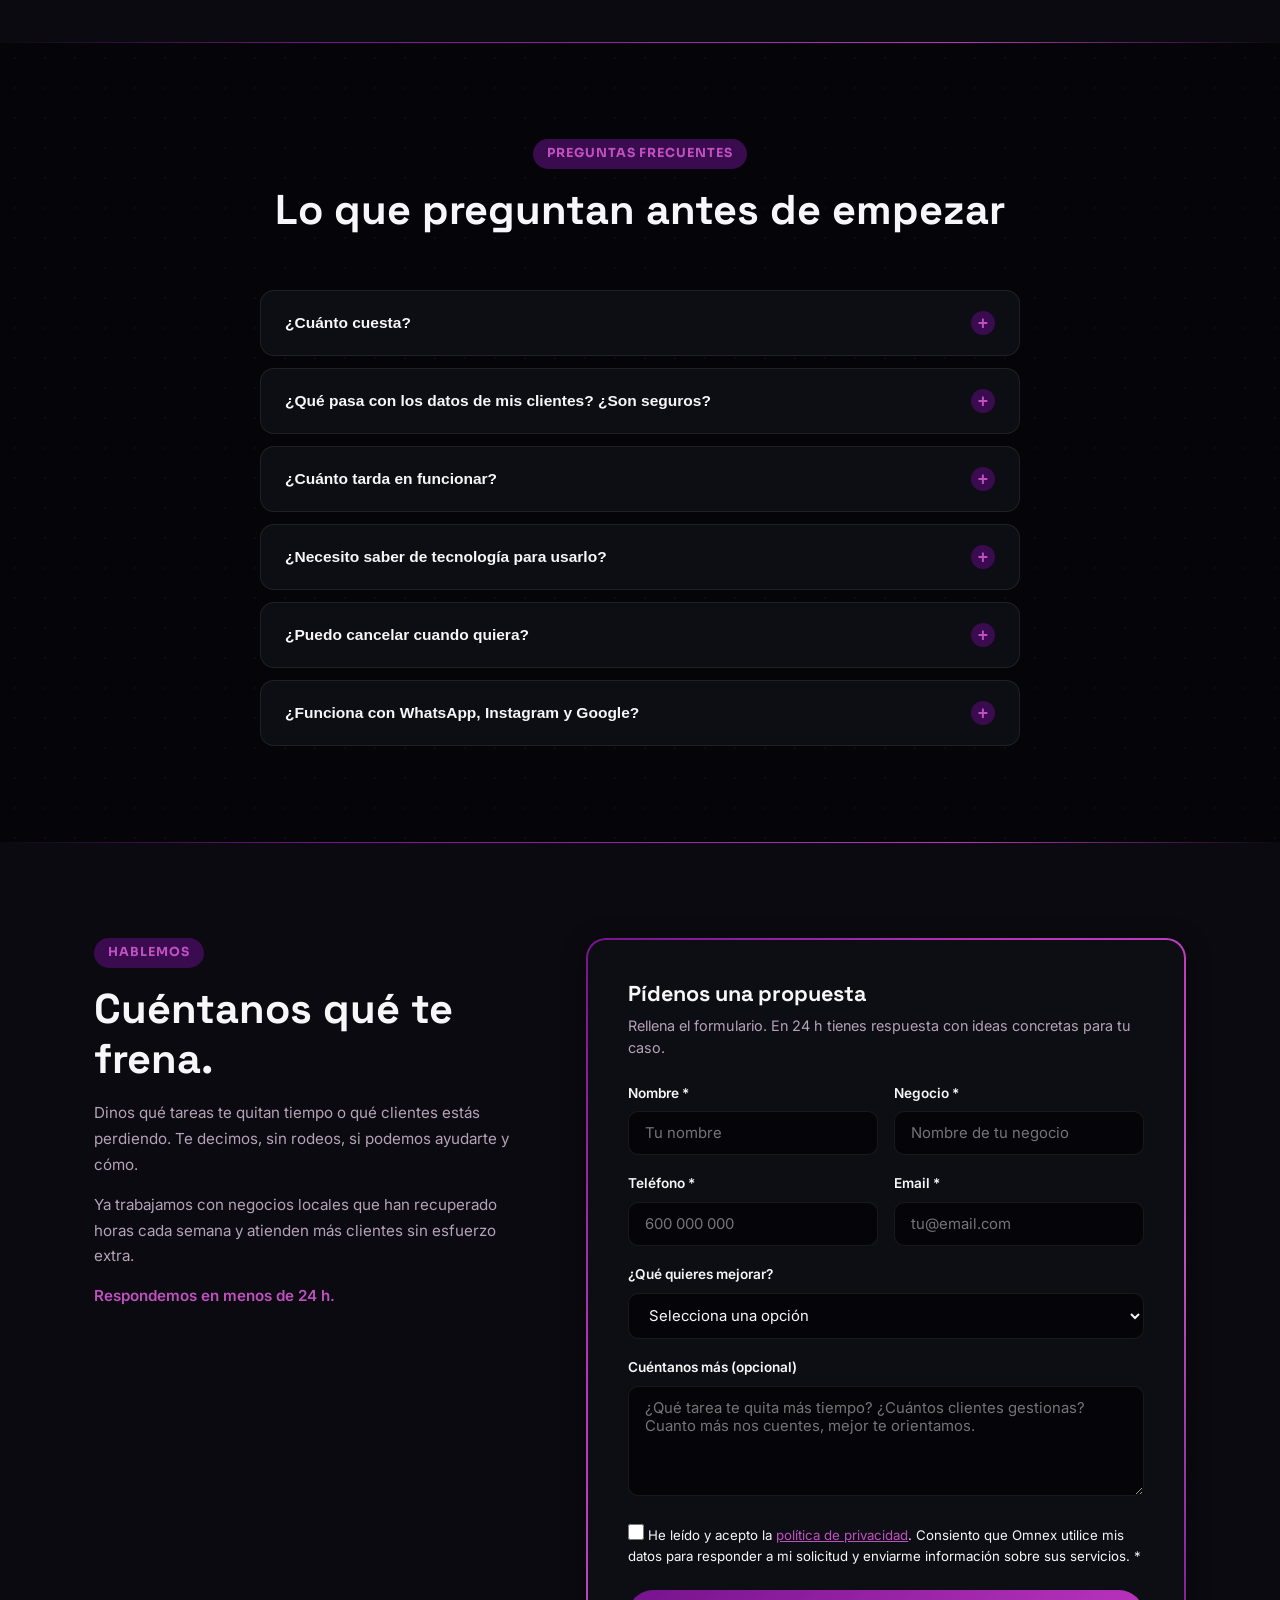
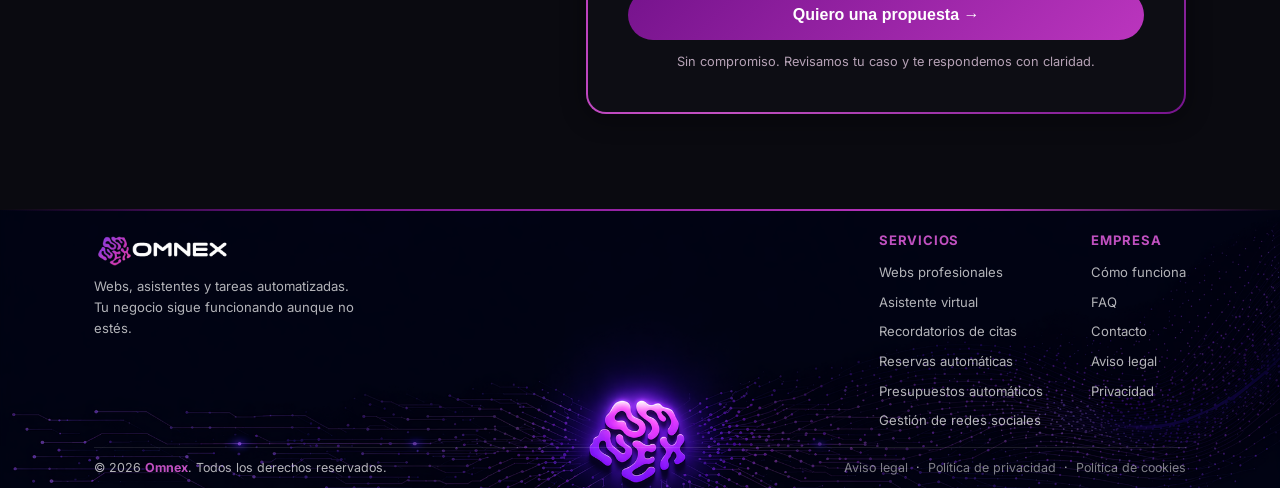
==== commit 52e4f356: "Add files via upload" ====
--- a/Omnex/index.html
+++ b/Omnex/index.html
@@ -776,6 +776,14 @@
 <!-- ═══════════════════════════════════════════════════════════════════════════
      OMNI — Asistente Virtual de Omnex
      ═══════════════════════════════════════════════════════════════════════════ -->
+
+<!-- ░░ CALLOUT ░░ -->
+<div id="omni-callout" role="button" tabindex="0" aria-label="Abrir chat de ayuda">
+  <button id="omni-callout-close" aria-label="Cerrar">&#x2715;</button>
+  <strong>¿Podemos ayudarte?</strong>
+  <p>Nuestro asistente Omni responde al instante. ¡Pruébalo!</p>
+</div>
+
 <div id="omni-chat-root"></div>
 <script>
 (function () {
@@ -840,10 +848,80 @@
       100% { transform: scale(2.2); opacity: 0; }
     }
 
+    /* ── Callout ─────────────────────────────────────── */
+    #omni-callout {
+      position: fixed;
+      bottom: 98px; right: 16px; z-index: 9998;
+      max-width: 230px;
+      background: rgba(13,13,20,0.96);
+      backdrop-filter: blur(14px) saturate(150%);
+      -webkit-backdrop-filter: blur(14px) saturate(150%);
+      border: 1px solid rgba(118,19,141,.3);
+      border-bottom: 3px solid #BB35BE;
+      border-radius: 10px 10px 0 10px;
+      padding: 12px 28px 12px 14px;
+      box-shadow: 0 6px 24px rgba(0,0,0,.55), 0 0 20px rgba(118,19,141,.12);
+      opacity: 0;
+      transform: translateY(8px) scale(.96);
+      transition: opacity .3s ease, transform .3s ease;
+      pointer-events: none;
+      cursor: pointer;
+    }
+    #omni-callout.omni-callout--visible {
+      opacity: 1; transform: translateY(0) scale(1); pointer-events: auto;
+    }
+    #omni-callout::after {
+      content: '';
+      position: absolute;
+      bottom: -9px; right: 18px;
+      width: 0; height: 0;
+      border-left: 8px solid transparent;
+      border-right: 0 solid transparent;
+      border-top: 8px solid #BB35BE;
+    }
+    #omni-callout p {
+      margin: 0;
+      font-family: 'Inter', system-ui, sans-serif;
+      font-size: 12.5px;
+      color: rgba(255,255,255,.88);
+      line-height: 1.5;
+    }
+    #omni-callout strong {
+      display: block;
+      font-family: 'Inter', system-ui, sans-serif;
+      font-size: 11px; font-weight: 700;
+      letter-spacing: 1.4px; text-transform: uppercase;
+      color: #BB35BE; margin-bottom: 5px;
+    }
+    #omni-callout-close {
+      position: absolute; top: 7px; right: 8px;
+      width: 18px; height: 18px;
+      background: transparent; border: none;
+      color: rgba(255,255,255,.35); font-size: 14px;
+      cursor: pointer; display: flex; align-items: center; justify-content: center;
+      line-height: 1; padding: 0; transition: color .15s;
+    }
+    #omni-callout-close:hover { color: rgba(255,255,255,.8); }
+    @media (max-width: 480px) {
+      #omni-callout { max-width: 180px; right: 10px; font-size: 11.5px; }
+    }
+
+    /* ── Badge ───────────────────────────────────────── */
+    #omni-badge {
+      position: absolute; top: -4px; right: -4px;
+      width: 18px; height: 18px; border-radius: 50%;
+      background: #e53935; color: #fff; font-size: 11px;
+      font-family: 'Inter', system-ui, sans-serif; font-weight: 700;
+      display: none; align-items: center; justify-content: center;
+      pointer-events: none;
+    }
+
     /* ── Ventana ─────────────────────────────────────── */
     #omni-window {
-      position: fixed; bottom: 96px; right: 24px; z-index: 9998;
-      width: 370px; max-height: 560px;
+      position: fixed; bottom: 92px; right: 24px; z-index: 9998;
+      width: 360px; height: 520px;
+      min-width: 280px; min-height: 300px;
+      max-width: min(640px, 90vw); max-height: calc(100vh - 110px);
       background: #0D0D14;
       border: 1px solid rgba(255,255,255,.08);
       border-radius: 18px;
@@ -853,11 +931,29 @@
       display: flex; flex-direction: column;
       font-family: 'Inter', system-ui, sans-serif; font-size: 14px;
       overflow: hidden;
+      transform-origin: bottom right;
       transition: opacity .28s cubic-bezier(.22,1,.36,1),
                   transform .28s cubic-bezier(.22,1,.36,1);
-      opacity: 0; transform: translateY(16px) scale(.95); pointer-events: none;
+      opacity: 0; transform: translateY(14px) scale(.97); pointer-events: none;
     }
     #omni-window.open { opacity: 1; transform: none; pointer-events: all; }
+
+    /* ── Resize handles ──────────────────────────────── */
+    .omni-resize { position: absolute; z-index: 100; background: transparent; }
+    [data-omni-dir="n"]  { top: 0; left: 8px; right: 8px; height: 5px; cursor: n-resize; }
+    [data-omni-dir="s"]  { bottom: 0; left: 8px; right: 8px; height: 5px; cursor: s-resize; }
+    [data-omni-dir="e"]  { right: 0; top: 8px; bottom: 8px; width: 5px; cursor: e-resize; }
+    [data-omni-dir="w"]  { left: 0; top: 8px; bottom: 8px; width: 5px; cursor: w-resize; }
+    [data-omni-dir="ne"] { top: 0; right: 0; width: 10px; height: 10px; cursor: ne-resize; }
+    [data-omni-dir="nw"] { top: 0; left: 0; width: 10px; height: 10px; cursor: nw-resize; }
+    [data-omni-dir="se"] { bottom: 0; right: 0; width: 10px; height: 10px; cursor: se-resize; }
+    [data-omni-dir="sw"] { bottom: 0; left: 0; width: 10px; height: 10px; cursor: sw-resize; }
+    @media (max-width: 768px) {
+      [data-omni-dir="n"], [data-omni-dir="s"] { height: 14px; }
+      [data-omni-dir="e"], [data-omni-dir="w"] { width: 14px; }
+      [data-omni-dir="ne"],[data-omni-dir="nw"],
+      [data-omni-dir="se"],[data-omni-dir="sw"] { width: 22px; height: 22px; }
+    }
 
     /* ── Header ──────────────────────────────────────── */
     #omni-header {
@@ -1016,9 +1112,22 @@
     }
 
     /* ── Responsive ──────────────────────────────────── */
+    @media (max-width: 768px) {
+      #omni-window {
+        width: calc(100vw - 20px);
+        height: min(460px, calc(100vh - 100px));
+        max-height: calc(100vh - 100px);
+        right: 10px; bottom: 80px;
+      }
+    }
     @media (max-width: 420px) {
-      #omni-window { width: calc(100vw - 16px); right: 8px; bottom: 82px; }
       #omni-bubble { bottom: 16px; right: 12px; }
+      #omni-callout { bottom: 88px; }
+    }
+    @media (max-height: 500px) {
+      #omni-window  { bottom: 70px; max-height: calc(100vh - 86px); }
+      #omni-bubble  { bottom: 14px; }
+      #omni-callout { bottom: 76px; }
     }
 
     /* ── Reduced motion ──────────────────────────────── */
@@ -1033,6 +1142,14 @@
   /* ── HTML ───────────────────────────────────────────────────── */
   document.getElementById('omni-chat-root').innerHTML = `
     <div id="omni-window">
+      <div class="omni-resize" data-omni-dir="n"></div>
+      <div class="omni-resize" data-omni-dir="ne"></div>
+      <div class="omni-resize" data-omni-dir="e"></div>
+      <div class="omni-resize" data-omni-dir="se"></div>
+      <div class="omni-resize" data-omni-dir="s"></div>
+      <div class="omni-resize" data-omni-dir="sw"></div>
+      <div class="omni-resize" data-omni-dir="w"></div>
+      <div class="omni-resize" data-omni-dir="nw"></div>
       <div id="omni-header">
         <div class="avatar"><img src="assets/img/Logo_pentagono-removebg-preview.png" alt="Omnex" width="32" height="32" style="display:block;width:32px;height:32px;object-fit:contain;" /></div>
         <div class="info">
@@ -1051,6 +1168,7 @@
     </div>
     <button id="omni-bubble" aria-label="Abrir chat con Omni">
       <svg viewBox="0 0 24 24"><path d="M20 2H4c-1.1 0-2 .9-2 2v18l4-4h14c1.1 0 2-.9 2-2V4c0-1.1-.9-2-2-2z"/></svg>
+      <div id="omni-badge" aria-hidden="true">1</div>
     </button>
   `;
 
@@ -1159,10 +1277,47 @@
     input.focus();
   }
 
+  /* ── CALLOUT ────────────────────────────────────────────────── */
+  (function () {
+    const callout   = document.getElementById('omni-callout');
+    const closeCallout = document.getElementById('omni-callout-close');
+    if (!callout) return;
+    let dismissed = false;
+
+    setTimeout(() => {
+      if (!dismissed) callout.classList.add('omni-callout--visible');
+    }, 9000);
+
+    callout.addEventListener('click', e => {
+      if (e.target === closeCallout) return;
+      callout.classList.remove('omni-callout--visible');
+      bubble.click();
+    });
+    callout.addEventListener('keydown', e => {
+      if (e.key !== 'Enter' && e.key !== ' ') return;
+      e.preventDefault();
+      callout.classList.remove('omni-callout--visible');
+      bubble.click();
+    });
+    closeCallout.addEventListener('click', e => {
+      e.stopPropagation();
+      dismissed = true;
+      callout.classList.remove('omni-callout--visible');
+    });
+  })();
+
+  /* ── BADGE ──────────────────────────────────────────────────── */
+  const badge = document.getElementById('omni-badge');
+  setTimeout(() => {
+    if (!isOpen && badge) badge.style.display = 'flex';
+  }, 5000);
+
   /* ── EVENTOS ────────────────────────────────────────────────── */
   bubble.addEventListener('click', () => {
     isOpen = !isOpen;
     win.classList.toggle('open', isOpen);
+    if (badge) badge.style.display = 'none';
+    document.getElementById('omni-callout')?.classList.remove('omni-callout--visible');
     if (isOpen && messages.children.length === 0) {
       addMessage(
         '¡Hola! Soy **Omni**, el asistente de Omnex 👋\n\n¿En qué puedo ayudarte hoy?',
@@ -1188,6 +1343,78 @@
     input.style.height = 'auto';
     input.style.height = Math.min(input.scrollHeight, 100) + 'px';
   });
+
+  /* ── RESIZE ─────────────────────────────────────────────────── */
+  (function () {
+    const MIN_W = 280, MIN_H = 320, MAX_W = 640;
+
+    win.querySelectorAll('[data-omni-dir]').forEach(handle => {
+      function startResize(clientX, clientY) {
+        const dir    = handle.dataset.omniDir;
+        const rect   = win.getBoundingClientRect();
+        const startX = clientX, startY = clientY;
+        const startW = rect.width,  startH = rect.height;
+        const startL = rect.left,   startT = rect.top;
+        const maxH   = window.innerHeight * 0.85;
+
+        win.style.left   = startL + 'px';
+        win.style.top    = startT + 'px';
+        win.style.right  = 'auto';
+        win.style.bottom = 'auto';
+        win.style.transition = 'opacity .28s cubic-bezier(.22,1,.36,1)';
+
+        function applyResize(cx, cy) {
+          const dx = cx - startX, dy = cy - startY;
+          let newW = startW, newH = startH, newL = startL, newT = startT;
+
+          if (dir.indexOf('e') !== -1) newW = Math.min(MAX_W, Math.max(MIN_W, startW + dx));
+          if (dir.indexOf('s') !== -1) newH = Math.min(maxH,  Math.max(MIN_H, startH + dy));
+          if (dir.indexOf('w') !== -1) { newW = Math.min(MAX_W, Math.max(MIN_W, startW - dx)); newL = startL + (startW - newW); }
+          if (dir.indexOf('n') !== -1) { newH = Math.min(maxH,  Math.max(MIN_H, startH - dy)); newT = startT + (startH - newH); }
+
+          win.style.width  = newW + 'px';
+          win.style.height = newH + 'px';
+          win.style.left   = newL + 'px';
+          win.style.top    = newT + 'px';
+        }
+
+        function endResize() {
+          win.style.transition = 'opacity .28s cubic-bezier(.22,1,.36,1), transform .28s cubic-bezier(.22,1,.36,1)';
+          document.removeEventListener('mousemove', onMove);
+          document.removeEventListener('mouseup',   onUp);
+          document.removeEventListener('touchmove', onTouchMove);
+          document.removeEventListener('touchend',  onTouchEnd);
+        }
+
+        function onMove(e)      { applyResize(e.clientX, e.clientY); }
+        function onUp()         { endResize(); }
+        function onTouchMove(e) { e.preventDefault(); applyResize(e.touches[0].clientX, e.touches[0].clientY); }
+        function onTouchEnd()   { endResize(); }
+
+        document.addEventListener('mousemove', onMove);
+        document.addEventListener('mouseup',   onUp);
+        document.addEventListener('touchmove', onTouchMove, { passive: false });
+        document.addEventListener('touchend',  onTouchEnd);
+      }
+
+      handle.addEventListener('mousedown', e => { e.preventDefault(); e.stopPropagation(); startResize(e.clientX, e.clientY); });
+      handle.addEventListener('touchstart', e => { e.preventDefault(); e.stopPropagation(); startResize(e.touches[0].clientX, e.touches[0].clientY); }, { passive: false });
+    });
+
+    window.addEventListener('resize', () => {
+      if (window.innerWidth <= 768 || !win.style.left) {
+        ['left','top','right','bottom','width','height'].forEach(p => win.style.removeProperty(p));
+        win.style.transition = 'opacity .28s cubic-bezier(.22,1,.36,1), transform .28s cubic-bezier(.22,1,.36,1)';
+        return;
+      }
+      const vw = window.innerWidth, vh = window.innerHeight;
+      const w = win.offsetWidth, h = win.offsetHeight;
+      let l = parseFloat(win.style.left) || 0;
+      let t = parseFloat(win.style.top)  || 0;
+      win.style.left = Math.max(8, Math.min(vw - w - 8, l)) + 'px';
+      win.style.top  = Math.max(8, Math.min(vh - h - 8, t)) + 'px';
+    });
+  })();
 
   /* ── Mostrar bubble tras el loader ──────────────────────────── */
   (function revealBubble() {
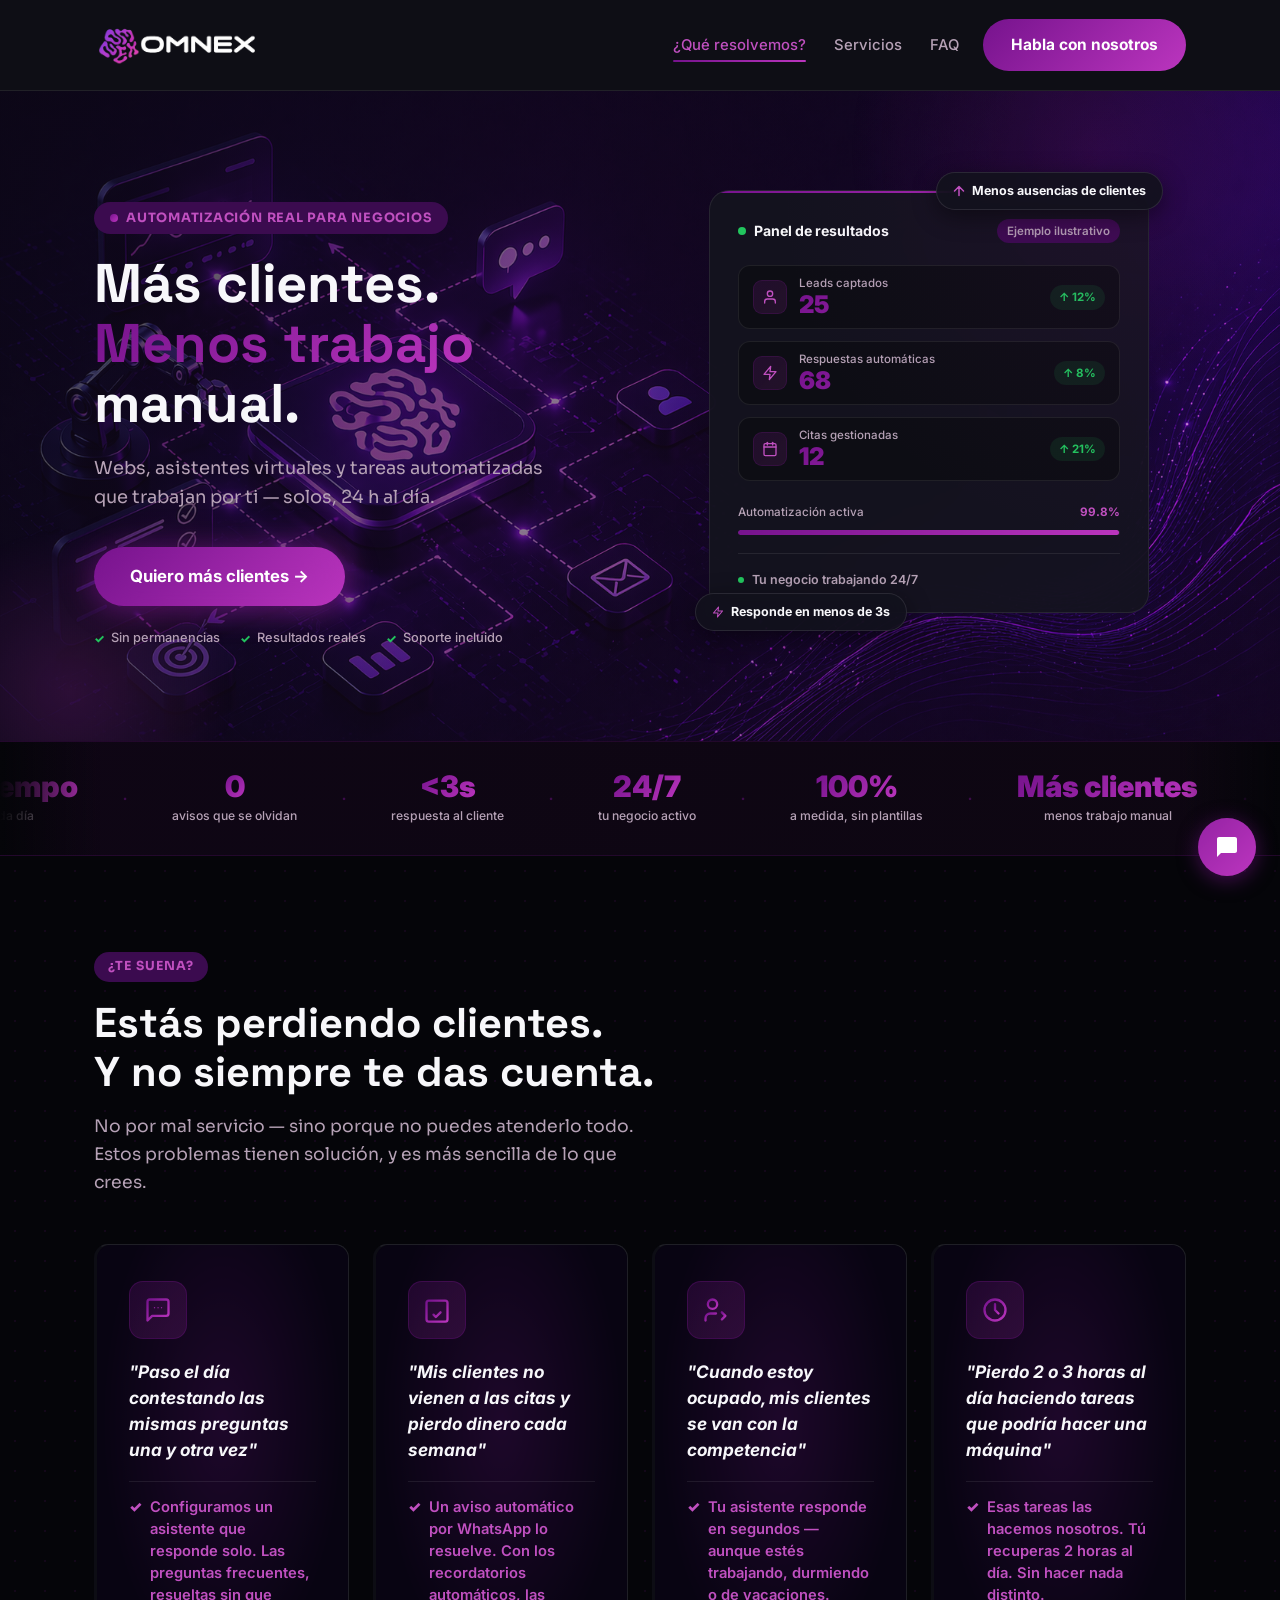
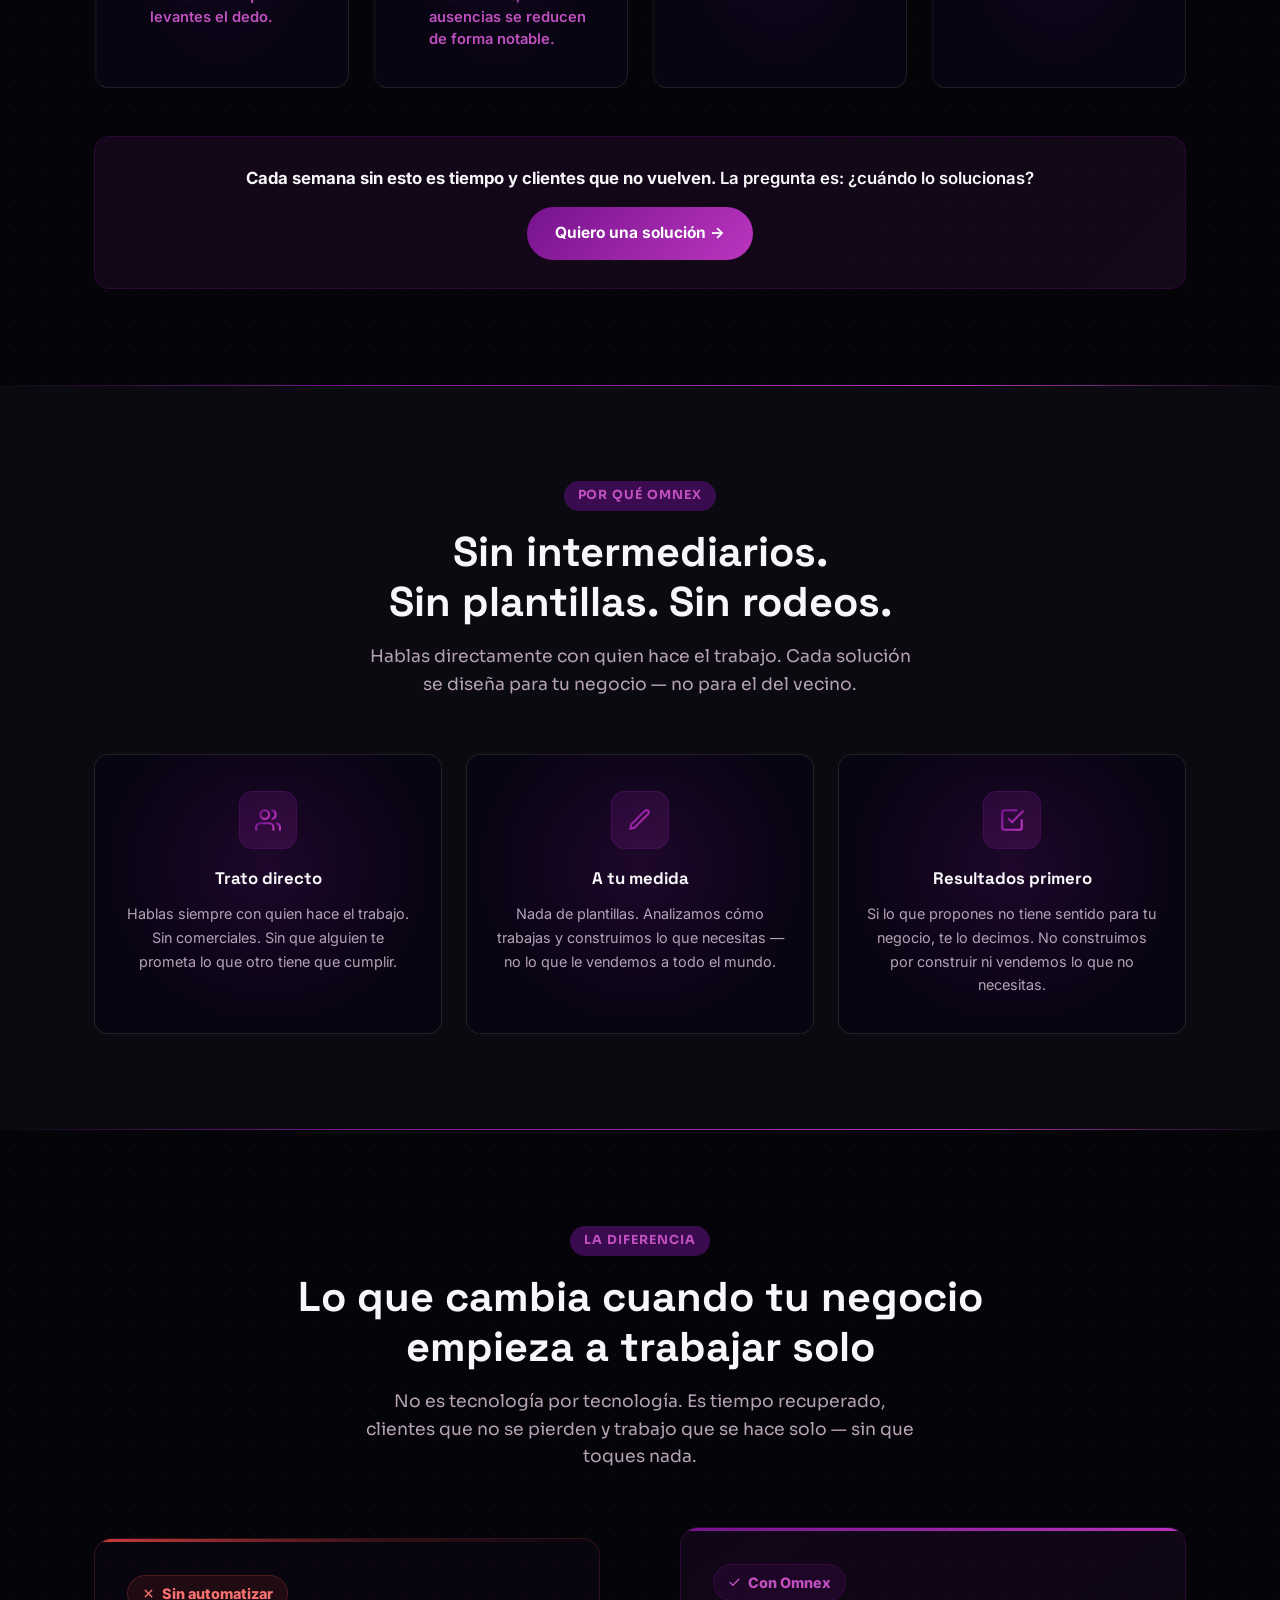
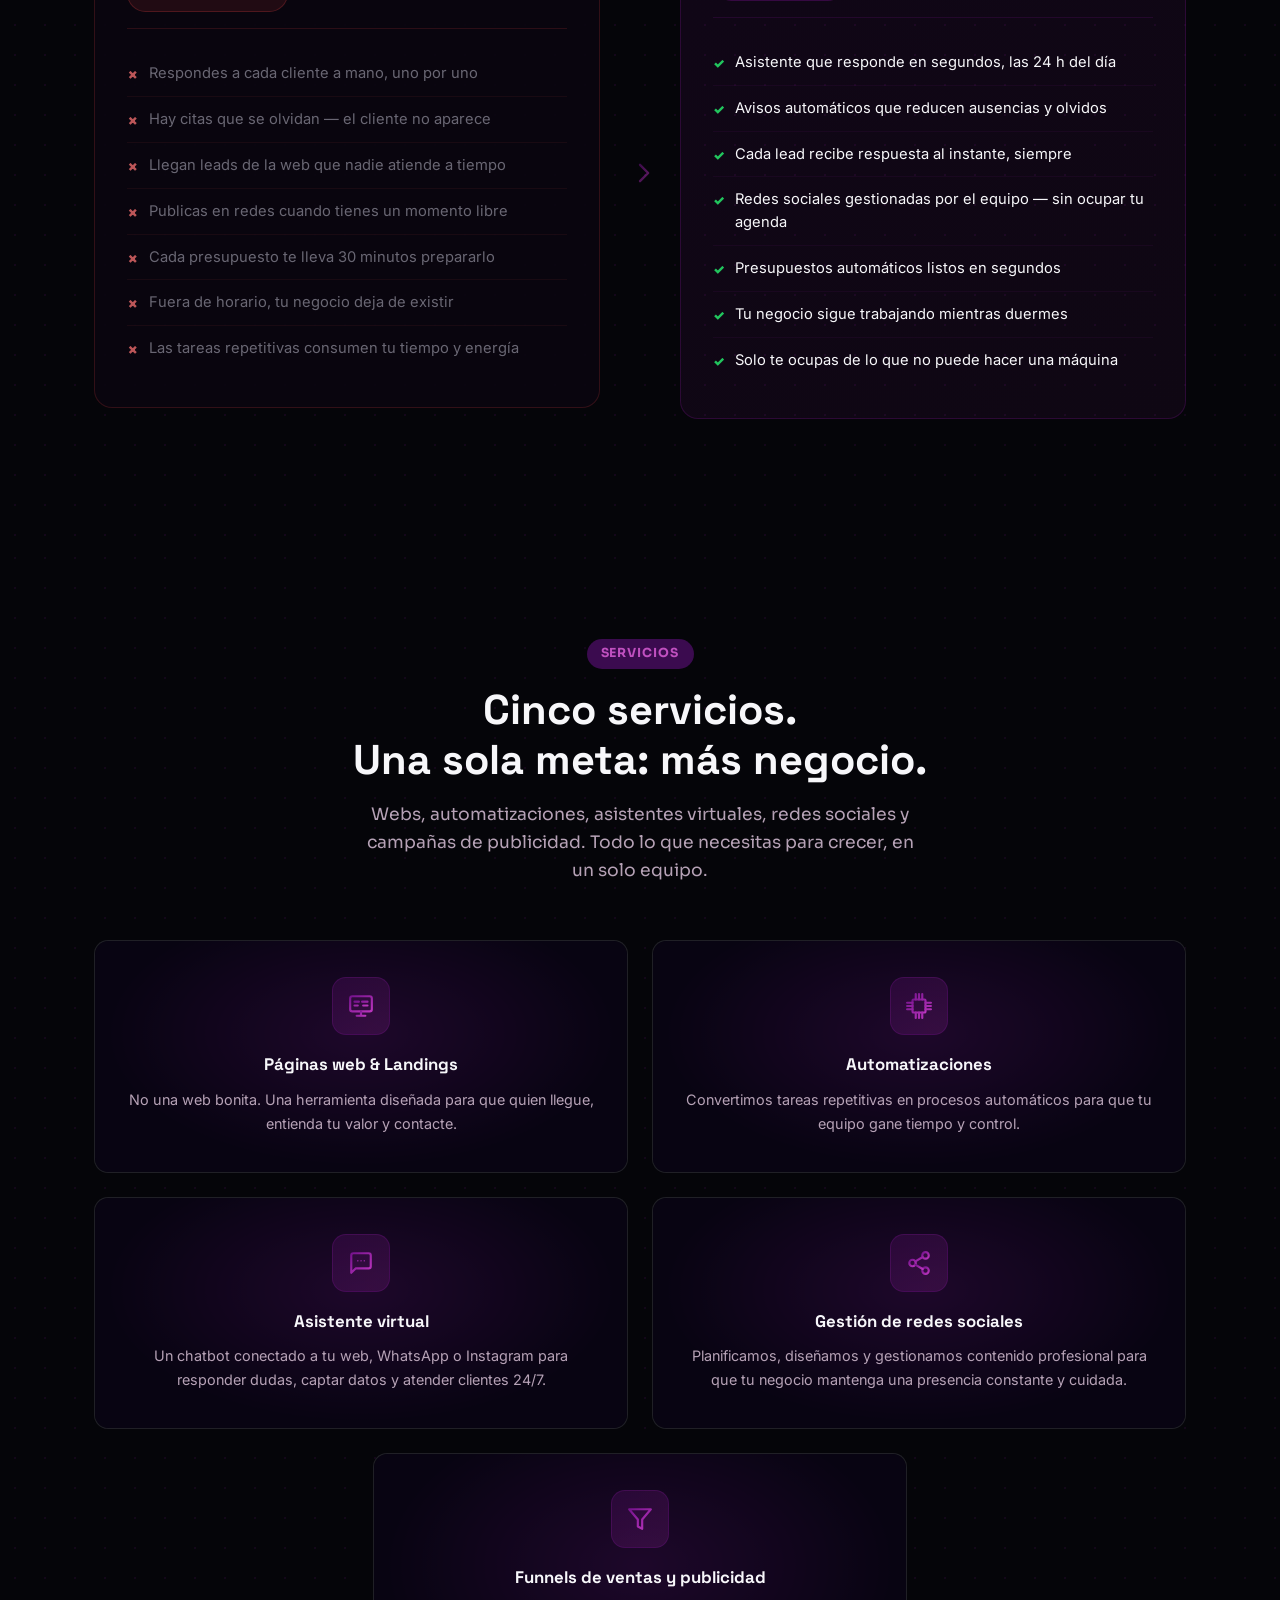
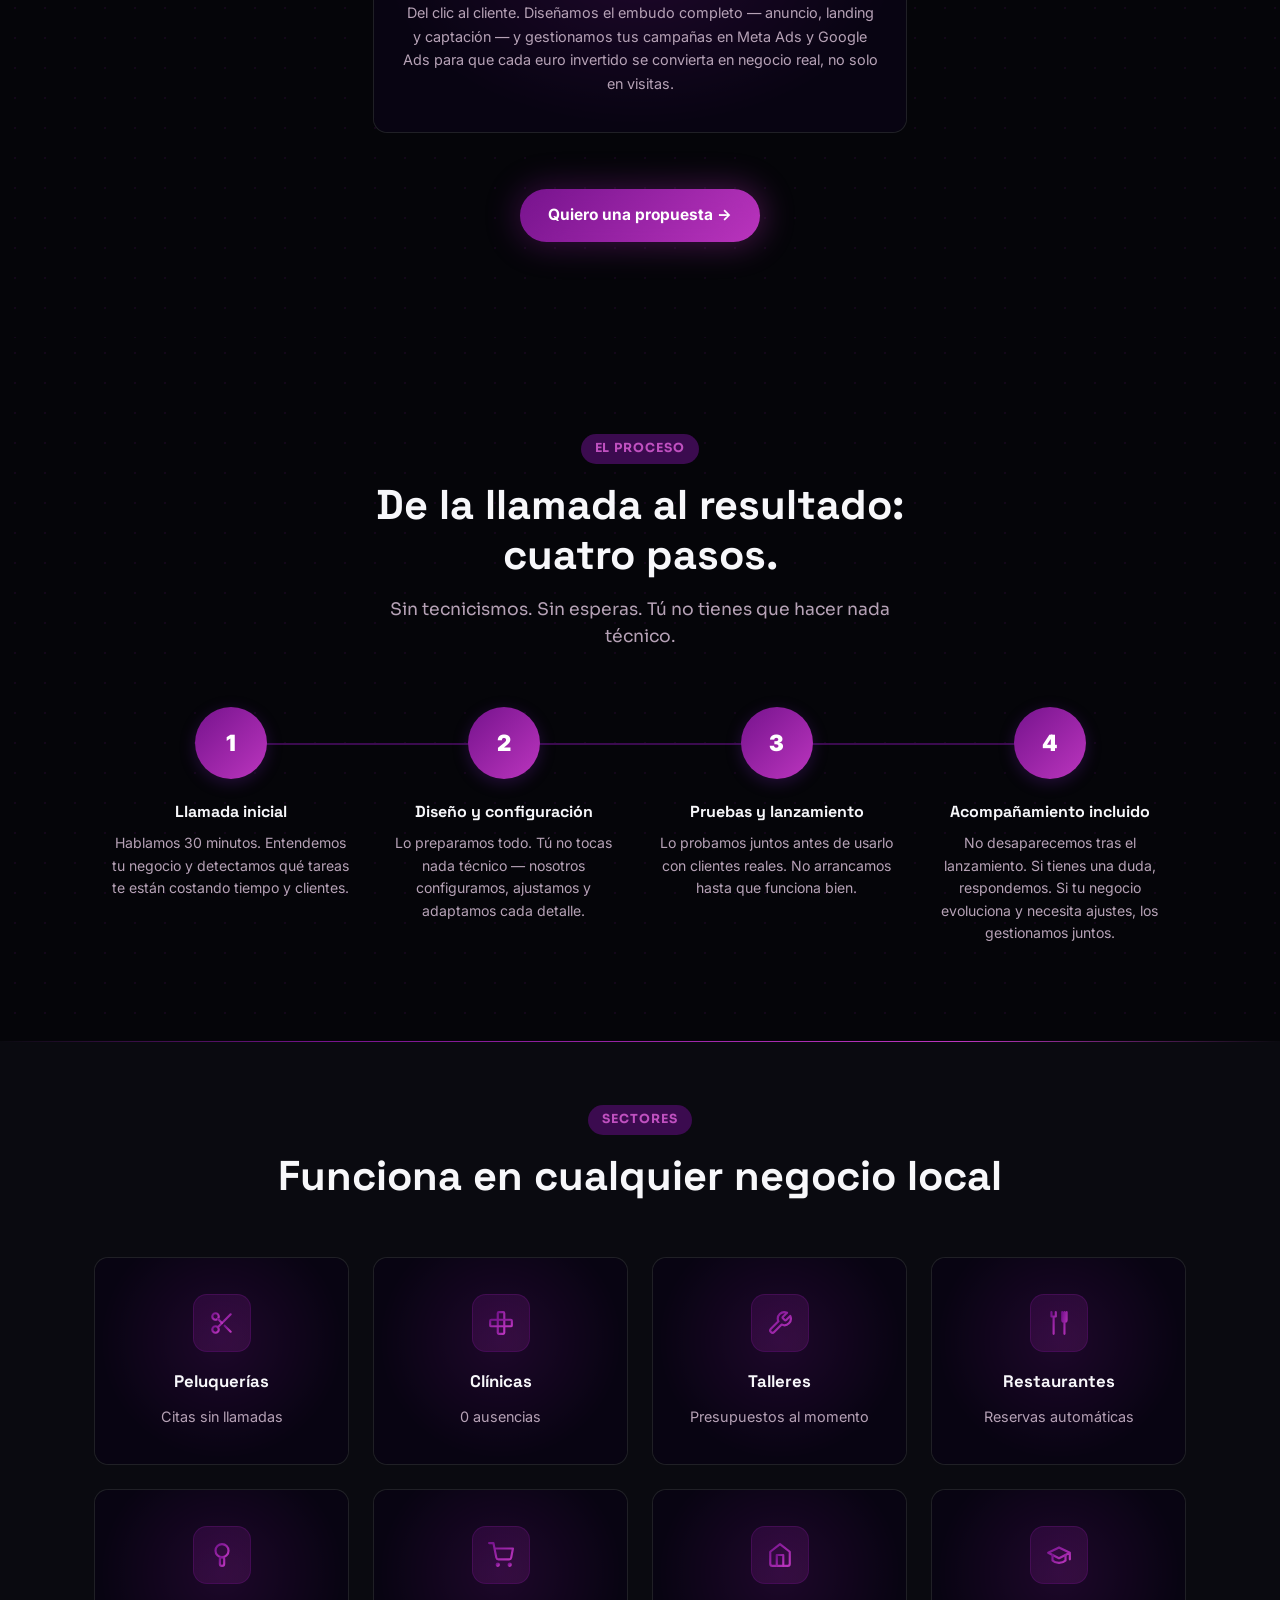
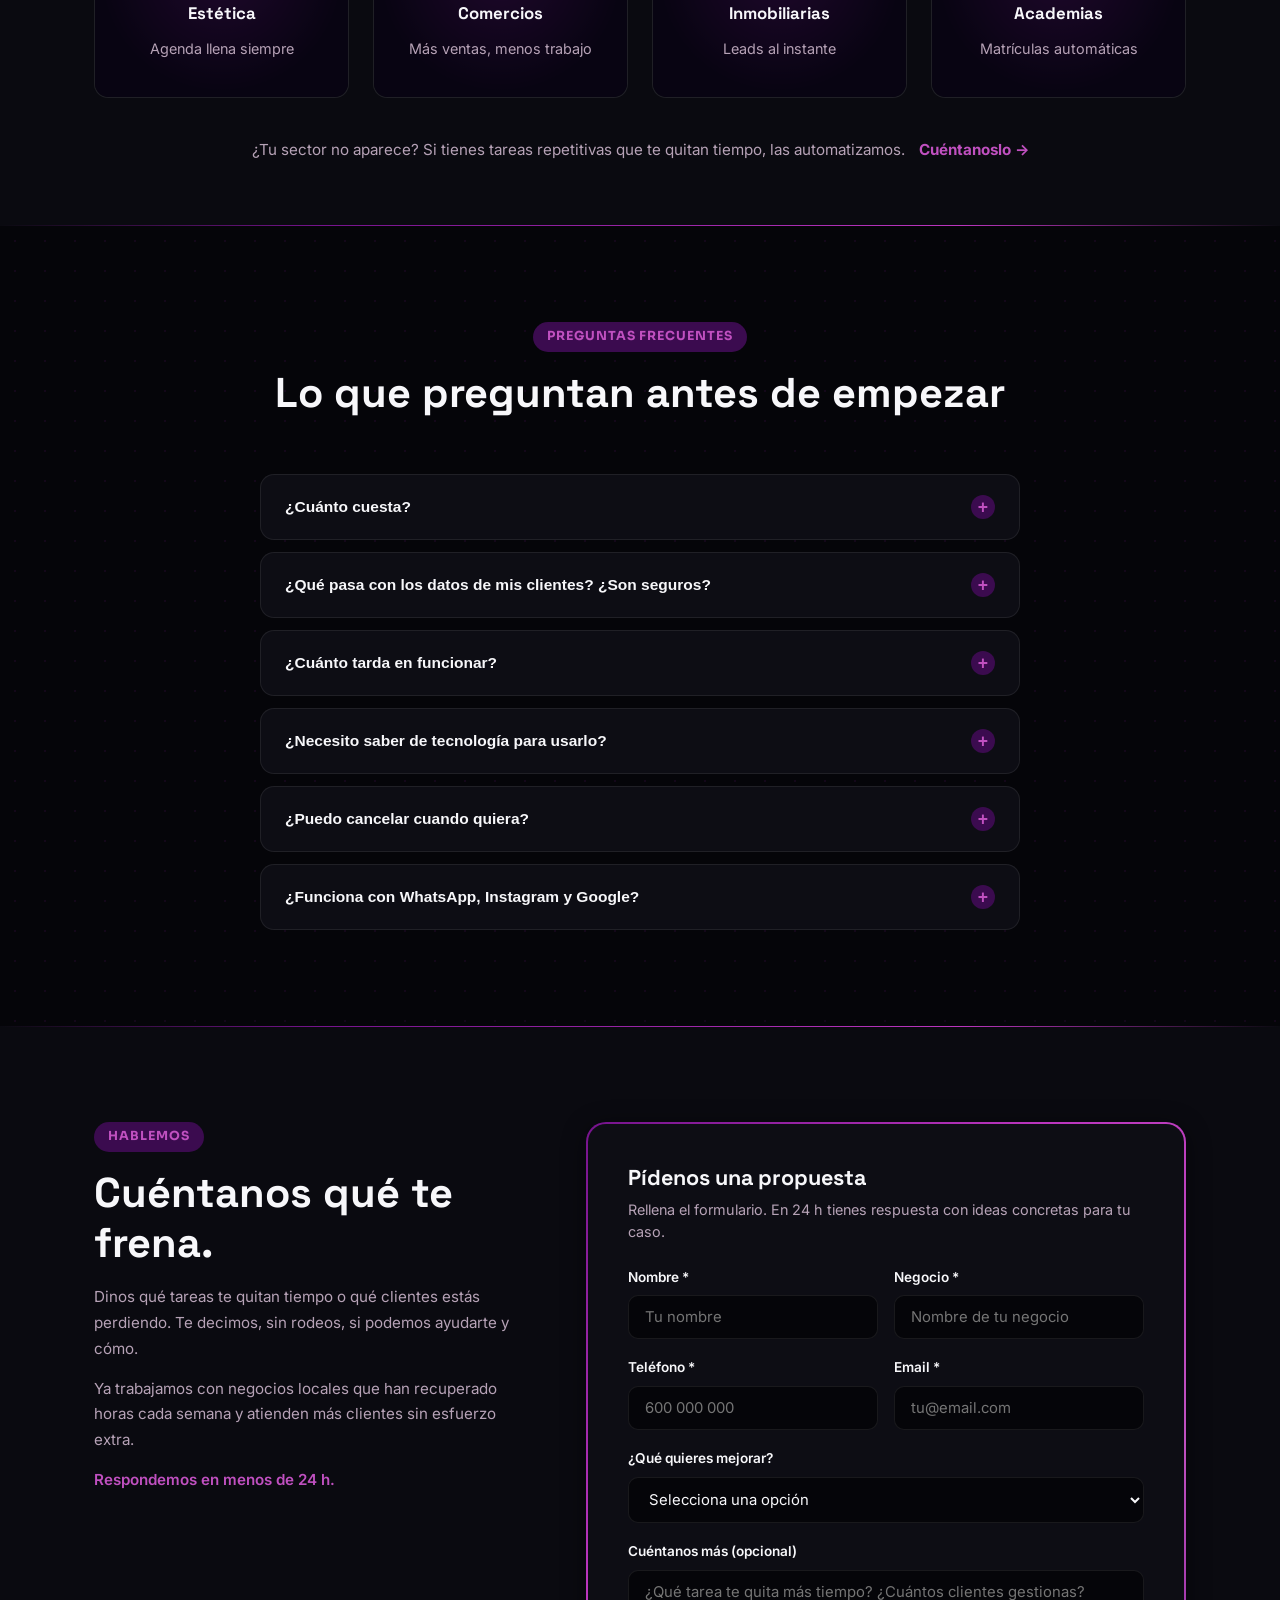
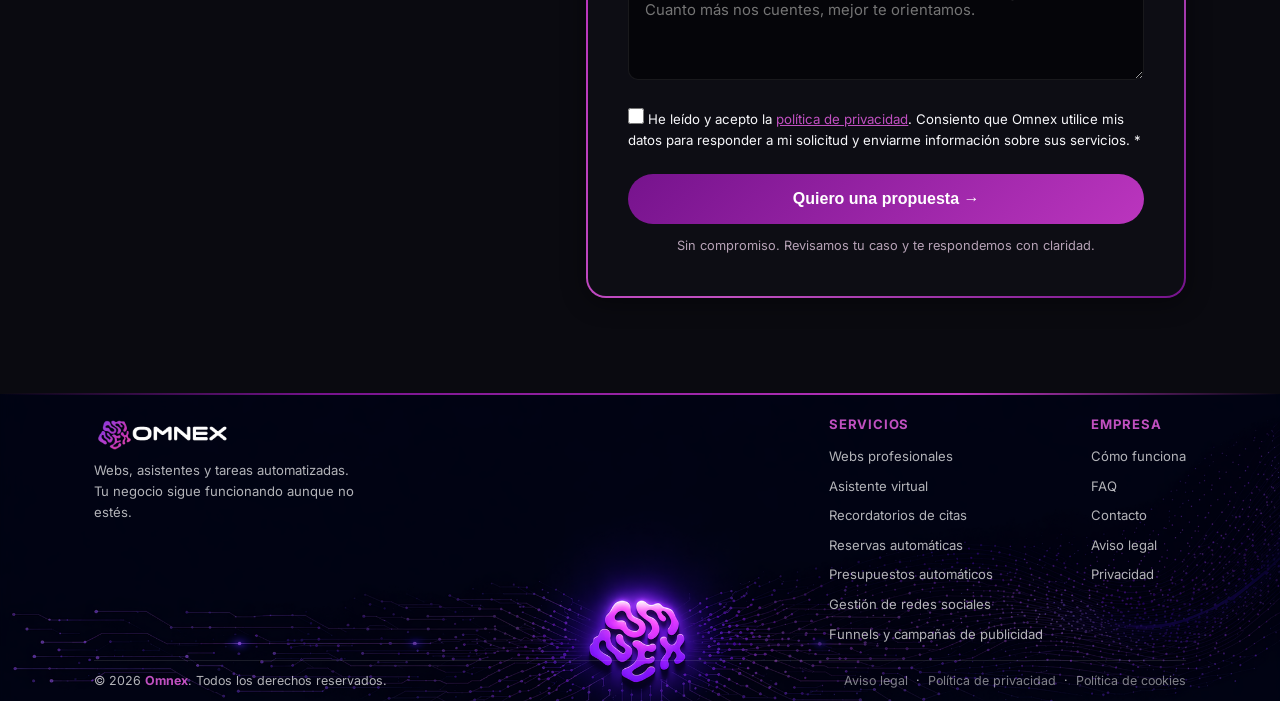
==== commit 4e6ea842: "Add files via upload" ====
--- a/Omnex/index.html
+++ b/Omnex/index.html
@@ -11,7 +11,7 @@
   <link rel="preconnect" href="https://fonts.googleapis.com" />
   <link rel="preconnect" href="https://fonts.gstatic.com" crossorigin />
   <link href="https://fonts.googleapis.com/css2?family=Space+Grotesk:wght@600;700;800&family=Sora:wght@400;600;700&family=Inter:wght@400;500;600;700;800;900&display=swap" rel="stylesheet" />
-  <link rel="stylesheet" href="assets/css/styles.css?v=11" />
+  <link rel="stylesheet" href="assets/css/styles.css?v=13" />
   <!-- Open Graph -->
   <meta property="og:title" content="Omnex | Más clientes. Menos trabajo manual." />
   <meta property="og:description" content="Webs, asistentes virtuales y automatizaciones para negocios locales. Tu negocio trabajando 24h al día, sin que levantes el dedo." />
@@ -214,44 +214,70 @@
   </div>
 </section>
 
-<!-- ═══════════════════════════════════════════════════════════ STATS -->
-<div class="stats">
-  <div class="container">
-    <div class="stats__inner">
-      <div class="stat fade-in">
-        <div class="stat__number">24/7</div>
-        <div class="stat__label">Siempre activo para tus clientes</div>
-      </div>
-      <div class="stat fade-in">
-        <div class="stat__number">0</div>
-        <div class="stat__label">Avisos de cita que se olvidan</div>
-      </div>
-      <div class="stat fade-in">
-        <div class="stat__number">&lt;3 seg</div>
-        <div class="stat__label">Para responder a un cliente</div>
-      </div>
-      <div class="stat fade-in">
-        <div class="stat__number">100%</div>
-        <div class="stat__label">A medida, sin plantillas</div>
-      </div>
-      <!-- Clones para carrusel móvil continuo -->
-      <div class="stat stat--dupe" aria-hidden="true">
-        <div class="stat__number">24/7</div>
-        <div class="stat__label">Siempre activo para tus clientes</div>
-      </div>
-      <div class="stat stat--dupe" aria-hidden="true">
-        <div class="stat__number">0</div>
-        <div class="stat__label">Avisos de cita que se olvidan</div>
-      </div>
-      <div class="stat stat--dupe" aria-hidden="true">
-        <div class="stat__number">&lt;3 seg</div>
-        <div class="stat__label">Para responder a un cliente</div>
-      </div>
-      <div class="stat stat--dupe" aria-hidden="true">
-        <div class="stat__number">100%</div>
-        <div class="stat__label">A medida, sin plantillas</div>
-      </div>
-    </div>
+<!-- ═══════════════════════════════════════════════════════════ STATS TICKER -->
+<div class="stats-ticker" aria-label="Resultados reales con Omnex">
+  <div class="stats-ticker__track" aria-hidden="true">
+    <div class="stats-ticker__item">
+      <span class="stats-ticker__num">Más tiempo</span>
+      <span class="stats-ticker__label">libre cada día</span>
+    </div>
+    <span class="stats-ticker__sep">·</span>
+    <div class="stats-ticker__item">
+      <span class="stats-ticker__num">0</span>
+      <span class="stats-ticker__label">avisos que se olvidan</span>
+    </div>
+    <span class="stats-ticker__sep">·</span>
+    <div class="stats-ticker__item">
+      <span class="stats-ticker__num">&lt;3s</span>
+      <span class="stats-ticker__label">respuesta al cliente</span>
+    </div>
+    <span class="stats-ticker__sep">·</span>
+    <div class="stats-ticker__item">
+      <span class="stats-ticker__num">24/7</span>
+      <span class="stats-ticker__label">tu negocio activo</span>
+    </div>
+    <span class="stats-ticker__sep">·</span>
+    <div class="stats-ticker__item">
+      <span class="stats-ticker__num">100%</span>
+      <span class="stats-ticker__label">a medida, sin plantillas</span>
+    </div>
+    <span class="stats-ticker__sep">·</span>
+    <div class="stats-ticker__item">
+      <span class="stats-ticker__num">Más clientes</span>
+      <span class="stats-ticker__label">menos trabajo manual</span>
+    </div>
+    <span class="stats-ticker__sep">·</span>
+    <!-- Duplicado para bucle sin corte visible -->
+    <div class="stats-ticker__item">
+      <span class="stats-ticker__num">Más tiempo</span>
+      <span class="stats-ticker__label">libre cada día</span>
+    </div>
+    <span class="stats-ticker__sep">·</span>
+    <div class="stats-ticker__item">
+      <span class="stats-ticker__num">0</span>
+      <span class="stats-ticker__label">avisos que se olvidan</span>
+    </div>
+    <span class="stats-ticker__sep">·</span>
+    <div class="stats-ticker__item">
+      <span class="stats-ticker__num">&lt;3s</span>
+      <span class="stats-ticker__label">respuesta al cliente</span>
+    </div>
+    <span class="stats-ticker__sep">·</span>
+    <div class="stats-ticker__item">
+      <span class="stats-ticker__num">24/7</span>
+      <span class="stats-ticker__label">tu negocio activo</span>
+    </div>
+    <span class="stats-ticker__sep">·</span>
+    <div class="stats-ticker__item">
+      <span class="stats-ticker__num">100%</span>
+      <span class="stats-ticker__label">a medida, sin plantillas</span>
+    </div>
+    <span class="stats-ticker__sep">·</span>
+    <div class="stats-ticker__item">
+      <span class="stats-ticker__num">Más clientes</span>
+      <span class="stats-ticker__label">menos trabajo manual</span>
+    </div>
+    <span class="stats-ticker__sep">·</span>
   </div>
 </div>
 
@@ -402,28 +428,6 @@
       </div>
     </div>
 
-    <!-- Métricas de transformación -->
-    <div class="transform__stats fade-in">
-      <div class="transform__stat">
-        <span class="transform__stat-num">Más tiempo</span>
-        <span class="transform__stat-label">libre cada día</span>
-      </div>
-      <div class="transform__stat-sep" aria-hidden="true"></div>
-      <div class="transform__stat">
-        <span class="transform__stat-num">Menos</span>
-        <span class="transform__stat-label">citas que se olvidan</span>
-      </div>
-      <div class="transform__stat-sep" aria-hidden="true"></div>
-      <div class="transform__stat">
-        <span class="transform__stat-num">&lt;3s</span>
-        <span class="transform__stat-label">respuesta a cada lead</span>
-      </div>
-      <div class="transform__stat-sep" aria-hidden="true"></div>
-      <div class="transform__stat">
-        <span class="transform__stat-num">24/7</span>
-        <span class="transform__stat-label">activo sin esfuerzo</span>
-      </div>
-    </div>
   </div>
 </section>
 
@@ -433,8 +437,8 @@
   <div class="container">
     <div class="section-head center fade-in">
       <div class="badge">Servicios</div>
-      <h2 class="section-title">Cuatro formas de hacer que<br>tu negocio trabaje mejor</h2>
-      <p class="section-sub">Webs que convierten, automatizaciones que ahorran tiempo, asistentes que responden por ti y redes sociales gestionadas con criterio profesional.</p>
+      <h2 class="section-title">Cinco servicios.<br>Una sola meta: más negocio.</h2>
+      <p class="section-sub">Webs, automatizaciones, asistentes virtuales, redes sociales y campañas de publicidad. Todo lo que necesitas para crecer, en un solo equipo.</p>
     </div>
 
     <div class="services-grid">
@@ -487,6 +491,16 @@
         </div>
         <h3 class="trust-card__title">Gestión de redes sociales</h3>
         <p class="trust-card__text">Planificamos, diseñamos y gestionamos contenido profesional para que tu negocio mantenga una presencia constante y cuidada.</p>
+      </div>
+
+      <div class="trust-card trust-card--solo fade-in">
+        <div class="trust-card__icon">
+          <svg viewBox="0 0 24 24" fill="none" stroke="url(#ig)" stroke-width="2" stroke-linecap="round" stroke-linejoin="round" width="26" height="26">
+            <path d="M22 3H2l8 9.46V19l4 2V12.46L22 3z"/>
+          </svg>
+        </div>
+        <h3 class="trust-card__title">Funnels de ventas y publicidad</h3>
+        <p class="trust-card__text">Del clic al cliente. Diseñamos el embudo completo — anuncio, landing y captación — y gestionamos tus campañas en Meta Ads y Google Ads para que cada euro invertido se convierta en negocio real, no solo en visitas.</p>
       </div>
 
     </div>
@@ -704,6 +718,7 @@
               <option>Presupuestos automáticos</option>
               <option>Conectar mis herramientas</option>
               <option>Gestión de redes sociales</option>
+              <option>Funnels de ventas y campañas de publicidad</option>
               <option>Todavía no lo sé — quiero que me orientéis</option>
             </select>
           </div>
@@ -747,6 +762,7 @@
           <li><span>Reservas automáticas</span></li>
           <li><span>Presupuestos automáticos</span></li>
           <li><span>Gestión de redes sociales</span></li>
+          <li><span>Funnels y campañas de publicidad</span></li>
         </ul>
       </div>
       <div>
@@ -1441,6 +1457,6 @@
 })();
 </script>
 
-<script src="assets/js/main.js?v=7"></script>
+<script src="assets/js/main.js?v=9"></script>
 </body>
 </html>
--- a/Omnex/assets/css/styles.css
+++ b/Omnex/assets/css/styles.css
@@ -265,7 +265,7 @@
 .hero__floating .icon { font-size: 1.4rem; }
 .hero__floating .icon svg { width: 22px; height: 22px; }
 @media (max-width: 768px) {
-  .hero { padding: 48px 0 40px; }
+  .hero { padding: 48px 0 40px; background-position: 20% center; }
   .hero__inner { grid-template-columns: 1fr; gap: 28px; }
   .hero__visual { display: flex; justify-content: center; }
   /* Glows reposicionados para que sean visibles dentro del overflow:hidden del hero */
@@ -281,12 +281,81 @@
   }
 }
 
-/* ─── STATS BAR ─────────────────────────────────────────────────────────── */
-.stats { background: var(--grad); padding: 32px 0; position: relative; overflow: hidden; }
-.stats__inner { display: flex; justify-content: space-around; flex-wrap: wrap; gap: 24px; }
-.stat { text-align: center; color: #fff; }
-.stat__number { font-size: 2rem; font-weight: 900; line-height: 1; }
-.stat__label { font-size: .85rem; opacity: .85; margin-top: 4px; }
+/* ─── STATS TICKER ──────────────────────────────────────────────────────── */
+.stats-ticker {
+  padding: 26px 0;
+  background: linear-gradient(135deg, rgba(118,19,141,.09), rgba(187,53,190,.05));
+  border-top: 1px solid rgba(118,19,141,.2);
+  border-bottom: 1px solid rgba(118,19,141,.2);
+  overflow: hidden;
+  position: relative;
+}
+.stats-ticker::before,
+.stats-ticker::after {
+  content: '';
+  position: absolute;
+  top: 0; bottom: 0;
+  width: 100px;
+  z-index: 2;
+  pointer-events: none;
+}
+.stats-ticker::before {
+  left: 0;
+  background: linear-gradient(90deg, var(--bg), transparent);
+}
+.stats-ticker::after {
+  right: 0;
+  background: linear-gradient(-90deg, var(--bg), transparent);
+}
+.stats-ticker__track {
+  display: flex;
+  align-items: center;
+  width: max-content;
+  will-change: transform;
+}
+.stats-ticker__item {
+  display: flex;
+  flex-direction: column;
+  align-items: center;
+  gap: 4px;
+  flex-shrink: 0;
+  text-align: center;
+  padding: 4px 40px;
+}
+.stats-ticker__num {
+  font-size: 1.85rem;
+  font-weight: 900;
+  line-height: 1;
+  background: var(--grad);
+  -webkit-background-clip: text;
+  -webkit-text-fill-color: transparent;
+  background-clip: text;
+}
+.stats-ticker__label {
+  font-size: .76rem;
+  color: var(--muted);
+  font-weight: 500;
+  white-space: nowrap;
+}
+.stats-ticker__sep {
+  flex-shrink: 0;
+  color: rgba(118,19,141,.45);
+  font-size: 1.6rem;
+  font-weight: 300;
+  line-height: 1;
+  align-self: center;
+  padding: 0 4px;
+}
+@media (prefers-reduced-motion: reduce) {
+  .stats-ticker__track {
+    animation: none;
+    justify-content: center;
+    flex-wrap: wrap;
+    gap: 8px 0;
+    width: auto;
+  }
+  .stats-ticker__item { padding: 8px 24px; }
+}
 
 /* ─── PROBLEMS ──────────────────────────────────────────────────────────── */
 #problemas { background-image: radial-gradient(rgba(118,19,141,.13) 1px, transparent 1px); background-size: 30px 30px; }
@@ -580,29 +649,9 @@
 /* ─── MOBILE OPTIMIZATIONS ─────────────────────────────────────────────── */
 
 /* Ocultar clones en escritorio */
-.stat--dupe { display: none; }
 .problem-card--dupe { display: none; }
 
 @media (max-width: 768px) {
-  /* ── Stats — scroll táctil con auto-deslizamiento JS ── */
-  .stats { padding: 14px 0; }
-  .stats .container { max-width: none; padding: 0; overflow: hidden; }
-  .stats__inner {
-    flex-wrap: nowrap;
-    justify-content: flex-start;
-    gap: 0;
-    overflow-x: auto;
-    scrollbar-width: none;
-    cursor: grab;
-    -webkit-overflow-scrolling: touch;
-  }
-  .stats__inner::-webkit-scrollbar { display: none; }
-  .stats__inner.is-dragging { cursor: grabbing; }
-  .stat { padding: 6px 28px; border-right: 1px solid rgba(255,255,255,.15); flex-shrink: 0; }
-  .stat--dupe { display: block; }
-  .stat__number { font-size: 1.5rem; }
-  .stat__label { font-size: .72rem; white-space: nowrap; }
-
   /* ── Sección "¿Te identificas?" — carrusel auto-scroll ── */
   .problems__grid {
     display: flex;
@@ -1768,3 +1817,18 @@
   .services-grid { grid-template-columns: 1fr; }
   .services__footer { margin-top: 2.5rem; }
 }
+
+/* ── 5.º servicio centrado en grid de 2 columnas ── */
+.trust-card--solo {
+  grid-column: 1 / -1;
+  max-width: calc(50% - 12px);
+  margin: 0 auto;
+  width: 100%;
+}
+@media (max-width: 640px) {
+  .trust-card--solo {
+    max-width: 100%;
+    grid-column: auto;
+    margin: 0;
+  }
+}
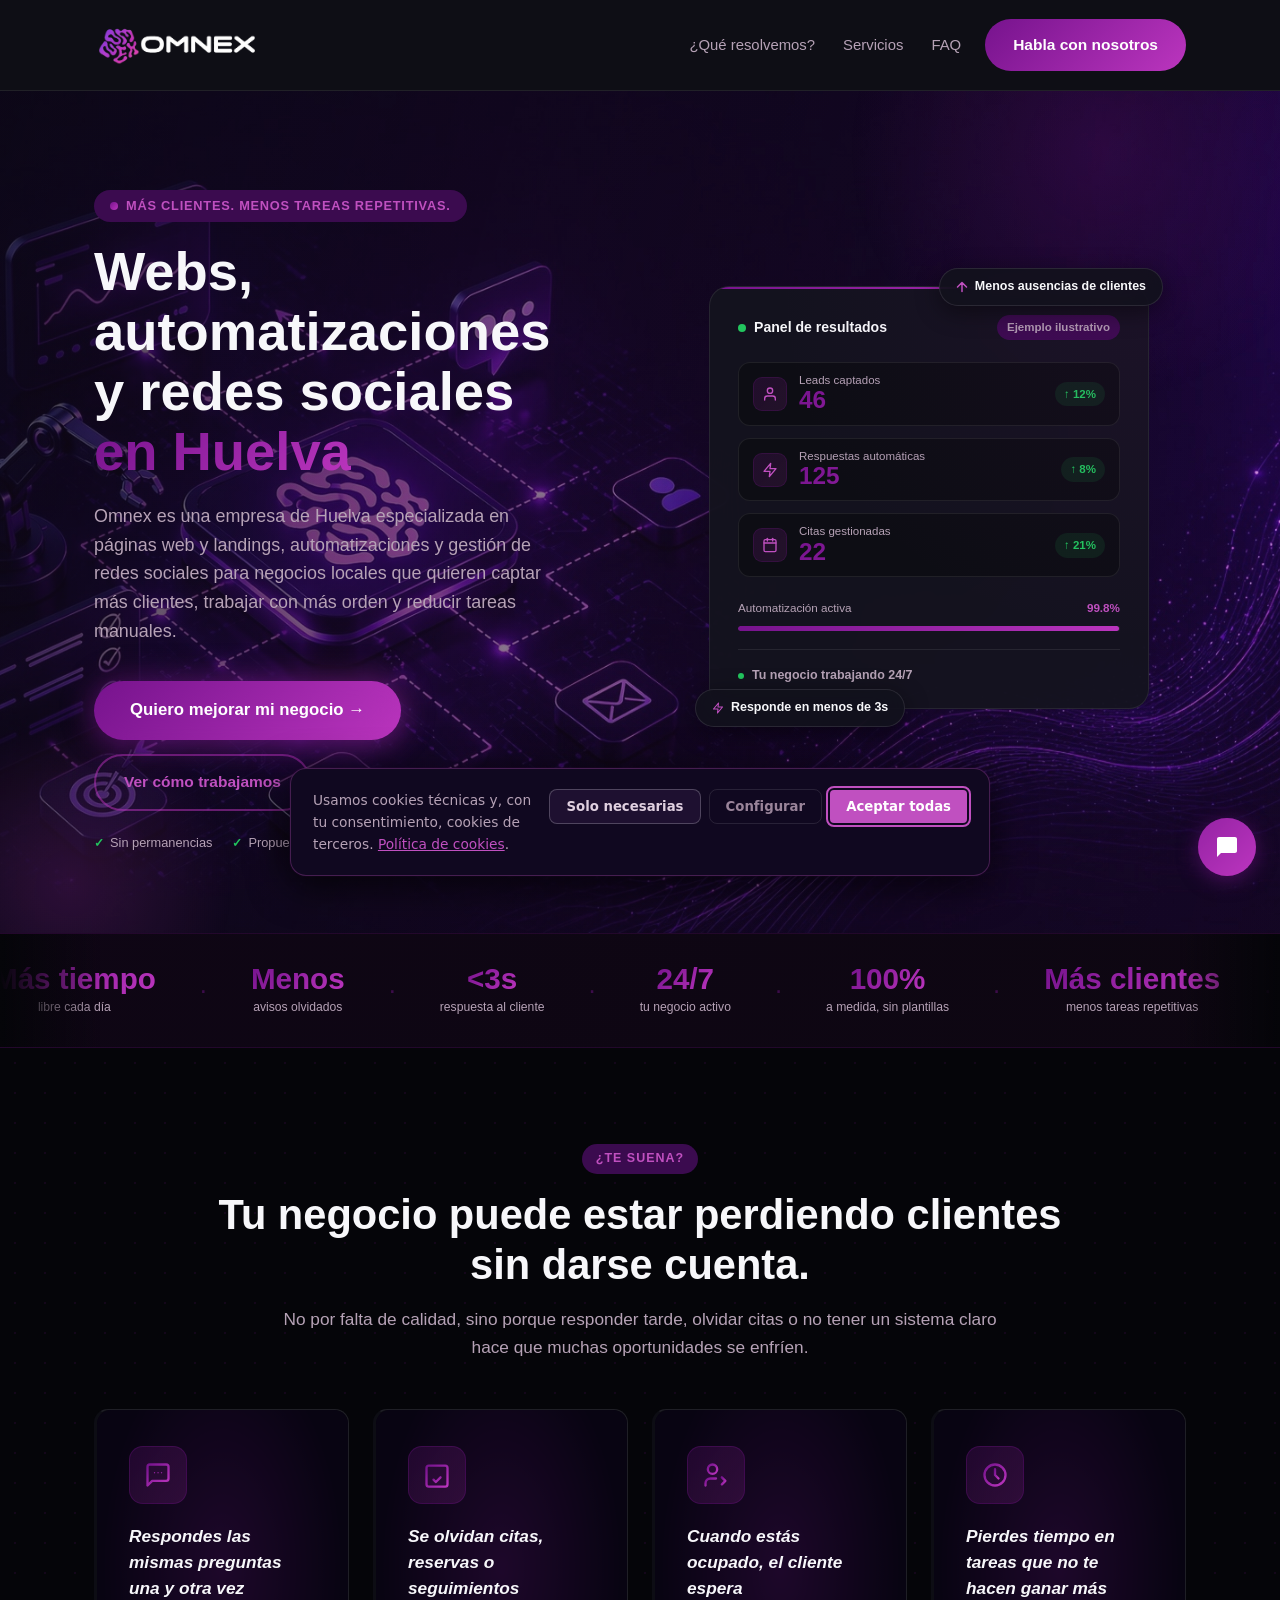
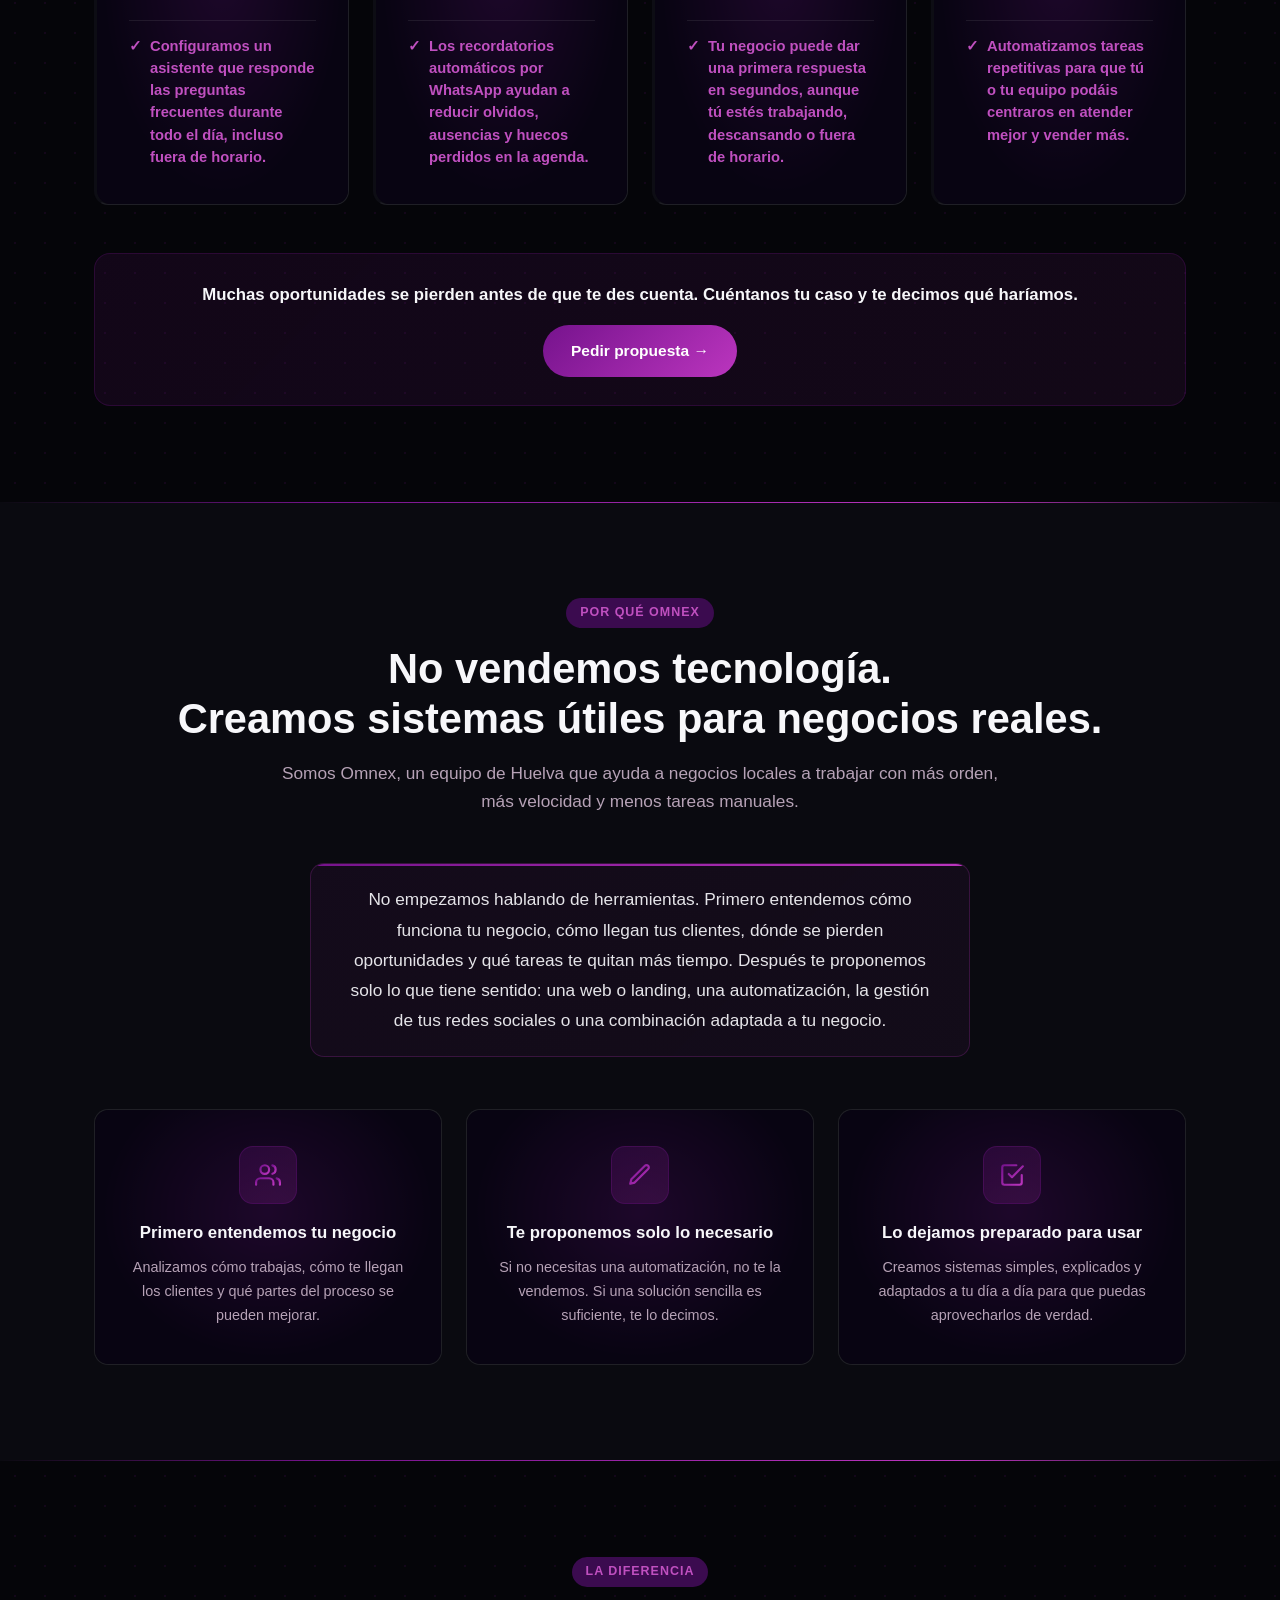
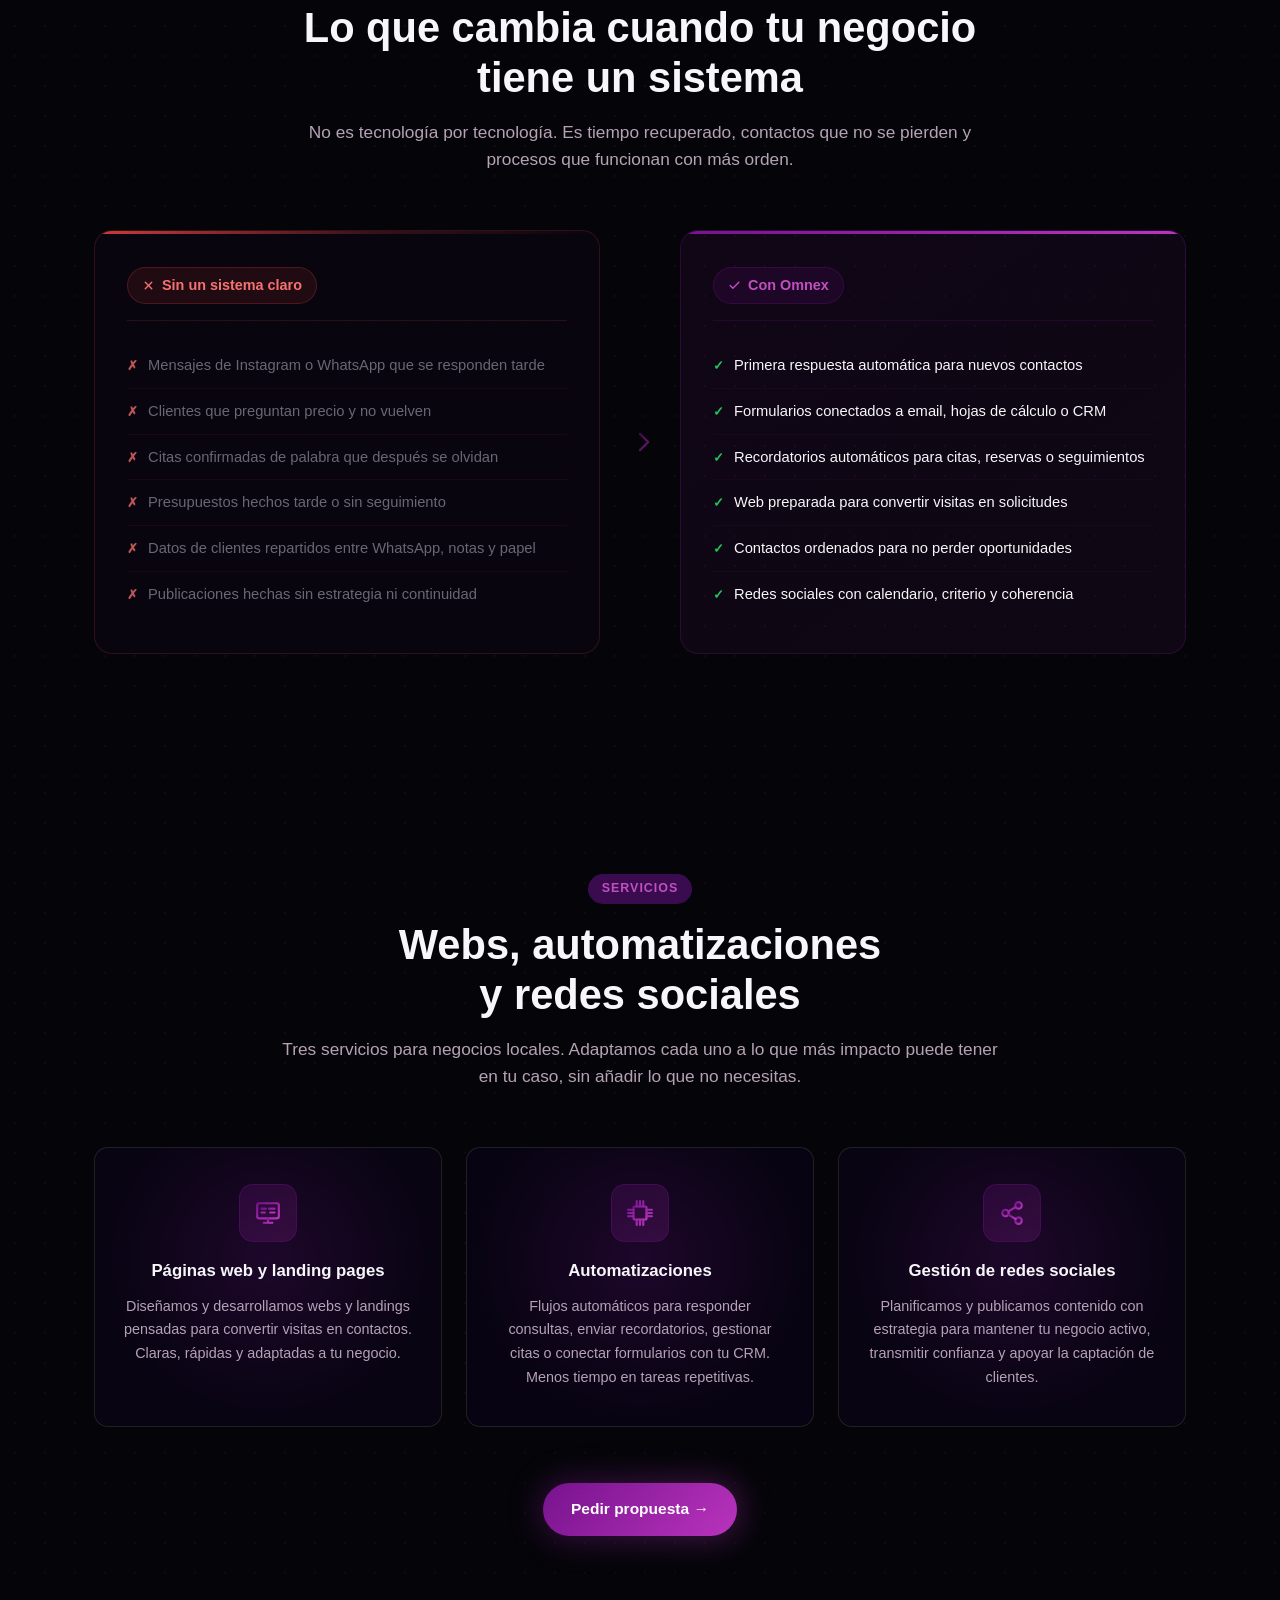
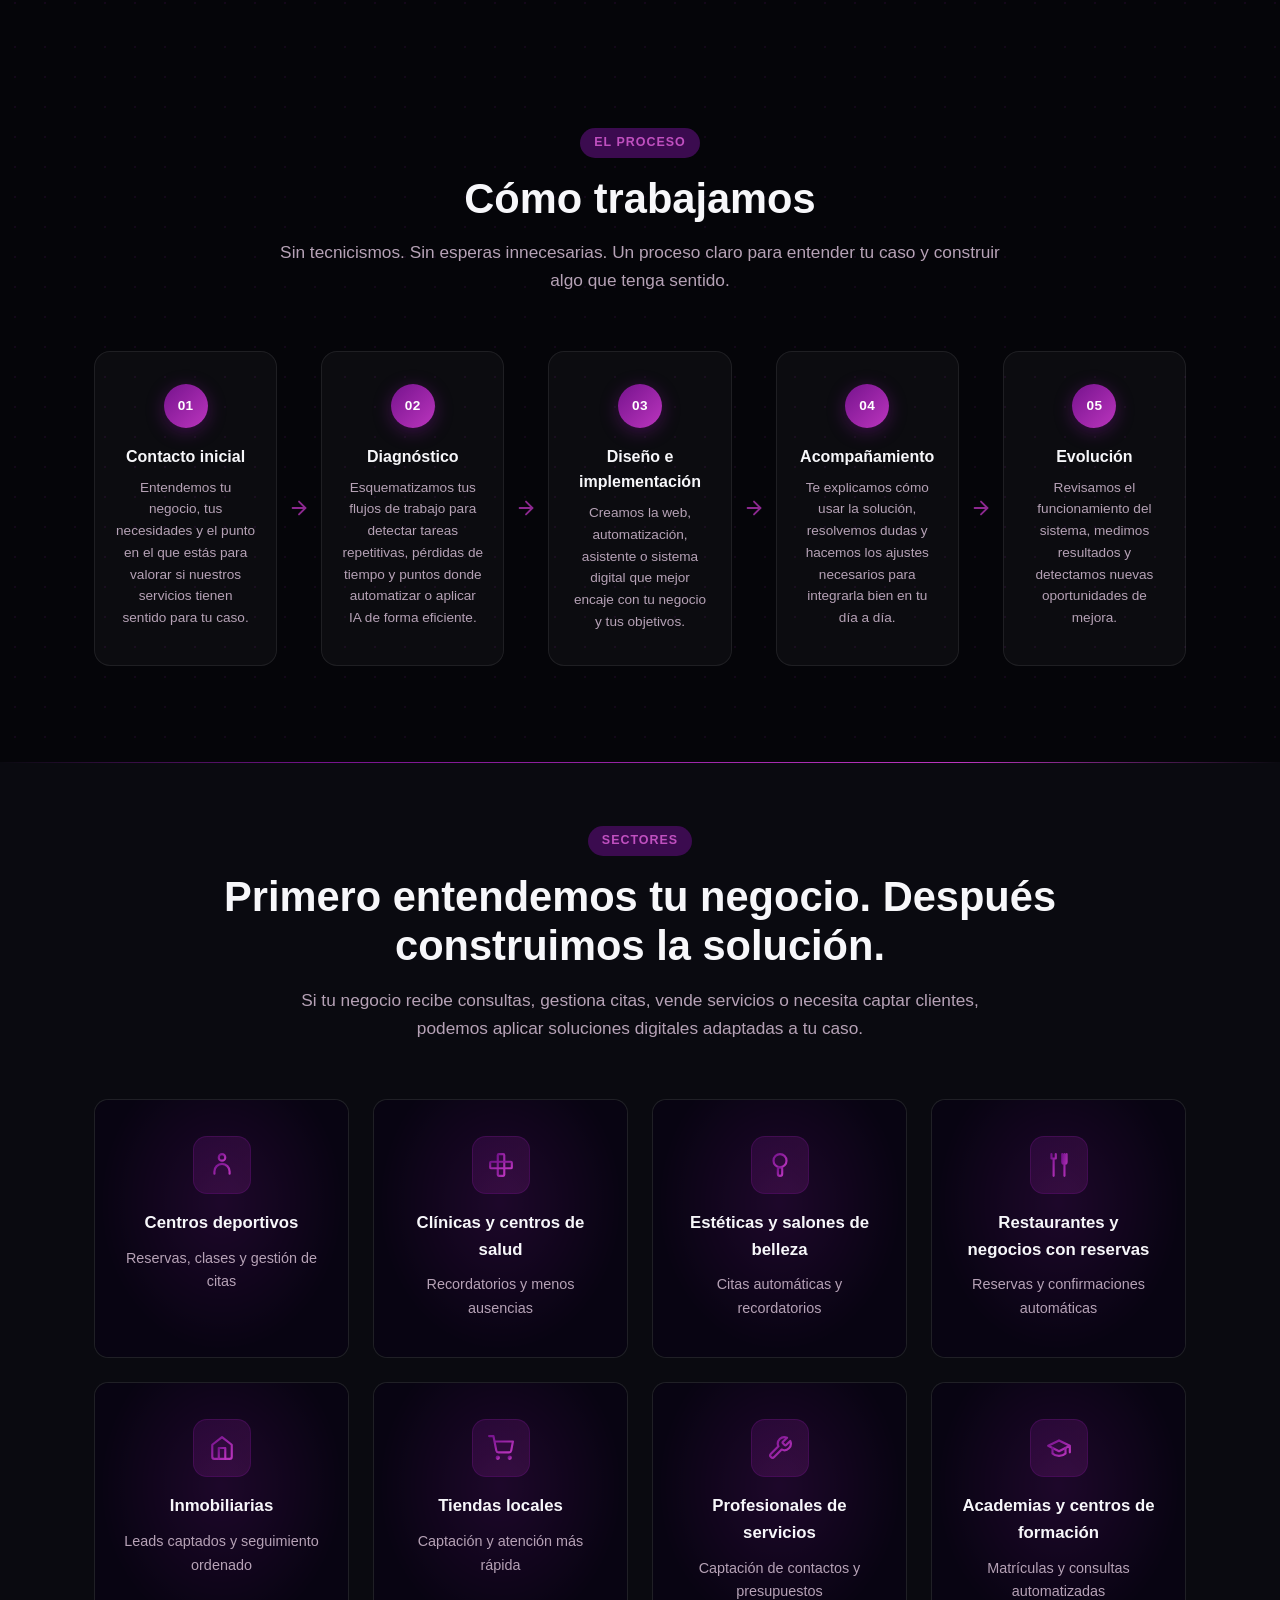
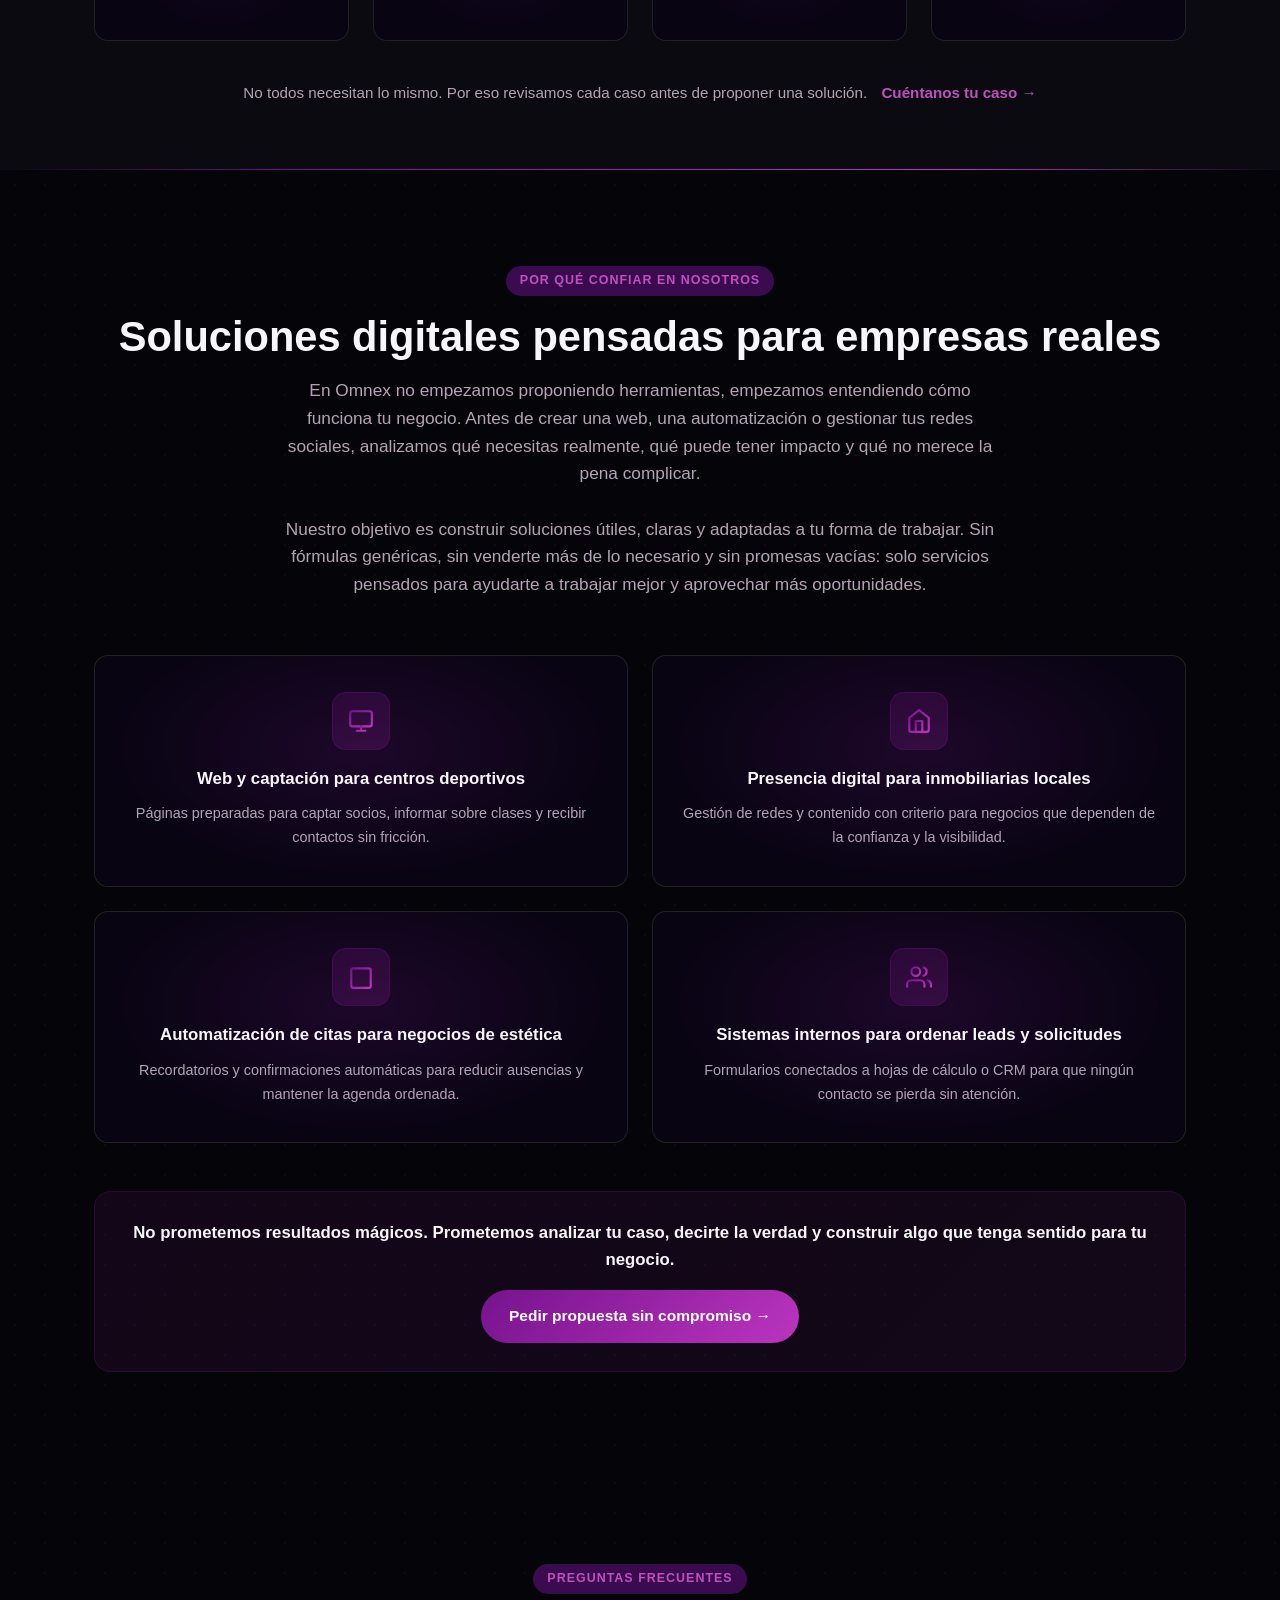
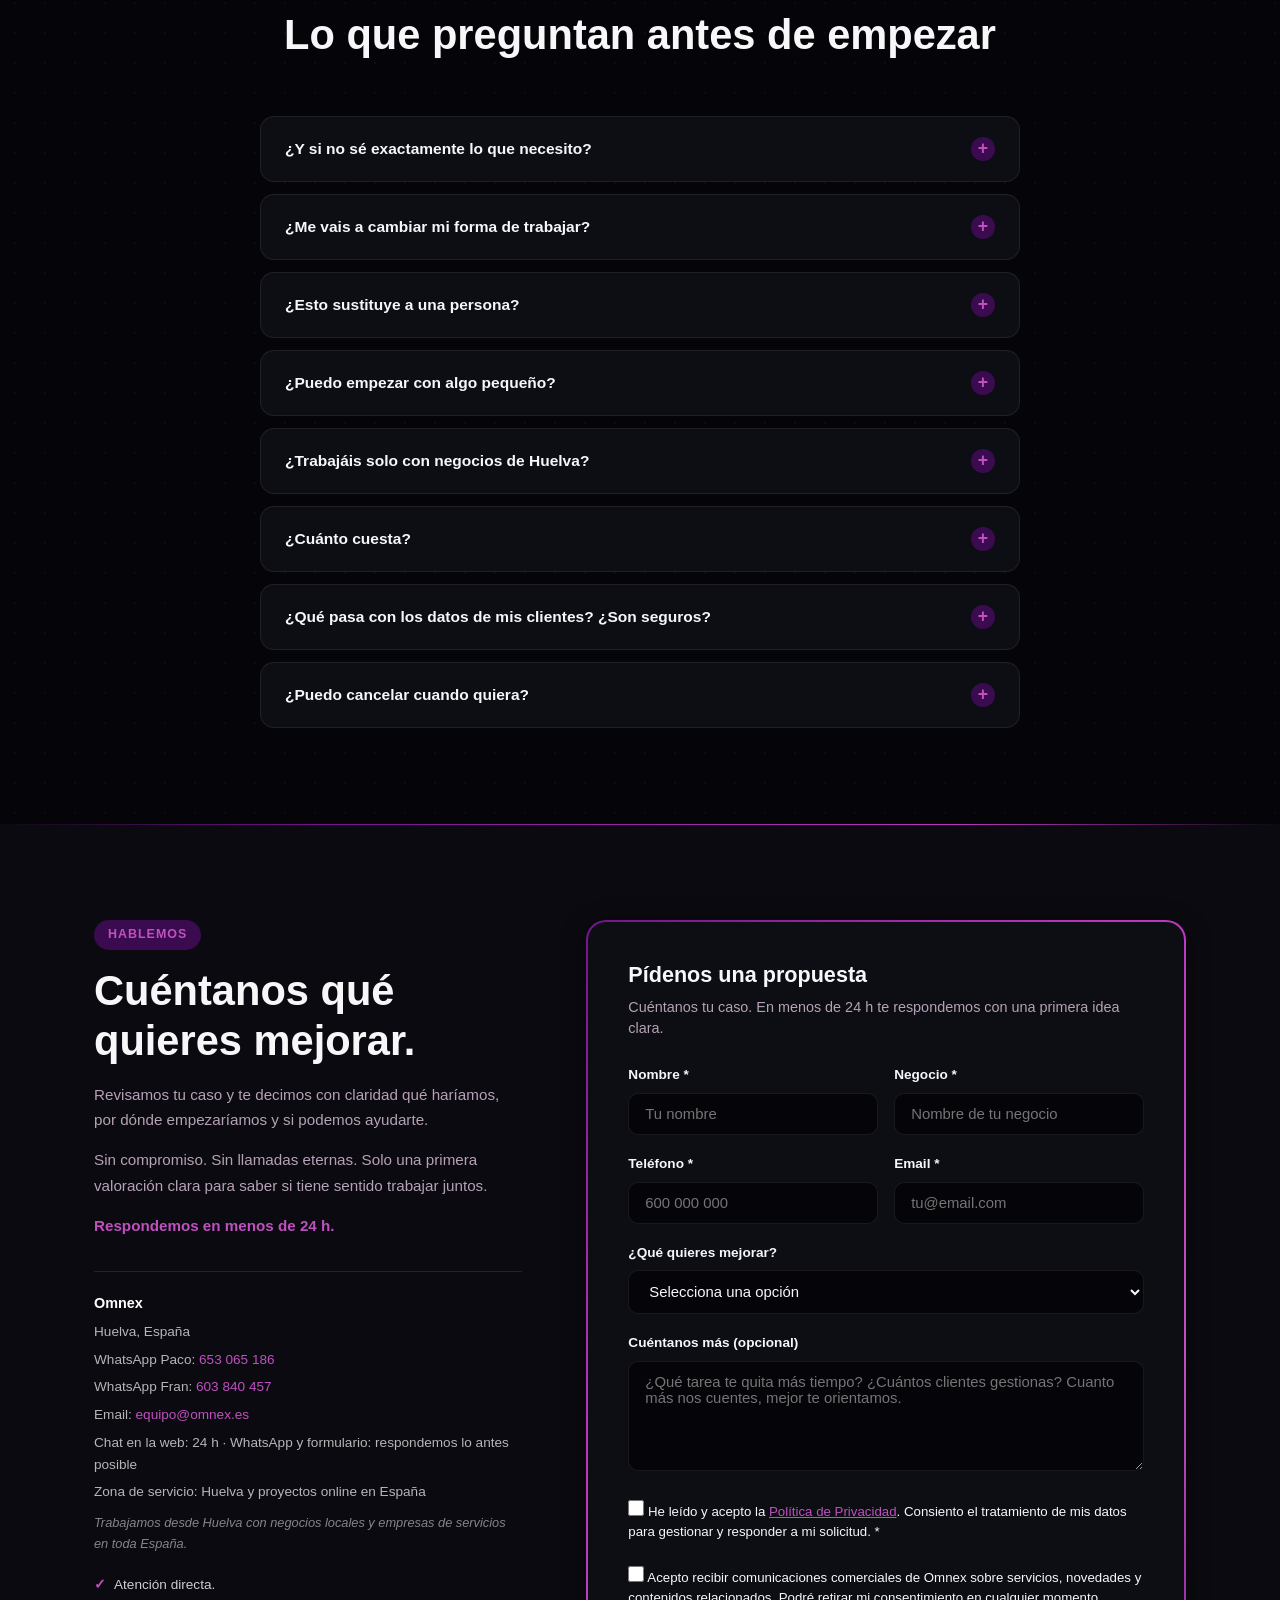
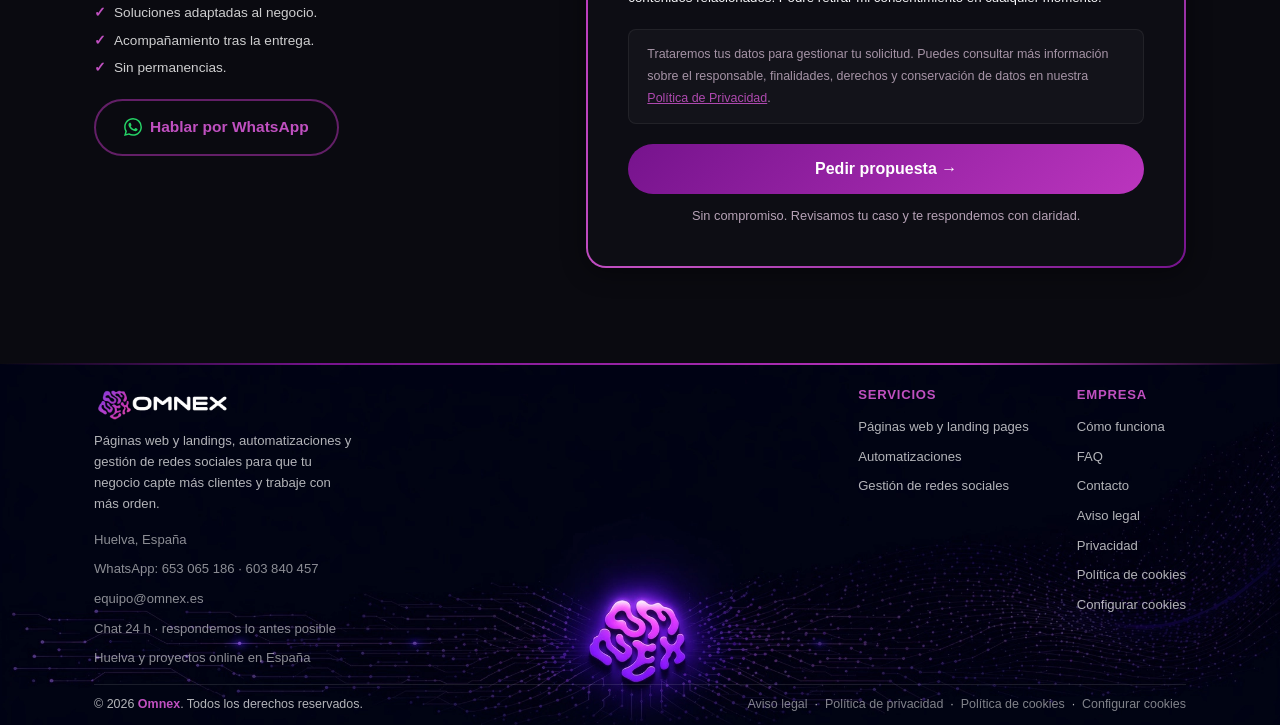
==== commit c6ce11c7: "Add files via upload" ====
--- a/Omnex/index.html
+++ b/Omnex/index.html
@@ -3,38 +3,214 @@
 <head>
   <meta charset="UTF-8" />
   <meta name="viewport" content="width=device-width, initial-scale=1.0" />
-  <meta name="description" content="Creamos webs, asistentes de respuesta y herramientas que trabajan por ti: captan leads, gestionan citas y responden consultas — solos, 24 h al día." />
-  <title>Omnex | Más clientes. Menos trabajo manual.</title>
-  <link rel="icon" type="image/png" sizes="256x256" href="assets/img/favicon.png" />
-  <link rel="canonical" href="https://omnex.es" />
-  <link rel="preload" as="image" href="assets/img/fondoheader.png" />
-  <link rel="preconnect" href="https://fonts.googleapis.com" />
-  <link rel="preconnect" href="https://fonts.gstatic.com" crossorigin />
-  <link href="https://fonts.googleapis.com/css2?family=Space+Grotesk:wght@600;700;800&family=Sora:wght@400;600;700&family=Inter:wght@400;500;600;700;800;900&display=swap" rel="stylesheet" />
-  <link rel="stylesheet" href="assets/css/styles.css?v=13" />
+  <meta name="description" content="Creamos páginas web y landings, automatizaciones y gestionamos redes sociales para negocios locales en Huelva. Capta más clientes, trabaja con más orden y reduce tareas manuales." />
+  <title>Omnex | Webs, automatizaciones y redes sociales para negocios en Huelva</title>
+  <link rel="icon" type="image/png" sizes="32x32" href="assets/img/Favicon.png" />
+  <link rel="apple-touch-icon" sizes="180x180" href="assets/img/favicon-180.png" />
+  <link rel="canonical" href="https://omnex.es/" />
+  <link rel="preload" as="image" href="assets/img/fondoheader.webp" />
+  <!-- Google Fonts: carga condicional por cookie-banner.js según consentimiento -->
+  <script src="assets/js/cookie-banner.min.js"></script>
+  <link rel="stylesheet" href="assets/css/styles.min.css?v=1" />
+  <!-- Oculta el callout del chatbot hasta que su CSS propio lo gestione -->
+  <style>#omni-callout { position: fixed; opacity: 0; pointer-events: none; }</style>
   <!-- Open Graph -->
-  <meta property="og:title" content="Omnex | Más clientes. Menos trabajo manual." />
-  <meta property="og:description" content="Webs, asistentes virtuales y automatizaciones para negocios locales. Tu negocio trabajando 24h al día, sin que levantes el dedo." />
+  <meta property="og:title" content="Omnex | Webs, automatizaciones y redes sociales para negocios en Huelva" />
+  <meta property="og:description" content="Creamos páginas web y landings, automatizaciones y gestionamos redes sociales para negocios locales en Huelva. Capta más clientes, trabaja con más orden y reduce tareas manuales." />
   <meta property="og:type" content="website" />
-  <meta property="og:url" content="https://omnex.es" />
+  <meta property="og:url" content="https://omnex.es/" />
+  <meta property="og:image" content="https://omnex.es/assets/img/Logo_Omnex.webp" />
+  <meta property="og:image:width" content="414" />
+  <meta property="og:image:height" content="117" />
   <meta property="og:locale" content="es_ES" />
+  <!-- Schema: Organization -->
   <script type="application/ld+json">
   {
     "@context": "https://schema.org",
     "@type": "Organization",
     "name": "Omnex",
-    "description": "Agencia especializada en webs profesionales, asistentes de respuesta automática y automatizaciones para negocios locales y pymes.",
     "url": "https://omnex.es",
+    "logo": "https://omnex.es/assets/img/Logo_Omnex.webp",
+    "image": "https://omnex.es/assets/img/Logo_Omnex.webp",
+    "email": "equipo@omnex.es",
+    "description": "Omnex es una empresa de Huelva especializada en páginas web y landing pages, automatizaciones y gestión de redes sociales para negocios locales.",
     "address": {
       "@type": "PostalAddress",
       "addressLocality": "Huelva",
       "addressCountry": "ES"
     },
+    "areaServed": [
+      { "@type": "City", "name": "Huelva" },
+      { "@type": "Country", "name": "España" }
+    ],
     "contactPoint": {
       "@type": "ContactPoint",
       "contactType": "customer service",
+      "email": "equipo@omnex.es",
       "availableLanguage": "Spanish"
     }
+  }
+  </script>
+  <!-- Schema: LocalBusiness -->
+  <script type="application/ld+json">
+  {
+    "@context": "https://schema.org",
+    "@type": "LocalBusiness",
+    "name": "Omnex",
+    "url": "https://omnex.es",
+    "image": "https://omnex.es/assets/img/Logo_Omnex.webp",
+    "description": "Páginas web y landing pages, automatizaciones y gestión de redes sociales para negocios locales en Huelva.",
+    "email": "equipo@omnex.es",
+    "telephone": "+34653065186",
+    "address": {
+      "@type": "PostalAddress",
+      "addressLocality": "Huelva",
+      "addressCountry": "ES"
+    },
+    "areaServed": [
+      { "@type": "City", "name": "Huelva" },
+      { "@type": "Country", "name": "España" }
+    ]
+  }
+  </script>
+  <!-- Schema: WebSite -->
+  <script type="application/ld+json">
+  {
+    "@context": "https://schema.org",
+    "@type": "WebSite",
+    "name": "Omnex",
+    "url": "https://omnex.es",
+    "description": "Páginas web y landing pages, automatizaciones y gestión de redes sociales para negocios locales en Huelva.",
+    "inLanguage": "es-ES"
+  }
+  </script>
+  <!-- Schema: FAQPage — preguntas extraídas literalmente del HTML visible -->
+  <script type="application/ld+json">
+  {
+    "@context": "https://schema.org",
+    "@type": "FAQPage",
+    "mainEntity": [
+      {
+        "@type": "Question",
+        "name": "¿Y si no sé exactamente lo que necesito?",
+        "acceptedAnswer": {
+          "@type": "Answer",
+          "text": "No pasa nada. De hecho, es lo normal. En la primera conversación revisamos cómo trabajas, qué tareas se repiten, cómo te llegan los clientes y dónde puedes estar perdiendo tiempo o ventas. A partir de ahí te decimos qué haríamos y qué no haríamos."
+        }
+      },
+      {
+        "@type": "Question",
+        "name": "¿Me vais a cambiar mi forma de trabajar?",
+        "acceptedAnswer": {
+          "@type": "Answer",
+          "text": "No buscamos complicarte la vida. La idea es adaptar el sistema a tu forma de trabajar, no obligarte a usar herramientas que luego abandonas. Cuanto más simple sea para ti, mejor."
+        }
+      },
+      {
+        "@type": "Question",
+        "name": "¿Esto sustituye a una persona?",
+        "acceptedAnswer": {
+          "@type": "Answer",
+          "text": "No siempre. Automatizamos tareas repetitivas, respuestas básicas y procesos que no necesitan intervención humana. Lo importante sigue pasando por ti o por tu equipo."
+        }
+      },
+      {
+        "@type": "Question",
+        "name": "¿Puedo empezar con algo pequeño?",
+        "acceptedAnswer": {
+          "@type": "Answer",
+          "text": "Sí. De hecho, muchas veces es lo más inteligente. Podemos empezar por una web, una landing, recordatorios automáticos o un sistema sencillo de captación, y ampliar después si tiene sentido."
+        }
+      },
+      {
+        "@type": "Question",
+        "name": "¿Trabajáis solo con negocios de Huelva?",
+        "acceptedAnswer": {
+          "@type": "Answer",
+          "text": "Estamos en Huelva y nos gusta trabajar cerca de los negocios, pero podemos ayudar a empresas de cualquier lugar si el proyecto tiene sentido y podemos aportar valor."
+        }
+      },
+      {
+        "@type": "Question",
+        "name": "¿Cuánto cuesta?",
+        "acceptedAnswer": {
+          "@type": "Answer",
+          "text": "Depende de lo que necesite tu negocio. No cuesta lo mismo una landing sencilla que una web completa con automatizaciones. Primero entendemos tu caso y después te damos una propuesta clara, sin meterte cosas que no necesitas."
+        }
+      },
+      {
+        "@type": "Question",
+        "name": "¿Qué pasa con los datos de mis clientes? ¿Son seguros?",
+        "acceptedAnswer": {
+          "@type": "Answer",
+          "text": "Trabajamos con herramientas seguras y configuramos cada sistema siguiendo buenas prácticas de privacidad y RGPD. Antes de lanzar cualquier proyecto, te explicamos qué datos se usan, dónde se almacenan y quién tiene acceso."
+        }
+      },
+      {
+        "@type": "Question",
+        "name": "¿Puedo cancelar cuando quiera?",
+        "acceptedAnswer": {
+          "@type": "Answer",
+          "text": "Sí, sin permanencia ni penalizaciones. Te explicamos desde el principio qué incluye el servicio y qué ocurre si decides parar."
+        }
+      }
+    ]
+  }
+  </script>
+  <!-- Schema: BreadcrumbList -->
+  <script type="application/ld+json">
+  {
+    "@context": "https://schema.org",
+    "@type": "BreadcrumbList",
+    "itemListElement": [
+      {
+        "@type": "ListItem",
+        "position": 1,
+        "name": "Inicio",
+        "item": "https://omnex.es"
+      }
+    ]
+  }
+  </script>
+  <!-- Schema: Servicios -->
+  <script type="application/ld+json">
+  {
+    "@context": "https://schema.org",
+    "@type": "ItemList",
+    "name": "Servicios de Omnex",
+    "description": "Servicios de diseño web, automatizaciones y gestión de redes sociales para negocios locales.",
+    "itemListElement": [
+      {
+        "@type": "ListItem",
+        "position": 1,
+        "item": {
+          "@type": "Service",
+          "name": "Páginas web y landing pages",
+          "description": "Diseño y desarrollo de páginas web y landing pages para negocios locales, pensadas para convertir visitas en contactos.",
+          "provider": { "@type": "LocalBusiness", "name": "Omnex", "url": "https://omnex.es" }
+        }
+      },
+      {
+        "@type": "ListItem",
+        "position": 2,
+        "item": {
+          "@type": "Service",
+          "name": "Automatizaciones",
+          "description": "Flujos de automatización para responder consultas, gestionar citas, enviar recordatorios y eliminar tareas repetitivas.",
+          "provider": { "@type": "LocalBusiness", "name": "Omnex", "url": "https://omnex.es" }
+        }
+      },
+      {
+        "@type": "ListItem",
+        "position": 3,
+        "item": {
+          "@type": "Service",
+          "name": "Gestión de redes sociales",
+          "description": "Planificación y publicación de contenido en redes sociales con estrategia y criterio para negocios locales.",
+          "provider": { "@type": "LocalBusiness", "name": "Omnex", "url": "https://omnex.es" }
+        }
+      }
+    ]
   }
   </script>
 </head>
@@ -58,11 +234,11 @@
         <path d="M55 7 A48 48 0 1 1 54.99 7" stroke="url(#ringGrad)" stroke-width="3" stroke-linecap="round" stroke-dasharray="240 62"/>
       </svg>
       <div class="loader__ring-logo">
-        <img src="assets/img/Logo_pentagono-removebg-preview.png" alt="Omnex" width="84" height="84" />
+        <img src="assets/img/Logo_pentagono-removebg-preview.webp" alt="Omnex" width="84" height="84" />
       </div>
     </div>
     <div class="loader__brand">Omnex</div>
-    <div class="loader__tagline">Automatización inteligente</div>
+    <div class="loader__tagline">Soluciones para negocios reales</div>
     <div class="loader__bar-wrap">
       <div class="loader__bar-fill"></div>
     </div>
@@ -84,16 +260,16 @@
 <nav class="navbar" id="navbar">
   <div class="container">
     <div class="navbar__inner">
-      <a href="#" class="logo" aria-label="Omnex inicio">
-        <img src="assets/img/Logo_Omnex-removebg-preview.png" alt="Omnex" width="170" height="48" style="display:block;height:auto;" />
+      <a href="#inicio" class="logo" aria-label="Omnex inicio">
+        <img src="assets/img/Logo_Omnex.webp" alt="Omnex" width="170" height="48" style="display:block;height:auto;" />
       </a>
       <ul class="nav__links">
         <li><a href="#problemas">¿Qué resolvemos?</a></li>
-        <li><a href="#Servicios">Servicios</a></li>
+        <li><a href="#servicios">Servicios</a></li>
         <li><a href="#faq">FAQ</a></li>
       </ul>
       <div class="nav__cta">
-        <a href="#contacto" class="btn btn-primary">Habla con nosotros</a>
+        <a href="#contacto" class="btn btn-primary" data-event="click_cta_nav">Habla con nosotros</a>
       </div>
       <button class="nav__toggle" id="navToggle" aria-label="Abrir menú">
         <span></span><span></span><span></span>
@@ -113,23 +289,24 @@
       <div class="hero__copy">
         <div class="hero__eyebrow">
           <span class="hero__eyebrow-dot"></span>
-          Automatización real para negocios
+          Más clientes. Menos tareas repetitivas.
         </div>
         <h1 class="hero__title">
-          Más clientes.<br>
-          <span class="grad">Menos trabajo</span><br>
-          manual.
+          Webs, automatizaciones<br>
+          y redes sociales<br>
+          <span class="grad">en Huelva</span>
         </h1>
         <p class="hero__sub">
-          Webs, asistentes virtuales y tareas automatizadas que trabajan por ti — solos, 24 h al día.
+          Omnex es una empresa de Huelva especializada en páginas web y landings, automatizaciones y gestión de redes sociales para negocios locales que quieren captar más clientes, trabajar con más orden y reducir tareas manuales.
         </p>
         <div class="hero__actions">
-          <a href="#contacto" class="btn btn-primary btn-hero-primary btn-glow" data-event="click_cta_hero">Quiero más clientes →</a>
+          <a href="#contacto" class="btn btn-primary btn-hero-primary btn-glow" data-event="click_cta_hero">Quiero mejorar mi negocio →</a>
+          <a href="#como-funciona" class="btn btn-outline" data-event="click_cta_hero_secondary">Ver cómo trabajamos</a>
         </div>
         <div class="hero__trust" aria-label="Garantías">
           <span>Sin permanencias</span>
-          <span>Resultados reales</span>
-          <span>Soporte incluido</span>
+          <span>Propuesta clara</span>
+          <span>Adaptado a tu negocio</span>
         </div>
       </div>
 
@@ -223,8 +400,8 @@
     </div>
     <span class="stats-ticker__sep">·</span>
     <div class="stats-ticker__item">
-      <span class="stats-ticker__num">0</span>
-      <span class="stats-ticker__label">avisos que se olvidan</span>
+      <span class="stats-ticker__num">Menos</span>
+      <span class="stats-ticker__label">avisos olvidados</span>
     </div>
     <span class="stats-ticker__sep">·</span>
     <div class="stats-ticker__item">
@@ -244,7 +421,7 @@
     <span class="stats-ticker__sep">·</span>
     <div class="stats-ticker__item">
       <span class="stats-ticker__num">Más clientes</span>
-      <span class="stats-ticker__label">menos trabajo manual</span>
+      <span class="stats-ticker__label">menos tareas repetitivas</span>
     </div>
     <span class="stats-ticker__sep">·</span>
     <!-- Duplicado para bucle sin corte visible -->
@@ -254,8 +431,8 @@
     </div>
     <span class="stats-ticker__sep">·</span>
     <div class="stats-ticker__item">
-      <span class="stats-ticker__num">0</span>
-      <span class="stats-ticker__label">avisos que se olvidan</span>
+      <span class="stats-ticker__num">Menos</span>
+      <span class="stats-ticker__label">avisos olvidados</span>
     </div>
     <span class="stats-ticker__sep">·</span>
     <div class="stats-ticker__item">
@@ -275,7 +452,7 @@
     <span class="stats-ticker__sep">·</span>
     <div class="stats-ticker__item">
       <span class="stats-ticker__num">Más clientes</span>
-      <span class="stats-ticker__label">menos trabajo manual</span>
+      <span class="stats-ticker__label">menos tareas repetitivas</span>
     </div>
     <span class="stats-ticker__sep">·</span>
   </div>
@@ -284,57 +461,36 @@
 <!-- ═══════════════════════════════════════════════════════════ PROBLEMS -->
 <section class="section" id="problemas">
   <div class="container">
-    <div class="section-head fade-in">
+    <div class="section-head center fade-in">
       <div class="badge">¿Te suena?</div>
-      <h2 class="section-title">Estás perdiendo clientes.<br>Y no siempre te das cuenta.</h2>
-      <p class="section-sub">No por mal servicio — sino porque no puedes atenderlo todo. Estos problemas tienen solución, y es más sencilla de lo que crees.</p>
+      <h2 class="section-title">Tu negocio puede estar perdiendo clientes<br>sin darse cuenta.</h2>
+      <p class="section-sub">No por falta de calidad, sino porque responder tarde, olvidar citas o no tener un sistema claro hace que muchas oportunidades se enfríen.</p>
     </div>
     <div class="problems__grid">
       <div class="problem-card fade-in">
         <div class="problem-card__emoji"><svg viewBox="0 0 24 24" fill="none" stroke="url(#ig)" stroke-width="2" stroke-linecap="round" stroke-linejoin="round"><path d="M21 15a2 2 0 0 1-2 2H7l-4 4V5a2 2 0 0 1 2-2h14a2 2 0 0 1 2 2z"/><circle cx="9" cy="10" r=".6" fill="url(#ig)" stroke="none"/><circle cx="12" cy="10" r=".6" fill="url(#ig)" stroke="none"/><circle cx="15" cy="10" r=".6" fill="url(#ig)" stroke="none"/></svg></div>
-        <p class="problem-card__quote">"Paso el día contestando las mismas preguntas una y otra vez"</p>
-        <p class="problem-card__sol">Configuramos un asistente que responde solo. Las preguntas frecuentes, resueltas sin que levantes el dedo.</p>
+        <p class="problem-card__quote">Respondes las mismas preguntas una y otra vez</p>
+        <p class="problem-card__sol">Configuramos un asistente que responde las preguntas frecuentes durante todo el día, incluso fuera de horario.</p>
       </div>
       <div class="problem-card fade-in">
         <div class="problem-card__emoji"><svg viewBox="0 0 24 24" fill="none" stroke="url(#ig)" stroke-width="2" stroke-linecap="round" stroke-linejoin="round"><rect x="3" y="4" width="18" height="18" rx="2"/><line x1="16" y1="2" x2="16" y2="6"/><line x1="8" y1="2" x2="8" y2="6"/><line x1="3" y1="10" x2="21" y2="10"/><polyline points="9 16 11 18 15 14"/></svg></div>
-        <p class="problem-card__quote">"Mis clientes no vienen a las citas y pierdo dinero cada semana"</p>
-        <p class="problem-card__sol">Un aviso automático por WhatsApp lo resuelve. Con los recordatorios automáticos, las ausencias se reducen de forma notable.</p>
+        <p class="problem-card__quote">Se olvidan citas, reservas o seguimientos</p>
+        <p class="problem-card__sol">Los recordatorios automáticos por WhatsApp ayudan a reducir olvidos, ausencias y huecos perdidos en la agenda.</p>
       </div>
       <div class="problem-card fade-in">
         <div class="problem-card__emoji"><svg viewBox="0 0 24 24" fill="none" stroke="url(#ig)" stroke-width="2" stroke-linecap="round" stroke-linejoin="round"><circle cx="9" cy="7" r="4"/><path d="M3 21v-2a4 4 0 0 1 4-4h5"/><polyline points="17 14 20 17 17 20"/><line x1="14" y1="17" x2="20" y2="17"/></svg></div>
-        <p class="problem-card__quote">"Cuando estoy ocupado, mis clientes se van con la competencia"</p>
-        <p class="problem-card__sol">Tu asistente responde en segundos — aunque estés trabajando, durmiendo o de vacaciones.</p>
+        <p class="problem-card__quote">Cuando estás ocupado, el cliente espera</p>
+        <p class="problem-card__sol">Tu negocio puede dar una primera respuesta en segundos, aunque tú estés trabajando, descansando o fuera de horario.</p>
       </div>
       <div class="problem-card fade-in">
         <div class="problem-card__emoji"><svg viewBox="0 0 24 24" fill="none" stroke="url(#ig)" stroke-width="2" stroke-linecap="round" stroke-linejoin="round"><circle cx="12" cy="12" r="9"/><polyline points="12 7 12 12 15 15"/></svg></div>
-        <p class="problem-card__quote">"Pierdo 2 o 3 horas al día haciendo tareas que podría hacer una máquina"</p>
-        <p class="problem-card__sol">Esas tareas las hacemos nosotros. Tú recuperas 2 horas al día. Sin hacer nada distinto.</p>
-      </div>
-      <!-- Clones para carrusel móvil continuo -->
-      <div class="problem-card problem-card--dupe" aria-hidden="true">
-        <div class="problem-card__emoji"><svg viewBox="0 0 24 24" fill="none" stroke="url(#ig)" stroke-width="2" stroke-linecap="round" stroke-linejoin="round"><path d="M21 15a2 2 0 0 1-2 2H7l-4 4V5a2 2 0 0 1 2-2h14a2 2 0 0 1 2 2z"/><circle cx="9" cy="10" r=".6" fill="url(#ig)" stroke="none"/><circle cx="12" cy="10" r=".6" fill="url(#ig)" stroke="none"/><circle cx="15" cy="10" r=".6" fill="url(#ig)" stroke="none"/></svg></div>
-        <p class="problem-card__quote">"Paso el día contestando las mismas preguntas una y otra vez"</p>
-        <p class="problem-card__sol">Configuramos un asistente que responde solo. Las preguntas frecuentes, resueltas sin que levantes el dedo.</p>
-      </div>
-      <div class="problem-card problem-card--dupe" aria-hidden="true">
-        <div class="problem-card__emoji"><svg viewBox="0 0 24 24" fill="none" stroke="url(#ig)" stroke-width="2" stroke-linecap="round" stroke-linejoin="round"><rect x="3" y="4" width="18" height="18" rx="2"/><line x1="16" y1="2" x2="16" y2="6"/><line x1="8" y1="2" x2="8" y2="6"/><line x1="3" y1="10" x2="21" y2="10"/><polyline points="9 16 11 18 15 14"/></svg></div>
-        <p class="problem-card__quote">"Mis clientes no vienen a las citas y pierdo dinero cada semana"</p>
-        <p class="problem-card__sol">Un aviso automático por WhatsApp lo resuelve. Con los recordatorios automáticos, las ausencias se reducen de forma notable.</p>
-      </div>
-      <div class="problem-card problem-card--dupe" aria-hidden="true">
-        <div class="problem-card__emoji"><svg viewBox="0 0 24 24" fill="none" stroke="url(#ig)" stroke-width="2" stroke-linecap="round" stroke-linejoin="round"><circle cx="9" cy="7" r="4"/><path d="M3 21v-2a4 4 0 0 1 4-4h5"/><polyline points="17 14 20 17 17 20"/><line x1="14" y1="17" x2="20" y2="17"/></svg></div>
-        <p class="problem-card__quote">"Cuando estoy ocupado, mis clientes se van con la competencia"</p>
-        <p class="problem-card__sol">Tu asistente responde en segundos — aunque estés trabajando, durmiendo o de vacaciones.</p>
-      </div>
-      <div class="problem-card problem-card--dupe" aria-hidden="true">
-        <div class="problem-card__emoji"><svg viewBox="0 0 24 24" fill="none" stroke="url(#ig)" stroke-width="2" stroke-linecap="round" stroke-linejoin="round"><circle cx="12" cy="12" r="9"/><polyline points="12 7 12 12 15 15"/></svg></div>
-        <p class="problem-card__quote">"Pierdo 2 o 3 horas al día haciendo tareas que podría hacer una máquina"</p>
-        <p class="problem-card__sol">Esas tareas las hacemos nosotros. Tú recuperas 2 horas al día. Sin hacer nada distinto.</p>
+        <p class="problem-card__quote">Pierdes tiempo en tareas que no te hacen ganar más</p>
+        <p class="problem-card__sol">Automatizamos tareas repetitivas para que tú o tu equipo podáis centraros en atender mejor y vender más.</p>
       </div>
     </div>
     <div class="problems__cta fade-in">
-      <p><strong>Cada semana sin esto es tiempo y clientes que no vuelven.</strong> La pregunta es: ¿cuándo lo solucionas?</p>
-      <a href="#contacto" class="btn btn-primary">Quiero una solución →</a>
+      <p><strong>Muchas oportunidades se pierden antes de que te des cuenta.</strong> Cuéntanos tu caso y te decimos qué haríamos.</p>
+      <a href="#contacto" class="btn btn-primary" data-event="click_cta_problemas">Pedir propuesta →</a>
     </div>
   </div>
 </section>
@@ -344,31 +500,54 @@
   <div class="container">
     <div class="section-head center fade-in">
       <div class="badge">Por qué Omnex</div>
-      <h2 class="section-title">Sin intermediarios.<br>Sin plantillas. Sin rodeos.</h2>
-      <p class="section-sub">Hablas directamente con quien hace el trabajo. Cada solución se diseña para tu negocio — no para el del vecino.</p>
-    </div>
+      <h2 class="section-title">No vendemos tecnología.<br>Creamos sistemas útiles para negocios reales.</h2>
+      <p class="section-sub">Somos Omnex, un equipo de Huelva que ayuda a negocios locales a trabajar con más orden, más velocidad y menos tareas manuales.</p>
+    </div>
+    <div class="nosotros__intro fade-in">
+      <p>No empezamos hablando de herramientas. Primero entendemos cómo funciona tu negocio, cómo llegan tus clientes, dónde se pierden oportunidades y qué tareas te quitan más tiempo. Después te proponemos solo lo que tiene sentido: una web o landing, una automatización, la gestión de tus redes sociales o una combinación adaptada a tu negocio.</p>
+    </div>
+
     <div class="trust__grid">
-      <div class="trust-card fade-in">
-        <div class="trust-card__icon">
-          <svg viewBox="0 0 24 24" fill="none" stroke="url(#ig)" stroke-width="2" stroke-linecap="round" stroke-linejoin="round"><path d="M17 21v-2a4 4 0 0 0-4-4H5a4 4 0 0 0-4 4v2"/><circle cx="9" cy="7" r="4"/><path d="M23 21v-2a4 4 0 0 0-3-3.87"/><path d="M16 3.13a4 4 0 0 1 0 7.75"/></svg>
-        </div>
-        <h3 class="trust-card__title">Trato directo</h3>
-        <p class="trust-card__text">Hablas siempre con quien hace el trabajo. Sin comerciales. Sin que alguien te prometa lo que otro tiene que cumplir.</p>
-      </div>
-      <div class="trust-card fade-in">
-        <div class="trust-card__icon">
-          <svg viewBox="0 0 24 24" fill="none" stroke="url(#ig)" stroke-width="2" stroke-linecap="round" stroke-linejoin="round"><path d="M12 20h9"/><path d="M16.5 3.5a2.121 2.121 0 0 1 3 3L7 19l-4 1 1-4L16.5 3.5z"/></svg>
-        </div>
-        <h3 class="trust-card__title">A tu medida</h3>
-        <p class="trust-card__text">Nada de plantillas. Analizamos cómo trabajas y construimos lo que necesitas — no lo que le vendemos a todo el mundo.</p>
-      </div>
-      <div class="trust-card fade-in">
-        <div class="trust-card__icon">
-          <svg viewBox="0 0 24 24" fill="none" stroke="url(#ig)" stroke-width="2" stroke-linecap="round" stroke-linejoin="round"><polyline points="9 11 12 14 22 4"/><path d="M21 12v7a2 2 0 0 1-2 2H5a2 2 0 0 1-2-2V5a2 2 0 0 1 2-2h11"/></svg>
-        </div>
-        <h3 class="trust-card__title">Resultados primero</h3>
-        <p class="trust-card__text">Si lo que propones no tiene sentido para tu negocio, te lo decimos. No construimos por construir ni vendemos lo que no necesitas.</p>
-      </div>
+
+      <div class="trust-card nosotros-card fade-in">
+        <div class="nosotros-card__trigger" role="button" tabindex="0" aria-expanded="false">
+          <div class="trust-card__icon">
+            <svg viewBox="0 0 24 24" fill="none" stroke="url(#ig)" stroke-width="2" stroke-linecap="round" stroke-linejoin="round"><path d="M17 21v-2a4 4 0 0 0-4-4H5a4 4 0 0 0-4 4v2"/><circle cx="9" cy="7" r="4"/><path d="M23 21v-2a4 4 0 0 0-3-3.87"/><path d="M16 3.13a4 4 0 0 1 0 7.75"/></svg>
+          </div>
+          <h3 class="trust-card__title">Primero entendemos tu negocio</h3>
+          <svg class="nosotros-card__chevron" viewBox="0 0 24 24" fill="none" stroke="currentColor" stroke-width="2" stroke-linecap="round" stroke-linejoin="round" width="18" height="18" aria-hidden="true"><polyline points="6 9 12 15 18 9"/></svg>
+        </div>
+        <div class="nosotros-card__body">
+          <p class="trust-card__text">Analizamos cómo trabajas, cómo te llegan los clientes y qué partes del proceso se pueden mejorar.</p>
+        </div>
+      </div>
+
+      <div class="trust-card nosotros-card fade-in">
+        <div class="nosotros-card__trigger" role="button" tabindex="0" aria-expanded="false">
+          <div class="trust-card__icon">
+            <svg viewBox="0 0 24 24" fill="none" stroke="url(#ig)" stroke-width="2" stroke-linecap="round" stroke-linejoin="round"><path d="M12 20h9"/><path d="M16.5 3.5a2.121 2.121 0 0 1 3 3L7 19l-4 1 1-4L16.5 3.5z"/></svg>
+          </div>
+          <h3 class="trust-card__title">Te proponemos solo lo necesario</h3>
+          <svg class="nosotros-card__chevron" viewBox="0 0 24 24" fill="none" stroke="currentColor" stroke-width="2" stroke-linecap="round" stroke-linejoin="round" width="18" height="18" aria-hidden="true"><polyline points="6 9 12 15 18 9"/></svg>
+        </div>
+        <div class="nosotros-card__body">
+          <p class="trust-card__text">Si no necesitas una automatización, no te la vendemos. Si una solución sencilla es suficiente, te lo decimos.</p>
+        </div>
+      </div>
+
+      <div class="trust-card nosotros-card fade-in">
+        <div class="nosotros-card__trigger" role="button" tabindex="0" aria-expanded="false">
+          <div class="trust-card__icon">
+            <svg viewBox="0 0 24 24" fill="none" stroke="url(#ig)" stroke-width="2" stroke-linecap="round" stroke-linejoin="round"><polyline points="9 11 12 14 22 4"/><path d="M21 12v7a2 2 0 0 1-2 2H5a2 2 0 0 1-2-2V5a2 2 0 0 1 2-2h11"/></svg>
+          </div>
+          <h3 class="trust-card__title">Lo dejamos preparado para usar</h3>
+          <svg class="nosotros-card__chevron" viewBox="0 0 24 24" fill="none" stroke="currentColor" stroke-width="2" stroke-linecap="round" stroke-linejoin="round" width="18" height="18" aria-hidden="true"><polyline points="6 9 12 15 18 9"/></svg>
+        </div>
+        <div class="nosotros-card__body">
+          <p class="trust-card__text">Creamos sistemas simples, explicados y adaptados a tu día a día para que puedas aprovecharlos de verdad.</p>
+        </div>
+      </div>
+
     </div>
   </div>
 </section>
@@ -378,8 +557,8 @@
   <div class="container">
     <div class="section-head center fade-in">
       <div class="badge">La diferencia</div>
-      <h2 class="section-title">Lo que cambia cuando tu negocio<br>empieza a trabajar solo</h2>
-      <p class="section-sub">No es tecnología por tecnología. Es tiempo recuperado, clientes que no se pierden y trabajo que se hace solo — sin que toques nada.</p>
+      <h2 class="section-title">Lo que cambia cuando tu negocio<br>tiene un sistema</h2>
+      <p class="section-sub">No es tecnología por tecnología. Es tiempo recuperado, contactos que no se pierden y procesos que funcionan con más orden.</p>
     </div>
 
     <div class="transform__wrap fade-in">
@@ -389,17 +568,16 @@
         <div class="transform__head">
           <span class="transform__badge transform__badge--before">
             <svg viewBox="0 0 24 24" fill="none" stroke="currentColor" stroke-width="2.5" stroke-linecap="round" width="13" height="13" aria-hidden="true"><line x1="18" y1="6" x2="6" y2="18"/><line x1="6" y1="6" x2="18" y2="18"/></svg>
-            Sin automatizar
+            Sin un sistema claro
           </span>
         </div>
         <ul class="transform__list transform__list--before">
-          <li>Respondes a cada cliente a mano, uno por uno</li>
-          <li>Hay citas que se olvidan — el cliente no aparece</li>
-          <li>Llegan leads de la web que nadie atiende a tiempo</li>
-          <li>Publicas en redes cuando tienes un momento libre</li>
-          <li>Cada presupuesto te lleva 30 minutos prepararlo</li>
-          <li>Fuera de horario, tu negocio deja de existir</li>
-          <li>Las tareas repetitivas consumen tu tiempo y energía</li>
+          <li>Mensajes de Instagram o WhatsApp que se responden tarde</li>
+          <li>Clientes que preguntan precio y no vuelven</li>
+          <li>Citas confirmadas de palabra que después se olvidan</li>
+          <li>Presupuestos hechos tarde o sin seguimiento</li>
+          <li>Datos de clientes repartidos entre WhatsApp, notas y papel</li>
+          <li>Publicaciones hechas sin estrategia ni continuidad</li>
         </ul>
       </div>
 
@@ -417,13 +595,12 @@
           </span>
         </div>
         <ul class="transform__list transform__list--after">
-          <li>Asistente que responde en segundos, las 24 h del día</li>
-          <li>Avisos automáticos que reducen ausencias y olvidos</li>
-          <li>Cada lead recibe respuesta al instante, siempre</li>
-          <li>Redes sociales gestionadas por el equipo — sin ocupar tu agenda</li>
-          <li>Presupuestos automáticos listos en segundos</li>
-          <li>Tu negocio sigue trabajando mientras duermes</li>
-          <li>Solo te ocupas de lo que no puede hacer una máquina</li>
+          <li>Primera respuesta automática para nuevos contactos</li>
+          <li>Formularios conectados a email, hojas de cálculo o CRM</li>
+          <li>Recordatorios automáticos para citas, reservas o seguimientos</li>
+          <li>Web preparada para convertir visitas en solicitudes</li>
+          <li>Contactos ordenados para no perder oportunidades</li>
+          <li>Redes sociales con calendario, criterio y coherencia</li>
         </ul>
       </div>
     </div>
@@ -433,12 +610,12 @@
 
 
 <!-- ═══════════════════════════════════════════════════════════ SERVICIOS -->
-<section class="section" id="Servicios">
+<section class="section" id="servicios">
   <div class="container">
     <div class="section-head center fade-in">
       <div class="badge">Servicios</div>
-      <h2 class="section-title">Cinco servicios.<br>Una sola meta: más negocio.</h2>
-      <p class="section-sub">Webs, automatizaciones, asistentes virtuales, redes sociales y campañas de publicidad. Todo lo que necesitas para crecer, en un solo equipo.</p>
+      <h2 class="section-title">Webs, automatizaciones<br>y redes sociales</h2>
+      <p class="section-sub">Tres servicios para negocios locales. Adaptamos cada uno a lo que más impacto puede tener en tu caso, sin añadir lo que no necesitas.</p>
     </div>
 
     <div class="services-grid">
@@ -451,8 +628,8 @@
             <path d="M6 8h4M6 11.5h3M13 8h5M14 11.5h4"/>
           </svg>
         </div>
-        <h3 class="trust-card__title">Páginas web &amp; Landings</h3>
-        <p class="trust-card__text">No una web bonita. Una herramienta diseñada para que quien llegue, entienda tu valor y contacte.</p>
+        <h3 class="trust-card__title">Páginas web y landing pages</h3>
+        <p class="trust-card__text">Diseñamos y desarrollamos webs y landings pensadas para convertir visitas en contactos. Claras, rápidas y adaptadas a tu negocio.</p>
       </div>
 
       <div class="trust-card fade-in">
@@ -463,20 +640,7 @@
           </svg>
         </div>
         <h3 class="trust-card__title">Automatizaciones</h3>
-        <p class="trust-card__text">Convertimos tareas repetitivas en procesos automáticos para que tu equipo gane tiempo y control.</p>
-      </div>
-
-      <div class="trust-card fade-in">
-        <div class="trust-card__icon">
-          <svg viewBox="0 0 24 24" fill="none" stroke="url(#ig)" stroke-width="2" stroke-linecap="round" stroke-linejoin="round" width="26" height="26">
-            <path d="M21 15a2 2 0 0 1-2 2H7l-4 4V5a2 2 0 0 1 2-2h14a2 2 0 0 1 2 2z"/>
-            <circle cx="9" cy="10" r=".7" fill="url(#ig)" stroke="none"/>
-            <circle cx="12" cy="10" r=".7" fill="url(#ig)" stroke="none"/>
-            <circle cx="15" cy="10" r=".7" fill="url(#ig)" stroke="none"/>
-          </svg>
-        </div>
-        <h3 class="trust-card__title">Asistente virtual</h3>
-        <p class="trust-card__text">Un chatbot conectado a tu web, WhatsApp o Instagram para responder dudas, captar datos y atender clientes 24/7.</p>
+        <p class="trust-card__text">Flujos automáticos para responder consultas, enviar recordatorios, gestionar citas o conectar formularios con tu CRM. Menos tiempo en tareas repetitivas.</p>
       </div>
 
       <div class="trust-card fade-in">
@@ -490,23 +654,13 @@
           </svg>
         </div>
         <h3 class="trust-card__title">Gestión de redes sociales</h3>
-        <p class="trust-card__text">Planificamos, diseñamos y gestionamos contenido profesional para que tu negocio mantenga una presencia constante y cuidada.</p>
-      </div>
-
-      <div class="trust-card trust-card--solo fade-in">
-        <div class="trust-card__icon">
-          <svg viewBox="0 0 24 24" fill="none" stroke="url(#ig)" stroke-width="2" stroke-linecap="round" stroke-linejoin="round" width="26" height="26">
-            <path d="M22 3H2l8 9.46V19l4 2V12.46L22 3z"/>
-          </svg>
-        </div>
-        <h3 class="trust-card__title">Funnels de ventas y publicidad</h3>
-        <p class="trust-card__text">Del clic al cliente. Diseñamos el embudo completo — anuncio, landing y captación — y gestionamos tus campañas en Meta Ads y Google Ads para que cada euro invertido se convierta en negocio real, no solo en visitas.</p>
+        <p class="trust-card__text">Planificamos y publicamos contenido con estrategia para mantener tu negocio activo, transmitir confianza y apoyar la captación de clientes.</p>
       </div>
 
     </div>
 
     <div class="services__footer fade-in">
-      <a href="#contacto" class="btn btn-primary btn-glow">Quiero una propuesta →</a>
+      <a href="#contacto" class="btn btn-primary btn-glow" data-event="click_cta_servicios">Pedir propuesta →</a>
     </div>
 
   </div>
@@ -517,30 +671,65 @@
   <div class="container">
     <div class="section-head center fade-in">
       <div class="badge">El proceso</div>
-      <h2 class="section-title">De la llamada al resultado:<br>cuatro pasos.</h2>
-      <p class="section-sub">Sin tecnicismos. Sin esperas. Tú no tienes que hacer nada técnico.</p>
-    </div>
-    <div class="how__steps">
-      <div class="how__step fade-in">
-        <div class="how__step-num">1</div>
-        <h3 class="how__step-title">Llamada inicial</h3>
-        <p class="how__step-text">Hablamos 30 minutos. Entendemos tu negocio y detectamos qué tareas te están costando tiempo y clientes.</p>
-      </div>
-      <div class="how__step fade-in">
-        <div class="how__step-num">2</div>
-        <h3 class="how__step-title">Diseño y configuración</h3>
-        <p class="how__step-text">Lo preparamos todo. Tú no tocas nada técnico — nosotros configuramos, ajustamos y adaptamos cada detalle.</p>
-      </div>
-      <div class="how__step fade-in">
-        <div class="how__step-num">3</div>
-        <h3 class="how__step-title">Pruebas y lanzamiento</h3>
-        <p class="how__step-text">Lo probamos juntos antes de usarlo con clientes reales. No arrancamos hasta que funciona bien.</p>
-      </div>
-      <div class="how__step fade-in">
-        <div class="how__step-num">4</div>
-        <h3 class="how__step-title">Acompañamiento incluido</h3>
-        <p class="how__step-text">No desaparecemos tras el lanzamiento. Si tienes una duda, respondemos. Si tu negocio evoluciona y necesita ajustes, los gestionamos juntos.</p>
-      </div>
+      <h2 class="section-title">Cómo trabajamos</h2>
+      <p class="section-sub">Sin tecnicismos. Sin esperas innecesarias. Un proceso claro para entender tu caso y construir algo que tenga sentido.</p>
+    </div>
+    <div class="captacion-flow" role="list">
+
+      <div class="captacion-flow__step fade-in" role="listitem">
+        <div class="captacion-flow__num" aria-hidden="true">01</div>
+        <h3 class="captacion-flow__title">Contacto inicial</h3>
+        <p class="captacion-flow__text">Entendemos tu negocio, tus necesidades y el punto en el que estás para valorar si nuestros servicios tienen sentido para tu caso.</p>
+      </div>
+
+      <div class="captacion-flow__arrow" aria-hidden="true">
+        <svg viewBox="0 0 24 24" fill="none" stroke="#BB35BE" stroke-width="2" stroke-linecap="round" stroke-linejoin="round" width="22" height="22">
+          <line x1="5" y1="12" x2="19" y2="12"/><polyline points="12 5 19 12 12 19"/>
+        </svg>
+      </div>
+
+      <div class="captacion-flow__step fade-in" role="listitem">
+        <div class="captacion-flow__num" aria-hidden="true">02</div>
+        <h3 class="captacion-flow__title">Diagnóstico</h3>
+        <p class="captacion-flow__text">Esquematizamos tus flujos de trabajo para detectar tareas repetitivas, pérdidas de tiempo y puntos donde automatizar o aplicar IA de forma eficiente.</p>
+      </div>
+
+      <div class="captacion-flow__arrow" aria-hidden="true">
+        <svg viewBox="0 0 24 24" fill="none" stroke="#BB35BE" stroke-width="2" stroke-linecap="round" stroke-linejoin="round" width="22" height="22">
+          <line x1="5" y1="12" x2="19" y2="12"/><polyline points="12 5 19 12 12 19"/>
+        </svg>
+      </div>
+
+      <div class="captacion-flow__step fade-in" role="listitem">
+        <div class="captacion-flow__num" aria-hidden="true">03</div>
+        <h3 class="captacion-flow__title">Diseño e implementación</h3>
+        <p class="captacion-flow__text">Creamos la web, automatización, asistente o sistema digital que mejor encaje con tu negocio y tus objetivos.</p>
+      </div>
+
+      <div class="captacion-flow__arrow" aria-hidden="true">
+        <svg viewBox="0 0 24 24" fill="none" stroke="#BB35BE" stroke-width="2" stroke-linecap="round" stroke-linejoin="round" width="22" height="22">
+          <line x1="5" y1="12" x2="19" y2="12"/><polyline points="12 5 19 12 12 19"/>
+        </svg>
+      </div>
+
+      <div class="captacion-flow__step fade-in" role="listitem">
+        <div class="captacion-flow__num" aria-hidden="true">04</div>
+        <h3 class="captacion-flow__title">Acompañamiento</h3>
+        <p class="captacion-flow__text">Te explicamos cómo usar la solución, resolvemos dudas y hacemos los ajustes necesarios para integrarla bien en tu día a día.</p>
+      </div>
+
+      <div class="captacion-flow__arrow" aria-hidden="true">
+        <svg viewBox="0 0 24 24" fill="none" stroke="#BB35BE" stroke-width="2" stroke-linecap="round" stroke-linejoin="round" width="22" height="22">
+          <line x1="5" y1="12" x2="19" y2="12"/><polyline points="12 5 19 12 12 19"/>
+        </svg>
+      </div>
+
+      <div class="captacion-flow__step fade-in" role="listitem">
+        <div class="captacion-flow__num" aria-hidden="true">05</div>
+        <h3 class="captacion-flow__title">Evolución</h3>
+        <p class="captacion-flow__text">Revisamos el funcionamiento del sistema, medimos resultados y detectamos nuevas oportunidades de mejora.</p>
+      </div>
+
     </div>
   </div>
 </section>
@@ -550,69 +739,144 @@
   <div class="container">
     <div class="section-head center fade-in">
       <div class="badge">Sectores</div>
-      <h2 class="section-title">Funciona en cualquier negocio local</h2>
+      <h2 class="section-title">Primero entendemos tu negocio. Después construimos la solución.</h2>
+      <p class="section-sub">Si tu negocio recibe consultas, gestiona citas, vende servicios o necesita captar clientes, podemos aplicar soluciones digitales adaptadas a tu caso.</p>
     </div>
     <div class="industries__grid">
       <div class="trust-card fade-in">
         <div class="trust-card__icon">
-          <svg viewBox="0 0 24 24" fill="none" stroke="url(#ig)" stroke-width="2" stroke-linecap="round" stroke-linejoin="round" width="26" height="26"><circle cx="6" cy="6" r="3"/><circle cx="6" cy="18" r="3"/><line x1="20" y1="4" x2="8.12" y2="15.88"/><line x1="14.47" y1="14.48" x2="20" y2="20"/><line x1="8.12" y1="8.12" x2="12" y2="12"/></svg>
-        </div>
-        <h3 class="trust-card__title">Peluquerías</h3>
-        <p class="trust-card__text">Citas sin llamadas</p>
+          <svg viewBox="0 0 24 24" fill="none" stroke="url(#ig)" stroke-width="2" stroke-linecap="round" stroke-linejoin="round" width="26" height="26"><circle cx="12" cy="5" r="3"/><path d="M5 20v-2a7 7 0 0 1 14 0v2"/><path d="M3 10h18"/></svg>
+        </div>
+        <h3 class="trust-card__title">Centros deportivos</h3>
+        <p class="trust-card__text">Reservas, clases y gestión de citas</p>
       </div>
       <div class="trust-card fade-in">
         <div class="trust-card__icon">
           <svg viewBox="0 0 24 24" fill="none" stroke="url(#ig)" stroke-width="2" stroke-linecap="round" stroke-linejoin="round" width="26" height="26"><rect x="9" y="2" width="6" height="20" rx="1"/><rect x="2" y="9" width="20" height="6" rx="1"/></svg>
         </div>
-        <h3 class="trust-card__title">Clínicas</h3>
-        <p class="trust-card__text">0 ausencias</p>
+        <h3 class="trust-card__title">Clínicas y centros de salud</h3>
+        <p class="trust-card__text">Recordatorios y menos ausencias</p>
+      </div>
+      <div class="trust-card fade-in">
+        <div class="trust-card__icon">
+          <svg viewBox="0 0 24 24" fill="none" stroke="url(#ig)" stroke-width="2" stroke-linecap="round" stroke-linejoin="round" width="26" height="26"><circle cx="12" cy="8" r="6"/><rect x="10" y="14" width="4" height="8" rx="2"/></svg>
+        </div>
+        <h3 class="trust-card__title">Estéticas y salones de belleza</h3>
+        <p class="trust-card__text">Citas automáticas y recordatorios</p>
+      </div>
+      <div class="trust-card fade-in">
+        <div class="trust-card__icon">
+          <svg viewBox="0 0 24 24" fill="none" stroke="url(#ig)" stroke-width="2" stroke-linecap="round" stroke-linejoin="round" width="26" height="26"><path d="M5 2v4M9 2v4M7 6v16M5 6h4"/><path d="M17 2v20M15 2v7a2 2 0 0 0 4 0V2"/></svg>
+        </div>
+        <h3 class="trust-card__title">Restaurantes y negocios con reservas</h3>
+        <p class="trust-card__text">Reservas y confirmaciones automáticas</p>
+      </div>
+      <div class="trust-card fade-in">
+        <div class="trust-card__icon">
+          <svg viewBox="0 0 24 24" fill="none" stroke="url(#ig)" stroke-width="2" stroke-linecap="round" stroke-linejoin="round" width="26" height="26"><path d="M3 9l9-7 9 7v11a2 2 0 0 1-2 2H5a2 2 0 0 1-2-2z"/><polyline points="9 22 9 12 15 12 15 22"/></svg>
+        </div>
+        <h3 class="trust-card__title">Inmobiliarias</h3>
+        <p class="trust-card__text">Leads captados y seguimiento ordenado</p>
+      </div>
+      <div class="trust-card fade-in">
+        <div class="trust-card__icon">
+          <svg viewBox="0 0 24 24" fill="none" stroke="url(#ig)" stroke-width="2" stroke-linecap="round" stroke-linejoin="round" width="26" height="26"><circle cx="9" cy="21" r="1"/><circle cx="20" cy="21" r="1"/><path d="M1 1h4l2.68 13.39a2 2 0 0 0 2 1.61h9.72a2 2 0 0 0 2-1.61L23 6H6"/></svg>
+        </div>
+        <h3 class="trust-card__title">Tiendas locales</h3>
+        <p class="trust-card__text">Captación y atención más rápida</p>
       </div>
       <div class="trust-card fade-in">
         <div class="trust-card__icon">
           <svg viewBox="0 0 24 24" fill="none" stroke="url(#ig)" stroke-width="2" stroke-linecap="round" stroke-linejoin="round" width="26" height="26"><path d="M14.7 6.3a1 1 0 0 0 0 1.4l1.6 1.6a1 1 0 0 0 1.4 0l3.77-3.77a6 6 0 0 1-7.94 7.94l-6.91 6.91a2.12 2.12 0 0 1-3-3l6.91-6.91a6 6 0 0 1 7.94-7.94l-3.76 3.76z"/></svg>
         </div>
-        <h3 class="trust-card__title">Talleres</h3>
-        <p class="trust-card__text">Presupuestos al momento</p>
-      </div>
-      <div class="trust-card fade-in">
-        <div class="trust-card__icon">
-          <svg viewBox="0 0 24 24" fill="none" stroke="url(#ig)" stroke-width="2" stroke-linecap="round" stroke-linejoin="round" width="26" height="26"><path d="M5 2v4M9 2v4M7 6v16M5 6h4"/><path d="M17 2v20M15 2v7a2 2 0 0 0 4 0V2"/></svg>
-        </div>
-        <h3 class="trust-card__title">Restaurantes</h3>
-        <p class="trust-card__text">Reservas automáticas</p>
-      </div>
-      <div class="trust-card fade-in">
-        <div class="trust-card__icon">
-          <svg viewBox="0 0 24 24" fill="none" stroke="url(#ig)" stroke-width="2" stroke-linecap="round" stroke-linejoin="round" width="26" height="26"><circle cx="12" cy="8" r="6"/><rect x="10" y="14" width="4" height="8" rx="2"/></svg>
-        </div>
-        <h3 class="trust-card__title">Estética</h3>
-        <p class="trust-card__text">Agenda llena siempre</p>
-      </div>
-      <div class="trust-card fade-in">
-        <div class="trust-card__icon">
-          <svg viewBox="0 0 24 24" fill="none" stroke="url(#ig)" stroke-width="2" stroke-linecap="round" stroke-linejoin="round" width="26" height="26"><circle cx="9" cy="21" r="1"/><circle cx="20" cy="21" r="1"/><path d="M1 1h4l2.68 13.39a2 2 0 0 0 2 1.61h9.72a2 2 0 0 0 2-1.61L23 6H6"/></svg>
-        </div>
-        <h3 class="trust-card__title">Comercios</h3>
-        <p class="trust-card__text">Más ventas, menos trabajo</p>
-      </div>
-      <div class="trust-card fade-in">
-        <div class="trust-card__icon">
-          <svg viewBox="0 0 24 24" fill="none" stroke="url(#ig)" stroke-width="2" stroke-linecap="round" stroke-linejoin="round" width="26" height="26"><path d="M3 9l9-7 9 7v11a2 2 0 0 1-2 2H5a2 2 0 0 1-2-2z"/><polyline points="9 22 9 12 15 12 15 22"/></svg>
-        </div>
-        <h3 class="trust-card__title">Inmobiliarias</h3>
-        <p class="trust-card__text">Leads al instante</p>
+        <h3 class="trust-card__title">Profesionales de servicios</h3>
+        <p class="trust-card__text">Captación de contactos y presupuestos</p>
       </div>
       <div class="trust-card fade-in">
         <div class="trust-card__icon">
           <svg viewBox="0 0 24 24" fill="none" stroke="url(#ig)" stroke-width="2" stroke-linecap="round" stroke-linejoin="round" width="26" height="26"><path d="M22 10v6M2 10l10-5 10 5-10 5z"/><path d="M6 12v5c3 3 9 3 12 0v-5"/></svg>
         </div>
-        <h3 class="trust-card__title">Academias</h3>
-        <p class="trust-card__text">Matrículas automáticas</p>
+        <h3 class="trust-card__title">Academias y centros de formación</h3>
+        <p class="trust-card__text">Matrículas y consultas automatizadas</p>
       </div>
     </div>
     <div class="industries__footer fade-in">
-      ¿Tu sector no aparece? Si tienes tareas repetitivas que te quitan tiempo, las automatizamos.
-      <a href="#contacto" style="margin-left:10px;color:#C050C0;font-weight:700;">Cuéntanoslo →</a>
+      No todos necesitan lo mismo. Por eso revisamos cada caso antes de proponer una solución.
+      <a href="#contacto" style="margin-left:10px;color:#C050C0;font-weight:700;" data-event="click_cta_sectores">Cuéntanos tu caso →</a>
+    </div>
+  </div>
+</section>
+
+<!-- ═══════════════════════════════════════════════════════════ CONFIANZA -->
+<section class="section" id="confianza">
+  <div class="container">
+    <div class="section-head center fade-in">
+      <div class="badge">Por qué confiar en nosotros</div>
+      <h2 class="section-title">
+        <span class="cnf-d">Soluciones digitales pensadas para empresas reales</span>
+        <span class="cnf-m">Por qué confiar en Omnex</span>
+      </h2>
+      <p class="section-sub cnf-d">En Omnex no empezamos proponiendo herramientas, empezamos entendiendo cómo funciona tu negocio. Antes de crear una web, una automatización o gestionar tus redes sociales, analizamos qué necesitas realmente, qué puede tener impacto y qué no merece la pena complicar.<br><br>Nuestro objetivo es construir soluciones útiles, claras y adaptadas a tu forma de trabajar. Sin fórmulas genéricas, sin venderte más de lo necesario y sin promesas vacías: solo servicios pensados para ayudarte a trabajar mejor y aprovechar más oportunidades.</p>
+      <p class="section-sub cnf-m">No empezamos vendiendo herramientas. Primero entendemos cómo funciona tu negocio y qué puede ayudarte de verdad.</p>
+    </div>
+    <div class="trust__grid">
+      <div class="trust-card fade-in">
+        <div class="trust-card__icon">
+          <svg viewBox="0 0 24 24" fill="none" stroke="url(#ig)" stroke-width="2" stroke-linecap="round" stroke-linejoin="round" width="26" height="26">
+            <rect x="2" y="3" width="20" height="14" rx="2"/><path d="M8 21h8M12 17v4"/>
+          </svg>
+        </div>
+        <h3 class="trust-card__title">
+          <span class="cnf-d">Web y captación para centros deportivos</span>
+          <span class="cnf-m">Criterio antes que tecnología</span>
+        </h3>
+        <p class="trust-card__text cnf-d">Páginas preparadas para captar socios, informar sobre clases y recibir contactos sin fricción.</p>
+        <p class="trust-card__text cnf-m">Analizamos tu caso antes de proponerte una web, automatización o sistema digital.</p>
+      </div>
+      <div class="trust-card fade-in">
+        <div class="trust-card__icon">
+          <svg viewBox="0 0 24 24" fill="none" stroke="url(#ig)" stroke-width="2" stroke-linecap="round" stroke-linejoin="round" width="26" height="26">
+            <path d="M3 9l9-7 9 7v11a2 2 0 0 1-2 2H5a2 2 0 0 1-2-2z"/><polyline points="9 22 9 12 15 12 15 22"/>
+          </svg>
+        </div>
+        <h3 class="trust-card__title">
+          <span class="cnf-d">Presencia digital para inmobiliarias locales</span>
+          <span class="cnf-m">Soluciones adaptadas</span>
+        </h3>
+        <p class="trust-card__text cnf-d">Gestión de redes y contenido con criterio para negocios que dependen de la confianza y la visibilidad.</p>
+        <p class="trust-card__text cnf-m">No aplicamos la misma fórmula a todos. Construimos según tu forma de trabajar.</p>
+      </div>
+      <div class="trust-card fade-in">
+        <div class="trust-card__icon">
+          <svg viewBox="0 0 24 24" fill="none" stroke="url(#ig)" stroke-width="2" stroke-linecap="round" stroke-linejoin="round" width="26" height="26">
+            <rect x="3" y="4" width="18" height="18" rx="2"/><line x1="3" y1="9" x2="21" y2="9"/><line x1="8" y1="2" x2="8" y2="6"/><line x1="16" y1="2" x2="16" y2="6"/>
+          </svg>
+        </div>
+        <h3 class="trust-card__title">
+          <span class="cnf-d">Automatización de citas para negocios de estética</span>
+          <span class="cnf-m">Sin vender de más</span>
+        </h3>
+        <p class="trust-card__text cnf-d">Recordatorios y confirmaciones automáticas para reducir ausencias y mantener la agenda ordenada.</p>
+        <p class="trust-card__text cnf-m">Si algo no tiene sentido para tu negocio, te lo diremos claro.</p>
+      </div>
+      <div class="trust-card fade-in">
+        <div class="trust-card__icon">
+          <svg viewBox="0 0 24 24" fill="none" stroke="url(#ig)" stroke-width="2" stroke-linecap="round" stroke-linejoin="round" width="26" height="26">
+            <path d="M17 21v-2a4 4 0 0 0-4-4H5a4 4 0 0 0-4 4v2"/><circle cx="9" cy="7" r="4"/><path d="M23 21v-2a4 4 0 0 0-3-3.87"/><path d="M16 3.13a4 4 0 0 1 0 7.75"/>
+          </svg>
+        </div>
+        <h3 class="trust-card__title">
+          <span class="cnf-d">Sistemas internos para ordenar leads y solicitudes</span>
+          <span class="cnf-m">Pensado para usarlo</span>
+        </h3>
+        <p class="trust-card__text cnf-d">Formularios conectados a hojas de cálculo o CRM para que ningún contacto se pierda sin atención.</p>
+        <p class="trust-card__text cnf-m">Creamos sistemas simples, explicados y preparados para el día a día.</p>
+      </div>
+    </div>
+    <div class="problems__cta fade-in">
+      <p class="cnf-d">No prometemos resultados mágicos. Prometemos analizar tu caso, decirte la verdad y construir algo que tenga sentido para tu negocio.</p>
+      <p class="cnf-m confianza__close">Sin promesas vacías. Solo soluciones útiles, claras y con sentido para tu negocio.</p>
+      <a href="#contacto" class="btn btn-primary" data-event="click_cta_confianza">Pedir propuesta sin compromiso →</a>
     </div>
   </div>
 </section>
@@ -627,45 +891,59 @@
     <div class="faq__list">
       <div class="faq__item">
         <button class="faq__q">
+          ¿Y si no sé exactamente lo que necesito?
+          <span class="faq__icon">+</span>
+        </button>
+        <div class="faq__a"><div class="faq__a-inner">No pasa nada. De hecho, es lo normal. En la primera conversación revisamos cómo trabajas, qué tareas se repiten, cómo te llegan los clientes y dónde puedes estar perdiendo tiempo o ventas. A partir de ahí te decimos qué haríamos y qué no haríamos.</div></div>
+      </div>
+      <div class="faq__item">
+        <button class="faq__q">
+          ¿Me vais a cambiar mi forma de trabajar?
+          <span class="faq__icon">+</span>
+        </button>
+        <div class="faq__a"><div class="faq__a-inner">No buscamos complicarte la vida. La idea es adaptar el sistema a tu forma de trabajar, no obligarte a usar herramientas que luego abandonas. Cuanto más simple sea para ti, mejor.</div></div>
+      </div>
+      <div class="faq__item">
+        <button class="faq__q">
+          ¿Esto sustituye a una persona?
+          <span class="faq__icon">+</span>
+        </button>
+        <div class="faq__a"><div class="faq__a-inner">No siempre. Automatizamos tareas repetitivas, respuestas básicas y procesos que no necesitan intervención humana. Lo importante sigue pasando por ti o por tu equipo.</div></div>
+      </div>
+      <div class="faq__item">
+        <button class="faq__q">
+          ¿Puedo empezar con algo pequeño?
+          <span class="faq__icon">+</span>
+        </button>
+        <div class="faq__a"><div class="faq__a-inner">Sí. De hecho, muchas veces es lo más inteligente. Podemos empezar por una web, una landing, recordatorios automáticos o un sistema sencillo de captación, y ampliar después si tiene sentido.</div></div>
+      </div>
+      <div class="faq__item">
+        <button class="faq__q">
+          ¿Trabajáis solo con negocios de Huelva?
+          <span class="faq__icon">+</span>
+        </button>
+        <div class="faq__a"><div class="faq__a-inner">Estamos en Huelva y nos gusta trabajar cerca de los negocios, pero podemos ayudar a empresas de cualquier lugar si el proyecto tiene sentido y podemos aportar valor.</div></div>
+      </div>
+      <div class="faq__item">
+        <button class="faq__q">
           ¿Cuánto cuesta?
           <span class="faq__icon">+</span>
         </button>
-        <div class="faq__a"><div class="faq__a-inner">Depende del negocio y de lo que quieras mejorar. No hay tarifas estándar porque cada caso es diferente. Lo que sí garantizamos: precio claro antes de empezar, sin letra pequeña ni sorpresas.</div></div>
+        <div class="faq__a"><div class="faq__a-inner">Depende de lo que necesite tu negocio. No cuesta lo mismo una landing sencilla que una web completa con automatizaciones. Primero entendemos tu caso y después te damos una propuesta clara, sin meterte cosas que no necesitas.</div></div>
       </div>
       <div class="faq__item">
         <button class="faq__q">
           ¿Qué pasa con los datos de mis clientes? ¿Son seguros?
           <span class="faq__icon">+</span>
         </button>
-        <div class="faq__a"><div class="faq__a-inner">Trabajamos con herramientas seguras y configuramos cada sistema siguiendo buenas prácticas de privacidad y RGPD. Antes de lanzar cualquier proyecto, te explicamos qué datos se usan, dónde se almacenan y quién tiene acceso. Diseñamos cada solución teniendo en cuenta la privacidad desde el principio.</div></div>
-      </div>
-      <div class="faq__item">
-        <button class="faq__q">
-          ¿Cuánto tarda en funcionar?
-          <span class="faq__icon">+</span>
-        </button>
-        <div class="faq__a"><div class="faq__a-inner">En la mayoría de casos, menos de una semana. Desde que nos das el OK, configuramos todo, hacemos pruebas y lo lanzamos juntos. Si es algo más complejo, te damos un plazo exacto antes de empezar.</div></div>
-      </div>
-      <div class="faq__item">
-        <button class="faq__q">
-          ¿Necesito saber de tecnología para usarlo?
-          <span class="faq__icon">+</span>
-        </button>
-        <div class="faq__a"><div class="faq__a-inner">No hace falta saber nada. Tú sigues usando tu negocio como siempre. Nosotros nos encargamos de todo lo técnico. Si tienes alguna duda, nos escribes y lo resolvemos.</div></div>
+        <div class="faq__a"><div class="faq__a-inner">Trabajamos con herramientas seguras y configuramos cada sistema siguiendo buenas prácticas de privacidad y RGPD. Antes de lanzar cualquier proyecto, te explicamos qué datos se usan, dónde se almacenan y quién tiene acceso.</div></div>
       </div>
       <div class="faq__item">
         <button class="faq__q">
           ¿Puedo cancelar cuando quiera?
           <span class="faq__icon">+</span>
         </button>
-        <div class="faq__a"><div class="faq__a-inner">Sí, sin permanencia ni penalizaciones. Nos lo dices y cancelamos, sin complicaciones. Aunque en la práctica, casi ningún cliente quiere volver a trabajar sin esto.</div></div>
-      </div>
-      <div class="faq__item">
-        <button class="faq__q">
-          ¿Funciona con WhatsApp, Instagram y Google?
-          <span class="faq__icon">+</span>
-        </button>
-        <div class="faq__a"><div class="faq__a-inner">Sí. Conectamos WhatsApp Business, Instagram, Google Calendar, Gmail y la mayoría de herramientas habituales. Si usas algo diferente, cuéntanoslo — casi seguro podemos integrarlo.</div></div>
+        <div class="faq__a"><div class="faq__a-inner">Sí, sin permanencia ni penalizaciones. Te explicamos desde el principio qué incluye el servicio y qué ocurre si decides parar.</div></div>
       </div>
     </div>
   </div>
@@ -677,16 +955,38 @@
     <div class="contact__inner">
       <div class="fade-in">
         <div class="badge">Hablemos</div>
-        <h2 class="contact__info-title">Cuéntanos qué te frena.</h2>
+        <h2 class="contact__info-title">Cuéntanos qué quieres mejorar.</h2>
         <div class="contact__info-text">
-          <p>Dinos qué tareas te quitan tiempo o qué clientes estás perdiendo. Te decimos, sin rodeos, si podemos ayudarte y cómo.</p>
-          <p>Ya trabajamos con negocios locales que han recuperado horas cada semana y atienden más clientes sin esfuerzo extra.</p>
+          <p>Revisamos tu caso y te decimos con claridad qué haríamos, por dónde empezaríamos y si podemos ayudarte.</p>
+          <p>Sin compromiso. Sin llamadas eternas. Solo una primera valoración clara para saber si tiene sentido trabajar juntos.</p>
           <p style="color:#C050C0;font-weight:600;">Respondemos en menos de 24 h.</p>
         </div>
+        <address style="margin-top:28px;font-style:normal;border-top:1px solid rgba(255,255,255,.1);padding-top:20px;">
+          <ul style="list-style:none;padding:0;margin:0;display:flex;flex-direction:column;gap:6px;font-size:.85rem;color:rgba(255,255,255,.7);">
+            <li><strong style="color:#fff;font-size:.9rem;">Omnex</strong></li>
+            <li>Huelva, España</li>
+            <li>WhatsApp Paco: <a href="https://wa.me/34653065186" style="color:#C050C0;">653 065 186</a></li>
+            <li>WhatsApp Fran: <a href="https://wa.me/34603840457" style="color:#C050C0;">603 840 457</a></li>
+            <li>Email: <a href="mailto:equipo@omnex.es" style="color:#C050C0;">equipo@omnex.es</a></li>
+            <li>Chat en la web: 24 h · WhatsApp y formulario: respondemos lo antes posible</li>
+            <li>Zona de servicio: Huelva y proyectos online en España</li>
+          </ul>
+          <p style="margin:10px 0 0;font-size:.8rem;color:rgba(255,255,255,.5);font-style:italic;">Trabajamos desde Huelva con negocios locales y empresas de servicios en toda España.</p>
+        </address>
+        <ul style="margin-top:20px;list-style:none;padding:0;display:flex;flex-direction:column;gap:6px;" aria-label="Garantías de servicio">
+          <li style="display:flex;align-items:center;gap:8px;font-size:.85rem;color:rgba(255,255,255,.8);"><span style="color:#C050C0;font-weight:700;">&#10003;</span> Atención directa.</li>
+          <li style="display:flex;align-items:center;gap:8px;font-size:.85rem;color:rgba(255,255,255,.8);"><span style="color:#C050C0;font-weight:700;">&#10003;</span> Soluciones adaptadas al negocio.</li>
+          <li style="display:flex;align-items:center;gap:8px;font-size:.85rem;color:rgba(255,255,255,.8);"><span style="color:#C050C0;font-weight:700;">&#10003;</span> Acompañamiento tras la entrega.</li>
+          <li style="display:flex;align-items:center;gap:8px;font-size:.85rem;color:rgba(255,255,255,.8);"><span style="color:#C050C0;font-weight:700;">&#10003;</span> Sin permanencias.</li>
+        </ul>
+        <a href="https://wa.me/34653065186" class="btn btn-outline" style="margin-top:20px;display:inline-flex;" target="_blank" rel="noopener" data-event="click_whatsapp_contact" aria-label="Hablar por WhatsApp con Omnex">
+          <svg viewBox="0 0 24 24" fill="currentColor" width="18" height="18" aria-hidden="true" style="color:#25D366"><path d="M17.472 14.382c-.297-.149-1.758-.867-2.03-.967-.273-.099-.471-.148-.67.15-.197.297-.767.966-.94 1.164-.173.199-.347.223-.644.075-.297-.15-1.255-.463-2.39-1.475-.883-.788-1.48-1.761-1.653-2.059-.173-.297-.018-.458.13-.606.134-.133.298-.347.446-.52.149-.174.198-.298.298-.497.099-.198.05-.371-.025-.52-.075-.149-.669-1.612-.916-2.207-.242-.579-.487-.5-.669-.51-.173-.008-.371-.01-.57-.01-.198 0-.52.074-.792.372-.272.297-1.04 1.016-1.04 2.479 0 1.462 1.065 2.875 1.213 3.074.149.198 2.096 3.2 5.077 4.487.709.306 1.262.489 1.694.625.712.227 1.36.195 1.871.118.571-.085 1.758-.719 2.006-1.413.248-.694.248-1.289.173-1.413-.074-.124-.272-.198-.57-.347m-5.421 7.403h-.004a9.87 9.87 0 0 1-5.031-1.378l-.361-.214-3.741.982.998-3.648-.235-.374a9.86 9.86 0 0 1-1.51-5.26c.001-5.45 4.436-9.884 9.888-9.884 2.64 0 5.122 1.03 6.988 2.898a9.825 9.825 0 0 1 2.893 6.994c-.003 5.45-4.437 9.884-9.885 9.884m8.413-18.297A11.815 11.815 0 0 0 12.05 0C5.495 0 .16 5.335.157 11.892c0 2.096.547 4.142 1.588 5.945L.057 24l6.305-1.654a11.882 11.882 0 0 0 5.683 1.448h.005c6.554 0 11.89-5.335 11.893-11.893a11.821 11.821 0 0 0-3.48-8.413Z"/></svg>
+          Hablar por WhatsApp
+        </a>
       </div>
       <div class="contact__form fade-in">
         <h2 class="contact__form-title">Pídenos una propuesta</h2>
-        <p class="contact__form-sub" id="formSubtext">Rellena el formulario. En 24 h tienes respuesta con ideas concretas para tu caso.</p>
+        <p class="contact__form-sub" id="formSubtext">Cuéntanos tu caso. En menos de 24 h te respondemos con una primera idea clara.</p>
         <form id="contactForm" aria-describedby="formSubtext">
           <div class="form__row">
             <div class="form__group">
@@ -712,14 +1012,14 @@
             <label for="necesidad">¿Qué quieres mejorar?</label>
             <select id="necesidad" name="necesidad">
               <option value="">Selecciona una opción</option>
-              <option>Atención al cliente 24/7</option>
-              <option>Recordatorios de citas</option>
-              <option>Citas y reservas automáticas</option>
-              <option>Presupuestos automáticos</option>
-              <option>Conectar mis herramientas</option>
-              <option>Gestión de redes sociales</option>
-              <option>Funnels de ventas y campañas de publicidad</option>
-              <option>Todavía no lo sé — quiero que me orientéis</option>
+              <option>Quiero captar más clientes</option>
+              <option>Mi web no me trae contactos</option>
+              <option>Recibo mensajes y tardo en responder</option>
+              <option>Pierdo citas, reservas o seguimientos</option>
+              <option>No tengo tiempo para redes sociales</option>
+              <option>Quiero ordenar los contactos que me llegan</option>
+              <option>Quiero automatizar tareas repetitivas</option>
+              <option>No lo tengo claro, necesito orientación</option>
             </select>
           </div>
           <div class="form__group">
@@ -728,14 +1028,24 @@
           </div>
           <div class="form__group form__group--consent">
             <label class="form__consent-label">
-              <input type="checkbox" name="consentimiento" id="consentimiento" required />
-              <span>He leído y acepto la <a href="politica-privacidad.html">política de privacidad</a>. Consiento que Omnex utilice mis datos para responder a mi solicitud y enviarme información sobre sus servicios. *</span>
+              <input type="checkbox" name="consentimiento_gestion" id="consentimiento_gestion" required />
+              <span>He leído y acepto la <a href="politica-privacidad.html">Política de Privacidad</a>. Consiento el tratamiento de mis datos para gestionar y responder a mi solicitud. *</span>
             </label>
           </div>
-          <button type="submit" class="btn btn-primary form__submit">Quiero una propuesta →</button>
+          <div class="form__group form__group--consent">
+            <label class="form__consent-label">
+              <input type="checkbox" name="consentimiento_comercial" id="consentimiento_comercial" />
+              <span>Acepto recibir comunicaciones comerciales de Omnex sobre servicios, novedades y contenidos relacionados. Podré retirar mi consentimiento en cualquier momento.</span>
+            </label>
+          </div>
+          <p class="form__legal-info">Trataremos tus datos para gestionar tu solicitud. Puedes consultar más información sobre el responsable, finalidades, derechos y conservación de datos en nuestra <a href="politica-privacidad.html">Política de Privacidad</a>.</p>
+          <button type="submit" class="btn btn-primary form__submit">Pedir propuesta →</button>
           <p class="form__disclaimer">Sin compromiso. Revisamos tu caso y te respondemos con claridad.</p>
-          <div class="form__success" id="formSuccess">
-            ✅ Recibido. Te respondemos antes de 24 h.
+          <div class="form__success" id="formSuccess" role="status" aria-live="polite">
+            ✅ Hemos recibido tu mensaje. Revisaremos tu caso y te responderemos lo antes posible con una primera idea clara.
+          </div>
+          <div class="form__error" id="formError" role="alert" aria-live="assertive">
+            ❌ No se ha podido enviar el formulario. Inténtalo de nuevo o escríbenos directamente por WhatsApp.
           </div>
         </form>
       </div>
@@ -749,20 +1059,25 @@
     <div class="footer__inner">
       <div>
         <div class="footer__logo">
-          <img src="assets/img/Logo_Omnex-removebg-preview.png" alt="Omnex" width="140" height="40" loading="lazy" style="display:block;height:auto;" />
-        </div>
-        <p class="footer__desc">Webs, asistentes y tareas automatizadas. Tu negocio sigue funcionando aunque no estés.</p>
+          <img src="assets/img/Logo_Omnex.webp" alt="Omnex" width="140" height="40" loading="lazy" style="display:block;height:auto;" />
+        </div>
+        <p class="footer__desc">Páginas web y landings, automatizaciones y gestión de redes sociales para que tu negocio capte más clientes y trabaje con más orden.</p>
+        <address style="font-style:normal;margin-top:12px;">
+          <ul class="footer__links" style="color:rgba(255,255,255,.55);">
+            <li><span>Huelva, España</span></li>
+            <li><span>WhatsApp: 653 065 186 · 603 840 457</span></li>
+            <li><a href="mailto:equipo@omnex.es">equipo@omnex.es</a></li>
+            <li><span>Chat 24 h · respondemos lo antes posible</span></li>
+            <li><span>Huelva y proyectos online en España</span></li>
+          </ul>
+        </address>
       </div>
       <div>
         <div class="footer__col-title">Servicios</div>
         <ul class="footer__links">
-          <li><span>Webs profesionales</span></li>
-          <li><span>Asistente virtual</span></li>
-          <li><span>Recordatorios de citas</span></li>
-          <li><span>Reservas automáticas</span></li>
-          <li><span>Presupuestos automáticos</span></li>
+          <li><span>Páginas web y landing pages</span></li>
+          <li><span>Automatizaciones</span></li>
           <li><span>Gestión de redes sociales</span></li>
-          <li><span>Funnels y campañas de publicidad</span></li>
         </ul>
       </div>
       <div>
@@ -773,6 +1088,8 @@
           <li><a href="#contacto">Contacto</a></li>
           <li><a href="aviso-legal.html">Aviso legal</a></li>
           <li><a href="politica-privacidad.html">Privacidad</a></li>
+          <li><a href="politica-cookies.html">Política de cookies</a></li>
+          <li><a href="politica-cookies.html" onclick="if(window.omnexOpenCookieSettings){omnexOpenCookieSettings();return false;}">Configurar cookies</a></li>
         </ul>
       </div>
     </div>
@@ -784,6 +1101,8 @@
         <a href="politica-privacidad.html">Política de privacidad</a>
         &nbsp;·&nbsp;
         <a href="politica-cookies.html">Política de cookies</a>
+        &nbsp;·&nbsp;
+        <a href="politica-cookies.html" onclick="if(window.omnexOpenCookieSettings){omnexOpenCookieSettings();return false;}">Configurar cookies</a>
       </span>
     </div>
   </div>
@@ -801,662 +1120,8 @@
 </div>
 
 <div id="omni-chat-root"></div>
-<script>
-(function () {
-  'use strict';
-
-  /* ── CONFIGURACIÓN ──────────────────────────────────────────── */
-  const CFG = {
-    webhookUrl: 'https://agencia-n8n.oyvucf.easypanel.host/webhook/fb7d9697-c7f2-459d-b62d-a07557e6f4e9',
-    token:      'omnex-chat-2025',
-    botName:    'Omni',
-    maxHistory: 6,
-  };
-
-  /* ── ESTADO ─────────────────────────────────────────────────── */
-  let isOpen = false;
-  let conversationId = 'conv_' + Date.now();
-  let history = [];
-
-  /* ── CSS ────────────────────────────────────────────────────── */
-  const style = document.createElement('style');
-  style.textContent = `
-    /* ── Bubble ─────────────────────────────────────── */
-    #omni-bubble {
-      position: fixed; bottom: 24px; right: 24px; z-index: 9999;
-      width: 58px; height: 58px; border-radius: 50%;
-      background: linear-gradient(135deg, #76138D, #BB35BE);
-      border: none; cursor: pointer;
-      box-shadow: 0 4px 20px rgba(118,19,141,.55);
-      display: flex; align-items: center; justify-content: center;
-      opacity: 0; transform: translateY(16px) scale(.8);
-      pointer-events: none;
-      transition: transform .2s, box-shadow .2s;
-    }
-    #omni-bubble.omni-bubble--in {
-      animation: omniBubbleReveal .6s cubic-bezier(.34,1.56,.64,1) forwards;
-      pointer-events: all;
-    }
-    #omni-bubble.omni-bubble--ready {
-      opacity: 1; transform: none; pointer-events: all;
-    }
-    @keyframes omniBubbleReveal {
-      to { opacity: 1; transform: none; }
-    }
-    #omni-bubble:hover {
-      transform: scale(1.1);
-      box-shadow: 0 6px 28px rgba(187,53,190,.7), 0 0 0 8px rgba(187,53,190,.1);
-    }
-    #omni-bubble svg { width: 24px; height: 24px; fill: #fff; }
-    #omni-bubble::before {
-      content: '';
-      position: absolute; inset: 0; border-radius: 50%;
-      background: rgba(187,53,190,.45);
-      z-index: -1; pointer-events: none;
-      animation: omniRingPulse 2.4s ease-out 0s 4;
-      animation-play-state: paused;
-    }
-    #omni-bubble.omni-bubble--ready::before {
-      animation-play-state: running;
-    }
-    @keyframes omniRingPulse {
-      0%   { transform: scale(1);   opacity: .55; }
-      100% { transform: scale(2.2); opacity: 0; }
-    }
-
-    /* ── Callout ─────────────────────────────────────── */
-    #omni-callout {
-      position: fixed;
-      bottom: 98px; right: 16px; z-index: 9998;
-      max-width: 230px;
-      background: rgba(13,13,20,0.96);
-      backdrop-filter: blur(14px) saturate(150%);
-      -webkit-backdrop-filter: blur(14px) saturate(150%);
-      border: 1px solid rgba(118,19,141,.3);
-      border-bottom: 3px solid #BB35BE;
-      border-radius: 10px 10px 0 10px;
-      padding: 12px 28px 12px 14px;
-      box-shadow: 0 6px 24px rgba(0,0,0,.55), 0 0 20px rgba(118,19,141,.12);
-      opacity: 0;
-      transform: translateY(8px) scale(.96);
-      transition: opacity .3s ease, transform .3s ease;
-      pointer-events: none;
-      cursor: pointer;
-    }
-    #omni-callout.omni-callout--visible {
-      opacity: 1; transform: translateY(0) scale(1); pointer-events: auto;
-    }
-    #omni-callout::after {
-      content: '';
-      position: absolute;
-      bottom: -9px; right: 18px;
-      width: 0; height: 0;
-      border-left: 8px solid transparent;
-      border-right: 0 solid transparent;
-      border-top: 8px solid #BB35BE;
-    }
-    #omni-callout p {
-      margin: 0;
-      font-family: 'Inter', system-ui, sans-serif;
-      font-size: 12.5px;
-      color: rgba(255,255,255,.88);
-      line-height: 1.5;
-    }
-    #omni-callout strong {
-      display: block;
-      font-family: 'Inter', system-ui, sans-serif;
-      font-size: 11px; font-weight: 700;
-      letter-spacing: 1.4px; text-transform: uppercase;
-      color: #BB35BE; margin-bottom: 5px;
-    }
-    #omni-callout-close {
-      position: absolute; top: 7px; right: 8px;
-      width: 18px; height: 18px;
-      background: transparent; border: none;
-      color: rgba(255,255,255,.35); font-size: 14px;
-      cursor: pointer; display: flex; align-items: center; justify-content: center;
-      line-height: 1; padding: 0; transition: color .15s;
-    }
-    #omni-callout-close:hover { color: rgba(255,255,255,.8); }
-    @media (max-width: 480px) {
-      #omni-callout { max-width: 180px; right: 10px; font-size: 11.5px; }
-    }
-
-    /* ── Badge ───────────────────────────────────────── */
-    #omni-badge {
-      position: absolute; top: -4px; right: -4px;
-      width: 18px; height: 18px; border-radius: 50%;
-      background: #e53935; color: #fff; font-size: 11px;
-      font-family: 'Inter', system-ui, sans-serif; font-weight: 700;
-      display: none; align-items: center; justify-content: center;
-      pointer-events: none;
-    }
-
-    /* ── Ventana ─────────────────────────────────────── */
-    #omni-window {
-      position: fixed; bottom: 92px; right: 24px; z-index: 9998;
-      width: 360px; height: 520px;
-      min-width: 280px; min-height: 300px;
-      max-width: min(640px, 90vw); max-height: calc(100vh - 110px);
-      background: #0D0D14;
-      border: 1px solid rgba(255,255,255,.08);
-      border-radius: 18px;
-      box-shadow: 0 24px 64px rgba(0,0,0,.65),
-                  0 0 0 1px rgba(118,19,141,.2),
-                  0 0 48px rgba(118,19,141,.08);
-      display: flex; flex-direction: column;
-      font-family: 'Inter', system-ui, sans-serif; font-size: 14px;
-      overflow: hidden;
-      transform-origin: bottom right;
-      transition: opacity .28s cubic-bezier(.22,1,.36,1),
-                  transform .28s cubic-bezier(.22,1,.36,1);
-      opacity: 0; transform: translateY(14px) scale(.97); pointer-events: none;
-    }
-    #omni-window.open { opacity: 1; transform: none; pointer-events: all; }
-
-    /* ── Resize handles ──────────────────────────────── */
-    .omni-resize { position: absolute; z-index: 100; background: transparent; }
-    [data-omni-dir="n"]  { top: 0; left: 8px; right: 8px; height: 5px; cursor: n-resize; }
-    [data-omni-dir="s"]  { bottom: 0; left: 8px; right: 8px; height: 5px; cursor: s-resize; }
-    [data-omni-dir="e"]  { right: 0; top: 8px; bottom: 8px; width: 5px; cursor: e-resize; }
-    [data-omni-dir="w"]  { left: 0; top: 8px; bottom: 8px; width: 5px; cursor: w-resize; }
-    [data-omni-dir="ne"] { top: 0; right: 0; width: 10px; height: 10px; cursor: ne-resize; }
-    [data-omni-dir="nw"] { top: 0; left: 0; width: 10px; height: 10px; cursor: nw-resize; }
-    [data-omni-dir="se"] { bottom: 0; right: 0; width: 10px; height: 10px; cursor: se-resize; }
-    [data-omni-dir="sw"] { bottom: 0; left: 0; width: 10px; height: 10px; cursor: sw-resize; }
-    @media (max-width: 768px) {
-      [data-omni-dir="n"], [data-omni-dir="s"] { height: 14px; }
-      [data-omni-dir="e"], [data-omni-dir="w"] { width: 14px; }
-      [data-omni-dir="ne"],[data-omni-dir="nw"],
-      [data-omni-dir="se"],[data-omni-dir="sw"] { width: 22px; height: 22px; }
-    }
-
-    /* ── Header ──────────────────────────────────────── */
-    #omni-header {
-      background: linear-gradient(135deg, #76138D 0%, #BB35BE 100%);
-      padding: 15px 18px;
-      display: flex; align-items: center; gap: 12px;
-      position: relative; overflow: hidden; flex-shrink: 0;
-    }
-    #omni-header::before {
-      content: '';
-      position: absolute; inset: 0;
-      background-image: radial-gradient(rgba(255,255,255,.12) 1px, transparent 1px);
-      background-size: 18px 18px;
-      pointer-events: none;
-    }
-    #omni-header .avatar {
-      position: relative; z-index: 1; flex-shrink: 0;
-      width: 36px; height: 36px; border-radius: 50%;
-      background: #050509;
-      border: 2px solid rgba(255,255,255,.35);
-      display: flex; align-items: center; justify-content: center;
-    }
-    #omni-header .avatar::after {
-      content: '';
-      position: absolute; bottom: 0; right: -1px;
-      width: 11px; height: 11px; border-radius: 50%;
-      background: #4ade80;
-      border: 2px solid #8B2BE2;
-    }
-    #omni-header .info { position: relative; z-index: 1; }
-    #omni-header .info .name  { font-weight: 700; font-size: 15px; color: #fff; letter-spacing: -.01em; }
-    #omni-header .info .status { font-size: 11px; color: rgba(255,255,255,.75); margin-top: 1px; }
-    #omni-close {
-      margin-left: auto; position: relative; z-index: 1; flex-shrink: 0;
-      background: rgba(255,255,255,.15); border: none; color: #fff; cursor: pointer;
-      width: 28px; height: 28px; border-radius: 50%;
-      display: flex; align-items: center; justify-content: center;
-      font-size: 18px; line-height: 1;
-      transition: background .15s;
-    }
-    #omni-close:hover { background: rgba(255,255,255,.3); }
-
-    /* ── Mensajes ────────────────────────────────────── */
-    #omni-messages {
-      flex: 1; overflow-y: auto; padding: 18px 16px;
-      display: flex; flex-direction: column; gap: 10px;
-      scroll-behavior: smooth;
-      background-image: radial-gradient(rgba(118,19,141,.1) 1px, transparent 1px);
-      background-size: 24px 24px;
-    }
-    #omni-messages::-webkit-scrollbar { width: 4px; }
-    #omni-messages::-webkit-scrollbar-track { background: transparent; }
-    #omni-messages::-webkit-scrollbar-thumb { background: rgba(118,19,141,.4); border-radius: 4px; }
-    #omni-messages::-webkit-scrollbar-thumb:hover { background: rgba(187,53,190,.6); }
-
-    .omni-msg {
-      max-width: 84%; padding: 10px 14px; border-radius: 14px;
-      line-height: 1.55; word-break: break-word; font-size: 13.5px;
-      animation: omniMsgIn .22s cubic-bezier(.22,1,.36,1) both;
-    }
-    @keyframes omniMsgIn {
-      from { opacity: 0; transform: translateY(8px) scale(.97); }
-      to   { opacity: 1; transform: none; }
-    }
-    .omni-msg.bot {
-      background: #1E1E2E;
-      border: 1px solid rgba(118,19,141,.25);
-      color: #EEEEFF; align-self: flex-start;
-      border-bottom-left-radius: 4px;
-      box-shadow: 0 2px 8px rgba(0,0,0,.35);
-    }
-    .omni-msg.user {
-      background: linear-gradient(135deg, #76138D, #BB35BE);
-      color: #fff; align-self: flex-end;
-      border-bottom-right-radius: 4px;
-      box-shadow: 0 2px 12px rgba(118,19,141,.4);
-    }
-    .omni-msg strong { font-weight: 700; }
-
-    /* ── Typing dots ─────────────────────────────────── */
-    .omni-dots { display: flex; gap: 5px; align-items: center; height: 18px; }
-    .omni-dots span {
-      width: 7px; height: 7px; border-radius: 50%;
-      background: linear-gradient(135deg, #76138D, #BB35BE);
-      animation: omniDot .9s ease-in-out infinite;
-    }
-    .omni-dots span:nth-child(2) { animation-delay: .15s; }
-    .omni-dots span:nth-child(3) { animation-delay: .3s; }
-    @keyframes omniDot {
-      0%, 60%, 100% { transform: translateY(0); opacity: .45; }
-      30%            { transform: translateY(-6px); opacity: 1; }
-    }
-
-    /* ── Sugerencias ─────────────────────────────────── */
-    .omni-suggestions {
-      display: flex; flex-wrap: wrap; gap: 6px;
-      max-width: 84%; align-self: flex-start; margin-top: -3px;
-    }
-    .omni-suggestion {
-      background: rgba(44,26,78,.8);
-      color: #C050C0;
-      border: 1px solid rgba(118,19,141,.38);
-      border-radius: 999px; padding: 5px 13px;
-      font-size: 12px; cursor: pointer; white-space: nowrap;
-      font-family: inherit;
-      transition: background .15s, border-color .15s, transform .1s;
-      animation: omniMsgIn .22s cubic-bezier(.22,1,.36,1) both;
-    }
-    .omni-suggestion:hover {
-      background: rgba(118,19,141,.28);
-      border-color: rgba(187,53,190,.6);
-      transform: translateY(-1px);
-    }
-
-    /* ── Input ───────────────────────────────────────── */
-    #omni-input-area {
-      padding: 12px 14px; background: #0D0D14;
-      border-top: 1px solid rgba(255,255,255,.06);
-      display: flex; gap: 8px; align-items: flex-end;
-      position: relative; flex-shrink: 0;
-    }
-    #omni-input-area::before {
-      content: '';
-      position: absolute; top: 0; left: 20px; right: 20px; height: 1px;
-      background: linear-gradient(90deg, transparent, rgba(118,19,141,.5), rgba(187,53,190,.5), transparent);
-    }
-    #omni-input {
-      flex: 1;
-      background: #050509;
-      border: 1px solid rgba(255,255,255,.1);
-      border-radius: 10px; padding: 9px 13px;
-      font-size: 13.5px; resize: none; max-height: 100px;
-      outline: none; line-height: 1.45;
-      font-family: 'Inter', system-ui, sans-serif;
-      color: #EEEEFF;
-      transition: border-color .2s, box-shadow .2s;
-    }
-    #omni-input::placeholder { color: #4B5563; }
-    #omni-input:focus {
-      border-color: rgba(118,19,141,.65);
-      box-shadow: 0 0 0 3px rgba(118,19,141,.15);
-    }
-    #omni-send {
-      width: 38px; height: 38px; flex-shrink: 0;
-      background: linear-gradient(135deg, #76138D, #BB35BE);
-      border: none; border-radius: 10px; cursor: pointer;
-      display: flex; align-items: center; justify-content: center;
-      transition: filter .15s, transform .15s;
-      box-shadow: 0 2px 10px rgba(118,19,141,.45);
-    }
-    #omni-send:hover { filter: brightness(1.12); transform: scale(1.06); }
-    #omni-send svg { width: 17px; height: 17px; fill: #fff; }
-    #omni-send:disabled {
-      background: #2D2D3A; box-shadow: none;
-      cursor: not-allowed; transform: none; filter: none;
-    }
-
-    /* ── Responsive ──────────────────────────────────── */
-    @media (max-width: 768px) {
-      #omni-window {
-        width: calc(100vw - 20px);
-        height: min(460px, calc(100vh - 100px));
-        max-height: calc(100vh - 100px);
-        right: 10px; bottom: 80px;
-      }
-    }
-    @media (max-width: 420px) {
-      #omni-bubble { bottom: 16px; right: 12px; }
-      #omni-callout { bottom: 88px; }
-    }
-    @media (max-height: 500px) {
-      #omni-window  { bottom: 70px; max-height: calc(100vh - 86px); }
-      #omni-bubble  { bottom: 14px; }
-      #omni-callout { bottom: 76px; }
-    }
-
-    /* ── Reduced motion ──────────────────────────────── */
-    @media (prefers-reduced-motion: reduce) {
-      #omni-bubble::before        { animation: none; }
-      .omni-msg, .omni-suggestion { animation: none; }
-      .omni-dots span             { animation: none; opacity: .7; }
-    }
-  `;
-  document.head.appendChild(style);
-
-  /* ── HTML ───────────────────────────────────────────────────── */
-  document.getElementById('omni-chat-root').innerHTML = `
-    <div id="omni-window">
-      <div class="omni-resize" data-omni-dir="n"></div>
-      <div class="omni-resize" data-omni-dir="ne"></div>
-      <div class="omni-resize" data-omni-dir="e"></div>
-      <div class="omni-resize" data-omni-dir="se"></div>
-      <div class="omni-resize" data-omni-dir="s"></div>
-      <div class="omni-resize" data-omni-dir="sw"></div>
-      <div class="omni-resize" data-omni-dir="w"></div>
-      <div class="omni-resize" data-omni-dir="nw"></div>
-      <div id="omni-header">
-        <div class="avatar"><img src="assets/img/Logo_pentagono-removebg-preview.png" alt="Omnex" width="32" height="32" style="display:block;width:32px;height:32px;object-fit:contain;" /></div>
-        <div class="info">
-          <div class="name">${CFG.botName}</div>
-          <div class="status">Asistente de Omnex · en línea</div>
-        </div>
-        <button id="omni-close" aria-label="Cerrar chat">×</button>
-      </div>
-      <div id="omni-messages"></div>
-      <div id="omni-input-area">
-        <textarea id="omni-input" rows="1" placeholder="Escribe tu mensaje..."></textarea>
-        <button id="omni-send" aria-label="Enviar">
-          <svg viewBox="0 0 24 24"><path d="M2.01 21 23 12 2.01 3 2 10l15 2-15 2z"/></svg>
-        </button>
-      </div>
-    </div>
-    <button id="omni-bubble" aria-label="Abrir chat con Omni">
-      <svg viewBox="0 0 24 24"><path d="M20 2H4c-1.1 0-2 .9-2 2v18l4-4h14c1.1 0 2-.9 2-2V4c0-1.1-.9-2-2-2z"/></svg>
-      <div id="omni-badge" aria-hidden="true">1</div>
-    </button>
-  `;
-
-  /* ── REFERENCIAS DOM ────────────────────────────────────────── */
-  const win      = document.getElementById('omni-window');
-  const bubble   = document.getElementById('omni-bubble');
-  const closeBtn = document.getElementById('omni-close');
-  const messages = document.getElementById('omni-messages');
-  const input    = document.getElementById('omni-input');
-  const sendBtn  = document.getElementById('omni-send');
-
-  /* ── HELPERS ────────────────────────────────────────────────── */
-  function parseMarkdown(text) {
-    return text
-      .replace(/\*\*(.+?)\*\*/g, '<strong>$1</strong>')
-      .replace(/\[([^\]]+)\]\((https?:\/\/[^)]+)\)/g, (_, label, url) => {
-        if (url.includes('#contacto')) {
-          return `<a href="#contacto" onclick="event.preventDefault();document.querySelector('#contacto')?.scrollIntoView({behavior:'smooth'})" style="color:#C050C0;font-weight:600;text-decoration:underline;">${label}</a>`;
-        }
-        return `<a href="${url}" target="_blank" rel="noopener" style="color:#C050C0;font-weight:600;text-decoration:underline;">${label}</a>`;
-      })
-      .replace(/\n/g, '<br>');
-  }
-
-  function addMessage(text, role, suggestions) {
-    const div = document.createElement('div');
-    div.className = 'omni-msg ' + role;
-    if (role === 'bot typing') {
-      div.innerHTML = '<div class="omni-dots"><span></span><span></span><span></span></div>';
-    } else {
-      div.innerHTML = parseMarkdown(text);
-    }
-    messages.appendChild(div);
-
-    if (suggestions && suggestions.length) {
-      const sg = document.createElement('div');
-      sg.className = 'omni-suggestions';
-      suggestions.forEach(s => {
-        const btn = document.createElement('button');
-        btn.className = 'omni-suggestion';
-        btn.textContent = s;
-        btn.onclick = () => {
-          if (s.toLowerCase().includes('propuesta')) {
-            document.querySelector('#contacto')?.scrollIntoView({ behavior: 'smooth' });
-          } else {
-            sg.remove();
-            sendMessage(s);
-          }
-        };
-        sg.appendChild(btn);
-      });
-      messages.appendChild(sg);
-    }
-
-    messages.scrollTop = messages.scrollHeight;
-    return div;
-  }
-
-  function setLoading(on) {
-    sendBtn.disabled = on;
-    input.disabled   = on;
-  }
-
-  /* ── ENVIAR MENSAJE ─────────────────────────────────────────── */
-  async function sendMessage(text) {
-    text = text.trim();
-    if (!text) return;
-
-    input.value = '';
-    input.style.height = 'auto';
-    addMessage(text, 'user');
-
-    const typingEl = addMessage('', 'bot typing');
-    setLoading(true);
-
-    try {
-      const res = await fetch(CFG.webhookUrl, {
-        method: 'POST',
-        headers: {
-          'Content-Type': 'application/json',
-          'x-chat-token': CFG.token,
-        },
-        body: JSON.stringify({
-          message: text,
-          conversationId,
-          history: history.slice(-CFG.maxHistory),
-        }),
-      });
-
-      const data = await res.json();
-      typingEl.remove();
-
-      const reply = data.reply || 'Algo salió mal. Inténtalo de nuevo.';
-      addMessage(reply, 'bot', data.suggestions);
-
-      history.push({ role: 'user',      content: text  });
-      history.push({ role: 'assistant', content: reply });
-      if (history.length > CFG.maxHistory * 2) history = history.slice(-CFG.maxHistory * 2);
-
-    } catch (err) {
-      typingEl.remove();
-      addMessage('No pude conectar con el asistente. Por favor, intenta de nuevo en unos segundos.', 'bot');
-    }
-
-    setLoading(false);
-    input.focus();
-  }
-
-  /* ── CALLOUT ────────────────────────────────────────────────── */
-  (function () {
-    const callout   = document.getElementById('omni-callout');
-    const closeCallout = document.getElementById('omni-callout-close');
-    if (!callout) return;
-    let dismissed = false;
-
-    setTimeout(() => {
-      if (!dismissed) callout.classList.add('omni-callout--visible');
-    }, 9000);
-
-    callout.addEventListener('click', e => {
-      if (e.target === closeCallout) return;
-      callout.classList.remove('omni-callout--visible');
-      bubble.click();
-    });
-    callout.addEventListener('keydown', e => {
-      if (e.key !== 'Enter' && e.key !== ' ') return;
-      e.preventDefault();
-      callout.classList.remove('omni-callout--visible');
-      bubble.click();
-    });
-    closeCallout.addEventListener('click', e => {
-      e.stopPropagation();
-      dismissed = true;
-      callout.classList.remove('omni-callout--visible');
-    });
-  })();
-
-  /* ── BADGE ──────────────────────────────────────────────────── */
-  const badge = document.getElementById('omni-badge');
-  setTimeout(() => {
-    if (!isOpen && badge) badge.style.display = 'flex';
-  }, 5000);
-
-  /* ── EVENTOS ────────────────────────────────────────────────── */
-  bubble.addEventListener('click', () => {
-    isOpen = !isOpen;
-    win.classList.toggle('open', isOpen);
-    if (badge) badge.style.display = 'none';
-    document.getElementById('omni-callout')?.classList.remove('omni-callout--visible');
-    if (isOpen && messages.children.length === 0) {
-      addMessage(
-        '¡Hola! Soy **Omni**, el asistente de Omnex 👋\n\n¿En qué puedo ayudarte hoy?',
-        'bot',
-        ['¿Qué servicios ofrecéis?', '¿Cómo funciona el proceso?', 'Pedir propuesta']
-      );
-      setTimeout(() => input.focus(), 100);
-    }
-  });
-
-  closeBtn.addEventListener('click', () => {
-    isOpen = false;
-    win.classList.remove('open');
-  });
-
-  sendBtn.addEventListener('click', () => sendMessage(input.value));
-
-  input.addEventListener('keydown', e => {
-    if (e.key === 'Enter' && !e.shiftKey) { e.preventDefault(); sendMessage(input.value); }
-  });
-
-  input.addEventListener('input', () => {
-    input.style.height = 'auto';
-    input.style.height = Math.min(input.scrollHeight, 100) + 'px';
-  });
-
-  /* ── RESIZE ─────────────────────────────────────────────────── */
-  (function () {
-    const MIN_W = 280, MIN_H = 320, MAX_W = 640;
-
-    win.querySelectorAll('[data-omni-dir]').forEach(handle => {
-      function startResize(clientX, clientY) {
-        const dir    = handle.dataset.omniDir;
-        const rect   = win.getBoundingClientRect();
-        const startX = clientX, startY = clientY;
-        const startW = rect.width,  startH = rect.height;
-        const startL = rect.left,   startT = rect.top;
-        const maxH   = window.innerHeight * 0.85;
-
-        win.style.left   = startL + 'px';
-        win.style.top    = startT + 'px';
-        win.style.right  = 'auto';
-        win.style.bottom = 'auto';
-        win.style.transition = 'opacity .28s cubic-bezier(.22,1,.36,1)';
-
-        function applyResize(cx, cy) {
-          const dx = cx - startX, dy = cy - startY;
-          let newW = startW, newH = startH, newL = startL, newT = startT;
-
-          if (dir.indexOf('e') !== -1) newW = Math.min(MAX_W, Math.max(MIN_W, startW + dx));
-          if (dir.indexOf('s') !== -1) newH = Math.min(maxH,  Math.max(MIN_H, startH + dy));
-          if (dir.indexOf('w') !== -1) { newW = Math.min(MAX_W, Math.max(MIN_W, startW - dx)); newL = startL + (startW - newW); }
-          if (dir.indexOf('n') !== -1) { newH = Math.min(maxH,  Math.max(MIN_H, startH - dy)); newT = startT + (startH - newH); }
-
-          win.style.width  = newW + 'px';
-          win.style.height = newH + 'px';
-          win.style.left   = newL + 'px';
-          win.style.top    = newT + 'px';
-        }
-
-        function endResize() {
-          win.style.transition = 'opacity .28s cubic-bezier(.22,1,.36,1), transform .28s cubic-bezier(.22,1,.36,1)';
-          document.removeEventListener('mousemove', onMove);
-          document.removeEventListener('mouseup',   onUp);
-          document.removeEventListener('touchmove', onTouchMove);
-          document.removeEventListener('touchend',  onTouchEnd);
-        }
-
-        function onMove(e)      { applyResize(e.clientX, e.clientY); }
-        function onUp()         { endResize(); }
-        function onTouchMove(e) { e.preventDefault(); applyResize(e.touches[0].clientX, e.touches[0].clientY); }
-        function onTouchEnd()   { endResize(); }
-
-        document.addEventListener('mousemove', onMove);
-        document.addEventListener('mouseup',   onUp);
-        document.addEventListener('touchmove', onTouchMove, { passive: false });
-        document.addEventListener('touchend',  onTouchEnd);
-      }
-
-      handle.addEventListener('mousedown', e => { e.preventDefault(); e.stopPropagation(); startResize(e.clientX, e.clientY); });
-      handle.addEventListener('touchstart', e => { e.preventDefault(); e.stopPropagation(); startResize(e.touches[0].clientX, e.touches[0].clientY); }, { passive: false });
-    });
-
-    window.addEventListener('resize', () => {
-      if (window.innerWidth <= 768 || !win.style.left) {
-        ['left','top','right','bottom','width','height'].forEach(p => win.style.removeProperty(p));
-        win.style.transition = 'opacity .28s cubic-bezier(.22,1,.36,1), transform .28s cubic-bezier(.22,1,.36,1)';
-        return;
-      }
-      const vw = window.innerWidth, vh = window.innerHeight;
-      const w = win.offsetWidth, h = win.offsetHeight;
-      let l = parseFloat(win.style.left) || 0;
-      let t = parseFloat(win.style.top)  || 0;
-      win.style.left = Math.max(8, Math.min(vw - w - 8, l)) + 'px';
-      win.style.top  = Math.max(8, Math.min(vh - h - 8, t)) + 'px';
-    });
-  })();
-
-  /* ── Mostrar bubble tras el loader ──────────────────────────── */
-  (function revealBubble() {
-    function show() {
-      bubble.classList.add('omni-bubble--in');
-      setTimeout(() => {
-        bubble.classList.remove('omni-bubble--in');
-        bubble.classList.add('omni-bubble--ready');
-      }, 650);
-    }
-
-    const loader = document.getElementById('pageLoader');
-    if (!loader) { setTimeout(show, 300); return; }
-
-    const observer = new MutationObserver(() => {
-      if (loader.classList.contains('loaded')) {
-        observer.disconnect();
-        setTimeout(show, 400);
-      }
-    });
-    observer.observe(loader, { attributes: true, attributeFilter: ['class'] });
-  })();
-
-})();
-</script>
-
-<script src="assets/js/main.js?v=9"></script>
+<script src="assets/js/omni-chat.min.js" defer></script>
+
+<script src="assets/js/main.min.js?v=2"></script>
 </body>
 </html>
--- a/Omnex/assets/css/styles.min.css
+++ b/Omnex/assets/css/styles.min.css
@@ -0,0 +1 @@
+*,*::before,*::after{box-sizing: border-box;margin: 0;padding: 0}:root{--primary: #76138D;--secondary: #BB35BE;--grad: linear-gradient(135deg,#76138D,#BB35BE);--grad-soft: linear-gradient(135deg,rgba(118,19,141,.18),rgba(187,53,190,.10));--bg: #050509;--surface: #0D0D14;--text: #F7F7FA;--muted: #B6A2B6;--light: #3B0B4F;--border: rgba(255,255,255,0.08);--radius: 14px;--shadow: 0 4px 24px rgba(0,0,0,.45);--shadow-lg: 0 12px 48px rgba(0,0,0,.55)}html{scroll-behavior: smooth;overflow-x: hidden;-webkit-text-size-adjust: 100%;text-size-adjust: 100%}body{font-family: 'Inter',sans-serif;background: var(--bg);color: var(--text);line-height: 1.6;padding-top: 90px;overflow-x: hidden}a{color: inherit;text-decoration: none}img{display: block;max-width: 100%}h1,h2,h3,h4,h5,h6{font-family: 'Space Grotesk','Inter',sans-serif}.container{max-width: 1140px;margin: 0 auto;padding: 0 24px}.section{padding: 96px 0;position: relative}.section--alt{background: #0A0A10;position: relative}.section > .container,.section--alt > .container{position: relative;z-index: 1}.badge{display: inline-block;background: var(--light);color: #C050C0;font-family: 'Sora','Inter',sans-serif;font-size: .78rem;font-weight: 700;letter-spacing: .08em;text-transform: uppercase;padding: 5px 14px;border-radius: 999px;margin-bottom: 16px}.section-title{font-size: clamp(1.8rem,4vw,2.6rem);font-weight: 800;line-height: 1.2;margin-bottom: 16px}.section-sub{font-family: 'Sora','Inter',sans-serif;font-size: 1.08rem;color: var(--muted);max-width: 720px}.section-head{margin-bottom: 56px}.section-head.center{text-align: center}.section-head.center .section-sub{margin: 0 auto}.fade-in{opacity: 0;transform: translateY(28px);transition: opacity .65s cubic-bezier(.22,1,.36,1),transform .65s cubic-bezier(.22,1,.36,1)}.fade-in.visible{opacity: 1;transform: none}.btn{display: inline-flex;align-items: center;gap: 8px;padding: 14px 28px;border-radius: 999px;font-weight: 700;font-size: .97rem;cursor: pointer;border: none;transition: transform .18s,box-shadow .18s,filter .18s}.btn:hover{transform: translateY(-2px);box-shadow: var(--shadow-lg)}.btn-primary{background: var(--grad);color: #fff}.btn-primary:hover{filter: brightness(1.08)}.btn-outline{background: transparent;color: #C050C0;border: 2px solid rgba(187,53,190,0.5)}.btn-outline:hover{background: var(--light);border-color: #BB35BE}.btn-white{background: #fff;color: var(--primary)}.btn-white:hover{background: var(--light)}.navbar{position: fixed;top: 0;left: 0;right: 0;z-index: 100;background: rgba(15,15,23,.95);backdrop-filter: blur(12px);border-bottom: 1px solid var(--border);transition: box-shadow .2s}.navbar.scrolled{box-shadow: var(--shadow)}.navbar__inner{display: flex;align-items: center;justify-content: flex-start;height: 90px;gap: 24px}.logo{display: flex;align-items: center;gap: 10px;font-weight: 800;font-size: 1.22rem;letter-spacing: -.01em}.logo__icon{width: 38px;height: 38px;border-radius: 50%;background: var(--grad);display: flex;align-items: center;justify-content: center;color: #fff;font-size: .72rem;font-weight: 800;letter-spacing: .04em;flex-shrink: 0}.logo__text{background: var(--grad);-webkit-background-clip: text;-webkit-text-fill-color: transparent;background-clip: text}.nav__links{display: flex;gap: 28px;list-style: none;margin-left: auto}.nav__links a{font-size: .93rem;font-weight: 500;color: var(--muted);transition: color .15s}.nav__links a:hover{color: #C050C0}.nav__cta{margin-left: 0}.nav__toggle{display: none;background: none;border: none;cursor: pointer;padding: 6px}.nav__toggle span{display: block;width: 24px;height: 2px;background: var(--text);margin: 5px 0;border-radius: 2px;transition: .25s}@media (max-width: 768px){.navbar__inner{justify-content: space-between}.nav__toggle{display: block}.nav__cta{display: none}.nav__links{position: fixed;top: 90px;right: 0;width: 200px;flex-direction: column;background: rgba(22,22,31,.97);backdrop-filter: blur(16px);-webkit-backdrop-filter: blur(16px);border-left: 1px solid var(--border);border-bottom: 1px solid var(--border);border-bottom-left-radius: 18px;padding: 28px 20px;gap: 20px;z-index: 99;box-shadow: -8px 8px 32px rgba(0,0,0,.5);margin-left: 0;transform: translateX(110%);opacity: 0;pointer-events: none;transition: transform .35s cubic-bezier(.22,1,.36,1),opacity .28s ease}.navbar.open .nav__links{transform: translateX(0);opacity: 1;pointer-events: auto}.nav__links a{font-size: 1rem;font-weight: 600;color: var(--text)}.nav__toggle span{transition: transform .28s ease,opacity .28s ease}.navbar.open .nav__toggle span:nth-child(1){transform: translateY(7px) rotate(45deg)}.navbar.open .nav__toggle span:nth-child(2){opacity: 0}.navbar.open .nav__toggle span:nth-child(3){transform: translateY(-7px) rotate(-45deg)}}.hero{position: relative;padding: 100px 0 80px;overflow: hidden;background: url('../img/fondoheader.webp') center / cover no-repeat}.hero::before{content: '';position: absolute;inset: 0;background: linear-gradient(105deg,rgba(8,8,15,.70) 0%,rgba(8,8,15,.38) 55%,rgba(8,8,15,.08) 100%),var(--grad-soft);z-index: 0}.hero__blob{display: none}.hero__blob2{position: absolute;bottom: -80px;left: -100px;width: 400px;height: 400px;border-radius: 50%;background: radial-gradient(circle,rgba(187,53,190,.10),transparent 70%);z-index: 0}.hero__brand-mark{display: none}.hero__inner{position: relative;z-index: 1;display: grid;grid-template-columns: 1fr 1fr;gap: 64px;align-items: center}.hero__eyebrow{display: inline-flex;align-items: center;gap: 8px;background: var(--light);color: #C050C0;font-family: 'Sora','Inter',sans-serif;font-size: .8rem;font-weight: 700;letter-spacing: .06em;text-transform: uppercase;padding: 6px 16px;border-radius: 999px;margin-bottom: 20px}.hero__eyebrow span{width: 8px;height: 8px;background: var(--grad);border-radius: 50%;animation: pulse 1.6s ease-in-out infinite}@keyframes pulse{0%,100%{transform: scale(1);opacity: 1}50%{transform: scale(1.4);opacity: .6}}.hero__title{font-size: clamp(2rem,5vw,3.4rem);font-weight: 900;line-height: 1.1;margin-bottom: 20px}.hero__title .grad{background: var(--grad);-webkit-background-clip: text;-webkit-text-fill-color: transparent;background-clip: text}.hero__sub{font-family: 'Sora','Inter',sans-serif;font-size: 1.12rem;color: var(--muted);margin-bottom: 36px;max-width: 480px}.hero__actions{display: flex;gap: 14px;flex-wrap: wrap}.hero__visual{display: flex;align-items: center;justify-content: center}.hero__card-wrap{position: relative;width: 100%;max-width: 420px;margin: 0 auto;margin-bottom: 80px;opacity: 0;transform: translateY(24px);transition: opacity 1.1s cubic-bezier(.22,1,.36,1),transform 1.1s cubic-bezier(.22,1,.36,1)}.hero__card-wrap.card-visible{opacity: 1;transform: translateY(0)}@keyframes heroFadeUp{from{opacity: 0;transform: translateY(32px)}to{opacity: 1;transform: translateY(0)}}.hero__eyebrow,.hero__title,.hero__sub,.hero__actions{opacity: 0;animation: heroFadeUp 1.1s cubic-bezier(.22,1,.36,1) both}.hero__eyebrow{animation-delay: 2.0s}.hero__title{animation-delay: 2.25s}.hero__sub{animation-delay: 2.5s}.hero__actions{animation-delay: 2.7s}.hero__card{background: rgba(11,20,26,0.72);backdrop-filter: blur(14px);-webkit-backdrop-filter: blur(14px);border-radius: 14px;overflow: hidden;box-shadow: 0 16px 48px rgba(0,0,0,.55);border: 1px solid rgba(255,255,255,0.07)}.hero__card-statusbar{background: #1F2C34;display: flex;justify-content: space-between;align-items: center;padding: 5px 14px;font-size: .68rem;color: rgba(255,255,255,.75);font-weight: 600}.hero__card-statusbar-icons{display: flex;gap: 5px;align-items: center}.hero__card-header{background: #202C33;display: flex;align-items: center;gap: 10px;padding: 10px 14px}.hero__avatar{width: 40px;height: 40px;border-radius: 50%;background: var(--grad);display: flex;align-items: center;justify-content: center;flex-shrink: 0;overflow: hidden}.hero__chat-name{font-weight: 600;font-size: .93rem;color: #E9EDEF}.hero__chat-status{font-size: .73rem;color: #8696A0;font-weight: 400}.hero__card-back{font-size: 1.2rem;color: #8696A0;margin-right: 2px}.hero__messages{display: flex;flex-direction: column;gap: 4px;padding: 12px 10px 14px;background: url("data:image/svg+xml,%3Csvg xmlns='http://www.w3.org/2000/svg' width='80' height='80'%3E%3Crect width='80' height='80' fill='%230B141A'/%3E%3Ccircle cx='40' cy='40' r='1.2' fill='%23ffffff' fill-opacity='0.025'/%3E%3Ccircle cx='0' cy='0' r='1.2' fill='%23ffffff' fill-opacity='0.025'/%3E%3Ccircle cx='80' cy='0' r='1.2' fill='%23ffffff' fill-opacity='0.025'/%3E%3Ccircle cx='0' cy='80' r='1.2' fill='%23ffffff' fill-opacity='0.025'/%3E%3Ccircle cx='80' cy='80' r='1.2' fill='%23ffffff' fill-opacity='0.025'/%3E%3C/svg%3E");background-color: rgba(11,20,26,.82)}.msg{padding: 7px 12px 4px;border-radius: 8px;font-size: .84rem;line-height: 1.5;max-width: 82%;position: relative;word-break: break-word}.msg__meta{display: flex;align-items: center;justify-content: flex-end;gap: 4px;margin-top: 2px}.msg__time{font-size: .65rem;color: rgba(255,255,255,.45);white-space: nowrap}.msg--bot{background: #202C33;color: #E9EDEF;align-self: flex-start;border-top-left-radius: 0}.msg--bot::before{content: '';position: absolute;top: 0;left: -8px;border: 8px solid transparent;border-top-color: #202C33;border-right-color: #202C33;border-top-left-radius: 2px}.msg--bot .msg__time{color: #8696A0}.msg--user{background: #005C4B;color: #E9EDEF;align-self: flex-end;border-top-right-radius: 0}.msg--user::before{content: '';position: absolute;top: 0;right: -8px;border: 8px solid transparent;border-top-color: #005C4B;border-left-color: #005C4B;border-top-right-radius: 2px}.msg__ticks{color: #53BDEB;font-size: .75rem;line-height: 1}.msg__date{align-self: center;background: rgba(17,27,33,.8);color: #8696A0;font-size: .7rem;padding: 4px 10px;border-radius: 6px;margin: 4px 0 6px}.hero__floating{position: absolute;top: -20px;right: -20px;background: rgba(22,22,31,0.55);backdrop-filter: blur(12px);-webkit-backdrop-filter: blur(12px);border-radius: 14px;padding: 12px 18px;box-shadow: var(--shadow);border: 1px solid rgba(255,255,255,0.1);display: flex;align-items: center;gap: 10px;font-size: .82rem;font-weight: 600}.hero__floating .icon{font-size: 1.4rem}.hero__floating .icon svg{width: 22px;height: 22px}@media (max-width: 768px){.hero{padding: 48px 0 40px}.hero__inner{grid-template-columns: 1fr;gap: 28px}.hero__visual{display: flex;justify-content: center}.hero__glow--top{width: 380px;height: 380px;top: -60px;right: -100px;background: radial-gradient(circle,rgba(118,19,141,.44),transparent 68%)}.hero__glow--bottom{width: 300px;height: 300px;bottom: 30px;left: -60px;background: radial-gradient(circle,rgba(187,53,190,.34),transparent 68%)}}.stats-ticker{padding: 26px 0;background: linear-gradient(135deg,rgba(118,19,141,.09),rgba(187,53,190,.05));border-top: 1px solid rgba(118,19,141,.2);border-bottom: 1px solid rgba(118,19,141,.2);overflow: hidden;position: relative}.stats-ticker::before,.stats-ticker::after{content: '';position: absolute;top: 0;bottom: 0;width: 100px;z-index: 2;pointer-events: none}.stats-ticker::before{left: 0;background: linear-gradient(90deg,var(--bg),transparent)}.stats-ticker::after{right: 0;background: linear-gradient(-90deg,var(--bg),transparent)}.stats-ticker__track{display: flex;align-items: center;width: max-content;will-change: transform}.stats-ticker__item{display: flex;flex-direction: column;align-items: center;gap: 4px;flex-shrink: 0;text-align: center;padding: 4px 40px}.stats-ticker__num{font-size: 1.85rem;font-weight: 900;line-height: 1;background: var(--grad);-webkit-background-clip: text;-webkit-text-fill-color: transparent;background-clip: text}.stats-ticker__label{font-size: .76rem;color: var(--muted);font-weight: 500;white-space: nowrap}.stats-ticker__sep{flex-shrink: 0;color: rgba(118,19,141,.45);font-size: 1.6rem;font-weight: 300;line-height: 1;align-self: center;padding: 0 4px}@media (prefers-reduced-motion: reduce){.stats-ticker__track{animation: none;justify-content: center;flex-wrap: wrap;gap: 8px 0;width: auto}.stats-ticker__item{padding: 8px 24px}}#problemas{background-image: radial-gradient(rgba(118,19,141,.13) 1px,transparent 1px);background-size: 30px 30px}#problemas .section-head{margin-bottom: 48px}.problems__grid{display: grid;grid-template-columns: repeat(auto-fit,minmax(240px,1fr));gap: 24px}.problem-card{background: var(--surface);border: 1px solid var(--border);border-radius: var(--radius);padding: 36px 32px;border-left: 3px solid transparent;transition: box-shadow .2s,transform .2s,border-color .2s}.problem-card:hover{box-shadow: var(--shadow-lg);transform: translateY(-4px);border-left-color: #BB35BE}.problem-card__emoji{width: 58px;height: 58px;border-radius: 14px;background: linear-gradient(135deg,rgba(118,19,141,.22),rgba(187,53,190,.16));border: 1px solid rgba(118,19,141,.3);display: flex;align-items: center;justify-content: center;font-size: 2rem;margin-bottom: 20px;flex-shrink: 0}.problem-card__emoji svg{width: 28px;height: 28px}.problem-card__quote{font-size: 1.08rem;font-weight: 700;color: var(--text);line-height: 1.5;margin-bottom: 18px;font-style: italic}.problem-card__sol{display: flex;align-items: flex-start;gap: 8px;font-size: .92rem;color: #C050C0;font-weight: 600;line-height: 1.5;padding-top: 14px;border-top: 1px solid var(--border)}.problem-card__sol::before{content: '✓';flex-shrink: 0;color: #C050C0;font-weight: 900}.problems__cta{margin-top: 48px;text-align: center;padding: 28px 32px;background: linear-gradient(135deg,rgba(118,19,141,.12),rgba(187,53,190,.08));border: 1px solid rgba(118,19,141,.25);border-radius: 16px}.problems__cta p{font-size: 1.05rem;font-weight: 600;color: var(--text);margin-bottom: 16px}.solutions__grid{display: flex;flex-wrap: wrap;gap: 24px;justify-content: center}.sol-card{background: var(--surface);border: 1px solid var(--border);border-radius: var(--radius);padding: 32px 28px;transition: box-shadow .2s,transform .2s;position: relative;overflow: hidden;flex: 0 0 calc((100% - 48px) / 3)}.sol-card::after{content: '';position: absolute;top: 0;left: 0;height: 4px;width: 0;background: var(--grad);transition: width .35s ease;border-radius: 4px 4px 0 0}.sol-card:hover::after{width: 100%}.sol-card:hover{box-shadow: var(--shadow-lg);transform: translateY(-4px)}.sol-card__icon{width: 52px;height: 52px;background: linear-gradient(135deg,rgba(118,19,141,.22),rgba(187,53,190,.14));border: 1px solid rgba(118,19,141,.3);border-radius: 12px;display: flex;align-items: center;justify-content: center;font-size: 1.6rem;margin-bottom: 18px;flex-shrink: 0}.sol-card__icon svg{width: 26px;height: 26px}.sol-card__title{font-size: 1.05rem;font-weight: 700;margin-bottom: 10px}.sol-card__text{font-size: .9rem;color: var(--muted);line-height: 1.6}.sol-card--featured{flex: 0 0 100%;display: grid;grid-template-columns: auto 1fr auto;align-items: center;gap: 28px;background: linear-gradient(135deg,rgba(118,19,141,.18),rgba(187,53,190,.12));border: 1px solid rgba(187,53,190,.4);padding: 36px 40px}.sol-card--featured .sol-card__icon{width: 64px;height: 64px;font-size: 2rem;background: rgba(187,53,190,.2);flex-shrink: 0}.sol-card--featured .sol-card__icon svg{width: 30px;height: 30px}.sol-card--featured .sol-card__title{font-size: 1.2rem;margin-bottom: 6px}.sol-card--featured .sol-card__text{font-size: .95rem}.sol-card--featured .sol-card__cta{flex-shrink: 0}@media (max-width: 900px){.sol-card:not(.sol-card--featured){flex: 0 0 calc(50% - 12px)}}@media (max-width: 560px){.sol-card:not(.sol-card--featured){flex: 0 0 100%}}@media (max-width: 768px){.sol-card--featured{grid-template-columns: 1fr}.sol-card--featured .sol-card__cta{width: 100%}.sol-card--featured .sol-card__cta .btn{width: 100%;justify-content: center}}.how__steps{display: grid;grid-template-columns: repeat(4,1fr);gap: 0;position: relative}.how__steps::before{content: '';position: absolute;top: 36px;left: 12.5%;right: 12.5%;height: 2px;background: var(--light);z-index: 0}.how__step{display: flex;flex-direction: column;align-items: center;text-align: center;padding: 0 16px;position: relative;z-index: 1}.how__step-num{width: 72px;height: 72px;border-radius: 50%;background: var(--grad);color: #fff;font-size: 1.4rem;font-weight: 900;display: flex;align-items: center;justify-content: center;margin-bottom: 20px;box-shadow: 0 4px 16px rgba(107,33,168,.3)}.how__step-title{font-weight: 700;font-size: 1rem;margin-bottom: 8px}.how__step-text{font-size: .88rem;color: var(--muted);line-height: 1.6}@media (max-width: 768px){.how__steps{grid-template-columns: 1fr;gap: 32px}.how__steps::before{display: none}}.industries__grid{display: grid;grid-template-columns: repeat(4,1fr);gap: 24px;margin-top: 48px}.industries__footer{margin-top: 40px;text-align: center;font-size: .95rem;color: var(--muted)}.industries__footer strong{color: #C050C0}@media (max-width: 768px){.industries__grid{grid-template-columns: repeat(2,1fr);gap: 16px}}.faq__list{display: flex;flex-direction: column;gap: 12px;max-width: 760px;margin: 0 auto}.faq__item{background: var(--surface);border: 1px solid var(--border);border-radius: var(--radius);overflow: hidden}.faq__q{width: 100%;display: flex;justify-content: space-between;align-items: center;gap: 16px;padding: 20px 24px;background: none;border: none;cursor: pointer;text-align: left;font-size: .97rem;font-weight: 600;color: var(--text);transition: background .15s}.faq__q:hover{background: var(--light)}.faq__icon{width: 24px;height: 24px;border-radius: 50%;background: var(--light);display: flex;align-items: center;justify-content: center;color: #C050C0;font-size: 1.1rem;flex-shrink: 0;transition: transform .25s,background .15s}.faq__item.open .faq__icon{transform: rotate(45deg);background: var(--grad);color: #fff}.faq__a{overflow: hidden;max-height: 0;transition: max-height .45s cubic-bezier(.4,0,.2,1)}.faq__item.open .faq__a{max-height: 400px}.faq__item.open{border-color: rgba(118,19,141,.4);box-shadow: 0 4px 20px rgba(118,19,141,.12)}.faq__a-inner{font-size: .93rem;color: var(--muted);line-height: 1.8;padding: 16px 24px 24px;border-top: 1px solid var(--border)}.contact__inner{display: grid;grid-template-columns: 1fr 1.4fr;gap: 64px;align-items: start}.contact__info-title{font-size: clamp(1.8rem,4vw,2.6rem);font-weight: 800;margin-bottom: 16px;line-height: 1.2}.contact__info-text{font-size: .95rem;color: var(--muted);line-height: 1.7;margin-bottom: 32px}.contact__info-text p + p{margin-top: 14px}.contact__detail{display: flex;align-items: center;gap: 14px;margin-bottom: 16px;font-size: .93rem}.contact__detail-icon{width: 40px;height: 40px;border-radius: 10px;background: linear-gradient(135deg,rgba(118,19,141,.22),rgba(187,53,190,.14));border: 1px solid rgba(118,19,141,.3);display: flex;align-items: center;justify-content: center;font-size: 1.1rem;flex-shrink: 0}.contact__detail-icon svg{width: 19px;height: 19px}.contact__detail a{color: #C050C0;font-weight: 500}@property --grad-angle{syntax: '<angle>';initial-value: 135deg;inherits: false}@keyframes borderSpin{to{--grad-angle: 495deg}}.contact__form{--grad-angle: 135deg;background: linear-gradient(var(--surface),var(--surface)) padding-box,linear-gradient(var(--grad-angle),#76138D,#BB35BE,#C050C0,#76138D) border-box;border: 2px solid transparent;border-radius: 20px;padding: 40px;box-shadow: var(--shadow);transition: box-shadow .3s;animation: borderSpin 6s linear infinite}.contact__form:hover{box-shadow: var(--shadow),0 0 30px rgba(118,19,141,.14)}.form__row{display: grid;grid-template-columns: 1fr 1fr;gap: 16px}.form__group{margin-bottom: 18px}.form__group label{display: block;font-size: .85rem;font-weight: 600;margin-bottom: 7px;color: var(--text)}.form__group input,.form__group select,.form__group textarea{width: 100%;padding: 12px 16px;border: 1.5px solid var(--border);border-radius: 10px;font-size: .93rem;font-family: inherit;color: var(--text);background: var(--bg);transition: border-color .18s,box-shadow .18s;outline: none}.form__group input:focus,.form__group select:focus,.form__group textarea:focus{border-color: var(--primary);box-shadow: 0 0 0 3px rgba(107,33,168,.12)}.form__group textarea{resize: vertical;min-height: 110px}.form__submit{width: 100%;justify-content: center;font-size: 1rem;padding: 16px;margin-top: 4px}.form__success{display: none;text-align: center;padding: 24px;background: rgba(34,197,94,.12);border: 1px solid rgba(34,197,94,.35);border-radius: 12px;color: #4ade80;font-weight: 600;margin-top: 16px}.form__error{display: none;text-align: center;padding: 24px;background: rgba(239,68,68,.10);border: 1px solid rgba(239,68,68,.35);border-radius: 12px;color: #f87171;font-weight: 600;margin-top: 16px}@media (max-width: 768px){.contact__inner{grid-template-columns: 1fr;gap: 40px}.form__row{grid-template-columns: 1fr}.contact__form{padding: 28px 20px}}.footer{color: rgba(255,255,255,.7);padding: 20px 0 10px;position: relative;background: url('../img/fondofooter.webp') center 55% / cover no-repeat}.footer::before{content: '';position: absolute;top: 0;left: 0;right: 0;height: 1px;background: linear-gradient(90deg,transparent 0%,#76138D 25%,#BB35BE 75%,transparent 100%)}.footer__inner{display: grid;grid-template-columns: 1fr auto auto;gap: 24px 48px;margin-bottom: 14px;align-items: start}.footer__logo{display: flex;align-items: center;gap: 10px;margin-bottom: 6px}.footer__desc{font-size: .82rem;line-height: 1.6;max-width: 260px}.footer__col-title{font-size: .82rem;font-weight: 700;color: #C050C0;margin-bottom: 8px;text-transform: uppercase;letter-spacing: .06em}.footer__links{list-style: none;display: flex;flex-direction: column;gap: 4px}.footer__links a{font-size: .82rem;transition: color .15s}.footer__links a:hover{color: #C050C0}.footer__links span{font-size: .82rem}.footer__links li:has(span):hover span{color: #C050C0;cursor: default}.footer__bottom{border-top: 1px solid rgba(255,255,255,.1);padding-top: 10px;display: flex;justify-content: space-between;align-items: center;flex-wrap: wrap;gap: 10px;font-size: .78rem}.footer__bottom a{color: rgba(255,255,255,.5);transition: color .15s}.footer__bottom a:hover{color: #C050C0}@media (max-width: 1024px){.footer{background-size: 400%}.footer__inner{grid-template-columns: 1fr 1fr;gap: 16px}.footer__inner > div:first-child{grid-column: 1 / -1}.footer__col-title{font-size: .75rem}.footer__links a,.footer__links span{font-size: .75rem}.footer__inner > div:last-child{text-align: right;justify-self: end}}.section:not(.section--alt){background-image: radial-gradient(rgba(118,19,141,.13) 1px,transparent 1px);background-size: 30px 30px}.section--alt::before{content: '';position: absolute;top: 0;left: 0;right: 0;height: 1px;background: linear-gradient(90deg,transparent 0%,#76138D 25%,#BB35BE 75%,transparent 100%)}.section--alt::after{content: '';position: absolute;bottom: 0;left: 0;right: 0;height: 1px;background: linear-gradient(90deg,transparent 0%,#76138D 25%,#BB35BE 75%,transparent 100%)}.section-blob{position: absolute;border-radius: 50%;pointer-events: none;z-index: 0;filter: blur(80px)}.page-loader{position: fixed;inset: 0;z-index: 9999;background: #050509;display: flex;align-items: center;justify-content: center;flex-direction: column;transition: opacity .45s ease,transform .45s ease}@media (prefers-reduced-motion: reduce){.page-loader{transition: none}.loader__ring svg,.loader__ring-logo img,.loader__ring-logo::before,.loader__brand,.loader__tagline,.loader__bar-wrap,.loader__bar-fill,.loader__status{animation: none !important;opacity: 1;transform: none}}.page-loader.loaded{opacity: 0;transform: translateY(-16px);pointer-events: none}.loader__bg-grid{position: absolute;inset: 0;background-image: radial-gradient(rgba(118,19,141,.18) 1px,transparent 1px);background-size: 32px 32px;opacity: .5}.loader__bg-blob{display: none}.loader__content{position: relative;display: flex;flex-direction: column;align-items: center;gap: 20px}.loader__ring{position: relative;width: 160px;height: 160px;animation: loaderRingAppear .5s cubic-bezier(.22,1,.36,1) both}@keyframes loaderRingAppear{from{opacity: 0;transform: scale(.4)}to{opacity: 1;transform: scale(1)}}.loader__ring svg{width: 100%;height: 100%;animation: loaderRingSpin 2.4s linear infinite .5s}@keyframes loaderRingSpin{to{transform: rotate(360deg)}}.loader__ring-logo{position: absolute;inset: 0;display: flex;align-items: center;justify-content: center}.loader__ring-logo::before{content: '';position: absolute;width: 100px;height: 100px;border-radius: 50%;border: 2px solid rgba(187,53,190,.6);animation: loaderShockwave .7s cubic-bezier(.22,1,.36,1) .35s both}@keyframes loaderShockwave{from{transform: scale(.2);opacity: 1}to{transform: scale(3);opacity: 0}}.loader__ring-logo img{width: 84px;height: 84px;object-fit: contain;animation: loaderLogoIn .7s cubic-bezier(0.34,1.56,0.64,1) .2s both}@keyframes loaderLogoIn{0%{opacity: 0;transform: scale(0) rotate(-200deg)}60%{opacity: 1;transform: scale(1.12) rotate(8deg)}100%{opacity: 1;transform: scale(1) rotate(0deg)}}.loader__brand{font-family: 'Space Grotesk','Inter',sans-serif;font-size: 2.8rem;font-weight: 900;letter-spacing: -.02em;background: linear-gradient(135deg,#76138D,#BB35BE);-webkit-background-clip: text;-webkit-text-fill-color: transparent;background-clip: text;animation: loaderSlideUp .5s cubic-bezier(.22,1,.36,1) .75s both}.loader__tagline{font-family: 'Sora','Inter',sans-serif;font-size: .88rem;font-weight: 700;letter-spacing: .18em;text-transform: uppercase;color: #B6A2B6;margin-top: -14px;animation: loaderSlideUp .5s cubic-bezier(.22,1,.36,1) .9s both}@keyframes loaderSlideUp{from{opacity: 0;transform: translateY(18px)}to{opacity: 1;transform: translateY(0)}}.loader__bar-wrap{width: 220px;height: 2px;background: rgba(255,255,255,.08);border-radius: 2px;overflow: hidden;margin-top: 4px;animation: loaderSlideUp .5s cubic-bezier(.22,1,.36,1) 1.05s both}.loader__bar-fill{height: 100%;width: 0%;background: linear-gradient(90deg,#76138D,#BB35BE,#C050C0);border-radius: 2px;animation: loaderBarFill 1.5s cubic-bezier(.4,0,.2,1) 1.1s both}@keyframes loaderBarFill{0%{width: 0%}60%{width: 75%}100%{width: 100%}}.loader__status{font-size: .75rem;color: rgba(182,162,182,.6);letter-spacing: .06em;animation: loaderSlideUp .5s cubic-bezier(.22,1,.36,1) 1.05s both}.loader__status span{display: inline-block;overflow: hidden;width: 0;vertical-align: bottom;animation: loaderDots 1.2s steps(4,end) infinite}@keyframes loaderDots{to{width: 1.4em}}@media (max-width: 768px){.problems__grid{display: flex;flex-direction: row;flex-wrap: nowrap;overflow-x: auto;-webkit-overflow-scrolling: touch;scroll-snap-type: x mandatory;gap: 14px;scrollbar-width: none;padding: 10px 4px 16px}.problems__grid::-webkit-scrollbar{display: none}.problem-card{flex: 0 0 260px;scroll-snap-align: start;padding: 22px 18px;border-left-color: #76138D}.problems__grid .fade-in{opacity: 1;transform: none;transition: none}.problems__cta{margin-top: 28px}}.btn-hero-primary{padding: 16px 36px;font-size: 1.05rem;box-shadow: 0 6px 28px rgba(118,19,141,.35)}.nosotros__intro{position: relative;max-width: 660px;margin: -8px auto 52px;padding: 20px 32px;text-align: center;background: linear-gradient(135deg,rgba(118,19,141,.09),rgba(187,53,190,.05));border: 1px solid rgba(187,53,190,.22);border-radius: var(--radius);overflow: hidden}.nosotros__intro::before{content: '';position: absolute;top: 0;left: 0;right: 0;height: 2px;background: var(--grad)}.nosotros__intro p{font-family: 'Sora','Inter',sans-serif;font-size: 1.08rem;line-height: 1.75;color: var(--text);opacity: .92}.nosotros__intro strong{background: var(--grad);-webkit-background-clip: text;-webkit-text-fill-color: transparent;background-clip: text;font-weight: 700}@media (max-width: 768px){.nosotros__intro{padding: 16px 20px;margin-bottom: 36px}.nosotros__intro p{font-size: .97rem}}#nosotros .trust__grid{grid-template-columns: repeat(3,1fr)}.trust__grid{display: grid;grid-template-columns: repeat(2,1fr);gap: 24px;margin-top: 48px}.trust-card{background: var(--surface);border: 1px solid var(--border);border-radius: var(--radius);padding: 36px 28px;text-align: center;transition: box-shadow .2s,transform .2s,border-color .2s}.trust-card:hover{box-shadow: var(--shadow-lg);transform: translateY(-4px);border-color: rgba(118,19,141,.4)}.trust-card__icon{width: 58px;height: 58px;border-radius: 14px;background: linear-gradient(135deg,rgba(118,19,141,.22),rgba(187,53,190,.16));border: 1px solid rgba(118,19,141,.3);display: flex;align-items: center;justify-content: center;margin: 0 auto 16px}.trust-card__icon svg{width: 26px;height: 26px}.trust-card__title{font-size: 1.05rem;font-weight: 700;margin-bottom: 10px}.trust-card__text{font-size: .9rem;color: var(--muted);line-height: 1.65}@media (max-width: 768px){.trust__grid{grid-template-columns: 1fr}.trust-card{padding: 28px 20px}}@media (max-width: 768px){#nosotros .nosotros__intro{display: none}#nosotros .trust__grid{grid-template-columns: 1fr}#nosotros .nosotros-card{padding: 0}#nosotros .nosotros-card__trigger{display: flex;align-items: center;gap: 14px;width: 100%;padding: 20px;cursor: pointer;user-select: none}#nosotros .nosotros-card .trust-card__title{flex: 1;margin: 0;font-size: 1rem;text-align: left}#nosotros .nosotros-card__chevron{flex-shrink: 0;color: var(--muted);transition: transform 0.35s ease}#nosotros .nosotros-card.is-open .nosotros-card__chevron{transform: rotate(180deg)}#nosotros .nosotros-card__body{max-height: 0;overflow: hidden;transition: max-height 0.35s ease;padding: 0 20px}#nosotros .nosotros-card__body p{padding-bottom: 20px}#nosotros .nosotros-card.is-open .nosotros-card__body{max-height: 160px}}@media (min-width: 769px){.nosotros-card__chevron{display: none}}@media (max-width: 768px){.services-grid{display: block;overflow: hidden;position: relative;margin-top: 48px}.services-track{display: flex;will-change: transform;cursor: grab}.services-track.is-dragging{cursor: grabbing}.services-grid .trust-card{flex: none;box-sizing: border-box}#sectores .trust-card__text{display: none}#sectores .trust-card{padding: 14px 12px}#sectores .trust-card .trust-card__icon{width: 42px;height: 42px;border-radius: 10px;margin-bottom: 10px}#sectores .trust-card .trust-card__icon svg{width: 20px;height: 20px}#sectores .trust-card .trust-card__title{font-size: .85rem;margin-bottom: 0}.services-dots{display: flex;justify-content: center;gap: 10px;margin-top: 20px}.services-dots__dot{width: 9px;height: 9px;border-radius: 50%;background: var(--border);border: none;padding: 0;cursor: pointer;transition: background 0.3s ease,transform 0.3s ease}.services-dots__dot.is-active{background: var(--accent,#BB35BE);transform: scale(1.35)}}@media (min-width: 769px){.services-dots{display: none}.services-grid{display: grid}#confianza .cnf-m{display: none}}@media (max-width: 768px){#confianza .cnf-d{display: none}#confianza .trust__grid{gap: 12px}#confianza .trust-card{display: grid;grid-template-columns: 44px 1fr;column-gap: 14px;padding: 18px 16px;text-align: left}#confianza .trust-card .trust-card__icon{grid-column: 1;grid-row: 1 / 3;width: 44px;height: 44px;border-radius: 10px;margin: 0;align-self: center}#confianza .trust-card .trust-card__title{grid-column: 2;grid-row: 1;font-size: .95rem;margin-bottom: 4px}#confianza .trust-card .trust-card__text{grid-column: 2;grid-row: 2;font-size: .85rem;line-height: 1.5;margin: 0}#confianza .confianza__close{font-size: .88rem;font-weight: 400;color: var(--muted);text-align: center;line-height: 1.6;margin-bottom: 16px}}.contact__form-title{font-size: 1.35rem;font-weight: 800;margin-bottom: 8px;line-height: 1.25}.contact__form-sub{font-size: .9rem;color: var(--muted);margin-bottom: 24px;line-height: 1.5}.form__disclaimer{text-align: center;font-size: .8rem;color: var(--muted);margin-top: 12px;line-height: 1.55}.form__legal-info{font-size: .78rem;color: var(--muted);line-height: 1.65;margin: 10px 0 16px;opacity: .9}.form__legal-info a{color: #C050C0;text-decoration: underline}.problem-card,.trust-card,.industry-card{position: relative;overflow: hidden}.problem-card > *:not(.plan__canvas),.trust-card > *:not(.plan__canvas),.industry-card > *:not(.plan__canvas){position: relative;z-index: 2}.industry-card .plan__shader::after{background: rgba(8,4,18,.68)}.plan__shader[data-shader-v="1"]::before{background: conic-gradient(from 0deg,#76138D 0%,#3B0B4F 22%,#050509 42%,#BB35BE 58%,#050509 74%,#76138D 90%,#3B0B4F 100%);animation-duration: 9s}.plan__shader[data-shader-v="2"]::before{background: conic-gradient(from 72deg,#BB35BE 0%,#D060D0 18%,#050509 38%,#76138D 54%,#050509 70%,#BB35BE 86%,#D060D0 100%);animation-duration: 11s}.plan__shader[data-shader-v="3"]::before{background: conic-gradient(from 144deg,#BB35BE 0%,#BB35BE 20%,#050509 40%,#76138D 56%,#050509 72%,#BB35BE 88%,#BB35BE 100%);animation-duration: 8s}.plan__shader[data-shader-v="4"]::before{background: conic-gradient(from 216deg,#500C6A 0%,#76138D 20%,#050509 40%,#BB35BE 56%,#050509 72%,#500C6A 88%,#76138D 100%);animation-duration: 13s}.plan__shader[data-shader-v="5"]::before{background: conic-gradient(from 288deg,#76138D 0%,#BB35BE 20%,#050509 40%,#76138D 56%,#050509 72%,#76138D 88%,#BB35BE 100%);animation-duration: 10s}.plan__canvas{position: absolute;inset: 0;width: 100%;height: 100%;border-radius: inherit;z-index: 0;pointer-events: none;overflow: hidden;background: radial-gradient(ellipse at 50% 40%,rgba(118,19,141,.9),rgba(9,4,18,1) 68%)}.problem-card::before,.trust-card::before{content: '';position: absolute;inset: 0;background: rgba(8,4,18,.78);border-radius: inherit;z-index: 1;pointer-events: none}.industry-card::before{content: '';position: absolute;inset: 0;background: rgba(8,4,18,.65);border-radius: inherit;z-index: 1;pointer-events: none}@media (max-width: 768px){.problem-card,.trust-card,.industry-card{background: radial-gradient(circle at 30% 25%,rgba(124,58,237,0.65),transparent 45%),linear-gradient(135deg,rgba(76,29,149,0.92),rgba(15,10,30,1));box-sizing: border-box}.problem-card::before,.trust-card::before{background: rgba(8,4,18,0.48)}.industry-card::before{background: rgba(8,4,18,0.38)}.trust-card,.industry-card{width: 100%;max-width: 100%;box-sizing: border-box}}@media (max-width: 768px){.how__step.fade-in{transition: opacity .82s cubic-bezier(.22,1,.36,1),transform .82s cubic-bezier(.22,1,.36,1)}.how__step.fade-in:not(.visible){transform: translate(-44px,0)}}.section--compact{padding: 64px 0}.cases__grid{display: grid;grid-template-columns: repeat(2,1fr);gap: 24px;margin-top: 8px}.case-card{background: var(--surface);border: 1px solid var(--border);border-radius: var(--radius);padding: 32px 28px;position: relative;overflow: hidden;transition: box-shadow .2s,transform .2s,border-color .2s}.case-card::before{content: '';position: absolute;inset: 0;background: rgba(8,4,18,.78);border-radius: inherit;z-index: 1;pointer-events: none}.case-card > *{position: relative;z-index: 2}.case-card:hover{box-shadow: var(--shadow-lg);transform: translateY(-4px);border-color: rgba(118,19,141,.4)}.case-card__result{font-size: 2rem;font-weight: 900;background: var(--grad);-webkit-background-clip: text;-webkit-text-fill-color: transparent;background-clip: text;line-height: 1;margin-bottom: 8px}.case-card__business{font-size: .78rem;font-weight: 700;color: var(--muted);text-transform: uppercase;letter-spacing: .06em;margin-bottom: 16px}.case-card__story{font-size: .9rem;color: var(--text);line-height: 1.65;margin-bottom: 20px}.case-card__service{display: inline-flex;align-items: center;gap: 6px;background: var(--light);color: #C050C0;font-size: .75rem;font-weight: 700;letter-spacing: .04em;padding: 4px 12px;border-radius: 999px}.case-card__service::before{content: '→'}.case-card__tag{display: inline-flex;align-items: center;font-size: .72rem;font-weight: 700;letter-spacing: .06em;text-transform: uppercase;color: #C050C0;background: rgba(118,19,141,.1);border: 1px solid rgba(118,19,141,.2);padding: 3px 10px;border-radius: 999px;margin-bottom: 14px}@media (max-width: 680px){.cases__grid{grid-template-columns: 1fr;max-width: 480px;margin-left: auto;margin-right: auto}}.hero__glow{position: absolute;border-radius: 50%;pointer-events: none;z-index: 0}.hero__glow--top{width: 520px;height: 520px;top: -200px;right: -80px;background: radial-gradient(circle,rgba(118,19,141,.24),transparent 68%);animation: glowDrift 9s ease-in-out infinite alternate}.hero__glow--bottom{width: 340px;height: 340px;bottom: -120px;left: -100px;background: radial-gradient(circle,rgba(187,53,190,.18),transparent 68%);animation: glowDrift 12s ease-in-out infinite alternate-reverse}@keyframes glowDrift{from{transform: translate(0,0)}to{transform: translate(24px,18px)}}@media (prefers-reduced-motion: reduce){.hero__glow{animation: none}}.hero__eyebrow-dot{width: 8px;height: 8px;border-radius: 50%;background: var(--grad);flex-shrink: 0;animation: pulse 1.6s ease-in-out infinite}.hero__card-wrap{max-width: 440px !important;margin-bottom: 48px !important}.hero__badge-float{position: absolute;z-index: 10;display: inline-flex;align-items: center;gap: 7px;background: rgba(18,18,28,0.88);backdrop-filter: blur(16px);-webkit-backdrop-filter: blur(16px);border: 1px solid rgba(255,255,255,.10);border-radius: 999px;padding: 8px 16px;font-size: .78rem;font-weight: 700;color: var(--text);box-shadow: 0 6px 24px rgba(0,0,0,.45);white-space: nowrap;opacity: 0;transform: translateY(8px);transition: opacity .6s ease .2s,transform .6s ease .2s}.hero__card-wrap.card-visible .hero__badge-float{opacity: 1;transform: translateY(0)}.hero__badge-float--top{top: -18px;right: -14px}.hero__badge-float--bottom{bottom: -18px;left: -14px;transition-delay: .4s}.hero__dashboard{background: rgba(20,20,30,0.90);backdrop-filter: blur(24px);-webkit-backdrop-filter: blur(24px);border: 1px solid rgba(255,255,255,.08);border-radius: 20px;padding: 28px 28px 22px;position: relative;overflow: hidden}.hero__dashboard::before{content: '';position: absolute;top: 0;left: 0;right: 0;height: 2px;background: var(--grad);border-radius: 20px 20px 0 0}.hero__dashboard::after{content: '';position: absolute;inset: 0;background: radial-gradient(ellipse at top right,rgba(118,19,141,.08),transparent 60%);pointer-events: none}.hero__dash-head{display: flex;align-items: center;justify-content: space-between;margin-bottom: 22px}.hero__dash-title{display: flex;align-items: center;gap: 8px;font-size: .88rem;font-weight: 700}.hero__dash-period{font-size: .72rem;font-weight: 600;color: var(--muted);background: var(--light);padding: 3px 10px;border-radius: 999px}.hero__dot-live{width: 8px;height: 8px;border-radius: 50%;background: #22C55E;flex-shrink: 0;animation: livePulse 2.2s ease-out infinite}.hero__dot-live--sm{width: 6px;height: 6px}@keyframes livePulse{0%{box-shadow: 0 0 0 0 rgba(34,197,94,.55)}70%{box-shadow: 0 0 0 9px rgba(34,197,94,0)}100%{box-shadow: 0 0 0 0 rgba(34,197,94,0)}}@media (prefers-reduced-motion: reduce){.hero__dot-live{animation: none}}.hero__metrics{display: flex;flex-direction: column;gap: 12px;margin-bottom: 22px}.hero__metric{display: flex;align-items: center;gap: 12px;padding: 12px 14px;background: var(--surface);border: 1px solid var(--border);border-radius: 12px;transition: border-color .2s,box-shadow .2s}.hero__metric:hover{border-color: rgba(118,19,141,.4);box-shadow: 0 2px 12px rgba(118,19,141,.12)}.hero__metric-icon{width: 34px;height: 34px;flex-shrink: 0;background: linear-gradient(135deg,rgba(118,19,141,.2),rgba(187,53,190,.12));border: 1px solid rgba(118,19,141,.22);border-radius: 9px;display: flex;align-items: center;justify-content: center}.hero__metric-body{flex: 1;display: flex;flex-direction: column;gap: 2px}.hero__metric-label{font-size: .72rem;color: var(--muted);font-weight: 500;line-height: 1}.hero__metric-val{font-size: 1.52rem;font-weight: 900;line-height: 1;background: var(--grad);-webkit-background-clip: text;-webkit-text-fill-color: transparent;background-clip: text}.hero__metric-trend{font-size: .72rem;font-weight: 700;color: #22C55E;background: rgba(34,197,94,.1);padding: 3px 9px;border-radius: 999px;white-space: nowrap}.hero__dash-bar{margin-bottom: 18px}.hero__dash-bar-head{display: flex;justify-content: space-between;font-size: .73rem;color: var(--muted);font-weight: 500;margin-bottom: 8px}.hero__dash-bar-pct{color: #C050C0;font-weight: 700}.hero__progress{height: 5px;background: var(--border);border-radius: 999px;overflow: hidden}.hero__progress-fill{height: 100%;width: 0;background: var(--grad);border-radius: 999px;transition: width 2s cubic-bezier(.22,1,.36,1)}.hero__card-wrap.card-visible .hero__progress-fill{width: 99.8%}.hero__dash-foot{display: flex;align-items: center;gap: 8px;font-size: .78rem;font-weight: 600;color: var(--muted);padding-top: 16px;border-top: 1px solid var(--border)}.hero__trust{display: flex;gap: 20px;flex-wrap: wrap;margin-top: 22px}.hero__trust span{font-size: .8rem;color: var(--muted);font-weight: 500;display: flex;align-items: center;gap: 6px}.hero__trust span::before{content: '✓';color: #22C55E;font-weight: 800;font-size: .75rem}.btn-glow{position: relative;z-index: 0}.btn-glow::before{content: '';position: absolute;inset: -4px;background: var(--grad);border-radius: inherit;filter: blur(16px);opacity: 0.35;z-index: -1;transition: opacity .3s ease}.btn-glow:hover::before{opacity: 0.65}@media (max-width: 768px){.hero__trust{gap: 12px}.hero__trust span{font-size: .74rem}.hero__badge-float{display: none}.hero__card-wrap{max-width: 100% !important;margin-bottom: 0 !important}.hero__dashboard{padding: 18px 16px 14px}.hero__dash-head{margin-bottom: 14px}.hero__dash-title{font-size: .82rem}.hero__metrics{gap: 8px;margin-bottom: 14px}.hero__metric{padding: 9px 10px;gap: 8px}.hero__metric-icon{width: 28px;height: 28px;border-radius: 7px}.hero__metric-icon svg{width: 13px;height: 13px}.hero__metric-val{font-size: 1.18rem}.hero__metric-label{font-size: .65rem}.hero__metric-trend{font-size: .65rem;padding: 2px 7px}.hero__dash-bar{display: none}.hero__dash-foot{padding-top: 12px;font-size: .72rem}}@media (max-width: 768px){.section,.section--alt{padding: 56px 0}.section--compact{padding: 40px 0}.section-head{margin-bottom: 36px}.section-sub{font-size: .95rem}.how__steps{gap: 24px}.how__step{padding: 0}.how__step-num{width: 56px;height: 56px;font-size: 1.1rem;margin-bottom: 14px}.how__step-title{font-size: .97rem}.problems__cta{padding: 22px 18px}.problems__cta p{font-size: .97rem}.case-card{padding: 24px 20px}.case-card__result{font-size: 1.65rem}.case-card__story{font-size: .88rem}.faq__q{padding: 15px 18px;font-size: .92rem}.faq__a-inner{padding: 12px 18px 18px;font-size: .9rem;line-height: 1.7}.trust__grid{gap: 16px}.footer__inner{grid-template-columns: 1fr !important;gap: 20px}.footer__inner > div:last-child{text-align: left;justify-self: start}.footer__bottom{flex-direction: column;align-items: flex-start;gap: 6px;font-size: .72rem}}@media (max-width: 480px){.hero__actions{flex-direction: column;gap: 10px}.hero__actions .btn{width: 100%;justify-content: center}.btn-hero-primary{padding: 16px 20px;font-size: 1rem}.hero__trust{gap: 10px}}::selection{background: rgba(118,19,141,.35);color: #fff}.scroll-progress{position: fixed;top: 0;left: 0;z-index: 200;height: 3px;width: 0%;background: linear-gradient(90deg,#76138D,#BB35BE,#C050C0);border-radius: 0 2px 2px 0;pointer-events: none}:focus-visible{outline: 2px solid #76138D;outline-offset: 3px;border-radius: 4px}.btn:focus-visible{border-radius: 999px;outline-offset: 5px}.faq__q:focus-visible{outline-offset: 0}.nav__toggle:focus-visible{border-radius: 6px}.btn:active{transform: translateY(1px) scale(.96);box-shadow: none;transition: transform .06s ease,box-shadow .06s ease}.nav__links a{position: relative;display: inline-block}.nav__links a::after{content: '';position: absolute;bottom: -4px;left: 0;height: 2px;width: 0%;background: linear-gradient(90deg,#76138D,#BB35BE);border-radius: 2px;transition: width .28s cubic-bezier(.22,1,.36,1)}.nav__links a:hover::after,.nav__links a.active::after{width: 100%}.nav__links a.active{color: #C050C0}@media (max-width: 768px){.nav__links a{display: block}.nav__links a::after{display: none}}.trust-card:hover{box-shadow: var(--shadow-lg),0 0 0 1px rgba(118,19,141,.2),inset 0 1px 0 rgba(255,255,255,.04)}.case-card:hover{box-shadow: var(--shadow-lg),0 0 0 1px rgba(118,19,141,.2)}.hero__metric:hover{background: rgba(22,22,31,.9);border-color: rgba(118,19,141,.5);box-shadow: 0 2px 18px rgba(118,19,141,.18)}.industry-card__icon{transition: background .25s,border-color .25s,transform .28s cubic-bezier(.22,1,.36,1)}.industry-card:hover .industry-card__icon{background: linear-gradient(135deg,rgba(118,19,141,.32),rgba(187,53,190,.22));border-color: rgba(187,53,190,.5);transform: scale(1.12) rotate(-4deg)}.sol-card__icon{transition: background .25s,border-color .25s,transform .28s cubic-bezier(.22,1,.36,1)}.sol-card:hover .sol-card__icon{background: linear-gradient(135deg,rgba(118,19,141,.32),rgba(187,53,190,.2));border-color: rgba(118,19,141,.4);transform: scale(1.1)}.problem-card__emoji{transition: transform .28s cubic-bezier(.22,1,.36,1)}.problem-card:hover .problem-card__emoji{transform: scale(1.08) rotate(5deg)}.how__step-num{transition: transform .28s cubic-bezier(.22,1,.36,1),box-shadow .28s}.how__step:hover .how__step-num{transform: scale(1.1);box-shadow: 0 6px 28px rgba(107,33,168,.5)}.faq__item.open .faq__q{color: #C050C0}.form__group input:focus,.form__group select:focus,.form__group textarea:focus{border-color: #76138D;box-shadow: 0 0 0 3px rgba(107,33,168,.16),0 1px 6px rgba(107,33,168,.1)}.hero__glow{will-change: transform}@media (prefers-reduced-motion: reduce){.industry-card__icon,.sol-card__icon,.problem-card__emoji,.how__step-num{transition: none}}.transform__wrap{display: grid;grid-template-columns: 1fr 80px 1fr;align-items: center;margin-bottom: 28px}.transform__col{border-radius: 18px;padding: 36px 32px;position: relative;overflow: hidden;transition: border-color .25s,box-shadow .25s}.transform__col::before{content: '';position: absolute;top: 0;left: 0;right: 0;height: 3px;pointer-events: none}.transform__col--before{background: rgba(10,6,16,.9);border: 1px solid rgba(239,68,68,.18)}.transform__col--before::before{background: linear-gradient(90deg,rgba(239,68,68,.85) 0%,rgba(239,68,68,.2) 55%,transparent 100%)}.transform__col--before:hover{border-color: rgba(239,68,68,.32)}.transform__col--after{background: linear-gradient(145deg,rgba(118,19,141,.1),rgba(187,53,190,.06));border: 1px solid rgba(118,19,141,.28)}.transform__col--after::before{background: linear-gradient(90deg,#76138D,#BB35BE)}.transform__col--after:hover{border-color: rgba(118,19,141,.48);box-shadow: 0 8px 32px rgba(118,19,141,.1)}.transform__head{margin-bottom: 22px;padding-bottom: 16px}.transform__col--before .transform__head{border-bottom: 1px solid rgba(239,68,68,.15)}.transform__col--after .transform__head{border-bottom: 1px solid rgba(118,19,141,.2)}.transform__badge{display: inline-flex;align-items: center;gap: 7px;font-weight: 800;font-size: .9rem;padding: 6px 14px;border-radius: 999px}.transform__badge--before{background: rgba(239,68,68,.1);color: #F87171;border: 1px solid rgba(239,68,68,.22)}.transform__badge--after{background: rgba(118,19,141,.14);color: #C050C0;border: 1px solid rgba(118,19,141,.28)}.transform__list{list-style: none;display: flex;flex-direction: column;gap: 0}.transform__list li{display: flex;align-items: flex-start;gap: 10px;font-size: .92rem;line-height: 1.55;padding: 11px 0;border-bottom: 1px solid}.transform__list li:last-child{border-bottom: none}.transform__list--before li{color: rgba(238,238,255,.42);border-bottom-color: rgba(239,68,68,.07)}.transform__list--after li{color: var(--text);border-bottom-color: rgba(118,19,141,.09)}.transform__list--before li::before{content: '✗';color: rgba(248,113,113,.75);font-weight: 900;flex-shrink: 0;margin-top: 2px;font-size: .82rem}.transform__list--after li::before{content: '✓';color: #22C55E;font-weight: 900;flex-shrink: 0;margin-top: 2px;font-size: .82rem}.transform__arrow{display: flex;align-items: center;justify-content: center}.transform__arrow-icon{opacity: .5;flex-shrink: 0;transition: opacity .25s}.transform__wrap:hover .transform__arrow-icon{opacity: .8}.transform__stats{display: flex;align-items: center;justify-content: center;padding: 24px 32px;background: linear-gradient(135deg,rgba(118,19,141,.09),rgba(187,53,190,.05));border: 1px solid rgba(118,19,141,.18);border-radius: 16px}.transform__stat{display: flex;flex-direction: column;align-items: center;gap: 5px;flex: 1;text-align: center;padding: 4px 8px}.transform__stat-num{font-size: 1.9rem;font-weight: 900;line-height: 1;background: var(--grad);-webkit-background-clip: text;-webkit-text-fill-color: transparent;background-clip: text}.transform__stat-label{font-size: .78rem;color: var(--muted);font-weight: 500}.transform__stat-sep{width: 1px;height: 36px;background: var(--border);flex-shrink: 0;margin: 0 8px}@media (max-width: 768px){.transform__wrap{grid-template-columns: 1fr}.transform__arrow{padding: 8px 0}.transform__arrow-icon{transform: rotate(90deg)}.transform__col{padding: 24px 18px}.transform__col--before .transform__list li{color: rgba(238,238,255,.55)}.transform__stats{padding: 18px 12px;flex-wrap: wrap}.transform__stat{min-width: 0}.transform__stat-num{font-size: 1.5rem}.transform__stat-sep{display: none}}@media (max-width: 768px){.case-card__tag{font-size: .68rem;padding: 2px 8px;margin-bottom: 10px}}@media (max-width: 768px){.nav__toggle{display: flex;flex-direction: column;align-items: center;justify-content: center;min-width: 44px;min-height: 44px;padding: 0}}@media (max-width: 768px){.hero__sub{max-width: 100%}}@media (max-width: 768px){.sol-card--featured{padding: 28px 24px}}@media (max-width: 560px){.section-sub{max-width: 100%}}@media (max-width: 400px){.contact__form{padding: 22px 14px}.form__group{margin-bottom: 14px}}@media (prefers-reduced-motion: reduce){.hero__eyebrow,.hero__title,.hero__sub,.hero__actions{animation: none;opacity: 1;transform: none}.hero__card-wrap{transition: none;opacity: 1;transform: none}}.form__group--consent{margin-bottom: 20px}.form__consent-label{display: flex;align-items: flex-start;gap: 10px;cursor: pointer;font-size: .83rem !important;font-weight: 400 !important;color: var(--muted);line-height: 1.55}.form__consent-label input[type="checkbox"]{flex-shrink: 0;margin-top: 3px;width: 16px;height: 16px;accent-color: #76138D;cursor: pointer}.form__consent-label a{color: #C050C0;text-decoration: underline}.form__legal-info{margin-top: 20px;padding: 14px 18px;background: rgba(255,255,255,.03);border: 1px solid rgba(255,255,255,.07);border-radius: 8px;font-size: .78rem;color: var(--muted);line-height: 1.75}.form__legal-info strong{color: rgba(255,255,255,.55);font-weight: 600}.form__legal-info a{color: #C050C0;text-decoration: underline}.services-grid{display: grid;grid-template-columns: repeat(3,1fr);gap: 24px;margin-top: 48px}.service-card{position: relative;overflow: hidden;border-radius: 28px;padding: 2rem;background: radial-gradient(circle at 18% 12%,rgba(139,92,246,0.22),transparent 36%),radial-gradient(circle at 88% 20%,rgba(59,130,246,0.14),transparent 32%),linear-gradient(145deg,rgba(20,18,35,0.97),rgba(7,8,18,0.99));border: 1px solid rgba(255,255,255,0.07);box-shadow: 0 20px 60px rgba(0,0,0,0.28);transition: transform 0.35s cubic-bezier(.22,1,.36,1),box-shadow 0.35s ease,border-color 0.35s ease;display: flex;flex-direction: column}.service-card::before{content: "";position: absolute;inset: 0;background: linear-gradient(135deg,rgba(255,255,255,0.07),transparent 38%),radial-gradient(circle at 50% 0%,rgba(168,85,247,0.16),transparent 50%);opacity: 0;transition: opacity 0.35s ease;pointer-events: none;border-radius: inherit;z-index: 0}.service-card:hover{transform: translateY(-8px);border-color: rgba(168,85,247,0.40);box-shadow: 0 28px 90px rgba(124,58,237,0.16),0 18px 50px rgba(0,0,0,0.36)}.service-card:hover::before{opacity: 1}.service-card__blur{position: absolute;border-radius: 50%;pointer-events: none;filter: blur(64px);z-index: 0}.service-card__blur--1{width: 200px;height: 200px;top: -50px;left: -50px;background: rgba(124,58,237,0.18)}.service-card__blur--2{width: 160px;height: 160px;bottom: -40px;right: -40px;background: rgba(59,130,246,0.12)}.service-card__content{position: relative;z-index: 1;display: flex;flex-direction: column;flex: 1;min-height: 0}.service-tag{display: inline-flex;align-items: center;gap: 7px;padding: 5px 13px;border-radius: 999px;background: rgba(255,255,255,0.05);border: 1px solid rgba(255,255,255,0.09);color: rgba(192,132,252,0.88);font-size: 0.74rem;font-weight: 700;letter-spacing: 0.05em;text-transform: uppercase;margin-bottom: 1.5rem;width: fit-content}.service-tag__dot{width: 6px;height: 6px;border-radius: 50%;background: var(--grad);flex-shrink: 0;animation: pulse 1.6s ease-in-out infinite}.service-icon{width: 58px;height: 58px;border-radius: 18px;display: flex;align-items: center;justify-content: center;background: linear-gradient(135deg,rgba(139,92,246,0.26),rgba(59,130,246,0.16));border: 1px solid rgba(255,255,255,0.10);box-shadow: 0 8px 28px rgba(124,58,237,0.16);margin-bottom: 1.25rem;flex-shrink: 0;transition: transform 0.35s cubic-bezier(.22,1,.36,1),box-shadow 0.35s}.service-card:hover .service-icon{transform: translateY(-4px) scale(1.06);box-shadow: 0 14px 38px rgba(124,58,237,0.28)}.service-card__title{font-size: 1.18rem;font-weight: 800;line-height: 1.25;margin-bottom: 0.65rem;color: var(--text)}.service-card__desc{font-size: 0.9rem;color: var(--muted);line-height: 1.65;margin-bottom: 1.25rem}.service-benefits{list-style: none;display: flex;flex-direction: column;gap: 0.55rem;margin-bottom: 1.5rem;flex: 1}.service-benefits li{display: flex;align-items: flex-start;gap: 9px;font-size: 0.87rem;color: rgba(238,238,255,0.78);line-height: 1.5}.service-benefits li::before{content: '✓';color: #C050C0;font-weight: 900;font-size: 0.78rem;flex-shrink: 0;margin-top: 2px}.service-cta{display: inline-flex;align-items: center;gap: 6px;padding: 9px 18px;border-radius: 999px;background: rgba(124,58,237,0.13);border: 1px solid rgba(124,58,237,0.28);color: #C050C0;font-size: 0.85rem;font-weight: 700;text-decoration: none;transition: background 0.22s ease,border-color 0.22s ease,transform 0.22s ease;width: fit-content;margin-top: auto}.service-cta:hover{background: rgba(124,58,237,0.24);border-color: rgba(168,85,247,0.50);transform: translateX(3px)}.services__footer{text-align: center;margin-top: 3.5rem}@media (max-width: 860px){.services-grid{grid-template-columns: repeat(2,1fr)}}@media (max-width: 480px){.services-grid{grid-template-columns: 1fr}.services__footer{margin-top: 2.5rem}}.captacion-flow{display: flex;align-items: stretch;gap: 0;margin-top: 3rem}.captacion-flow__step{flex: 1;min-width: 0;background: rgba(255,255,255,.03);border: 1px solid rgba(255,255,255,.08);border-radius: 16px;padding: 2rem 1.25rem;text-align: center;transition: border-color .25s,transform .25s}.captacion-flow__step:hover{border-color: rgba(187,53,190,.35);transform: translateY(-4px)}.captacion-flow__num{width: 44px;height: 44px;border-radius: 50%;background: var(--grad);color: #fff;font-size: .85rem;font-weight: 800;letter-spacing: .03em;font-family: 'Space Grotesk',sans-serif;display: flex;align-items: center;justify-content: center;margin: 0 auto 1rem;box-shadow: 0 4px 18px rgba(118,19,141,.45)}.captacion-flow__title{font-size: 1rem;font-weight: 700;color: var(--text);margin-bottom: .45rem}.captacion-flow__text{font-size: .85rem;color: var(--muted);line-height: 1.6;margin: 0}.captacion-flow__arrow{flex-shrink: 0;width: 44px;display: flex;align-items: center;justify-content: center;opacity: .75}@media (max-width: 768px){.captacion-flow{flex-direction: column;gap: 0}.captacion-flow__arrow{width: 100%;height: 36px;transform: rotate(90deg)}.captacion-flow__step{padding: 1.5rem 1.25rem}}@media (max-width: 480px){.container{padding: 0 16px}.industries__grid{grid-template-columns: 1fr;gap: 10px}#sectores .trust-card{display: grid;grid-template-columns: 42px 1fr;column-gap: 12px;align-items: center;padding: 12px 14px;text-align: left}#sectores .trust-card .trust-card__icon{margin: 0;width: 42px;height: 42px}#sectores .trust-card .trust-card__title{margin: 0;font-size: .9rem}.transform__col{padding: 20px 16px}.transform__list li{font-size: .88rem}.transform__stat-num{font-size: 1.4rem}.transform__stats{padding: 14px 10px}.faq__q{padding: 14px 16px}.faq__a-inner{padding: 12px 16px 18px}.problems__cta{padding: 18px 14px}.footer__bottom{justify-content: center;align-items: center;text-align: center}}@media (max-width: 360px){.hero__dashboard{padding: 14px 12px 12px}.hero__dash-head{margin-bottom: 10px}.hero__metrics{gap: 6px;margin-bottom: 10px}.hero__metric{padding: 8px;gap: 6px}.hero__metric-icon{width: 26px;height: 26px;border-radius: 6px}.hero__metric-icon svg{width: 11px;height: 11px}.hero__metric-val{font-size: 1rem}.hero__metric-trend{font-size: .62rem;padding: 2px 6px}.hero__dash-foot{padding-top: 10px;font-size: .7rem}.captacion-flow__step{padding: 1.25rem 1rem}.captacion-flow__title{font-size: .95rem}.captacion-flow__text{font-size: .82rem}.section-head{margin-bottom: 26px}#confianza .trust-card{padding: 14px 12px}#confianza .trust-card .trust-card__title{font-size: .9rem}#confianza .trust-card .trust-card__text{font-size: .82rem}}
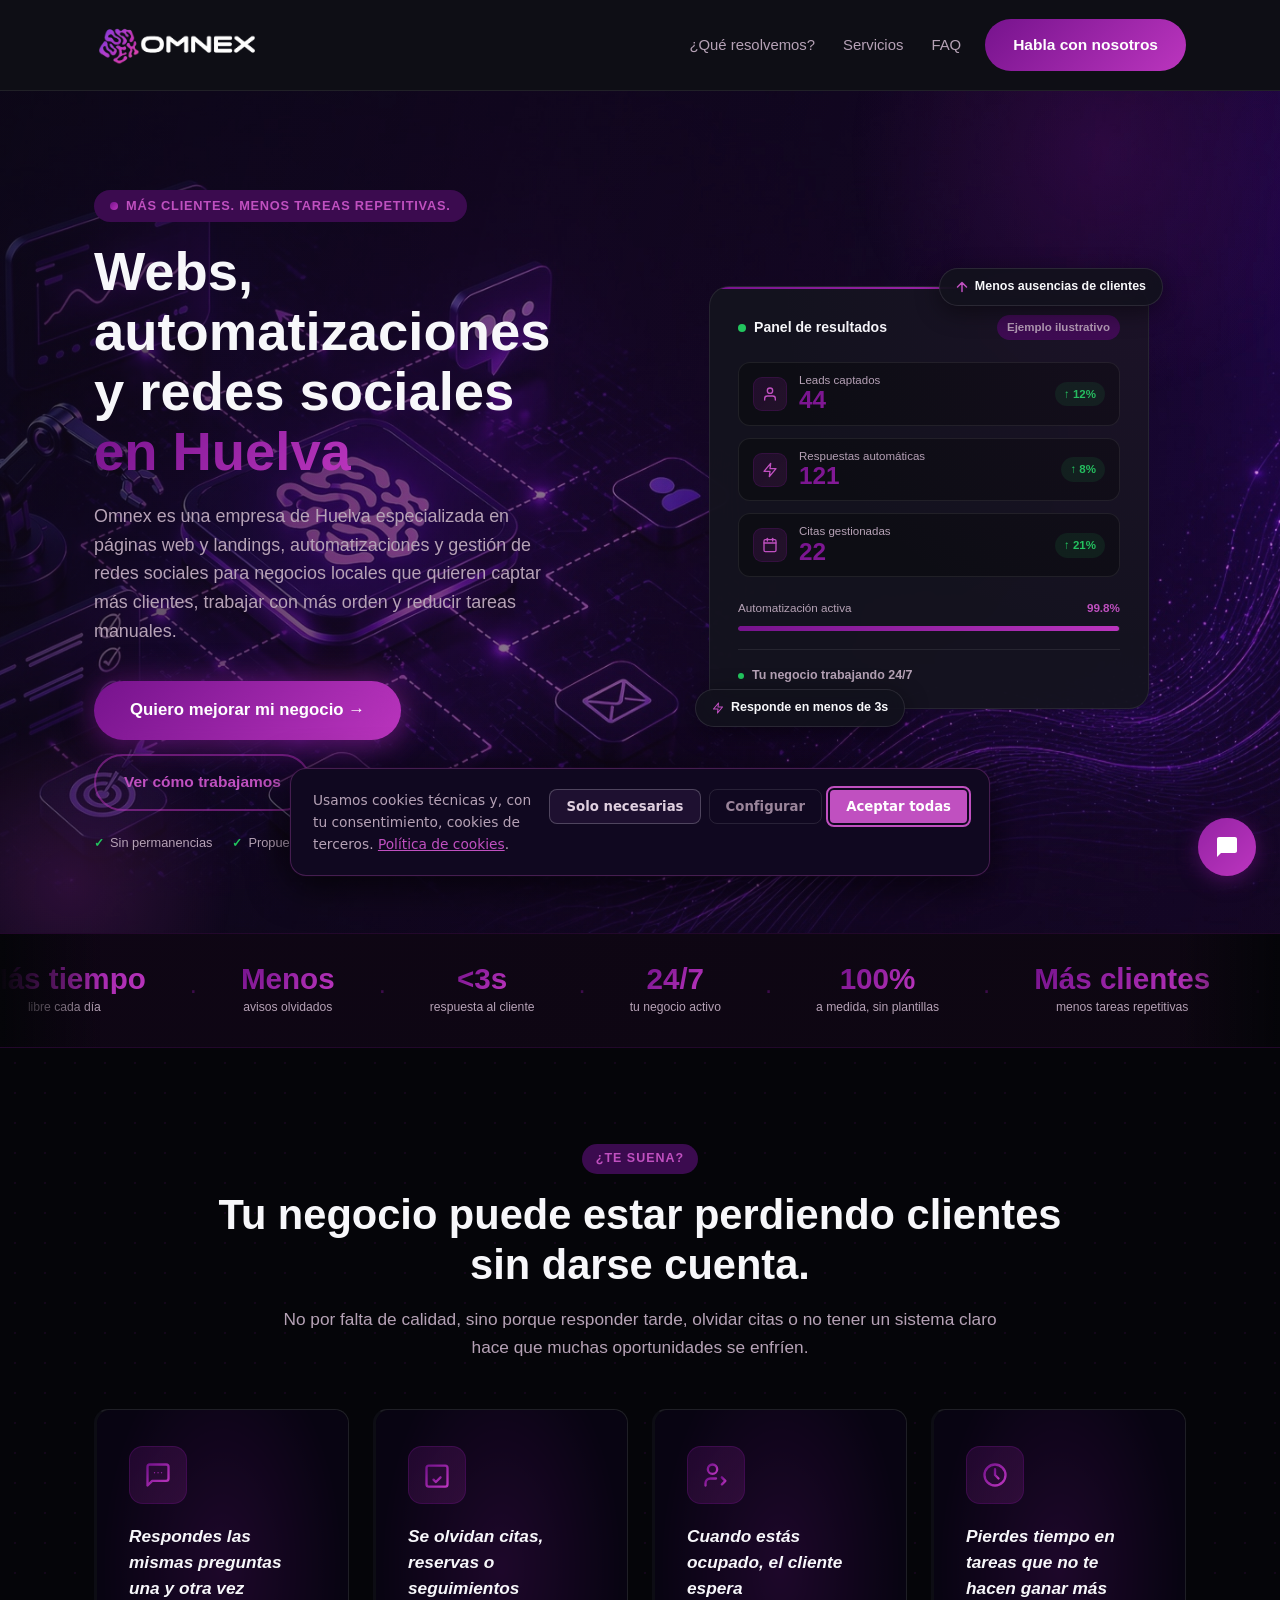
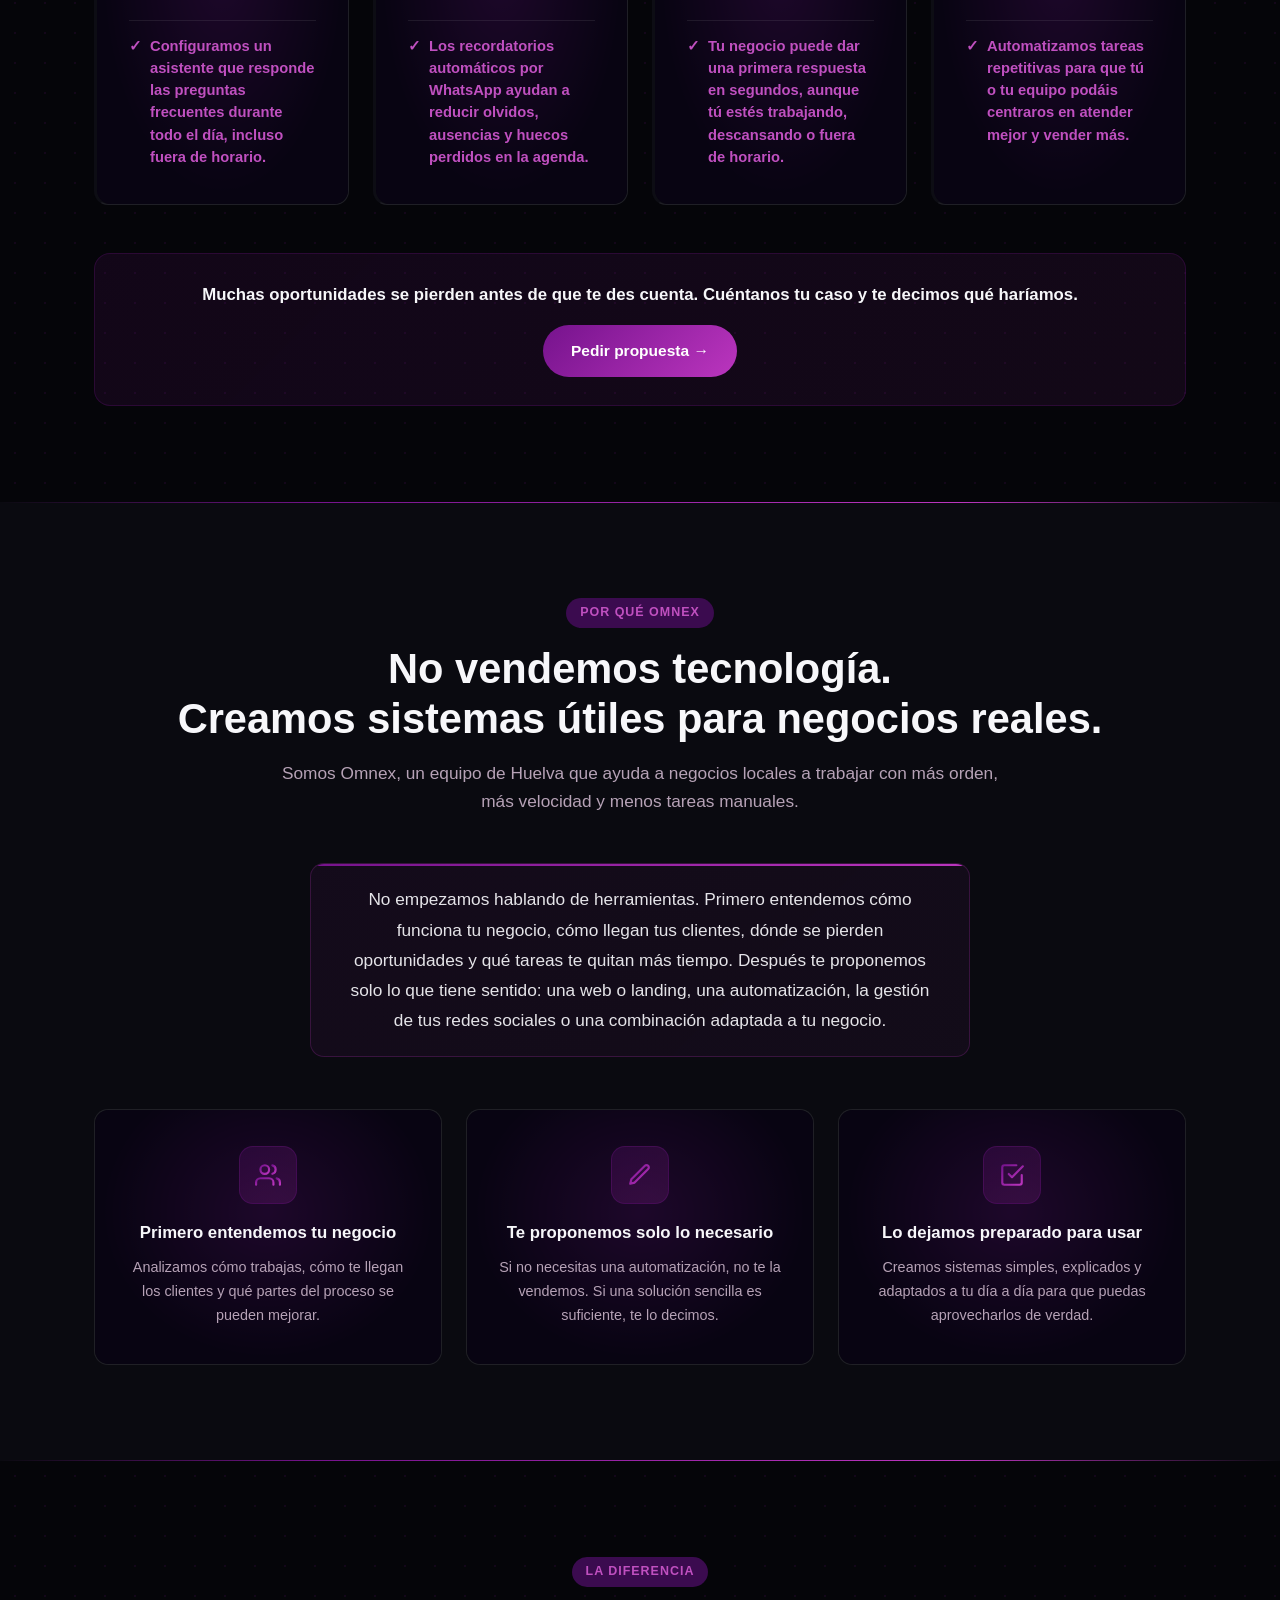
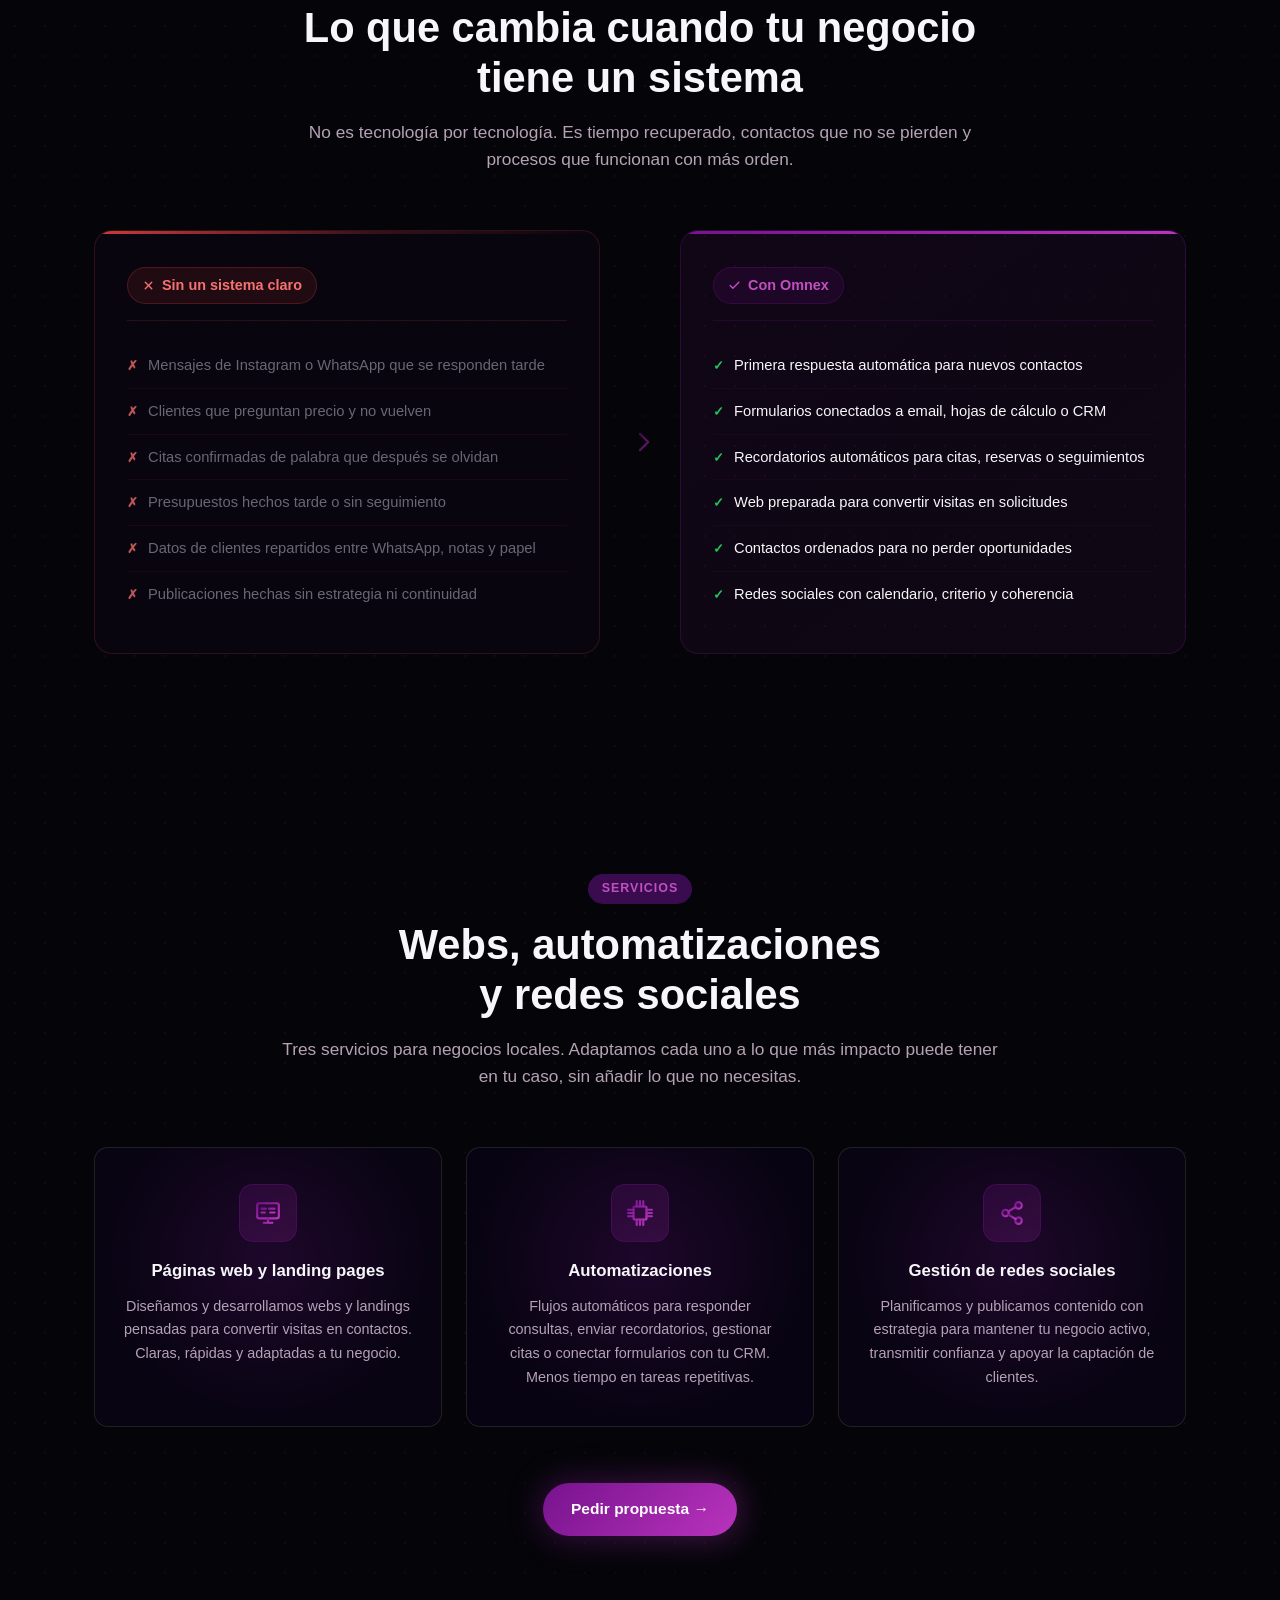
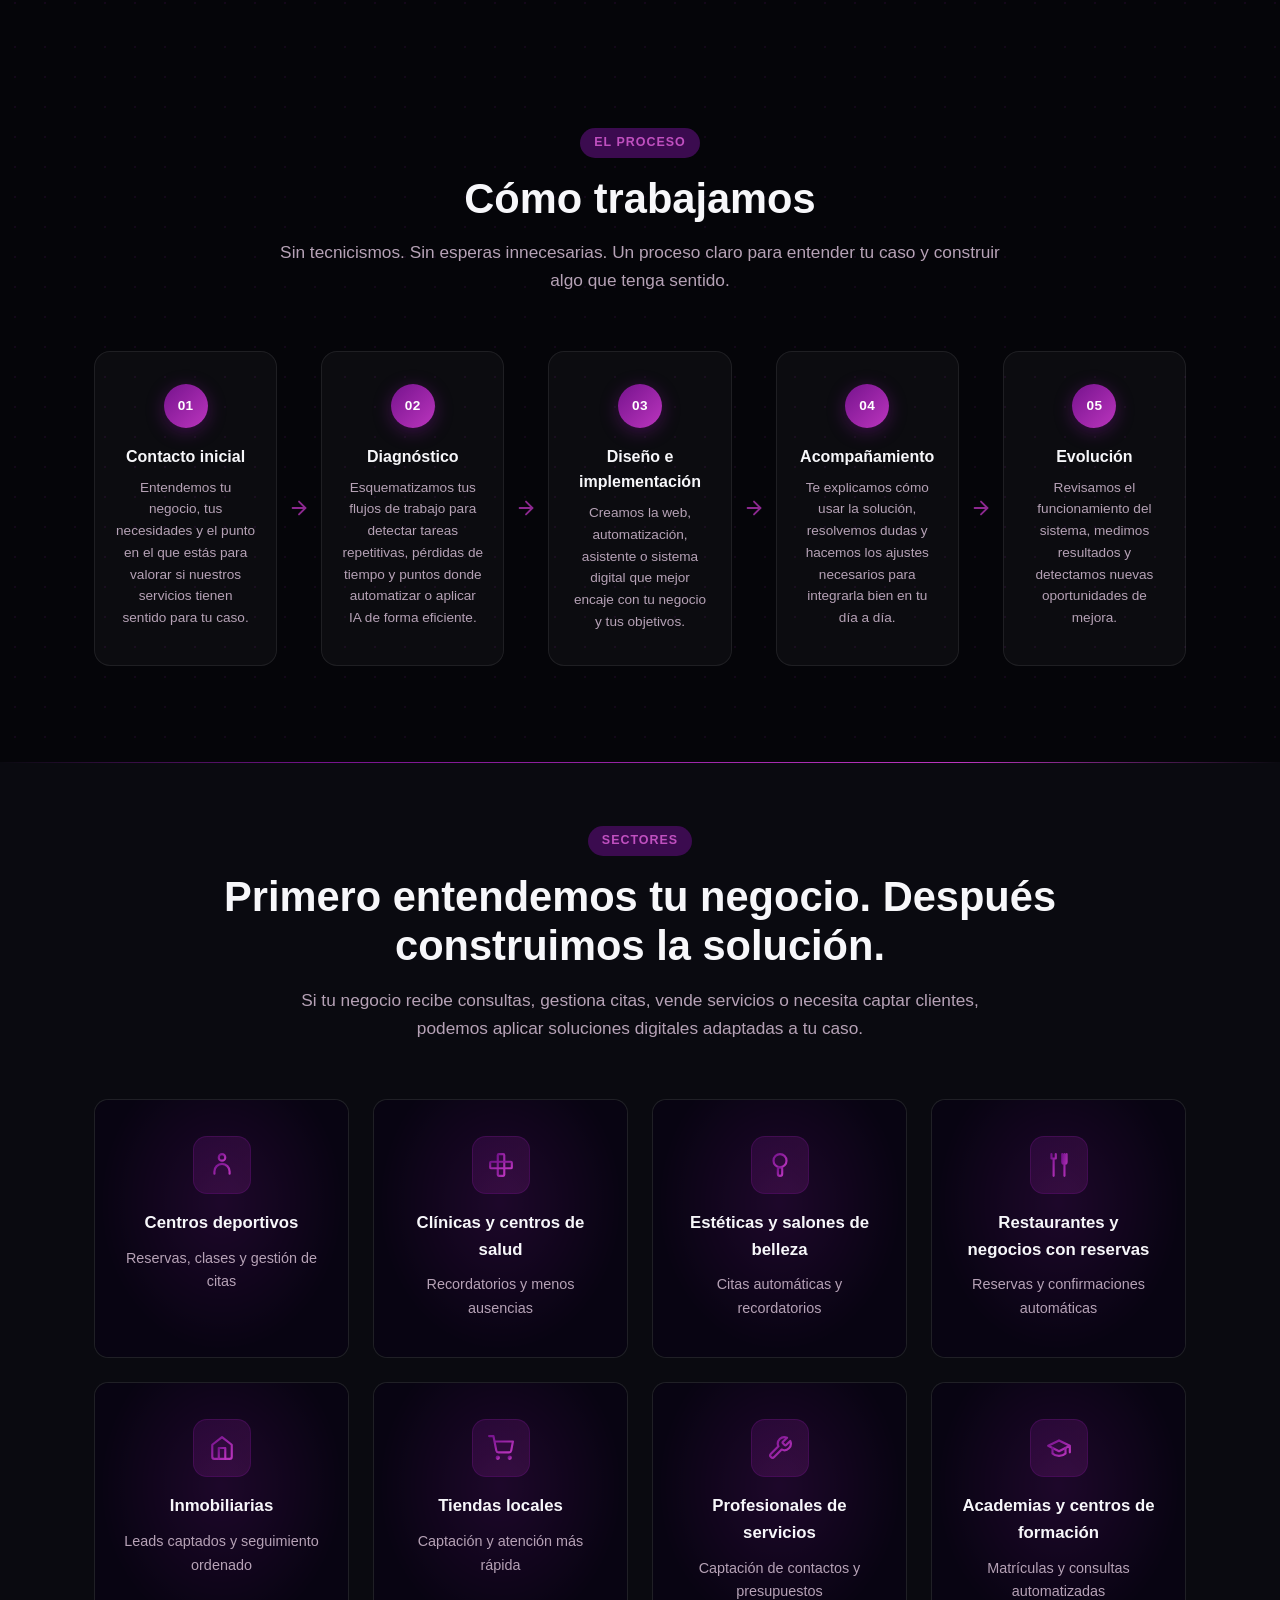
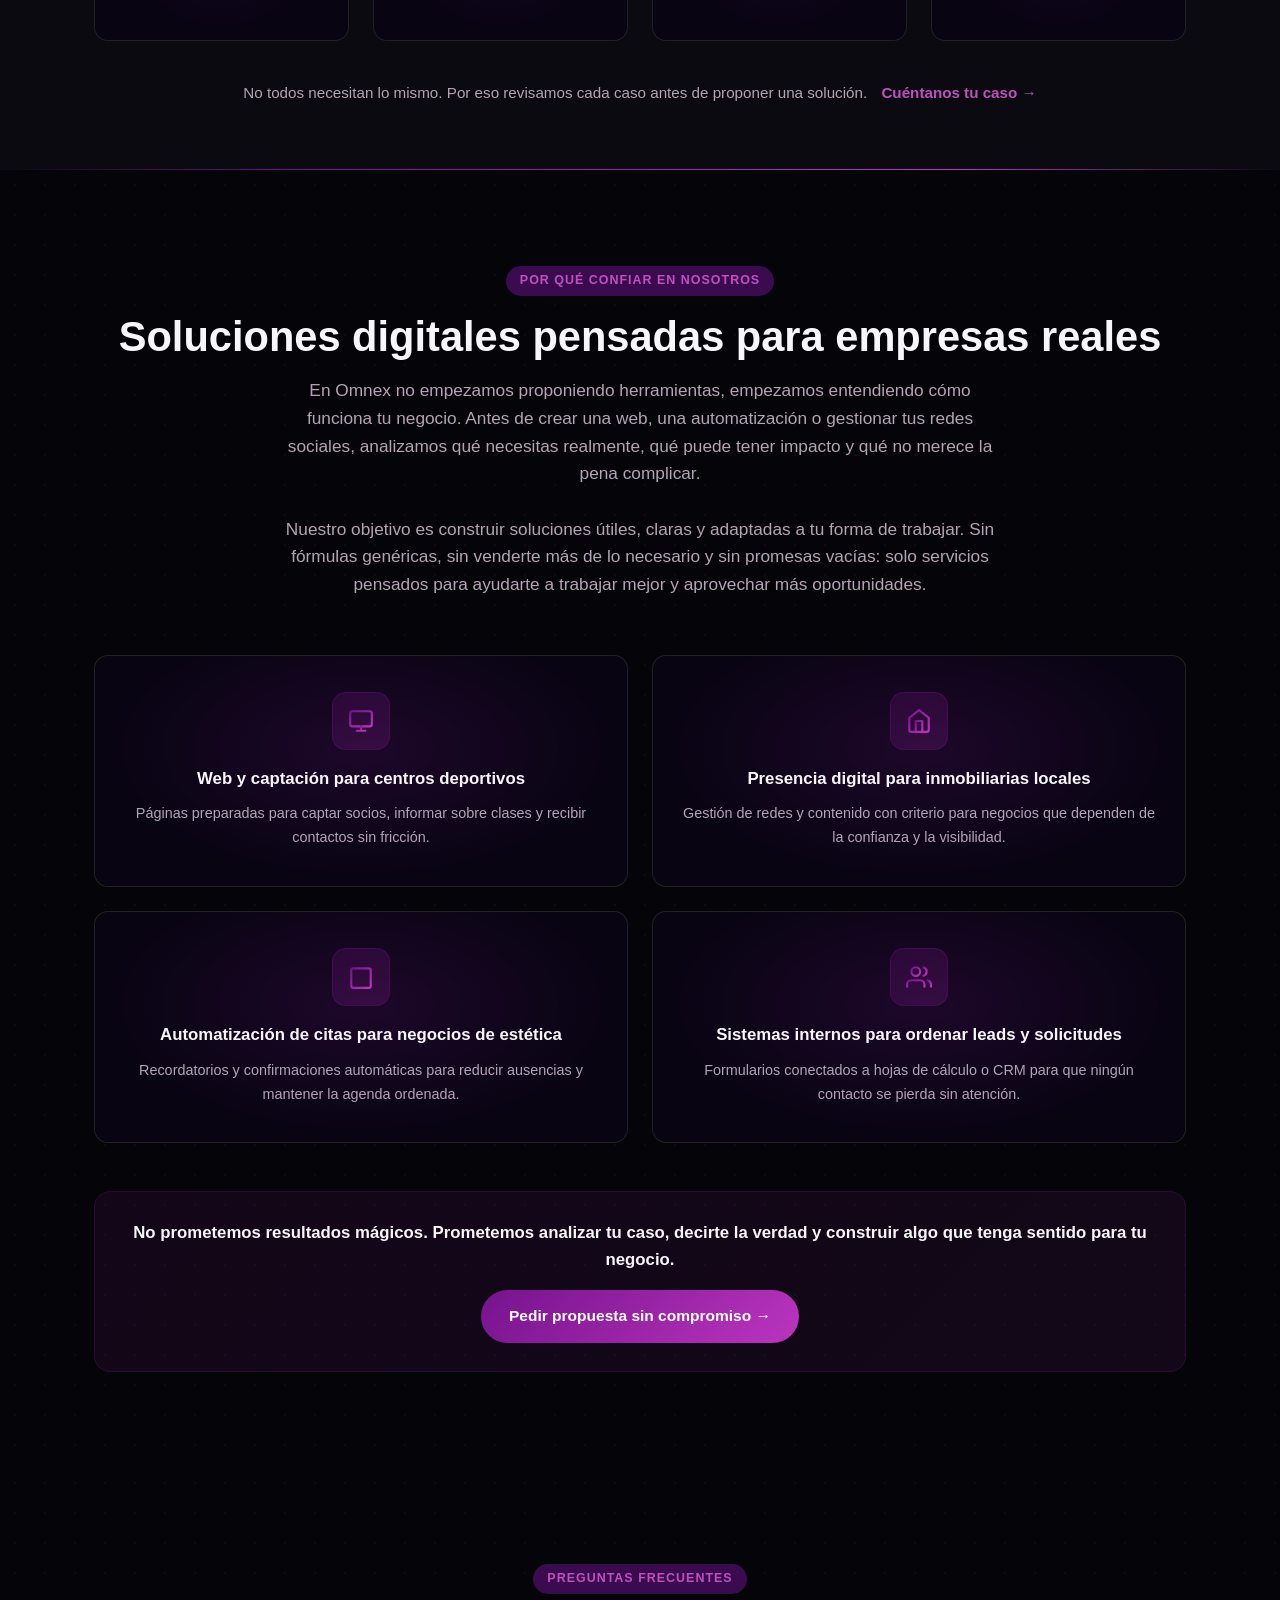
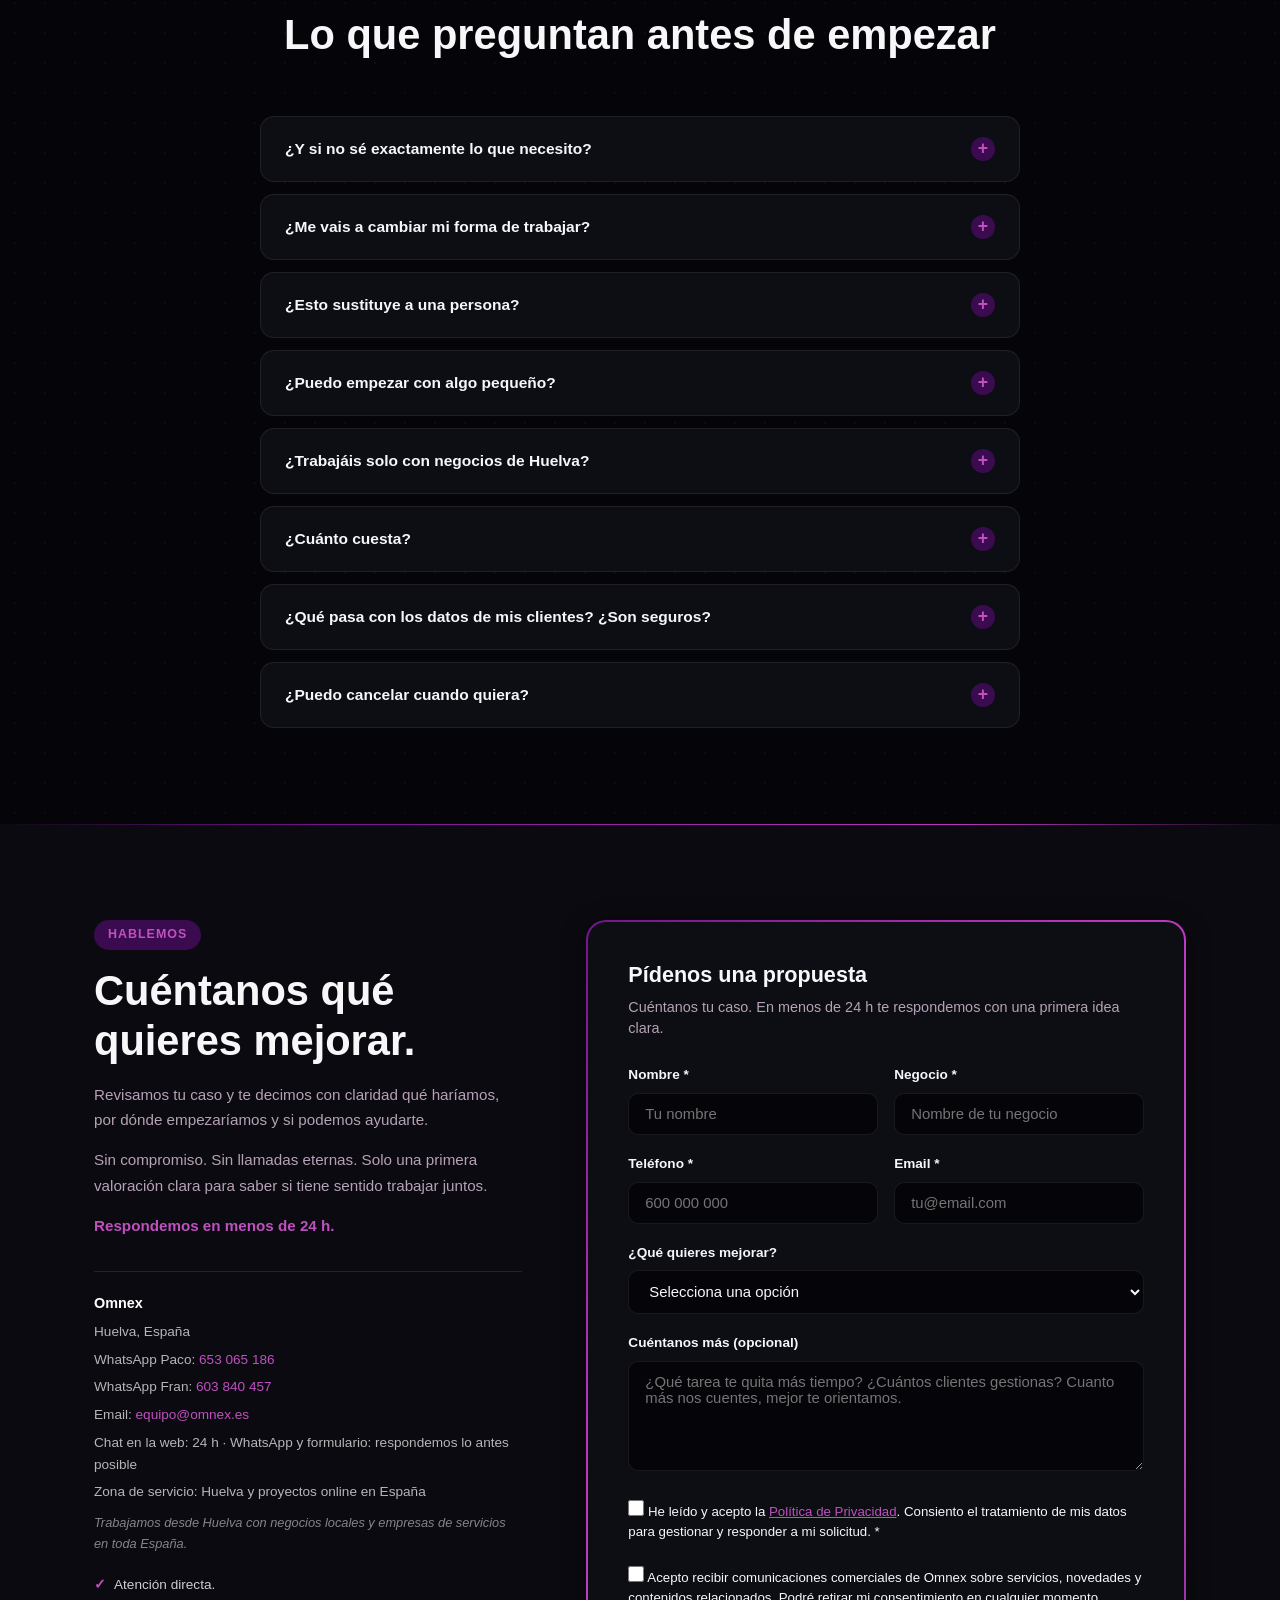
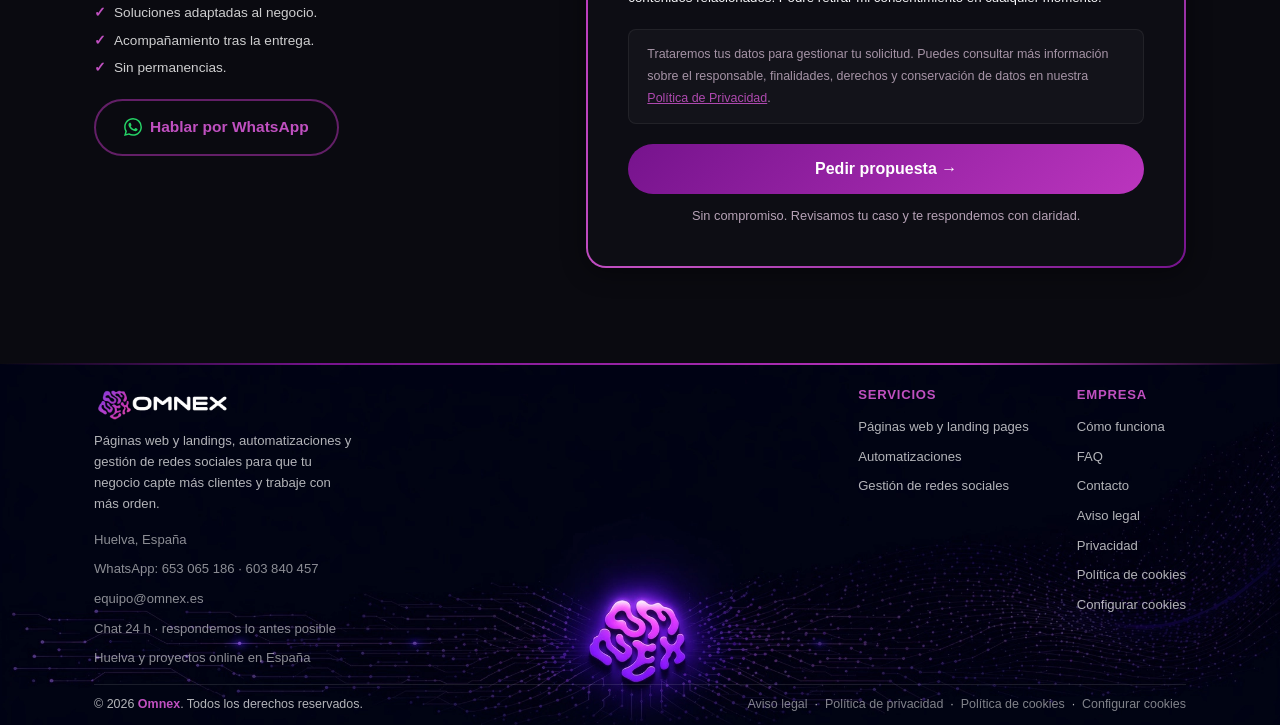
==== commit ae569615: "Add files via upload" ====
--- a/Omnex/index.html
+++ b/Omnex/index.html
@@ -991,21 +991,21 @@
           <div class="form__row">
             <div class="form__group">
               <label for="nombre">Nombre *</label>
-              <input type="text" id="nombre" name="nombre" placeholder="Tu nombre" required />
+              <input type="text" id="nombre" name="nombre" placeholder="Tu nombre" autocomplete="name" maxlength="100" required />
             </div>
             <div class="form__group">
               <label for="negocio">Negocio *</label>
-              <input type="text" id="negocio" name="negocio" placeholder="Nombre de tu negocio" required />
+              <input type="text" id="negocio" name="negocio" placeholder="Nombre de tu negocio" autocomplete="organization" maxlength="100" required />
             </div>
           </div>
           <div class="form__row">
             <div class="form__group">
               <label for="telefono">Teléfono *</label>
-              <input type="tel" id="telefono" name="telefono" placeholder="600 000 000" required />
+              <input type="tel" id="telefono" name="telefono" placeholder="600 000 000" autocomplete="tel" maxlength="20" required />
             </div>
             <div class="form__group">
               <label for="email">Email *</label>
-              <input type="email" id="email" name="email" placeholder="tu@email.com" required />
+              <input type="email" id="email" name="email" placeholder="tu@email.com" autocomplete="email" maxlength="100" required />
             </div>
           </div>
           <div class="form__group">
@@ -1024,7 +1024,7 @@
           </div>
           <div class="form__group">
             <label for="mensaje">Cuéntanos más (opcional)</label>
-            <textarea id="mensaje" name="mensaje" placeholder="¿Qué tarea te quita más tiempo? ¿Cuántos clientes gestionas? Cuanto más nos cuentes, mejor te orientamos."></textarea>
+            <textarea id="mensaje" name="mensaje" placeholder="¿Qué tarea te quita más tiempo? ¿Cuántos clientes gestionas? Cuanto más nos cuentes, mejor te orientamos." autocomplete="off" maxlength="2000"></textarea>
           </div>
           <div class="form__group form__group--consent">
             <label class="form__consent-label">
@@ -1039,6 +1039,11 @@
             </label>
           </div>
           <p class="form__legal-info">Trataremos tus datos para gestionar tu solicitud. Puedes consultar más información sobre el responsable, finalidades, derechos y conservación de datos en nuestra <a href="politica-privacidad.html">Política de Privacidad</a>.</p>
+          <!-- Honeypot antispam: oculto para usuarios, visible en HTML para bots -->
+          <div style="position:absolute;left:-9999px;height:0;overflow:hidden;" aria-hidden="true">
+            <label for="empresa_web_url">No rellenar</label>
+            <input type="text" id="empresa_web_url" name="empresa_web_url" tabindex="-1" autocomplete="off" />
+          </div>
           <button type="submit" class="btn btn-primary form__submit">Pedir propuesta →</button>
           <p class="form__disclaimer">Sin compromiso. Revisamos tu caso y te respondemos con claridad.</p>
           <div class="form__success" id="formSuccess" role="status" aria-live="polite">
@@ -1089,7 +1094,7 @@
           <li><a href="aviso-legal.html">Aviso legal</a></li>
           <li><a href="politica-privacidad.html">Privacidad</a></li>
           <li><a href="politica-cookies.html">Política de cookies</a></li>
-          <li><a href="politica-cookies.html" onclick="if(window.omnexOpenCookieSettings){omnexOpenCookieSettings();return false;}">Configurar cookies</a></li>
+          <li><a href="politica-cookies.html" data-cookie-settings>Configurar cookies</a></li>
         </ul>
       </div>
     </div>
@@ -1102,7 +1107,7 @@
         &nbsp;·&nbsp;
         <a href="politica-cookies.html">Política de cookies</a>
         &nbsp;·&nbsp;
-        <a href="politica-cookies.html" onclick="if(window.omnexOpenCookieSettings){omnexOpenCookieSettings();return false;}">Configurar cookies</a>
+        <a href="politica-cookies.html" data-cookie-settings>Configurar cookies</a>
       </span>
     </div>
   </div>
